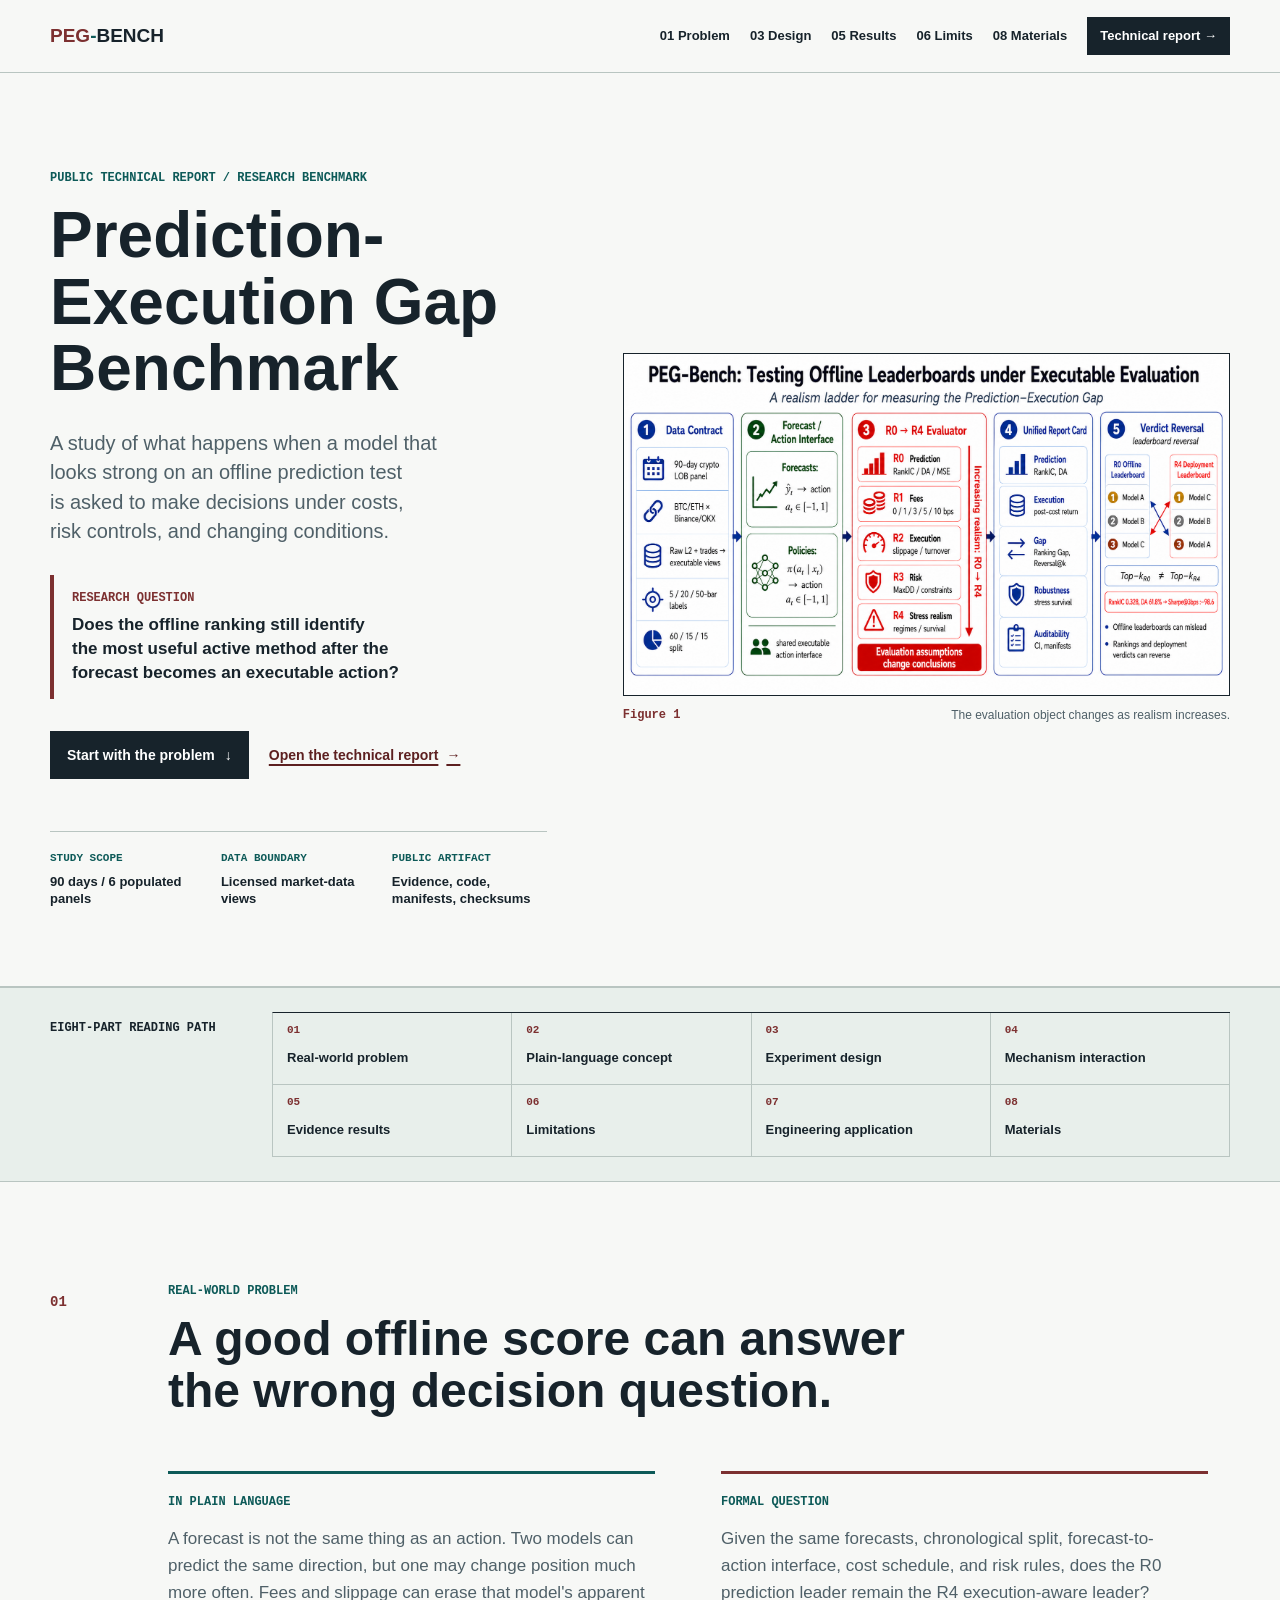
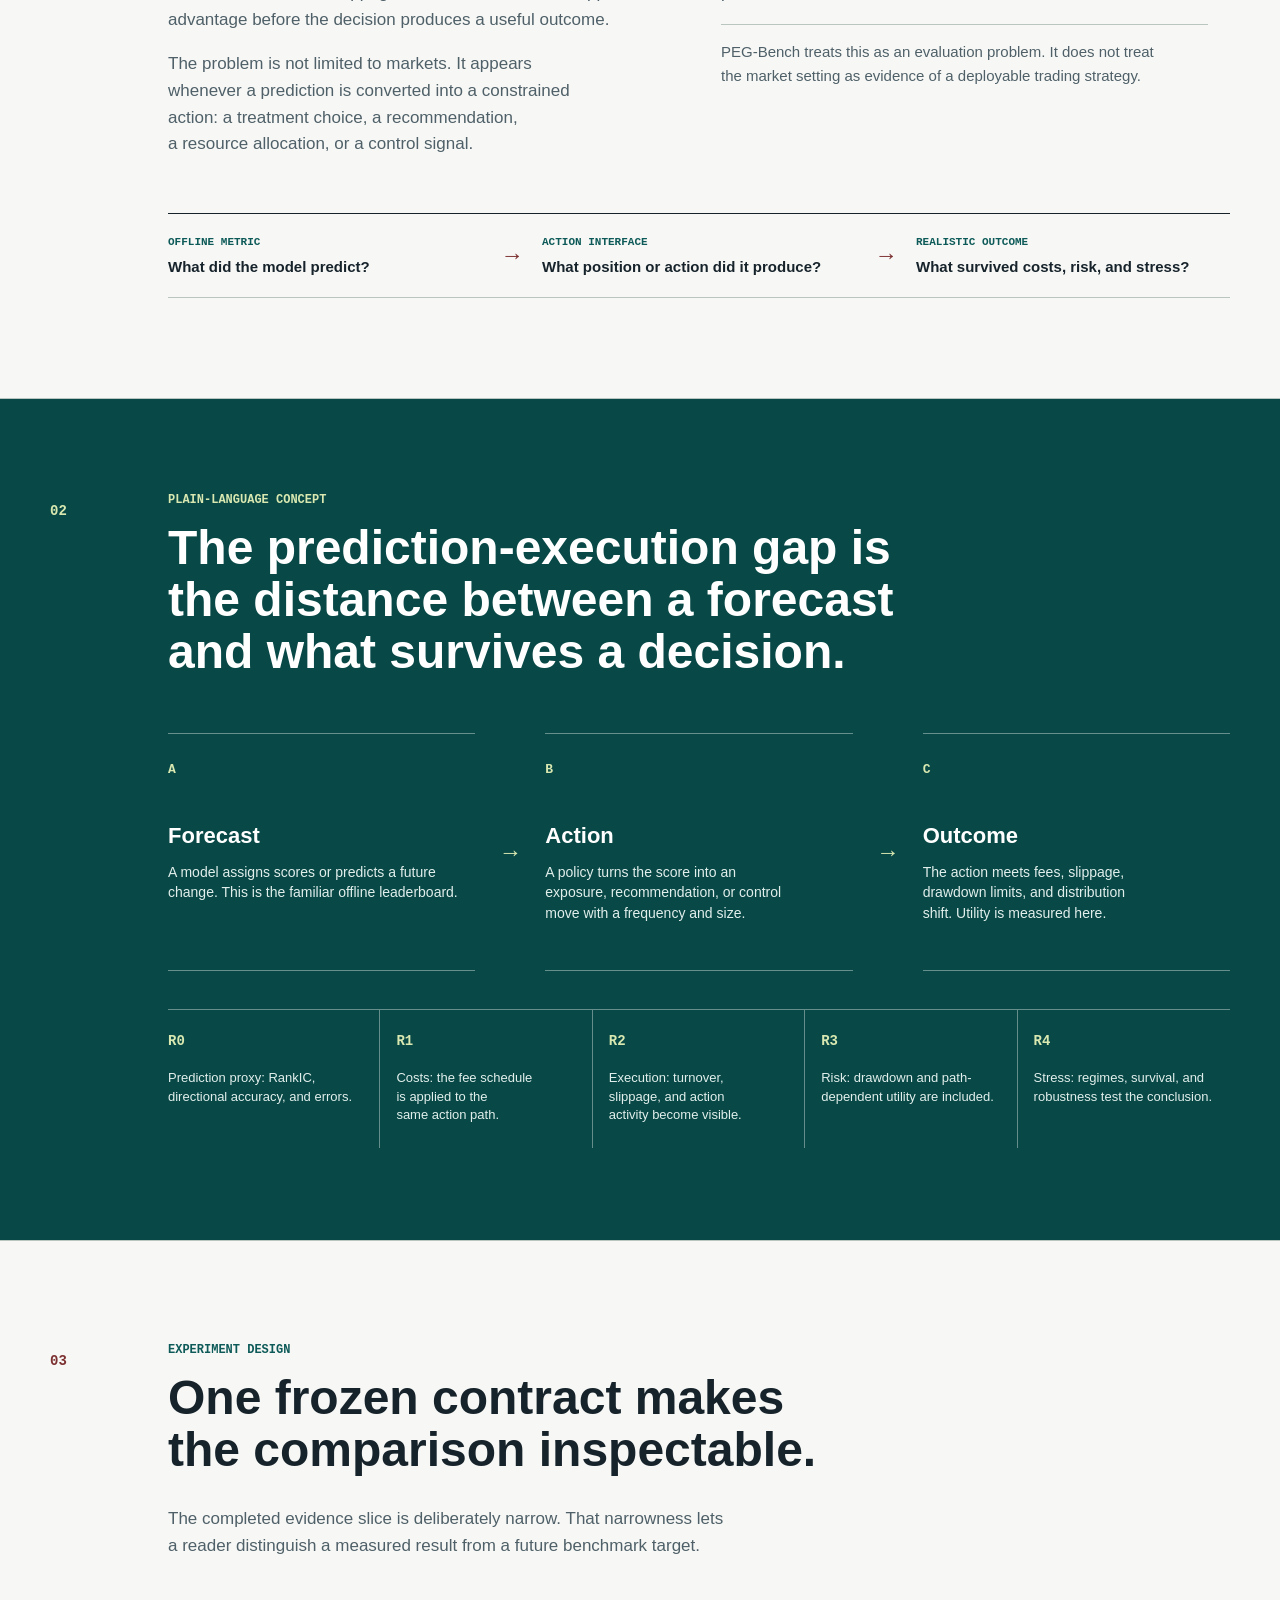
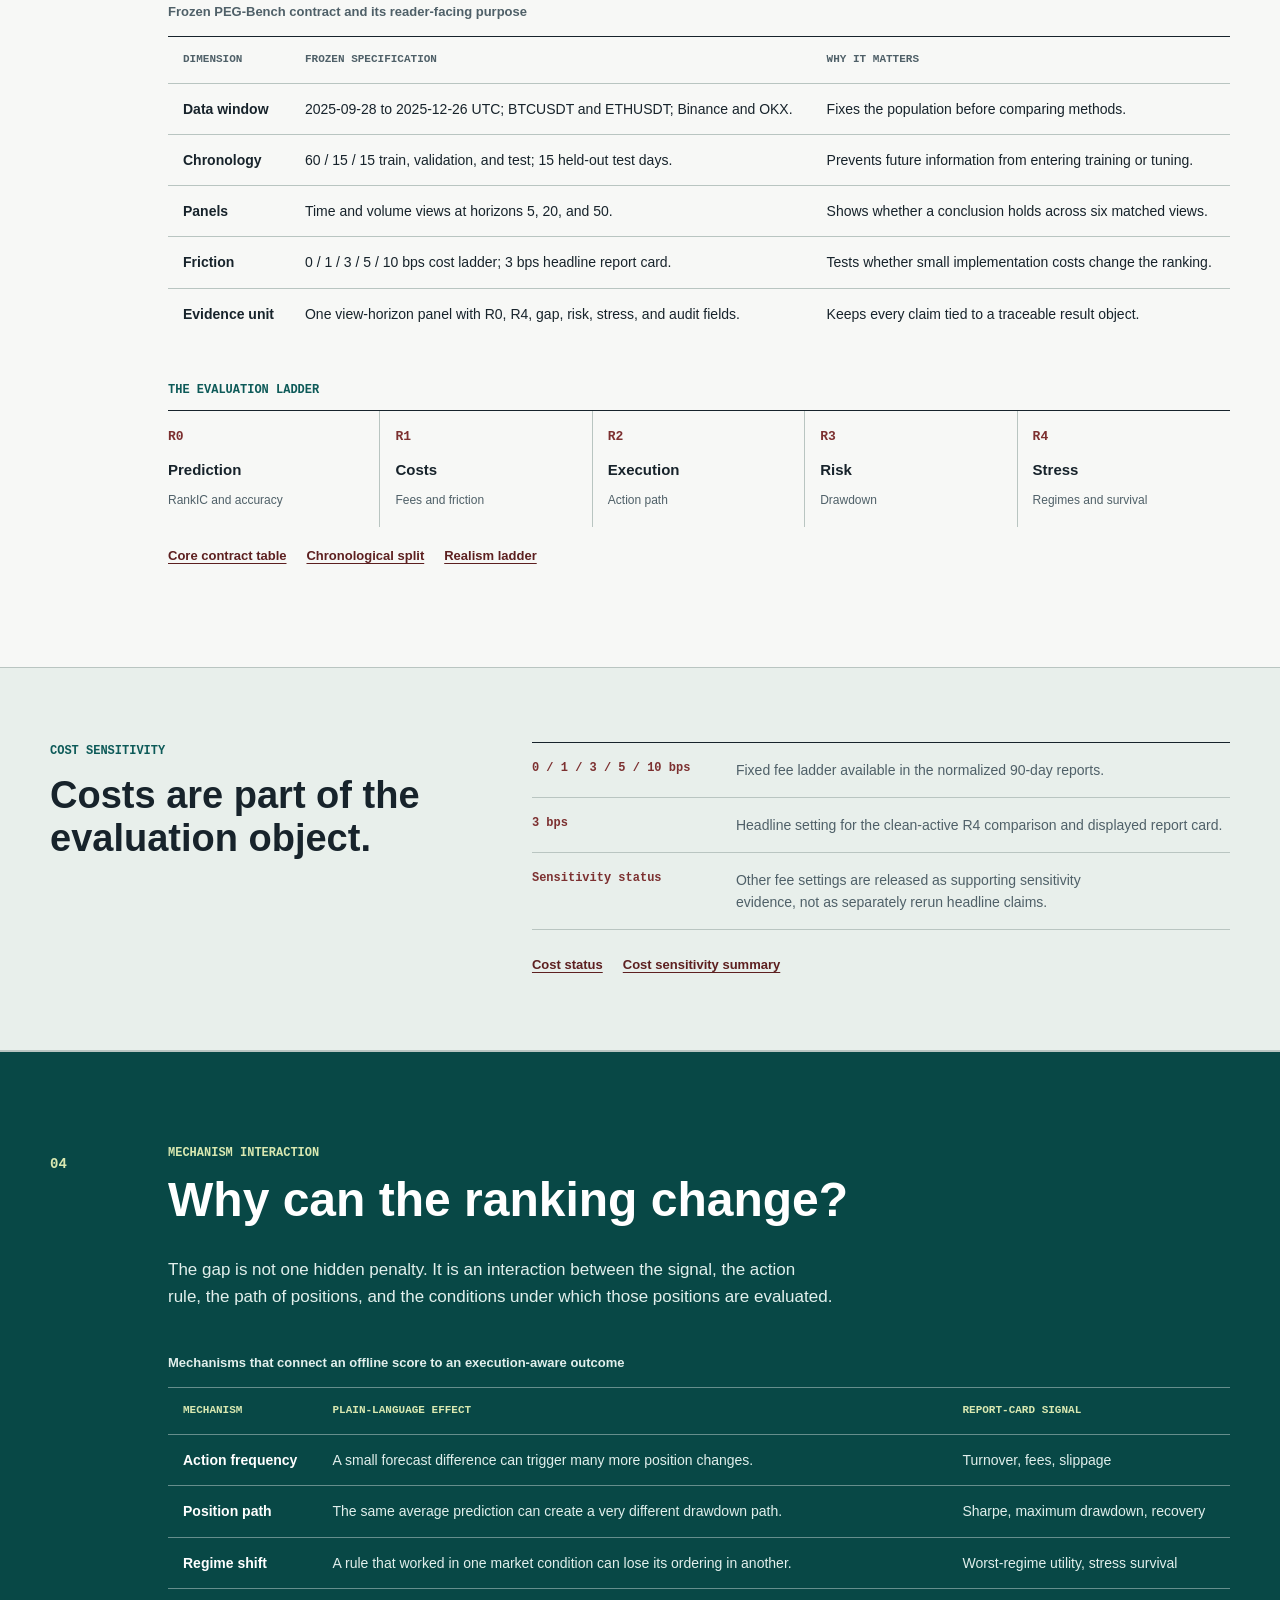
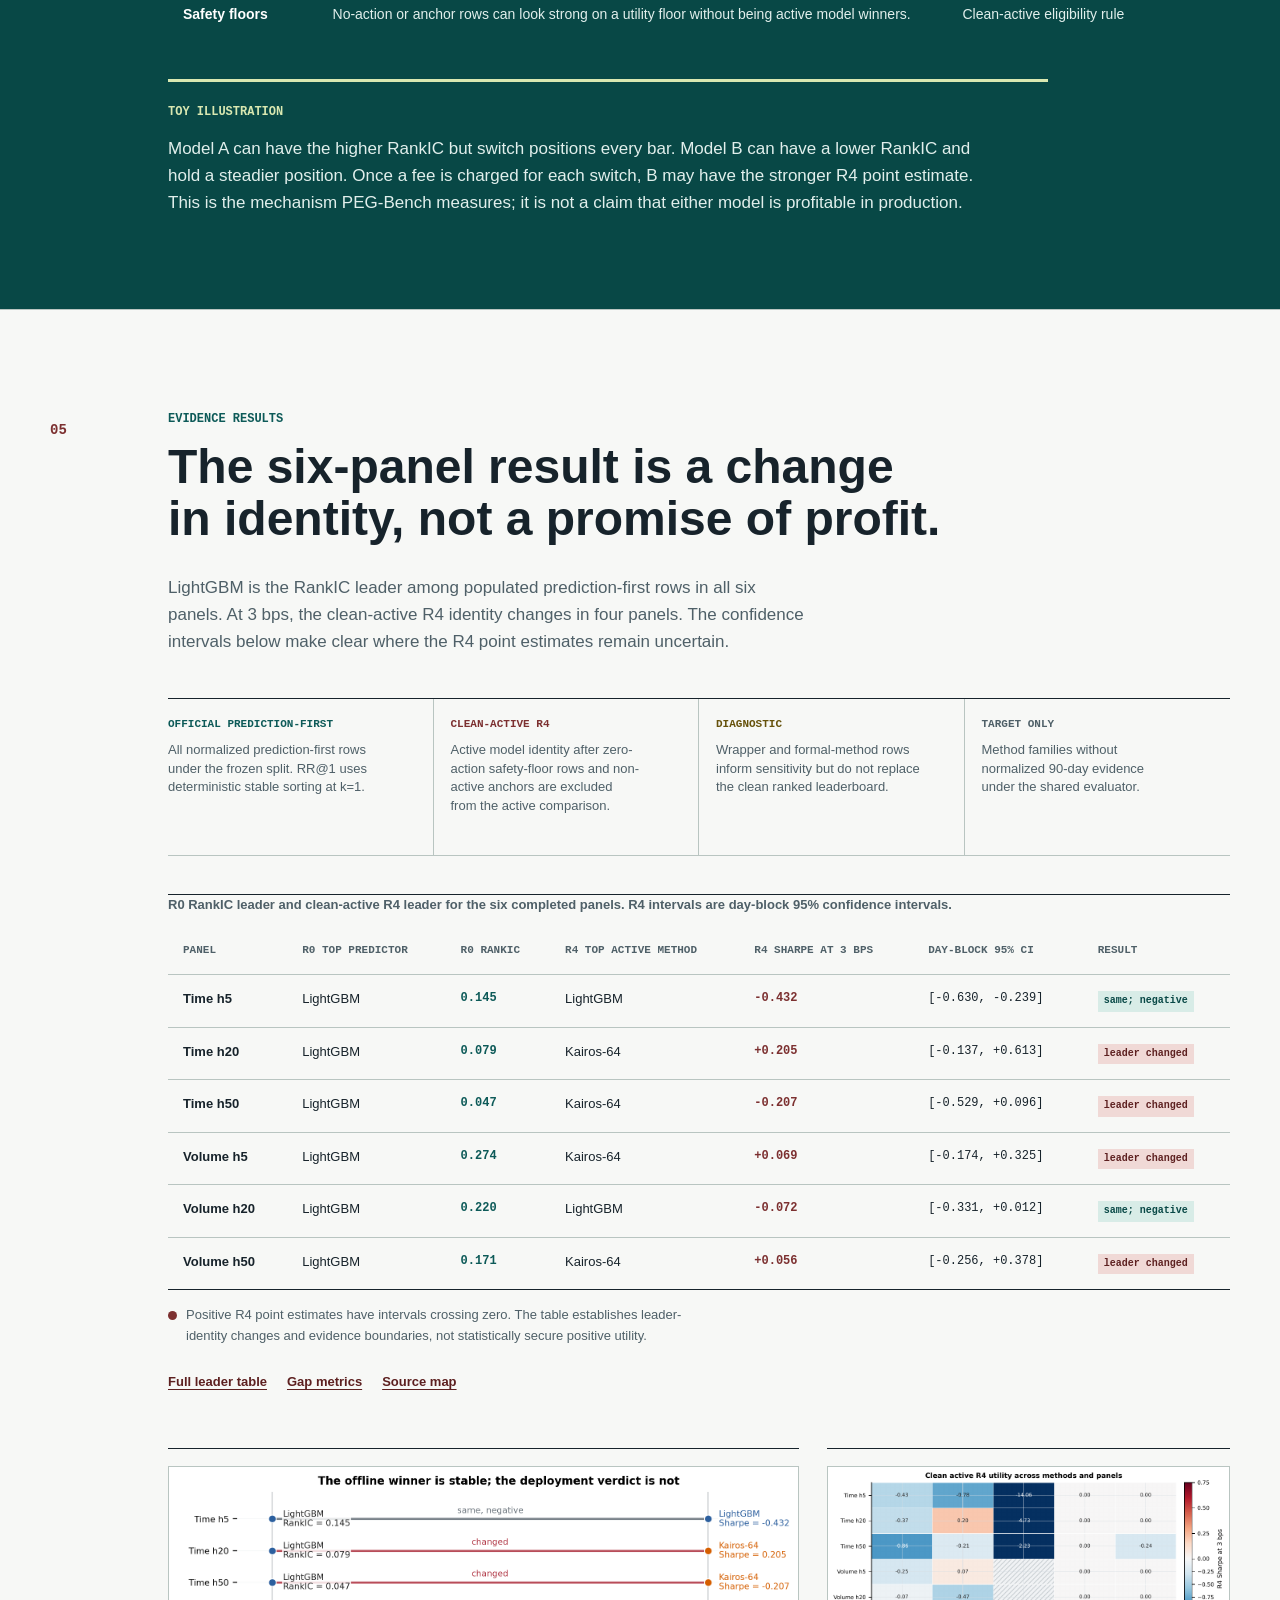
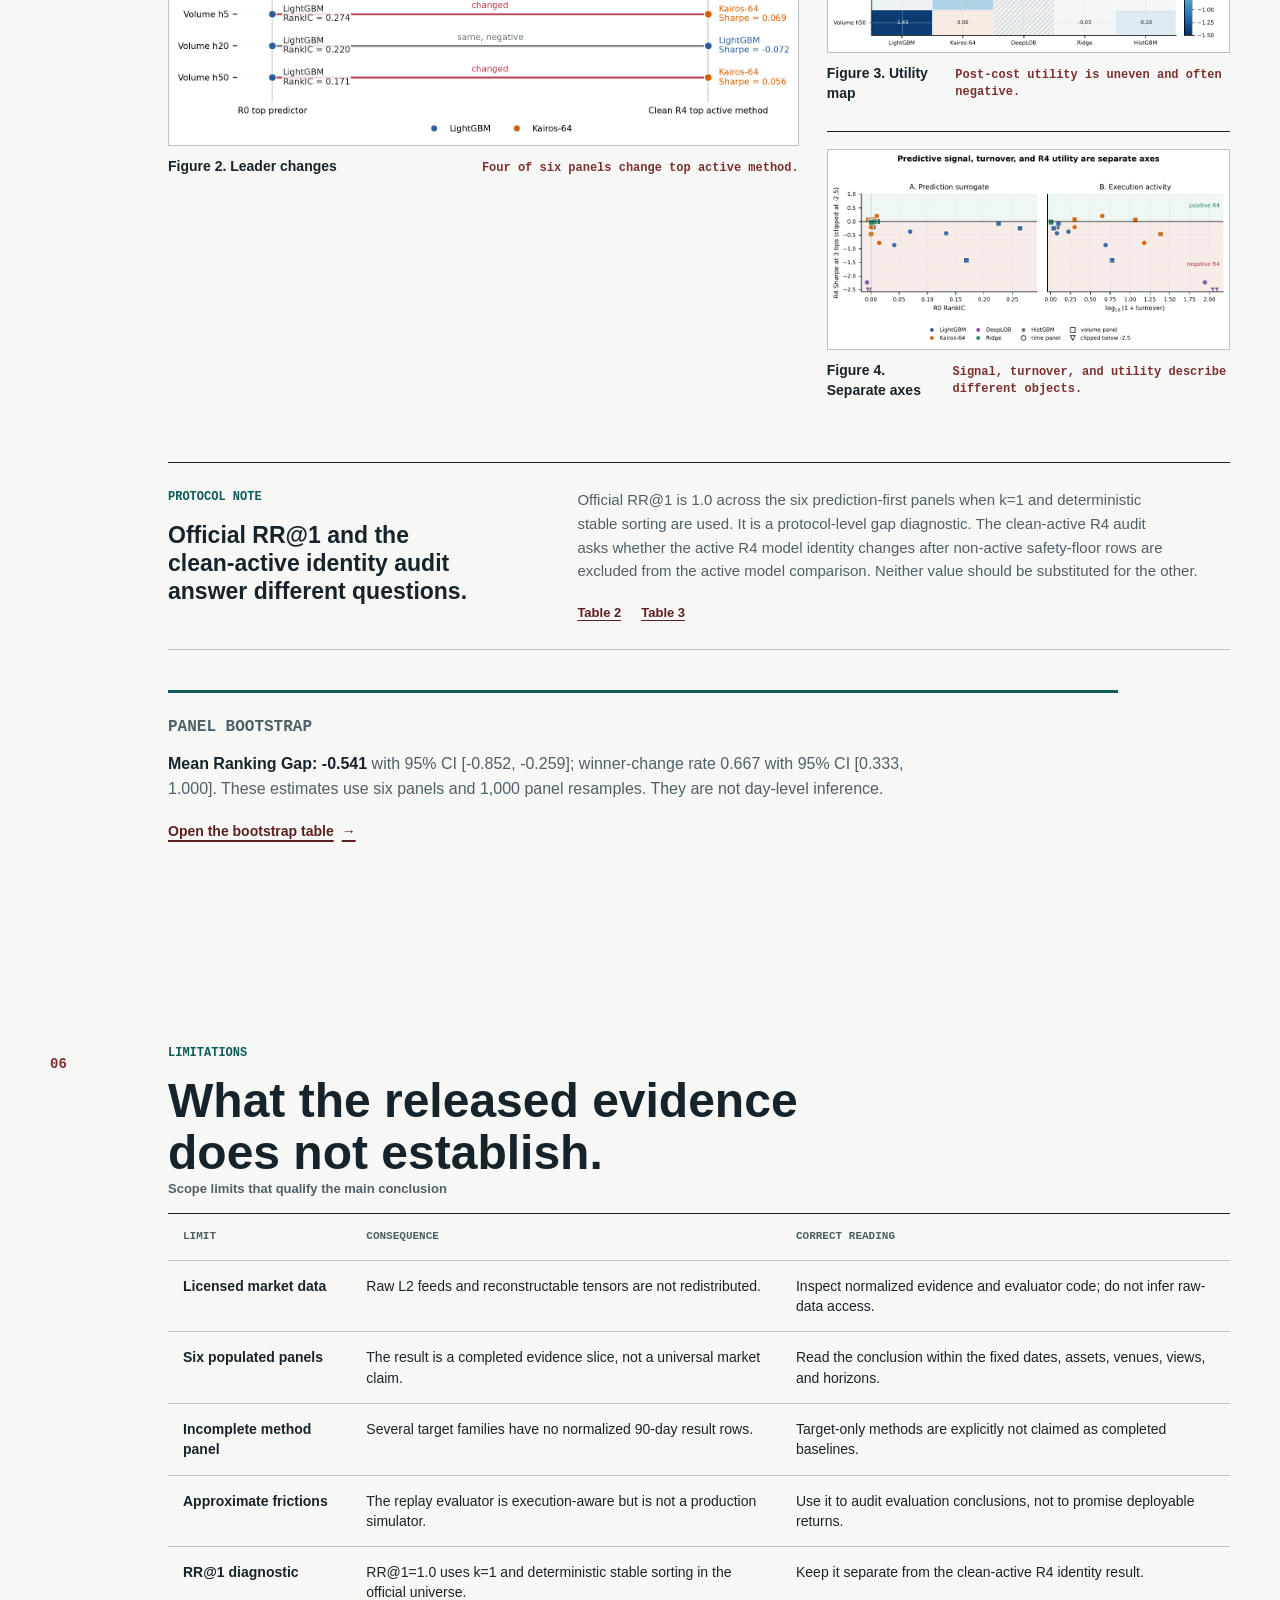
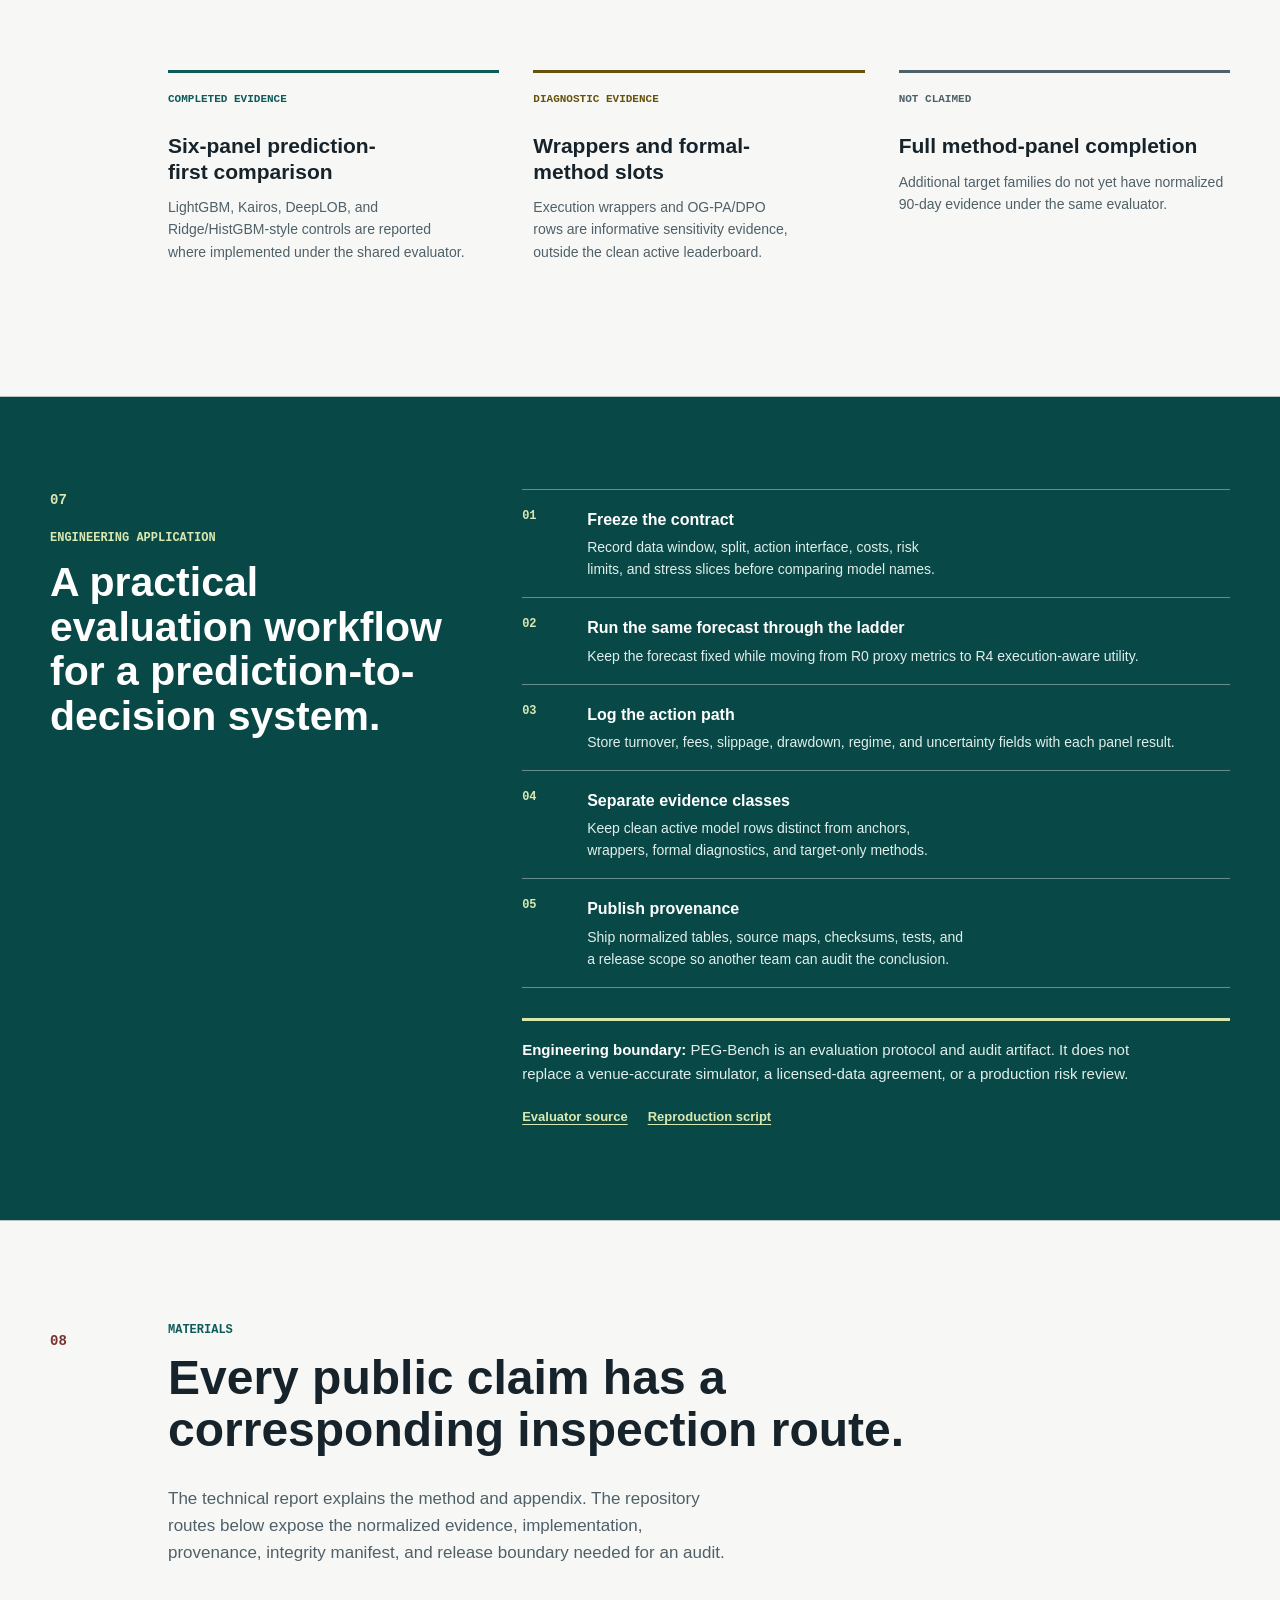
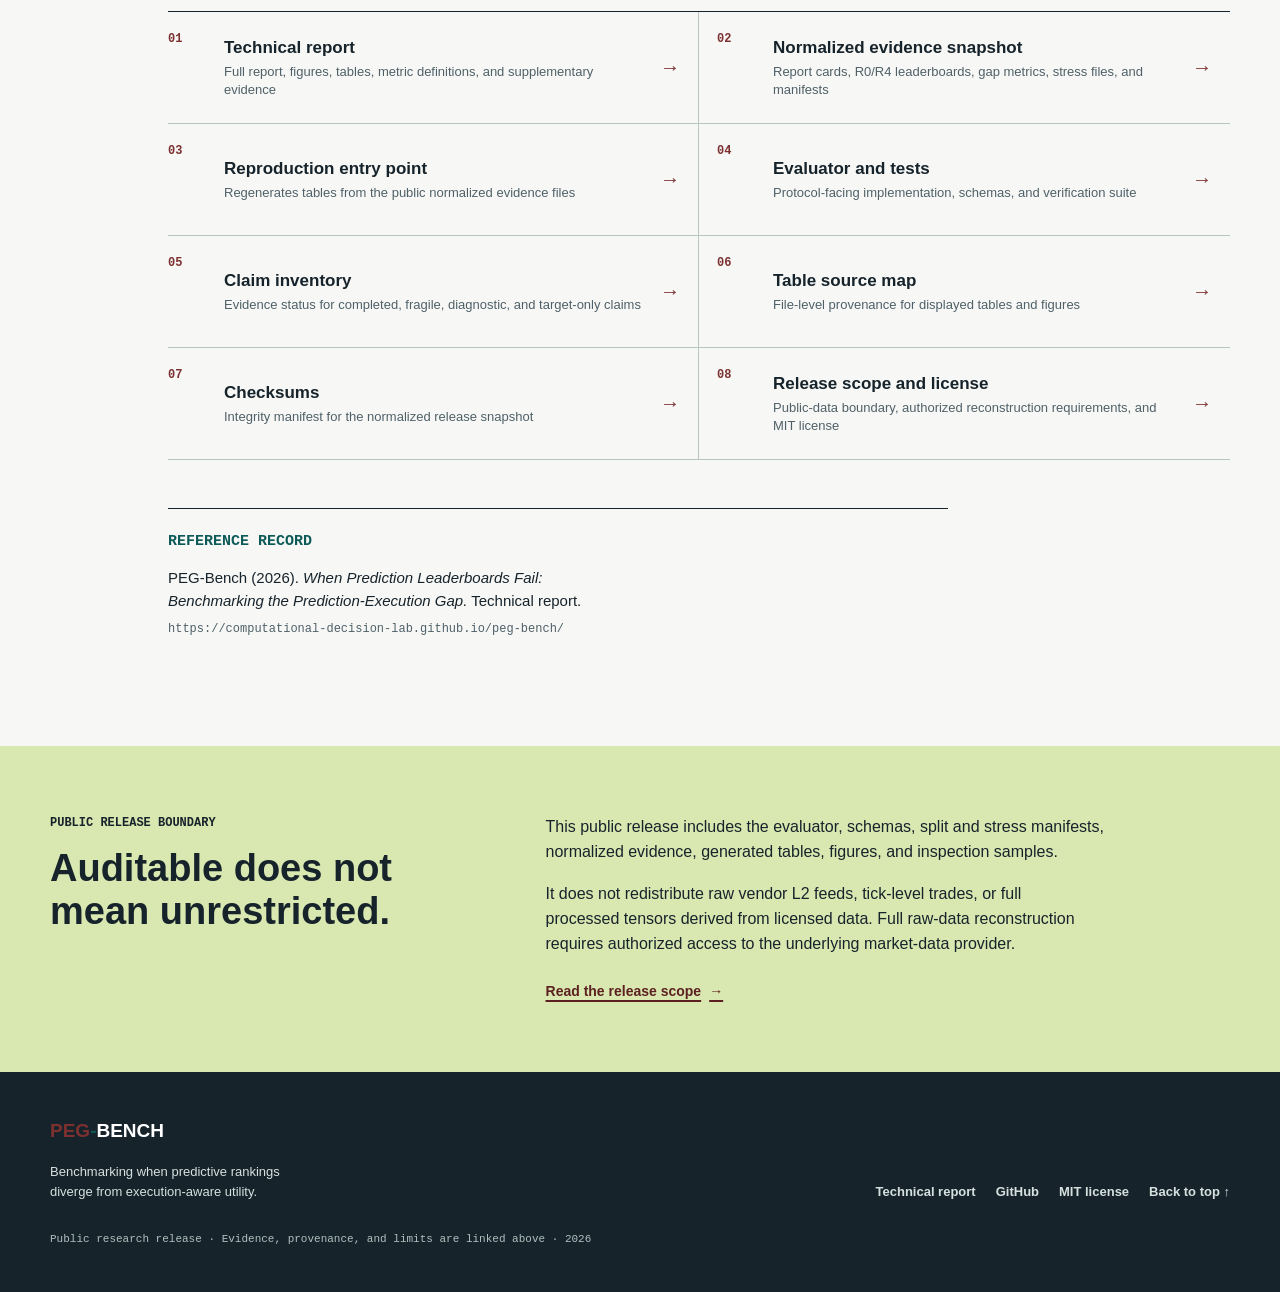
==== docs/index.html @ 11ee5f2b "chore: migrate public links to renamed GitHub org" ====
<!doctype html>
<html lang="en">
<head>
  <meta charset="utf-8">
  <meta name="viewport" content="width=device-width, initial-scale=1">
  <title>PEG-Bench | Prediction-Execution Gap Benchmark</title>
  <meta name="description" content="PEG-Bench is an execution-aware benchmark protocol for testing when offline prediction rankings stop supporting utility conclusions.">
  <link rel="canonical" href="https://computational-decision-lab.github.io/peg-bench/">
  <meta name="theme-color" content="#f7f8f6">
  <meta property="og:type" content="article">
  <meta property="og:site_name" content="PEG-Bench">
  <meta property="og:title" content="PEG-Bench | Prediction-Execution Gap Benchmark">
  <meta property="og:description" content="A plain-language research portal for an execution-aware benchmark of prediction-to-decision systems.">
  <meta property="og:url" content="https://computational-decision-lab.github.io/peg-bench/">
  <meta property="og:image" content="https://computational-decision-lab.github.io/peg-bench/assets/peg-bench-thesis-overview.png">
  <meta property="og:image:alt" content="PEG-Bench evaluation ladder from a data contract to an execution-aware verdict">
  <meta name="twitter:card" content="summary_large_image">
  <meta name="twitter:title" content="PEG-Bench | Prediction-Execution Gap Benchmark">
  <meta name="twitter:description" content="A plain-language research portal for an execution-aware benchmark of prediction-to-decision systems.">
  <meta name="twitter:image" content="https://computational-decision-lab.github.io/peg-bench/assets/peg-bench-thesis-overview.png">
  <link rel="icon" href="data:image/svg+xml,%3Csvg xmlns='http://www.w3.org/2000/svg' viewBox='0 0 64 64'%3E%3Crect width='64' height='64' fill='%231b252d'/%3E%3Cpath d='M13 17h38M13 32h38M13 47h38' stroke='%23b4574e' stroke-width='6'/%3E%3C/svg%3E">
  <link rel="stylesheet" href="./styles.css">
  <script type="application/ld+json">
  {
    "@context": "https://schema.org",
    "@type": "ScholarlyArticle",
    "name": "When Prediction Leaderboards Fail: Benchmarking the Prediction-Execution Gap",
    "url": "https://computational-decision-lab.github.io/peg-bench/",
    "dateModified": "2026-08-02",
    "isAccessibleForFree": true,
    "abstract": "PEG-Bench is a licensed-data benchmark protocol and auditable evaluation artifact for measuring when offline prediction rankings cease to support execution-aware utility conclusions.",
    "keywords": ["benchmark", "sequential decision making", "execution-aware evaluation", "limit order book"],
    "encoding": {
      "@type": "MediaObject",
      "contentUrl": "https://computational-decision-lab.github.io/peg-bench/assets/peg-bench-technical-report.pdf",
      "encodingFormat": "application/pdf"
    }
  }
  </script>
</head>
<body>
  <a class="skip-link" href="#main">Skip to content</a>
  <header class="site-header">
    <nav class="nav shell" aria-label="Primary navigation">
      <a class="wordmark" href="#top" aria-label="PEG-Bench overview"><span>PEG</span><i>-</i>BENCH</a>
      <div class="nav-links">
        <a href="#problem">01 Problem</a>
        <a href="#design">03 Design</a>
        <a href="#results">05 Results</a>
        <a href="#limits">06 Limits</a>
        <a href="#materials">08 Materials</a>
        <a class="nav-button" href="./assets/peg-bench-technical-report.pdf">Technical report <span aria-hidden="true">&rarr;</span></a>
      </div>
    </nav>
  </header>

  <main id="main">
    <section id="top" class="hero band">
      <div class="shell hero-grid">
        <div class="hero-copy">
          <p class="kicker">Public technical report / research benchmark</p>
          <h1>Prediction-Execution Gap Benchmark</h1>
          <p class="hero-lede">A study of what happens when a model that looks strong on an offline prediction test is asked to make decisions under costs, risk controls, and changing conditions.</p>
          <div class="hero-question">
            <span>Research question</span>
            <p>Does the offline ranking still identify the most useful active method after the forecast becomes an executable action?</p>
          </div>
          <div class="hero-actions">
            <a class="button button-dark" href="#problem">Start with the problem <span aria-hidden="true">&darr;</span></a>
            <a class="text-link" href="./assets/peg-bench-technical-report.pdf">Open the technical report <span aria-hidden="true">&rarr;</span></a>
          </div>
          <dl class="hero-meta" aria-label="Study metadata">
            <div><dt>Study scope</dt><dd>90 days / 6 populated panels</dd></div>
            <div><dt>Data boundary</dt><dd>Licensed market-data views</dd></div>
            <div><dt>Public artifact</dt><dd>Evidence, code, manifests, checksums</dd></div>
          </dl>
        </div>
        <figure class="hero-figure">
          <img src="./assets/peg-bench-thesis-overview.png" width="1600" height="900" alt="PEG-Bench diagram showing a data contract, forecast-to-action interface, R0 to R4 evaluator, report card, and verdict reversal">
          <figcaption><span>Figure 1</span> The evaluation object changes as realism increases.</figcaption>
        </figure>
      </div>
    </section>

    <section class="reader-map band" aria-label="Eight-part reading path">
      <div class="shell reader-map-grid">
        <p class="kicker">Eight-part reading path</p>
        <ol>
          <li><a href="#problem"><span>01</span>Real-world problem</a></li>
          <li><a href="#concept"><span>02</span>Plain-language concept</a></li>
          <li><a href="#design"><span>03</span>Experiment design</a></li>
          <li><a href="#mechanism"><span>04</span>Mechanism interaction</a></li>
          <li><a href="#results"><span>05</span>Evidence results</a></li>
          <li><a href="#limits"><span>06</span>Limitations</a></li>
          <li><a href="#engineering"><span>07</span>Engineering application</a></li>
          <li><a href="#materials"><span>08</span>Materials</a></li>
        </ol>
      </div>
    </section>

    <section id="problem" class="section shell numbered-section">
      <span id="thesis" class="anchor-alias" aria-hidden="true"></span>
      <div class="numbered-heading"><span>01</span><div><p class="kicker">Real-world problem</p><h2>A good offline score can answer the wrong decision question.</h2></div></div>
      <div class="problem-grid">
        <div class="plain-reading">
          <p class="plain-label">In plain language</p>
          <p>A forecast is not the same thing as an action. Two models can predict the same direction, but one may change position much more often. Fees and slippage can erase that model's apparent advantage before the decision produces a useful outcome.</p>
          <p>The problem is not limited to markets. It appears whenever a prediction is converted into a constrained action: a treatment choice, a recommendation, a resource allocation, or a control signal.</p>
        </div>
        <div class="formal-reading">
          <p class="plain-label">Formal question</p>
          <p>Given the same forecasts, chronological split, forecast-to-action interface, cost schedule, and risk rules, does the R0 prediction leader remain the R4 execution-aware leader?</p>
          <p class="reading-note">PEG-Bench treats this as an evaluation problem. It does not treat the market setting as evidence of a deployable trading strategy.</p>
        </div>
      </div>
      <div class="problem-flow" aria-label="The decision chain">
        <div><span>Offline metric</span><strong>What did the model predict?</strong></div><span class="flow-arrow" aria-hidden="true">&rarr;</span>
        <div><span>Action interface</span><strong>What position or action did it produce?</strong></div><span class="flow-arrow" aria-hidden="true">&rarr;</span>
        <div><span>Realistic outcome</span><strong>What survived costs, risk, and stress?</strong></div>
      </div>
    </section>

    <section id="concept" class="concept-band band" aria-labelledby="concept-title">
      <div class="shell">
        <div class="numbered-heading numbered-heading-light"><span>02</span><div><p class="kicker">Plain-language concept</p><h2 id="concept-title">The prediction-execution gap is the distance between a forecast and what survives a decision.</h2></div></div>
        <div class="concept-flow">
          <article><span class="concept-index">A</span><h3>Forecast</h3><p>A model assigns scores or predicts a future change. This is the familiar offline leaderboard.</p></article>
          <span class="flow-arrow" aria-hidden="true">&rarr;</span>
          <article><span class="concept-index">B</span><h3>Action</h3><p>A policy turns the score into an exposure, recommendation, or control move with a frequency and size.</p></article>
          <span class="flow-arrow" aria-hidden="true">&rarr;</span>
          <article><span class="concept-index">C</span><h3>Outcome</h3><p>The action meets fees, slippage, drawdown limits, and distribution shift. Utility is measured here.</p></article>
        </div>
        <div class="glossary-grid">
          <div><span>R0</span><p>Prediction proxy: RankIC, directional accuracy, and errors.</p></div>
          <div><span>R1</span><p>Costs: the fee schedule is applied to the same action path.</p></div>
          <div><span>R2</span><p>Execution: turnover, slippage, and action activity become visible.</p></div>
          <div><span>R3</span><p>Risk: drawdown and path-dependent utility are included.</p></div>
          <div><span>R4</span><p>Stress: regimes, survival, and robustness test the conclusion.</p></div>
        </div>
      </div>
    </section>

    <section id="design" class="section shell numbered-section">
      <div class="numbered-heading"><span>03</span><div><p class="kicker">Experiment design</p><h2>One frozen contract makes the comparison inspectable.</h2></div></div>
      <p class="section-intro design-intro">The completed evidence slice is deliberately narrow. That narrowness lets a reader distinguish a measured result from a future benchmark target.</p>
      <div class="design-table-wrap" tabindex="0" aria-label="Scrollable experiment design table">
        <table class="design-table">
          <caption>Frozen PEG-Bench contract and its reader-facing purpose</caption>
          <thead><tr><th scope="col">Dimension</th><th scope="col">Frozen specification</th><th scope="col">Why it matters</th></tr></thead>
          <tbody>
            <tr><th scope="row">Data window</th><td>2025-09-28 to 2025-12-26 UTC; BTCUSDT and ETHUSDT; Binance and OKX.</td><td>Fixes the population before comparing methods.</td></tr>
            <tr><th scope="row">Chronology</th><td>60 / 15 / 15 train, validation, and test; 15 held-out test days.</td><td>Prevents future information from entering training or tuning.</td></tr>
            <tr><th scope="row">Panels</th><td>Time and volume views at horizons 5, 20, and 50.</td><td>Shows whether a conclusion holds across six matched views.</td></tr>
            <tr><th scope="row">Friction</th><td>0 / 1 / 3 / 5 / 10 bps cost ladder; 3 bps headline report card.</td><td>Tests whether small implementation costs change the ranking.</td></tr>
            <tr><th scope="row">Evidence unit</th><td>One view-horizon panel with R0, R4, gap, risk, stress, and audit fields.</td><td>Keeps every claim tied to a traceable result object.</td></tr>
          </tbody>
        </table>
      </div>
      <div class="ladder-inline">
        <p class="plain-label">The evaluation ladder</p>
        <ol>
          <li><span>R0</span><strong>Prediction</strong><small>RankIC and accuracy</small></li>
          <li><span>R1</span><strong>Costs</strong><small>Fees and friction</small></li>
          <li><span>R2</span><strong>Execution</strong><small>Action path</small></li>
          <li><span>R3</span><strong>Risk</strong><small>Drawdown</small></li>
          <li><span>R4</span><strong>Stress</strong><small>Regimes and survival</small></li>
        </ol>
      </div>
      <p class="inline-links"><a href="https://github.com/computational-decision-lab/peg-bench/blob/main/paper_tables/generated_20260503/table_01_core_contract.md" target="_blank" rel="noreferrer">Core contract table</a><a href="https://github.com/computational-decision-lab/peg-bench/blob/main/paper_tables/generated_20260503/table_09_split.md" target="_blank" rel="noreferrer">Chronological split</a><a href="https://github.com/computational-decision-lab/peg-bench/blob/main/paper_tables/generated_20260503/table_10_realism_ladder.md" target="_blank" rel="noreferrer">Realism ladder</a></p>
    </section>

    <section class="cost-band band" aria-labelledby="cost-title">
      <div class="shell cost-grid">
        <div>
          <p class="kicker">Cost sensitivity</p>
          <h2 id="cost-title">Costs are part of the evaluation object.</h2>
        </div>
        <div class="cost-list">
          <div><span>0 / 1 / 3 / 5 / 10 bps</span><p>Fixed fee ladder available in the normalized 90-day reports.</p></div>
          <div><span>3 bps</span><p>Headline setting for the clean-active R4 comparison and displayed report card.</p></div>
          <div><span>Sensitivity status</span><p>Other fee settings are released as supporting sensitivity evidence, not as separately rerun headline claims.</p></div>
        </div>
        <p class="inline-links"><a href="https://github.com/computational-decision-lab/peg-bench/blob/main/paper_tables/generated_20260503/table_11_cost_status.md" target="_blank" rel="noreferrer">Cost status</a><a href="https://github.com/computational-decision-lab/peg-bench/blob/main/paper_tables/generated_20260503/cost_sensitivity_summary_90d.md" target="_blank" rel="noreferrer">Cost sensitivity summary</a></p>
      </div>
    </section>

    <section id="mechanism" class="mechanism-band band" aria-labelledby="mechanism-title">
      <div class="shell">
        <div class="numbered-heading numbered-heading-light"><span>04</span><div><p class="kicker">Mechanism interaction</p><h2 id="mechanism-title">Why can the ranking change?</h2></div></div>
        <p class="mechanism-lede">The gap is not one hidden penalty. It is an interaction between the signal, the action rule, the path of positions, and the conditions under which those positions are evaluated.</p>
        <div class="mechanism-table-wrap" tabindex="0" aria-label="Scrollable mechanism interaction table">
          <table class="mechanism-table">
            <caption>Mechanisms that connect an offline score to an execution-aware outcome</caption>
            <thead><tr><th scope="col">Mechanism</th><th scope="col">Plain-language effect</th><th scope="col">Report-card signal</th></tr></thead>
            <tbody>
              <tr><th scope="row">Action frequency</th><td>A small forecast difference can trigger many more position changes.</td><td>Turnover, fees, slippage</td></tr>
              <tr><th scope="row">Position path</th><td>The same average prediction can create a very different drawdown path.</td><td>Sharpe, maximum drawdown, recovery</td></tr>
              <tr><th scope="row">Regime shift</th><td>A rule that worked in one market condition can lose its ordering in another.</td><td>Worst-regime utility, stress survival</td></tr>
              <tr><th scope="row">Safety floors</th><td>No-action or anchor rows can look strong on a utility floor without being active model winners.</td><td>Clean-active eligibility rule</td></tr>
            </tbody>
          </table>
        </div>
        <div class="mechanism-example">
          <p class="quote-label">Toy illustration</p>
          <p>Model A can have the higher RankIC but switch positions every bar. Model B can have a lower RankIC and hold a steadier position. Once a fee is charged for each switch, B may have the stronger R4 point estimate. This is the mechanism PEG-Bench measures; it is not a claim that either model is profitable in production.</p>
        </div>
      </div>
    </section>

    <section id="results" class="section shell numbered-section">
      <span id="evidence" class="anchor-alias" aria-hidden="true"></span>
      <div class="numbered-heading"><span>05</span><div><p class="kicker">Evidence results</p><h2>The six-panel result is a change in identity, not a promise of profit.</h2></div></div>
      <p class="section-intro">LightGBM is the RankIC leader among populated prediction-first rows in all six panels. At 3 bps, the clean-active R4 identity changes in four panels. The confidence intervals below make clear where the R4 point estimates remain uncertain.</p>
      <div class="evidence-legend" aria-label="Evidence eligibility definitions">
        <article><p class="evidence-label official">Official prediction-first</p><p>All normalized prediction-first rows under the frozen split. RR@1 uses deterministic stable sorting at k=1.</p></article>
        <article><p class="evidence-label active">Clean-active R4</p><p>Active model identity after zero-action safety-floor rows and non-active anchors are excluded from the active comparison.</p></article>
        <article><p class="evidence-label diagnostic">Diagnostic</p><p>Wrapper and formal-method rows inform sensitivity but do not replace the clean ranked leaderboard.</p></article>
        <article><p class="evidence-label target">Target only</p><p>Method families without normalized 90-day evidence under the shared evaluator.</p></article>
      </div>
      <div class="result-table-wrap" tabindex="0" aria-label="Scrollable six-panel evidence result table">
        <table class="result-table">
          <caption>R0 RankIC leader and clean-active R4 leader for the six completed panels. R4 intervals are day-block 95% confidence intervals.</caption>
          <thead><tr><th scope="col">Panel</th><th scope="col">R0 top predictor</th><th scope="col">R0 RankIC</th><th scope="col">R4 top active method</th><th scope="col">R4 Sharpe at 3 bps</th><th scope="col">Day-block 95% CI</th><th scope="col">Result</th></tr></thead>
          <tbody>
            <tr><th scope="row">Time h5</th><td>LightGBM</td><td class="num prediction-value">0.145</td><td>LightGBM</td><td class="num execution-value">-0.432</td><td class="num">[-0.630, -0.239]</td><td><span class="status same">same; negative</span></td></tr>
            <tr><th scope="row">Time h20</th><td>LightGBM</td><td class="num prediction-value">0.079</td><td>Kairos-64</td><td class="num execution-value">+0.205</td><td class="num">[-0.137, +0.613]</td><td><span class="status changed">leader changed</span></td></tr>
            <tr><th scope="row">Time h50</th><td>LightGBM</td><td class="num prediction-value">0.047</td><td>Kairos-64</td><td class="num execution-value">-0.207</td><td class="num">[-0.529, +0.096]</td><td><span class="status changed">leader changed</span></td></tr>
            <tr><th scope="row">Volume h5</th><td>LightGBM</td><td class="num prediction-value">0.274</td><td>Kairos-64</td><td class="num execution-value">+0.069</td><td class="num">[-0.174, +0.325]</td><td><span class="status changed">leader changed</span></td></tr>
            <tr><th scope="row">Volume h20</th><td>LightGBM</td><td class="num prediction-value">0.220</td><td>LightGBM</td><td class="num execution-value">-0.072</td><td class="num">[-0.331, +0.012]</td><td><span class="status same">same; negative</span></td></tr>
            <tr><th scope="row">Volume h50</th><td>LightGBM</td><td class="num prediction-value">0.171</td><td>Kairos-64</td><td class="num execution-value">+0.056</td><td class="num">[-0.256, +0.378]</td><td><span class="status changed">leader changed</span></td></tr>
          </tbody>
        </table>
      </div>
      <p class="table-note"><span class="note-dot" aria-hidden="true"></span> Positive R4 point estimates have intervals crossing zero. The table establishes leader-identity changes and evidence boundaries, not statistically secure positive utility.</p>
      <div class="results-links inline-links"><a href="https://github.com/computational-decision-lab/peg-bench/blob/main/paper_tables/generated_20260503/table_02_r0_r4_leaders.md" target="_blank" rel="noreferrer">Full leader table</a><a href="https://github.com/computational-decision-lab/peg-bench/blob/main/paper_tables/generated_20260503/table_03_gap_metrics.md" target="_blank" rel="noreferrer">Gap metrics</a><a href="https://github.com/computational-decision-lab/peg-bench/blob/main/artifact_snapshot/release/table_source_map.csv" target="_blank" rel="noreferrer">Source map</a></div>
      <div class="figure-grid">
        <figure class="figure-card"><img src="./assets/winner-shift.png" width="1600" height="700" loading="lazy" alt="Slopegraph showing LightGBM as the R0 top predictor and four Kairos-64 leader changes at clean-active R4"><figcaption><strong>Figure 2. Leader changes</strong><span>Four of six panels change top active method.</span></figcaption></figure>
        <figure class="figure-card"><img src="./assets/r4-sharpe-heatmap.png" width="1038" height="600" loading="lazy" alt="Heatmap of clean-active R4 Sharpe across methods and time or volume panels"><figcaption><strong>Figure 3. Utility map</strong><span>Post-cost utility is uneven and often negative.</span></figcaption></figure>
        <figure class="figure-card"><img src="./assets/rankic-vs-r4-sharpe.png" width="1038" height="600" loading="lazy" alt="Scatter plots separating R0 RankIC, execution activity, and R4 Sharpe"><figcaption><strong>Figure 4. Separate axes</strong><span>Signal, turnover, and utility describe different objects.</span></figcaption></figure>
      </div>
      <div class="protocol-caveat">
        <div><p class="quote-label">Protocol note</p><h3>Official RR@1 and the clean-active identity audit answer different questions.</h3></div>
        <div><p>Official RR@1 is 1.0 across the six prediction-first panels when k=1 and deterministic stable sorting are used. It is a protocol-level gap diagnostic. The clean-active R4 audit asks whether the active R4 model identity changes after non-active safety-floor rows are excluded from the active model comparison. Neither value should be substituted for the other.</p><p class="inline-links"><a href="https://github.com/computational-decision-lab/peg-bench/blob/main/paper_tables/generated_20260503/table_02_r0_r4_leaders.md" target="_blank" rel="noreferrer">Table 2</a><a href="https://github.com/computational-decision-lab/peg-bench/blob/main/paper_tables/generated_20260503/table_03_gap_metrics.md" target="_blank" rel="noreferrer">Table 3</a></p></div>
      </div>
      <div class="results-uncertainty">
        <p class="quote-label">Panel bootstrap</p>
        <p><strong>Mean Ranking Gap: -0.541</strong> with 95% CI [-0.852, -0.259]; winner-change rate 0.667 with 95% CI [0.333, 1.000]. These estimates use six panels and 1,000 panel resamples. They are not day-level inference.</p>
        <a class="text-link" href="https://github.com/computational-decision-lab/peg-bench/blob/main/paper_tables/generated_20260503/table_18_panel_bootstrap.md" target="_blank" rel="noreferrer">Open the bootstrap table <span aria-hidden="true">&rarr;</span></a>
      </div>
    </section>

    <section id="limits" class="section shell numbered-section">
      <div class="numbered-heading"><span>06</span><div><p class="kicker">Limitations</p><h2>What the released evidence does not establish.</h2></div></div>
      <div class="limits-table-wrap" tabindex="0" aria-label="Scrollable limitations table">
        <table class="limits-table">
          <caption>Scope limits that qualify the main conclusion</caption>
          <thead><tr><th scope="col">Limit</th><th scope="col">Consequence</th><th scope="col">Correct reading</th></tr></thead>
          <tbody>
            <tr><th scope="row">Licensed market data</th><td>Raw L2 feeds and reconstructable tensors are not redistributed.</td><td>Inspect normalized evidence and evaluator code; do not infer raw-data access.</td></tr>
            <tr><th scope="row">Six populated panels</th><td>The result is a completed evidence slice, not a universal market claim.</td><td>Read the conclusion within the fixed dates, assets, venues, views, and horizons.</td></tr>
            <tr><th scope="row">Incomplete method panel</th><td>Several target families have no normalized 90-day result rows.</td><td>Target-only methods are explicitly not claimed as completed baselines.</td></tr>
            <tr><th scope="row">Approximate frictions</th><td>The replay evaluator is execution-aware but is not a production simulator.</td><td>Use it to audit evaluation conclusions, not to promise deployable returns.</td></tr>
            <tr><th scope="row">RR@1 diagnostic</th><td>RR@1=1.0 uses k=1 and deterministic stable sorting in the official universe.</td><td>Keep it separate from the clean-active R4 identity result.</td></tr>
          </tbody>
        </table>
      </div>
      <div class="claim-status-grid">
        <article class="status-panel completed"><p class="status-label">Completed evidence</p><h3>Six-panel prediction-first comparison</h3><p>LightGBM, Kairos, DeepLOB, and Ridge/HistGBM-style controls are reported where implemented under the shared evaluator.</p></article>
        <article class="status-panel diagnostic"><p class="status-label">Diagnostic evidence</p><h3>Wrappers and formal-method slots</h3><p>Execution wrappers and OG-PA/DPO rows are informative sensitivity evidence, outside the clean active leaderboard.</p></article>
        <article class="status-panel pending"><p class="status-label">Not claimed</p><h3>Full method-panel completion</h3><p>Additional target families do not yet have normalized 90-day evidence under the same evaluator.</p></article>
      </div>
    </section>

    <section id="engineering" class="engineering-band band" aria-labelledby="engineering-title">
      <div class="shell engineering-grid">
        <div class="numbered-heading numbered-heading-light"><span>07</span><div><p class="kicker">Engineering application</p><h2 id="engineering-title">A practical evaluation workflow for a prediction-to-decision system.</h2></div></div>
        <div class="engineering-copy">
          <ol class="engineering-list">
            <li><span>01</span><div><strong>Freeze the contract</strong><p>Record data window, split, action interface, costs, risk limits, and stress slices before comparing model names.</p></div></li>
            <li><span>02</span><div><strong>Run the same forecast through the ladder</strong><p>Keep the forecast fixed while moving from R0 proxy metrics to R4 execution-aware utility.</p></div></li>
            <li><span>03</span><div><strong>Log the action path</strong><p>Store turnover, fees, slippage, drawdown, regime, and uncertainty fields with each panel result.</p></div></li>
            <li><span>04</span><div><strong>Separate evidence classes</strong><p>Keep clean active model rows distinct from anchors, wrappers, formal diagnostics, and target-only methods.</p></div></li>
            <li><span>05</span><div><strong>Publish provenance</strong><p>Ship normalized tables, source maps, checksums, tests, and a release scope so another team can audit the conclusion.</p></div></li>
          </ol>
          <p class="engineering-note"><strong>Engineering boundary:</strong> PEG-Bench is an evaluation protocol and audit artifact. It does not replace a venue-accurate simulator, a licensed-data agreement, or a production risk review.</p>
          <p class="inline-links"><a href="https://github.com/computational-decision-lab/peg-bench/tree/main/src" target="_blank" rel="noreferrer">Evaluator source</a><a href="https://github.com/computational-decision-lab/peg-bench/blob/main/artifact_snapshot/scripts/reproduce_tables.py" target="_blank" rel="noreferrer">Reproduction script</a></p>
        </div>
      </div>
    </section>

    <section id="materials" class="section shell numbered-section">
      <span id="artifact" class="anchor-alias" aria-hidden="true"></span>
      <div class="numbered-heading"><span>08</span><div><p class="kicker">Materials</p><h2>Every public claim has a corresponding inspection route.</h2></div></div>
      <p class="section-intro resource-intro">The technical report explains the method and appendix. The repository routes below expose the normalized evidence, implementation, provenance, integrity manifest, and release boundary needed for an audit.</p>
      <div class="materials-grid">
        <a class="material-link" href="./assets/peg-bench-technical-report.pdf"><span class="material-index">01</span><span><strong>Technical report</strong><small>Full report, figures, tables, metric definitions, and supplementary evidence</small></span><span aria-hidden="true">&rarr;</span></a>
        <a class="material-link" href="https://github.com/computational-decision-lab/peg-bench/tree/main/artifact_snapshot/release" target="_blank" rel="noreferrer"><span class="material-index">02</span><span><strong>Normalized evidence snapshot</strong><small>Report cards, R0/R4 leaderboards, gap metrics, stress files, and manifests</small></span><span aria-hidden="true">&rarr;</span></a>
        <a class="material-link" href="https://github.com/computational-decision-lab/peg-bench/blob/main/artifact_snapshot/scripts/reproduce_tables.py" target="_blank" rel="noreferrer"><span class="material-index">03</span><span><strong>Reproduction entry point</strong><small>Regenerates tables from the public normalized evidence files</small></span><span aria-hidden="true">&rarr;</span></a>
        <a class="material-link" href="https://github.com/computational-decision-lab/peg-bench/tree/main/src" target="_blank" rel="noreferrer"><span class="material-index">04</span><span><strong>Evaluator and tests</strong><small>Protocol-facing implementation, schemas, and verification suite</small></span><span aria-hidden="true">&rarr;</span></a>
        <a class="material-link" href="https://github.com/computational-decision-lab/peg-bench/blob/main/artifact_snapshot/release/claim_inventory.csv" target="_blank" rel="noreferrer"><span class="material-index">05</span><span><strong>Claim inventory</strong><small>Evidence status for completed, fragile, diagnostic, and target-only claims</small></span><span aria-hidden="true">&rarr;</span></a>
        <a class="material-link" href="https://github.com/computational-decision-lab/peg-bench/blob/main/artifact_snapshot/release/table_source_map.csv" target="_blank" rel="noreferrer"><span class="material-index">06</span><span><strong>Table source map</strong><small>File-level provenance for displayed tables and figures</small></span><span aria-hidden="true">&rarr;</span></a>
        <a class="material-link" href="https://github.com/computational-decision-lab/peg-bench/blob/main/artifact_snapshot/release/checksums.sha256" target="_blank" rel="noreferrer"><span class="material-index">07</span><span><strong>Checksums</strong><small>Integrity manifest for the normalized release snapshot</small></span><span aria-hidden="true">&rarr;</span></a>
        <a class="material-link" href="https://github.com/computational-decision-lab/peg-bench/blob/main/RELEASE_SCOPE.md" target="_blank" rel="noreferrer"><span class="material-index">08</span><span><strong>Release scope and license</strong><small>Public-data boundary, authorized reconstruction requirements, and MIT license</small></span><span aria-hidden="true">&rarr;</span></a>
      </div>
      <div class="citation-block">
        <p class="quote-label">Reference record</p>
        <p>PEG-Bench (2026). <cite>When Prediction Leaderboards Fail: Benchmarking the Prediction-Execution Gap.</cite> Technical report.</p>
        <p class="citation-url">https://computational-decision-lab.github.io/peg-bench/</p>
      </div>
    </section>

    <section class="boundary-band">
      <div class="shell boundary-grid">
        <div><p class="kicker">Public release boundary</p><h2>Auditable does not mean unrestricted.</h2></div>
        <div class="boundary-copy"><p>This public release includes the evaluator, schemas, split and stress manifests, normalized evidence, generated tables, figures, and inspection samples.</p><p>It does not redistribute raw vendor L2 feeds, tick-level trades, or full processed tensors derived from licensed data. Full raw-data reconstruction requires authorized access to the underlying market-data provider.</p><a class="text-link" href="https://github.com/computational-decision-lab/peg-bench/blob/main/RELEASE_SCOPE.md" target="_blank" rel="noreferrer">Read the release scope <span aria-hidden="true">&rarr;</span></a></div>
      </div>
    </section>
  </main>

  <footer class="site-footer">
    <div class="shell footer-grid">
      <div><a class="wordmark" href="#top"><span>PEG</span><i>-</i>BENCH</a><p>Benchmarking when predictive rankings diverge from execution-aware utility.</p></div>
      <div class="footer-links"><a href="./assets/peg-bench-technical-report.pdf">Technical report</a><a href="https://github.com/computational-decision-lab/peg-bench" target="_blank" rel="noreferrer">GitHub</a><a href="https://github.com/computational-decision-lab/peg-bench/blob/main/LICENSE" target="_blank" rel="noreferrer">MIT license</a><a href="#top">Back to top &uarr;</a></div>
      <p class="footer-meta">Public research release <span aria-hidden="true">&middot;</span> Evidence, provenance, and limits are linked above <span aria-hidden="true">&middot;</span> <span id="year">2026</span></p>
    </div>
  </footer>
  <script src="./site.js" defer></script>
</body>
</html>
---- docs/styles.css ----
:root {
  --ink: #17232b;
  --ink-soft: #4f6068;
  --paper: #f7f8f6;
  --paper-deep: #e8efeb;
  --white: #ffffff;
  --teal: #0d5a58;
  --teal-deep: #084846;
  --accent: #7c3030;
  --accent-dark: #5d2020;
  --highlight: #d9e8b1;
  --line: #b9c5c1;
  --line-dark: #26343b;
  --line-light: rgba(255, 255, 255, .38);
  --sans: "Avenir Next", Avenir, "Segoe UI", Helvetica, Arial, sans-serif;
  --mono: "SFMono-Regular", Consolas, "Liberation Mono", monospace;
}

* { box-sizing: border-box; }
html { scroll-behavior: smooth; }
body { margin: 0; background: var(--paper); color: var(--ink); font-family: var(--sans); font-size: 16px; line-height: 1.58; }
img { display: block; max-width: 100%; height: auto; }
a { color: inherit; }
a:focus-visible { outline: 3px solid var(--accent); outline-offset: 4px; }
h1, h2, h3, p, ol, dl, figure { margin-top: 0; }
h1, h2, h3, p { text-wrap: balance; }

.shell { width: min(1180px, calc(100% - 48px)); margin-inline: auto; }
.band { border-block: 1px solid var(--line); }
.section { padding-block: 100px; }
.numbered-section, .concept-band, .mechanism-band, .engineering-band { scroll-margin-top: 90px; }
.anchor-alias { display: block; position: relative; top: -90px; visibility: hidden; }
.skip-link { position: fixed; top: 12px; left: 14px; z-index: 20; transform: translateY(-180%); padding: 9px 13px; background: var(--ink); color: var(--white); font-weight: 800; text-decoration: none; }
.skip-link:focus { transform: translateY(0); }

.site-header { position: sticky; top: 0; z-index: 10; background: rgba(247, 248, 246, .98); border-bottom: 1px solid var(--line); }
.nav { display: flex; min-height: 72px; align-items: center; justify-content: space-between; gap: 28px; }
.wordmark { flex: 0 0 auto; color: var(--ink); font-size: 19px; font-weight: 850; text-decoration: none; }
.wordmark span { color: var(--accent); }
.wordmark i { color: var(--teal); font-style: normal; }
.nav-links, .hero-actions, .footer-links { display: flex; align-items: center; gap: 20px; }
.nav-links { min-width: 0; }
.nav-links a, .footer-links a { font-size: 13px; font-weight: 750; text-decoration: none; white-space: nowrap; }
.nav-links a:not(.nav-button):hover, .footer-links a:hover { color: var(--accent); }
.nav-button { padding: 8px 12px; border: 1px solid var(--ink); background: var(--ink); color: var(--white); }
.nav-button:hover { border-color: var(--accent); background: var(--accent); }

.hero { padding: 96px 0 78px; border-top: 0; background: var(--paper); }
.hero-grid { display: grid; grid-template-columns: minmax(0, .9fr) minmax(440px, 1.1fr); gap: 76px; align-items: center; }
.kicker, .plain-label, .quote-label { margin-bottom: 14px; color: var(--teal); font-family: var(--mono); font-size: 12px; font-weight: 800; text-transform: uppercase; }
.hero h1 { max-width: 650px; margin-bottom: 0; font-size: 64px; line-height: 1.04; font-weight: 850; }
.hero-lede { max-width: 600px; margin: 27px 0; color: var(--ink-soft); font-size: 20px; line-height: 1.48; }
.hero-question { max-width: 590px; margin: 28px 0 32px; padding: 14px 0 14px 18px; border-left: 4px solid var(--accent); }
.hero-question span { display: block; margin-bottom: 5px; color: var(--accent); font-family: var(--mono); font-size: 12px; font-weight: 800; text-transform: uppercase; }
.hero-question p { margin: 0; font-size: 17px; font-weight: 750; line-height: 1.42; }
.hero-actions { flex-wrap: wrap; }
.button { display: inline-flex; align-items: center; gap: 10px; padding: 12px 16px; border: 1px solid currentColor; font-size: 14px; font-weight: 800; text-decoration: none; }
.button-dark { border-color: var(--ink); background: var(--ink); color: var(--white); }
.button-dark:hover { border-color: var(--accent); background: var(--accent); }
.text-link { display: inline-flex; align-items: center; gap: 8px; color: var(--accent-dark); font-size: 14px; font-weight: 800; text-decoration-thickness: 2px; text-underline-offset: 4px; }
.text-link:hover { color: var(--teal); }
.hero-meta { display: grid; grid-template-columns: repeat(3, minmax(0, 1fr)); gap: 16px; max-width: 640px; margin: 52px 0 0; padding-top: 18px; border-top: 1px solid var(--line); }
.hero-meta div { min-width: 0; }
.hero-meta dt { margin-bottom: 5px; color: var(--teal); font-family: var(--mono); font-size: 11px; font-weight: 800; text-transform: uppercase; }
.hero-meta dd { margin: 0; font-size: 13px; font-weight: 750; line-height: 1.35; }
.hero-figure { margin: 0; }
.hero-figure img { width: 100%; border: 1px solid var(--ink); background: var(--white); }
figcaption { display: flex; justify-content: space-between; gap: 20px; margin-top: 11px; color: var(--ink-soft); font-size: 12px; line-height: 1.4; }
figcaption span { color: var(--accent); font-family: var(--mono); font-weight: 800; }

.reader-map { background: var(--paper-deep); }
.reader-map-grid { display: grid; grid-template-columns: 190px 1fr; gap: 32px; padding-block: 24px; align-items: start; }
.reader-map .kicker { margin: 7px 0 0; color: var(--ink); }
.reader-map ol { display: grid; grid-template-columns: repeat(4, minmax(0, 1fr)); gap: 0; margin: 0; padding: 0; list-style: none; border-top: 1px solid var(--ink); border-left: 1px solid var(--line); }
.reader-map li { border-right: 1px solid var(--line); border-bottom: 1px solid var(--line); }
.reader-map a { display: grid; min-height: 71px; gap: 5px; padding: 11px 14px; color: var(--ink); font-size: 13px; font-weight: 750; line-height: 1.25; text-decoration: none; }
.reader-map a:hover { background: var(--white); color: var(--accent); }
.reader-map a span { color: var(--accent); font-family: var(--mono); font-size: 11px; font-weight: 800; }

.numbered-heading { display: grid; grid-template-columns: 92px minmax(0, 1fr); gap: 26px; max-width: 980px; }
.numbered-heading > span { padding-top: 9px; color: var(--accent); font-family: var(--mono); font-size: 14px; font-weight: 800; }
.numbered-heading .kicker { margin-bottom: 12px; }
.numbered-heading h2 { max-width: 840px; margin-bottom: 0; font-size: 48px; line-height: 1.09; font-weight: 850; }
.section-intro { max-width: 760px; margin: 30px 0 42px 118px; color: var(--ink-soft); font-size: 17px; }

.problem-grid { display: grid; grid-template-columns: repeat(2, minmax(0, 1fr)); gap: 66px; max-width: 1040px; margin: 54px 0 0 118px; }
.plain-reading, .formal-reading { padding-top: 19px; border-top: 3px solid var(--ink); }
.plain-reading { border-top-color: var(--teal); }
.formal-reading { border-top-color: var(--accent); }
.problem-grid p:not(.plain-label) { margin-bottom: 17px; color: var(--ink-soft); font-size: 17px; }
.problem-grid p:last-child { margin-bottom: 0; }
.reading-note { padding-top: 15px; border-top: 1px solid var(--line); font-size: 15px !important; }
.problem-flow { display: grid; grid-template-columns: 1fr 32px 1fr 32px 1fr; gap: 14px; align-items: center; max-width: 1062px; margin: 55px 0 0 118px; padding: 20px 0; border-top: 1px solid var(--ink); border-bottom: 1px solid var(--line); }
.problem-flow div { display: grid; gap: 5px; }
.problem-flow div > span { color: var(--teal); font-family: var(--mono); font-size: 11px; font-weight: 800; text-transform: uppercase; }
.problem-flow strong { font-size: 15px; line-height: 1.35; }
.flow-arrow { color: var(--accent); font-size: 23px; font-weight: 800; text-align: center; }

.concept-band, .mechanism-band, .engineering-band { padding-block: 92px; background: var(--teal-deep); color: var(--white); }
.numbered-heading-light > span { color: var(--highlight); }
.numbered-heading-light .kicker, .concept-band .plain-label, .mechanism-band .quote-label, .engineering-band .kicker { color: var(--highlight); }
.concept-flow { display: grid; grid-template-columns: 1fr 34px 1fr 34px 1fr; gap: 18px; align-items: stretch; max-width: 1062px; margin: 54px 0 0 118px; }
.concept-flow article { min-height: 238px; padding: 21px 0; border-top: 1px solid var(--line-light); border-bottom: 1px solid var(--line-light); }
.concept-flow .flow-arrow { align-self: center; color: var(--highlight); }
.concept-index { color: var(--highlight); font-family: var(--mono); font-size: 13px; font-weight: 800; }
.concept-flow h3 { margin: 43px 0 12px; font-size: 22px; line-height: 1.2; }
.concept-flow p { margin-bottom: 0; color: #e1efec; font-size: 14px; line-height: 1.48; }
.glossary-grid { display: grid; grid-template-columns: repeat(5, minmax(0, 1fr)); margin: 38px 0 0 118px; border-top: 1px solid var(--line-light); }
.glossary-grid > div { min-height: 138px; padding: 17px 16px 17px 0; border-right: 1px solid var(--line-light); }
.glossary-grid > div + div { padding-left: 16px; }
.glossary-grid > div:last-child { border-right: 0; }
.glossary-grid span { color: var(--highlight); font-family: var(--mono); font-size: 14px; font-weight: 800; }
.glossary-grid p { margin: 17px 0 0; color: #e1efec; font-size: 13px; line-height: 1.42; }

.design-table-wrap, .mechanism-table-wrap, .limits-table-wrap, .result-table-wrap { overflow-x: auto; margin-left: 118px; }
.design-table-wrap:focus-visible, .mechanism-table-wrap:focus-visible, .limits-table-wrap:focus-visible, .result-table-wrap:focus-visible { outline: 3px solid var(--accent); outline-offset: 4px; }
.design-table, .mechanism-table, .limits-table, .result-table { width: 100%; border-collapse: collapse; }
.design-table { min-width: 880px; border-top: 1px solid var(--ink); }
.design-table caption, .mechanism-table caption, .limits-table caption, .result-table caption { padding-bottom: 13px; color: var(--ink-soft); font-size: 13px; font-weight: 700; text-align: left; caption-side: top; }
.design-table th, .design-table td, .mechanism-table th, .mechanism-table td, .limits-table th, .limits-table td, .result-table th, .result-table td { padding: 15px 15px; border-bottom: 1px solid var(--line); text-align: left; vertical-align: top; font-size: 14px; line-height: 1.45; }
.design-table thead th, .mechanism-table thead th, .limits-table thead th, .result-table thead th { color: var(--ink-soft); font-family: var(--mono); font-size: 11px; font-weight: 800; text-transform: uppercase; }
.design-table tbody th, .mechanism-table tbody th, .limits-table tbody th, .result-table tbody th { font-weight: 800; }
.design-table tbody tr:last-child > *, .mechanism-table tbody tr:last-child > *, .limits-table tbody tr:last-child > *, .result-table tbody tr:last-child > * { border-bottom: 0; }
.ladder-inline { max-width: 1062px; margin: 42px 0 0 118px; }
.ladder-inline .plain-label { margin-bottom: 10px; }
.ladder-inline ol { display: grid; grid-template-columns: repeat(5, minmax(0, 1fr)); margin: 0; padding: 0; list-style: none; border-top: 1px solid var(--ink); }
.ladder-inline li { display: grid; gap: 8px; min-height: 116px; padding: 16px 15px 16px 0; border-right: 1px solid var(--line); }
.ladder-inline li + li { padding-left: 15px; }
.ladder-inline li:last-child { border-right: 0; }
.ladder-inline span { color: var(--accent); font-family: var(--mono); font-size: 13px; font-weight: 800; }
.ladder-inline strong { font-size: 15px; }
.ladder-inline small { color: var(--ink-soft); font-size: 12px; line-height: 1.35; }
.inline-links { display: flex; flex-wrap: wrap; gap: 10px 20px; margin: 19px 0 0 118px; }
.inline-links a { color: var(--accent-dark); font-size: 13px; font-weight: 800; text-decoration-thickness: 1px; text-underline-offset: 3px; }
.inline-links a:hover { color: var(--teal); }

.cost-band { padding-block: 74px; background: var(--paper-deep); }
.cost-grid { display: grid; grid-template-columns: .74fr 1.26fr; column-gap: 72px; row-gap: 25px; align-items: start; }
.cost-grid h2 { max-width: 435px; margin-bottom: 0; font-size: 38px; line-height: 1.13; font-weight: 850; }
.cost-list { border-top: 1px solid var(--ink); }
.cost-list div { display: grid; grid-template-columns: 180px 1fr; gap: 24px; padding: 16px 0; border-bottom: 1px solid var(--line); }
.cost-list span { color: var(--accent); font-family: var(--mono); font-size: 12px; font-weight: 800; }
.cost-list p { margin: 0; color: var(--ink-soft); font-size: 14px; }
.cost-grid > .inline-links { grid-column: 2; margin: 0; }

.mechanism-lede { max-width: 760px; margin: 30px 0 43px 118px; color: #e1efec; font-size: 17px; }
.mechanism-table-wrap { border-top-color: var(--line-light); }
.mechanism-table { min-width: 820px; border-top: 1px solid var(--line-light); }
.mechanism-table caption { color: #e1efec; }
.mechanism-table th, .mechanism-table td { border-bottom-color: var(--line-light); color: var(--white); }
.mechanism-table thead th { color: var(--highlight); }
.mechanism-table td { color: #e1efec; }
.mechanism-example { max-width: 880px; margin: 40px 0 0 118px; padding: 21px 0 0; border-top: 3px solid var(--highlight); }
.mechanism-example .quote-label { margin-bottom: 14px; }
.mechanism-example p:last-child { margin-bottom: 0; color: #e1efec; font-size: 17px; }

.evidence-legend { display: grid; grid-template-columns: repeat(4, minmax(0, 1fr)); margin: 0 0 38px 118px; border-top: 1px solid var(--ink); border-bottom: 1px solid var(--line); }
.evidence-legend article { min-height: 156px; padding: 17px 17px 18px 0; border-right: 1px solid var(--line); }
.evidence-legend article + article { padding-left: 17px; }
.evidence-legend article:last-child { border-right: 0; }
.evidence-label { margin-bottom: 8px; font-family: var(--mono); font-size: 11px; font-weight: 800; text-transform: uppercase; }
.evidence-label.official { color: var(--teal); }
.evidence-label.active { color: var(--accent); }
.evidence-label.diagnostic { color: #66520c; }
.evidence-label.target { color: var(--ink-soft); }
.evidence-legend article > p:last-child { margin-bottom: 0; color: var(--ink-soft); font-size: 13px; line-height: 1.42; }
.result-table-wrap { border-top: 1px solid var(--ink); border-bottom: 1px solid var(--ink); }
.result-table { min-width: 1030px; }
.result-table th, .result-table td { font-size: 13px; }
.num { font-family: var(--mono); font-size: 12px !important; font-variant-numeric: tabular-nums; }
.prediction-value { color: var(--teal); font-weight: 800; }
.execution-value { color: var(--accent); font-weight: 800; }
.status { display: inline-block; padding: 3px 6px; font-family: var(--mono); font-size: 10px; font-weight: 800; }
.status.changed { background: #f0d9d6; color: #5d2020; }
.status.same { background: #d8ece7; color: #084846; }
.table-note { display: flex; align-items: flex-start; gap: 9px; max-width: 910px; margin: 15px 0 0 118px; color: var(--ink-soft); font-size: 13px; }
.note-dot { width: 9px; height: 9px; flex: 0 0 auto; margin-top: 6px; border-radius: 50%; background: var(--accent); }
.results-links { margin-top: 26px; }
.figure-grid { display: grid; grid-template-columns: 1.22fr .78fr; gap: 28px; margin: 55px 0 0 118px; }
.figure-card { margin: 0; padding-top: 17px; border-top: 1px solid var(--ink); }
.figure-card:first-child { grid-row: span 2; }
.figure-card img { width: 100%; border: 1px solid var(--line); background: var(--white); }
.figure-card figcaption { align-items: baseline; }
.figure-card figcaption strong { color: var(--ink); font-size: 14px; }
.protocol-caveat { display: grid; grid-template-columns: .7fr 1.3fr; gap: 58px; max-width: 1062px; margin: 62px 0 0 118px; padding: 25px 0; border-top: 1px solid var(--ink); border-bottom: 1px solid var(--line); }
.protocol-caveat h3 { margin-bottom: 0; font-size: 23px; line-height: 1.22; }
.protocol-caveat > div:last-child > p:first-child { margin-bottom: 0; color: var(--ink-soft); font-size: 15px; }
.protocol-caveat .inline-links { margin: 20px 0 0; }
.results-uncertainty { max-width: 950px; margin: 40px 0 0 118px; padding: 22px 0 0; border-top: 3px solid var(--teal); }
.results-uncertainty .quote-label { margin-bottom: 11px; }
.results-uncertainty p { margin-bottom: 17px; color: var(--ink-soft); font-size: 16px; }
.results-uncertainty strong { color: var(--ink); }

.limits-table { min-width: 900px; border-top: 1px solid var(--ink); }
.claim-status-grid { display: grid; grid-template-columns: repeat(3, minmax(0, 1fr)); gap: 34px; margin: 52px 0 0 118px; }
.status-panel { min-height: 226px; padding-top: 18px; border-top: 3px solid var(--ink); }
.status-panel.completed { border-top-color: var(--teal); }
.status-panel.diagnostic { border-top-color: #66520c; }
.status-panel.pending { border-top-color: var(--ink-soft); }
.status-label { margin-bottom: 25px; font-family: var(--mono); font-size: 11px; font-weight: 800; text-transform: uppercase; }
.completed .status-label { color: var(--teal); }
.diagnostic .status-label { color: #66520c; }
.pending .status-label { color: var(--ink-soft); }
.status-panel h3 { margin-bottom: 12px; font-size: 21px; line-height: 1.22; }
.status-panel p:last-child { margin-bottom: 0; color: var(--ink-soft); font-size: 14px; }

.engineering-grid { display: grid; grid-template-columns: .72fr 1.28fr; gap: 74px; align-items: start; }
.engineering-grid .numbered-heading { grid-template-columns: 1fr; gap: 0; }
.engineering-grid .numbered-heading > span { padding-top: 0; margin-bottom: 18px; }
.engineering-grid h2 { font-size: 41px; }
.engineering-copy { border-top: 1px solid var(--line-light); }
.engineering-list { margin: 0; padding: 0; list-style: none; }
.engineering-list li { display: grid; grid-template-columns: 48px 1fr; gap: 17px; padding: 17px 0; border-bottom: 1px solid var(--line-light); }
.engineering-list li > span { color: var(--highlight); font-family: var(--mono); font-size: 12px; font-weight: 800; }
.engineering-list strong { font-size: 16px; }
.engineering-list p { margin: 4px 0 0; color: #e1efec; font-size: 14px; }
.engineering-note { margin: 30px 0 0; padding: 17px 0 0; border-top: 3px solid var(--highlight); color: #e1efec; font-size: 15px; }
.engineering-note strong { color: var(--white); }
.engineering-copy .inline-links { margin: 22px 0 0; }
.engineering-copy .inline-links a { color: var(--highlight); }

.resource-intro { max-width: 780px; }
.materials-grid { display: grid; grid-template-columns: repeat(2, minmax(0, 1fr)); margin: 44px 0 0 118px; border-top: 1px solid var(--ink); }
.material-link { display: grid; grid-template-columns: 42px 1fr 20px; gap: 14px; min-height: 112px; align-items: center; padding: 18px 18px 18px 0; border-right: 1px solid var(--line); border-bottom: 1px solid var(--line); color: var(--ink); text-decoration: none; }
.material-link:nth-child(even) { padding-left: 18px; border-right: 0; }
.material-link:hover { background: var(--paper-deep); color: var(--accent); }
.material-index { align-self: start; color: var(--accent); font-family: var(--mono); font-size: 12px; font-weight: 800; }
.material-link strong, .material-link small { display: block; }
.material-link strong { font-size: 17px; line-height: 1.25; }
.material-link small { margin-top: 5px; color: var(--ink-soft); font-size: 13px; line-height: 1.35; }
.material-link > span:last-child { color: var(--accent); font-size: 20px; font-weight: 800; }
.citation-block { max-width: 780px; margin: 48px 0 0 118px; padding-top: 21px; border-top: 1px solid var(--ink); }
.citation-block .quote-label { margin-bottom: 12px; }
.citation-block p { margin-bottom: 7px; font-size: 15px; }
.citation-block cite { font-style: italic; }
.citation-url { color: var(--ink-soft); font-family: var(--mono); font-size: 12px !important; overflow-wrap: anywhere; }

.boundary-band { padding-block: 68px; background: var(--highlight); }
.boundary-grid { display: grid; grid-template-columns: .76fr 1.24fr; gap: 76px; align-items: start; }
.boundary-grid .kicker { color: var(--ink); }
.boundary-grid h2 { max-width: 430px; margin-bottom: 0; font-size: 38px; line-height: 1.13; font-weight: 850; }
.boundary-copy { max-width: 650px; }
.boundary-copy p { margin-bottom: 16px; font-size: 16px; }
.boundary-copy .text-link { margin-top: 8px; }

.site-footer { padding-block: 44px; background: var(--ink); color: var(--white); }
.footer-grid { display: grid; grid-template-columns: 1fr 1fr; gap: 28px; align-items: end; }
.footer-grid .wordmark { color: var(--white); }
.footer-grid > div:first-child p { max-width: 360px; margin: 16px 0 0; color: #d5e0df; font-size: 13px; }
.footer-links { justify-content: flex-end; flex-wrap: wrap; gap: 12px 20px; }
.footer-links a { color: #d5e0df; }
.footer-meta { grid-column: 1 / -1; margin-bottom: 0; color: #aec1bf; font-family: var(--mono); font-size: 11px; }

.not-found { min-height: calc(100vh - 72px); max-width: 830px; padding-top: 142px; padding-bottom: 120px; }
.not-found h1 { max-width: 650px; margin-bottom: 23px; font-size: 56px; line-height: 1.04; font-weight: 850; }
.not-found > p:not(.kicker) { max-width: 650px; margin-bottom: 32px; color: var(--ink-soft); font-size: 18px; }
.not-found-links { display: flex; flex-wrap: wrap; align-items: center; gap: 16px 24px; padding-top: 24px; border-top: 1px solid var(--ink); }

@media (max-width: 1040px) {
  .hero-grid { grid-template-columns: minmax(0, .9fr) minmax(360px, 1.1fr); gap: 48px; }
  .hero h1 { font-size: 54px; }
  .numbered-heading h2 { font-size: 42px; }
  .problem-grid, .problem-flow, .concept-flow, .glossary-grid, .design-table-wrap, .mechanism-table-wrap, .evidence-legend, .result-table-wrap, .figure-grid, .protocol-caveat, .results-uncertainty, .limits-table-wrap, .claim-status-grid, .materials-grid, .citation-block, .ladder-inline, .section-intro, .mechanism-lede, .mechanism-example { margin-left: 0; }
  .numbered-heading { grid-template-columns: 70px minmax(0, 1fr); }
}

@media (max-width: 820px) {
  .nav { gap: 16px; }
  .nav-links { gap: 13px; overflow-x: auto; padding-block: 6px; }
  .nav-links a { font-size: 12px; }
  .hero { padding-top: 68px; }
  .hero-grid, .cost-grid, .engineering-grid, .boundary-grid { grid-template-columns: 1fr; gap: 42px; }
  .hero-figure { max-width: 720px; }
  .cost-grid > .inline-links { grid-column: auto; }
  .reader-map-grid { grid-template-columns: 1fr; gap: 12px; }
  .reader-map ol { grid-template-columns: repeat(2, minmax(0, 1fr)); }
  .numbered-heading { grid-template-columns: 1fr; gap: 10px; }
  .numbered-heading > span { padding-top: 0; }
  .numbered-heading h2 { font-size: 39px; }
  .section-intro { margin-left: 0; }
  .problem-grid, .protocol-caveat { grid-template-columns: 1fr; gap: 34px; }
  .problem-flow, .concept-flow { grid-template-columns: 1fr; gap: 12px; }
  .problem-flow .flow-arrow, .concept-flow .flow-arrow { transform: rotate(90deg); }
  .concept-flow article { min-height: 0; padding: 20px 0; }
  .concept-flow h3 { margin-top: 24px; }
  .glossary-grid { grid-template-columns: repeat(2, minmax(0, 1fr)); }
  .glossary-grid > div:nth-child(2n) { border-right: 0; }
  .glossary-grid > div:nth-child(n + 3) { border-top: 1px solid var(--line-light); }
  .glossary-grid > div:nth-child(3) { padding-left: 0; }
  .ladder-inline ol { grid-template-columns: repeat(3, minmax(0, 1fr)); }
  .ladder-inline li:nth-child(3) { border-right: 0; }
  .ladder-inline li:nth-child(n + 4) { border-top: 1px solid var(--line); }
  .ladder-inline li:nth-child(4) { padding-left: 0; }
  .cost-list div { grid-template-columns: 150px 1fr; }
  .evidence-legend { grid-template-columns: repeat(2, minmax(0, 1fr)); }
  .evidence-legend article:nth-child(2) { border-right: 0; }
  .evidence-legend article:nth-child(n + 3) { border-top: 1px solid var(--line); }
  .evidence-legend article:nth-child(3) { padding-left: 0; }
  .figure-grid { grid-template-columns: 1fr 1fr; }
  .figure-card:first-child { grid-column: 1 / -1; grid-row: auto; }
  .claim-status-grid { grid-template-columns: 1fr; gap: 28px; }
  .status-panel { min-height: 0; }
  .materials-grid { grid-template-columns: 1fr; }
  .material-link, .material-link:nth-child(even) { padding-left: 0; border-right: 0; }
  .footer-grid { grid-template-columns: 1fr; align-items: start; }
  .footer-links { justify-content: flex-start; }
}

@media (max-width: 560px) {
  .shell { width: min(100% - 32px, 1180px); }
  .nav { min-height: 64px; }
  .nav-links { display: none; }
  .wordmark { font-size: 17px; }
  .hero { padding: 54px 0 58px; }
  .hero h1 { font-size: 43px; }
  .hero-lede { font-size: 18px; }
  .hero-meta { grid-template-columns: 1fr; gap: 14px; }
  .reader-map a { min-height: 64px; padding-inline: 10px; font-size: 12px; }
  .section, .concept-band, .mechanism-band, .engineering-band { padding-block: 68px; }
  .numbered-heading h2 { font-size: 34px; }
  .section-intro, .mechanism-lede { font-size: 16px; }
  .problem-grid { margin-top: 38px; }
  .problem-grid p:not(.plain-label), .mechanism-example p:last-child { font-size: 16px; }
  .problem-flow { margin-top: 38px; }
  .concept-flow { margin-top: 38px; }
  .glossary-grid { grid-template-columns: 1fr; }
  .glossary-grid > div { min-height: 0; padding: 15px 0; border-right: 0; border-top: 1px solid var(--line-light); }
  .glossary-grid > div:first-child { border-top: 0; }
  .glossary-grid > div + div { padding-left: 0; }
  .ladder-inline ol { grid-template-columns: 1fr; }
  .ladder-inline li { min-height: 0; padding: 15px 0; border-right: 0; border-top: 1px solid var(--line); }
  .ladder-inline li + li { padding-left: 0; }
  .ladder-inline li:first-child { border-top: 0; }
  .cost-grid h2, .boundary-grid h2 { font-size: 33px; }
  .cost-list div { grid-template-columns: 1fr; gap: 5px; }
  .evidence-legend { grid-template-columns: 1fr; }
  .evidence-legend article, .evidence-legend article:nth-child(2) { min-height: 0; padding: 15px 0; border-right: 0; border-top: 1px solid var(--line); }
  .evidence-legend article:first-child { border-top: 0; }
  .evidence-legend article + article, .evidence-legend article:nth-child(3) { padding-left: 0; }
  .figure-grid { grid-template-columns: 1fr; }
  .figure-card:first-child { grid-column: auto; }
  .protocol-caveat { margin-top: 44px; }
  .engineering-grid h2 { font-size: 34px; }
  .material-link { min-height: 102px; }
  .boundary-band { padding-block: 55px; }
  .not-found { min-height: calc(100vh - 64px); padding-top: 82px; padding-bottom: 80px; }
  .not-found h1 { font-size: 40px; }
}

@media (prefers-reduced-motion: reduce) {
  html { scroll-behavior: auto; }
}

@media print {
  .site-header, .skip-link, .hero-actions, .reader-map, .site-footer { display: none; }
  body, .hero, .concept-band, .mechanism-band, .engineering-band, .boundary-band { background: var(--white); color: var(--ink); }
  .concept-flow p, .glossary-grid p, .mechanism-lede, .mechanism-table td, .mechanism-table th, .mechanism-example p:last-child, .engineering-list p, .engineering-note { color: var(--ink); }
  .section, .concept-band, .mechanism-band, .engineering-band { padding-block: 36px; }
}
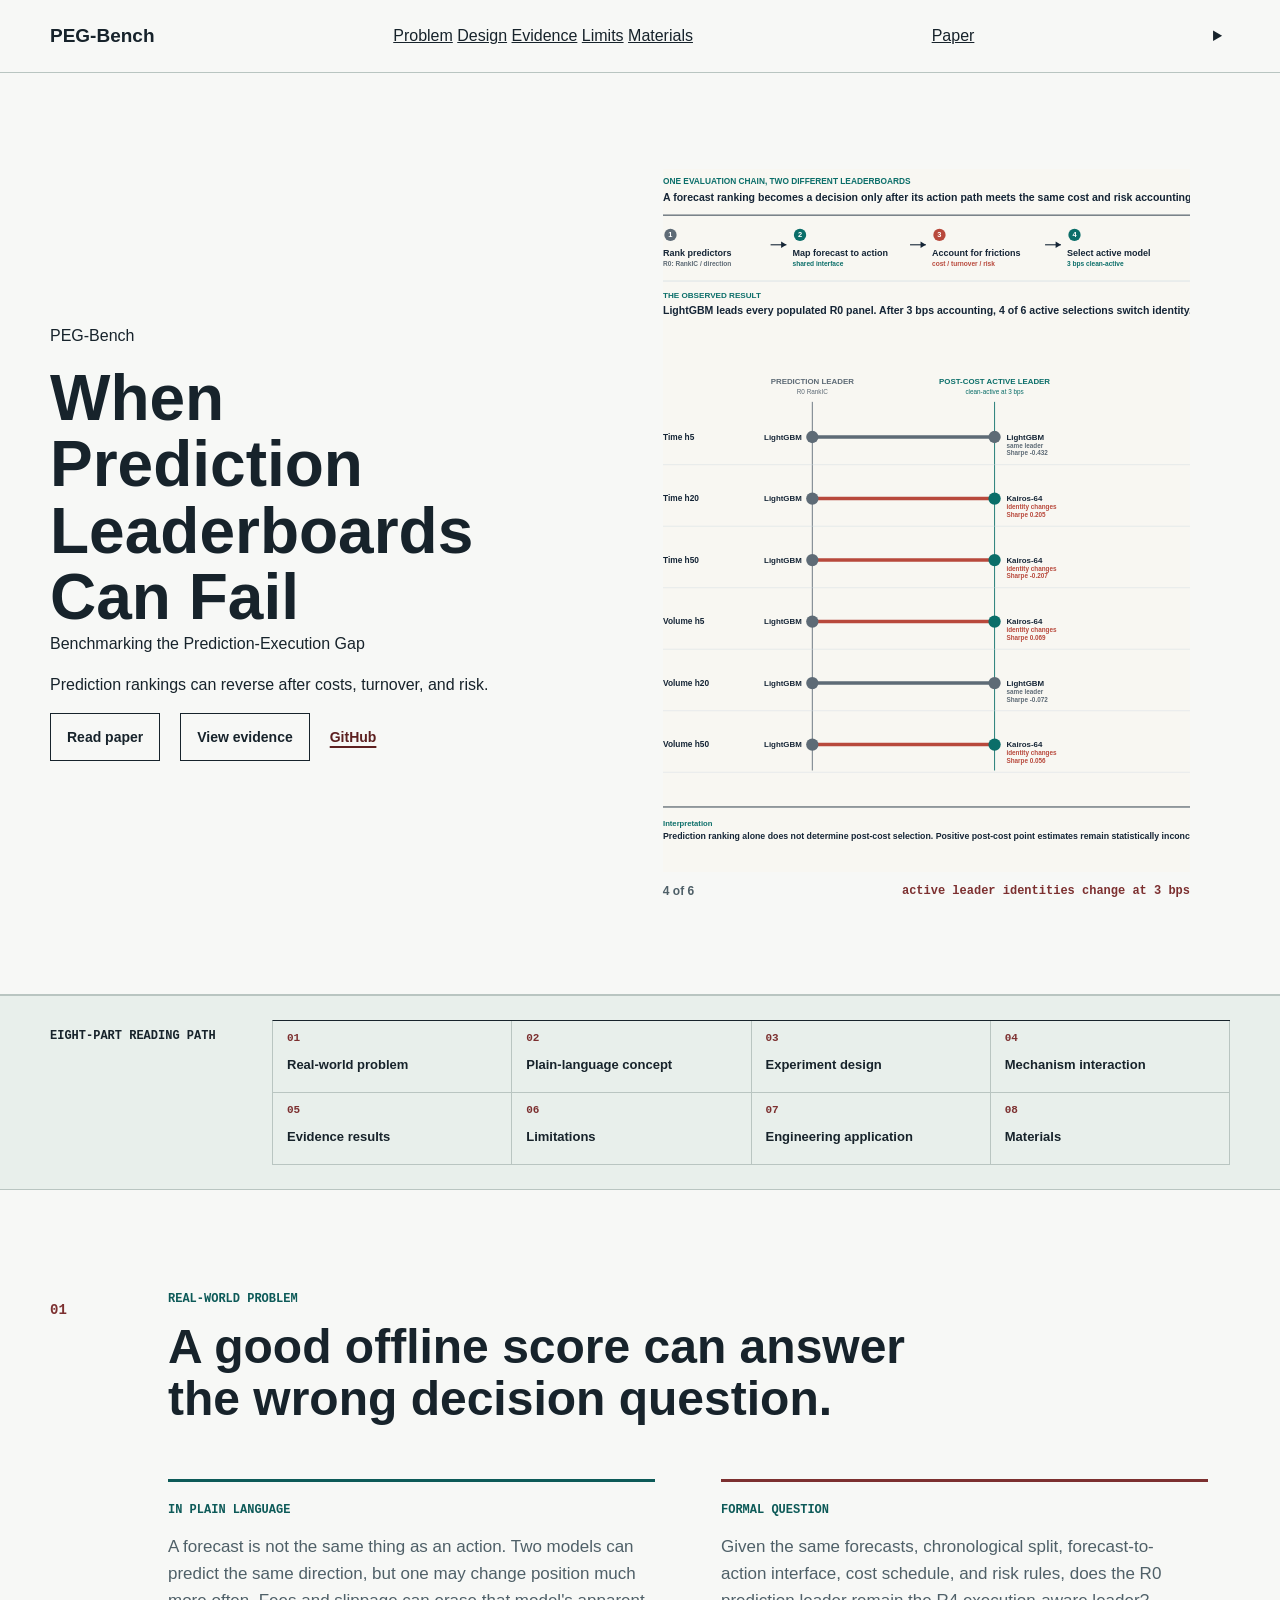
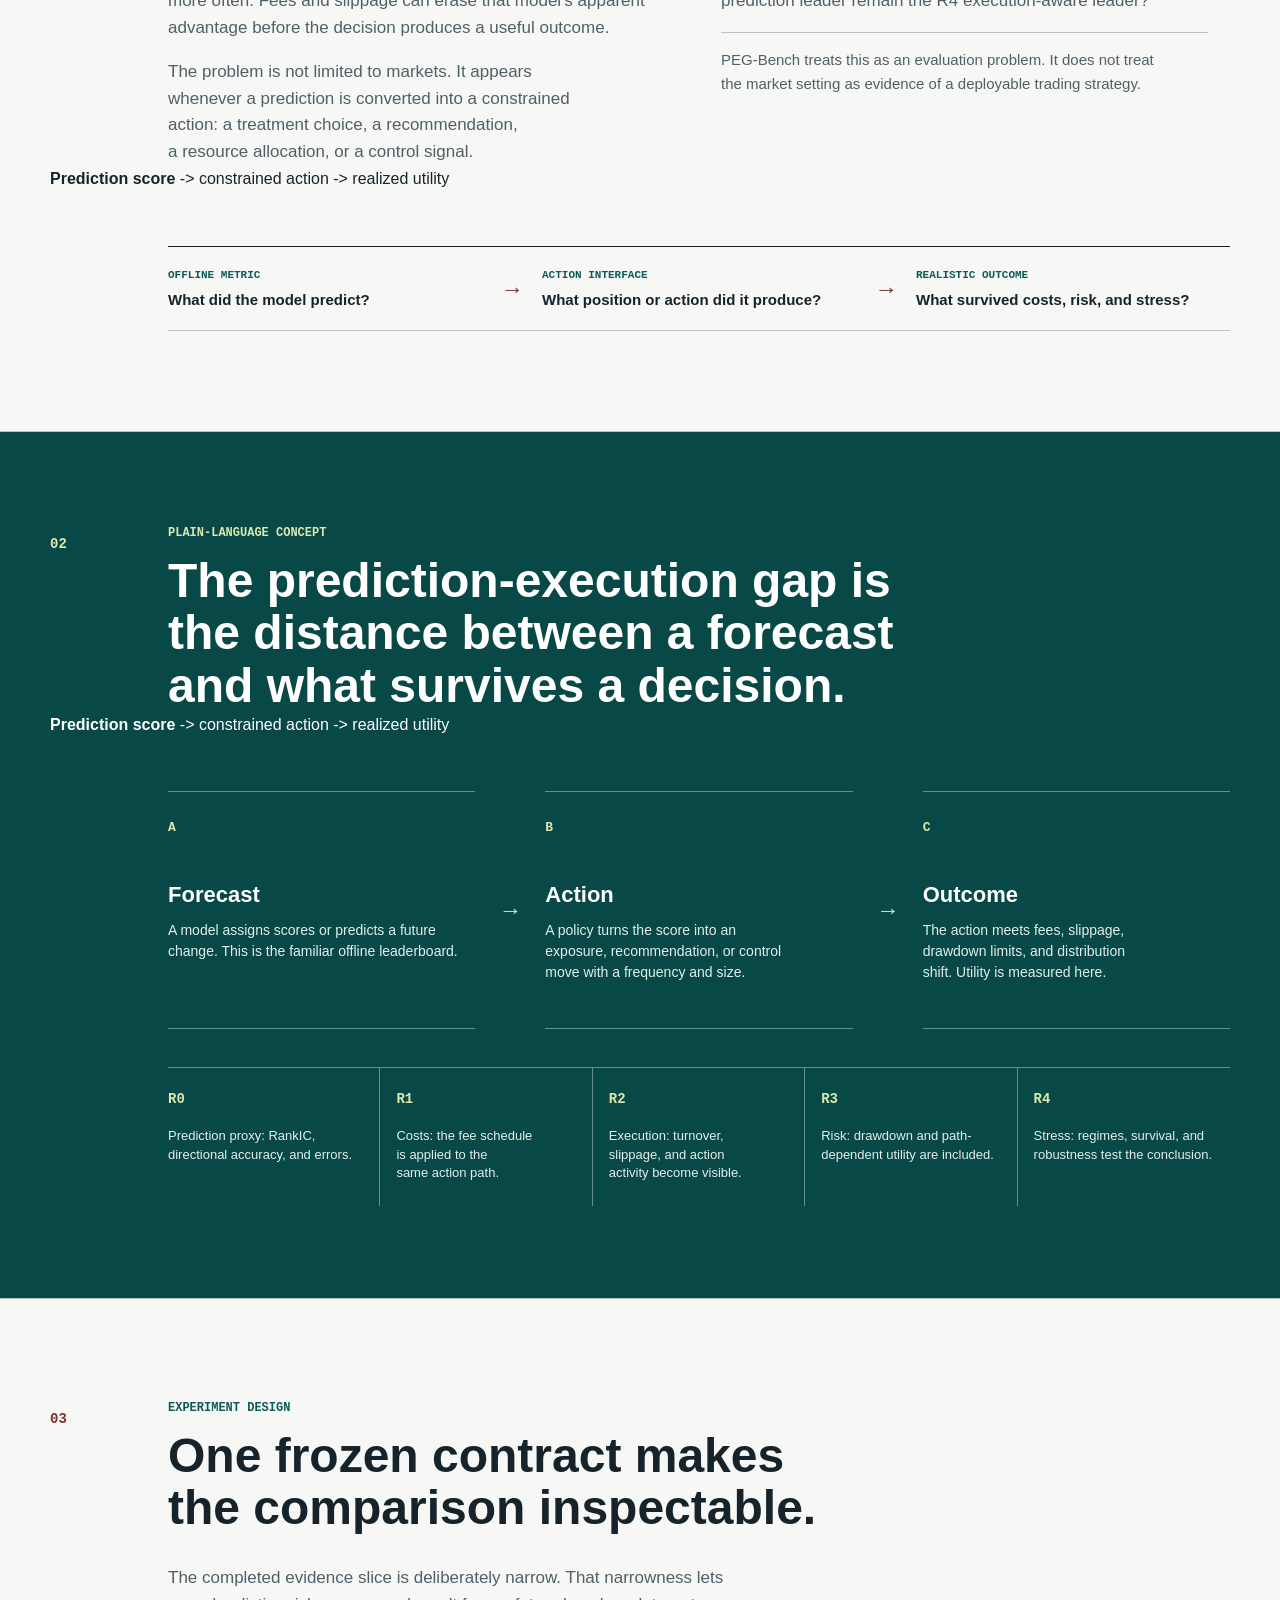
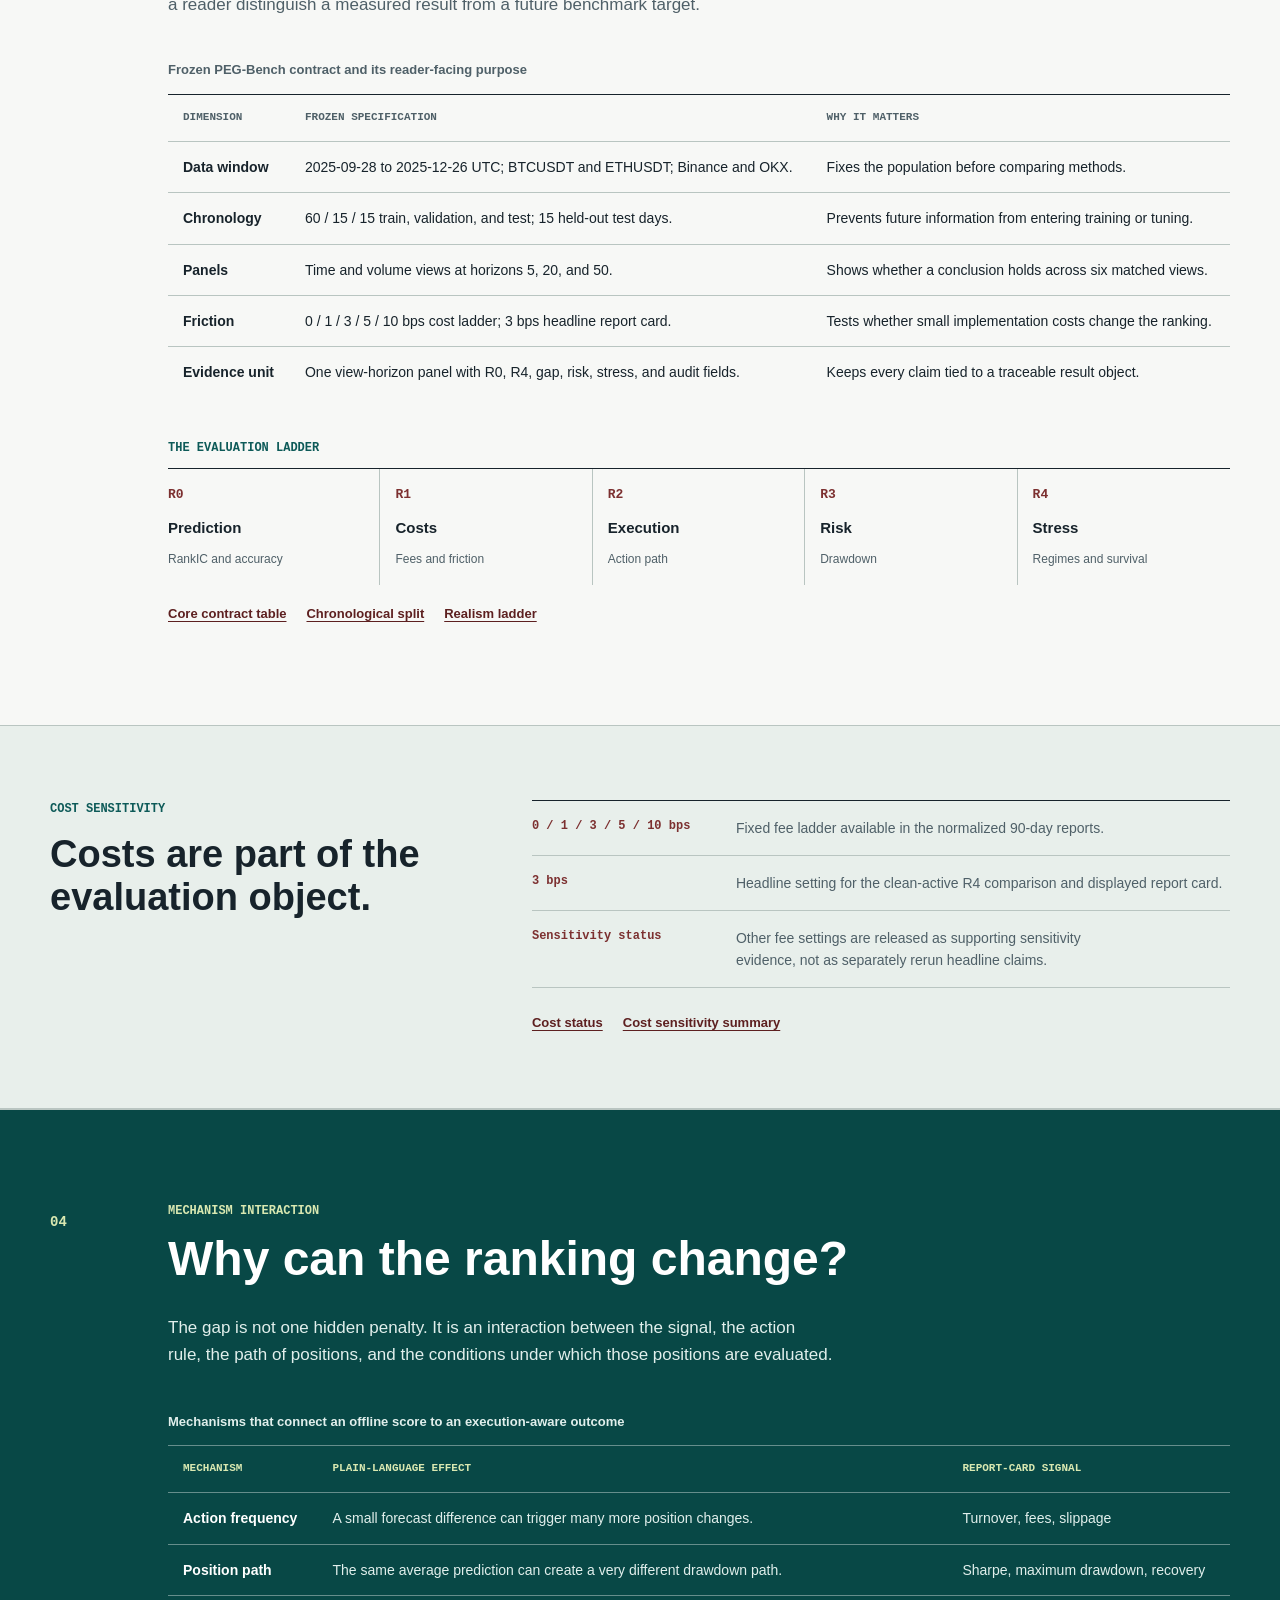
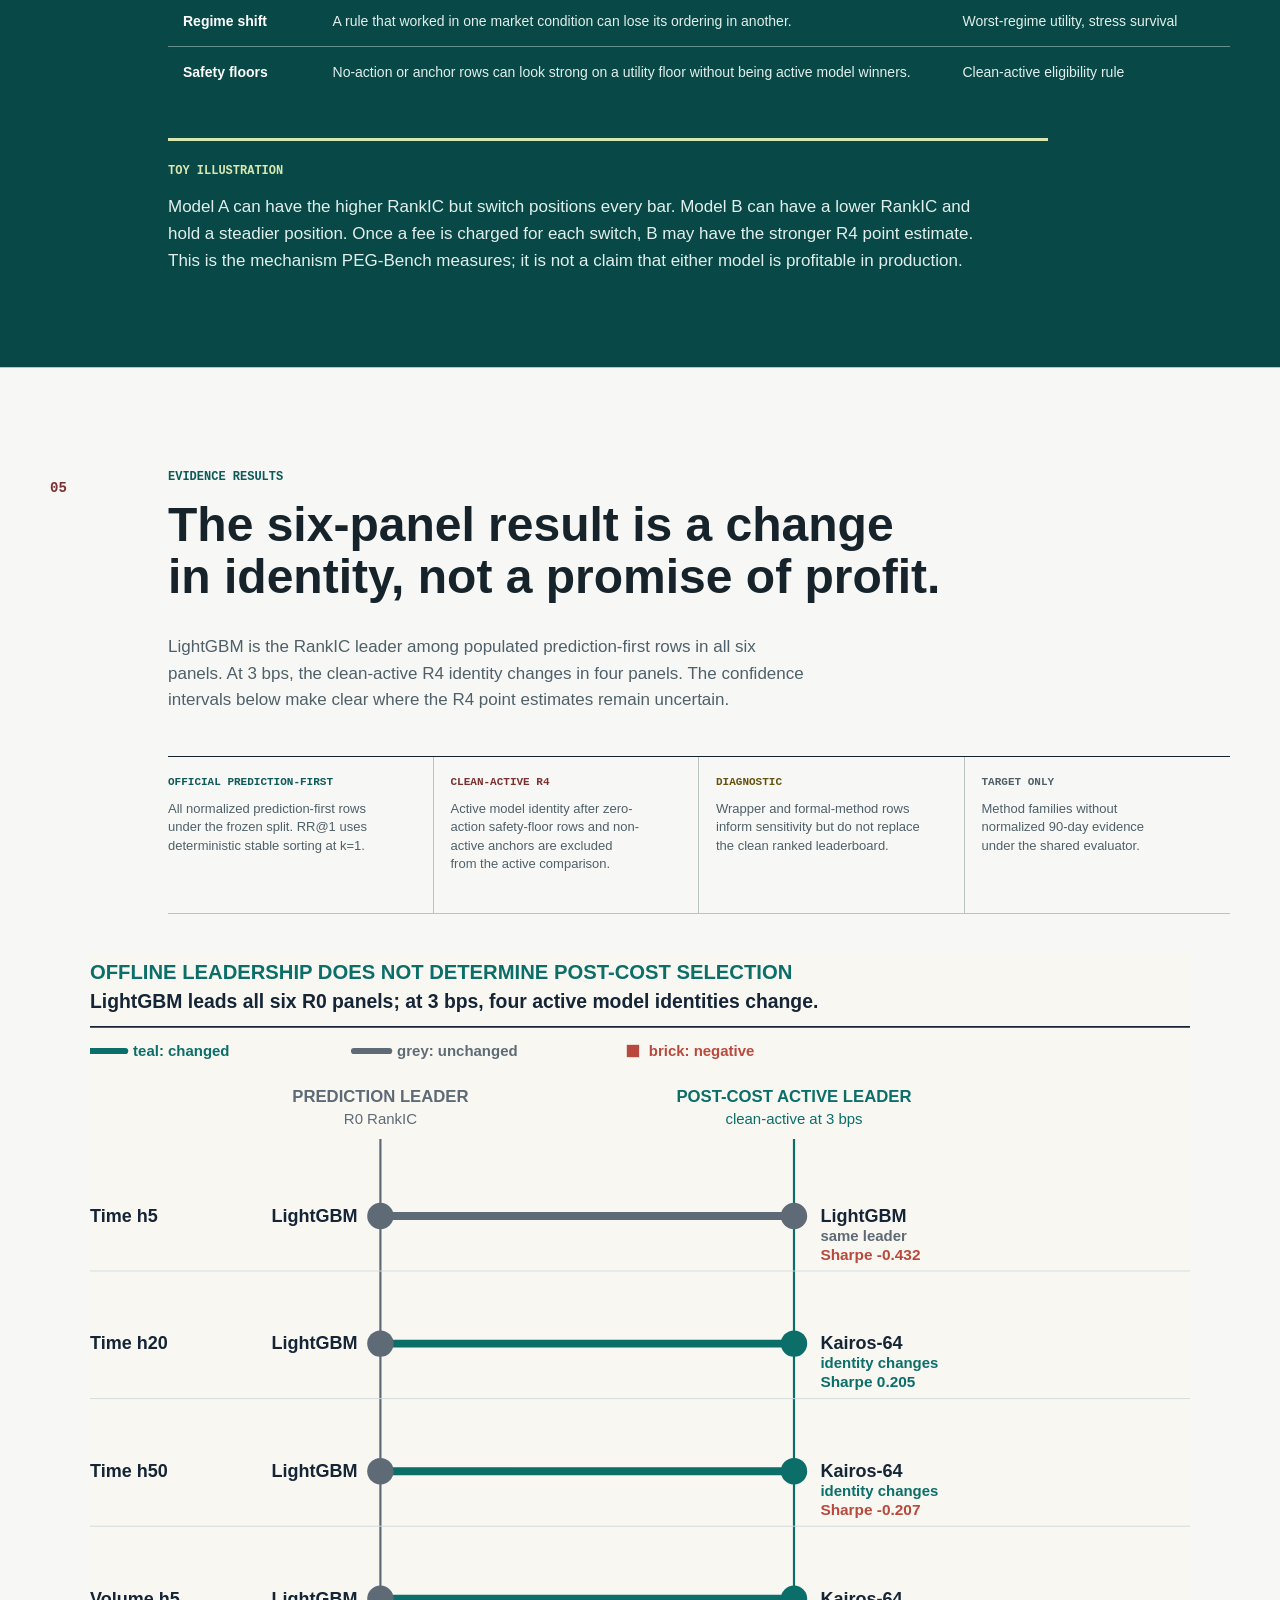
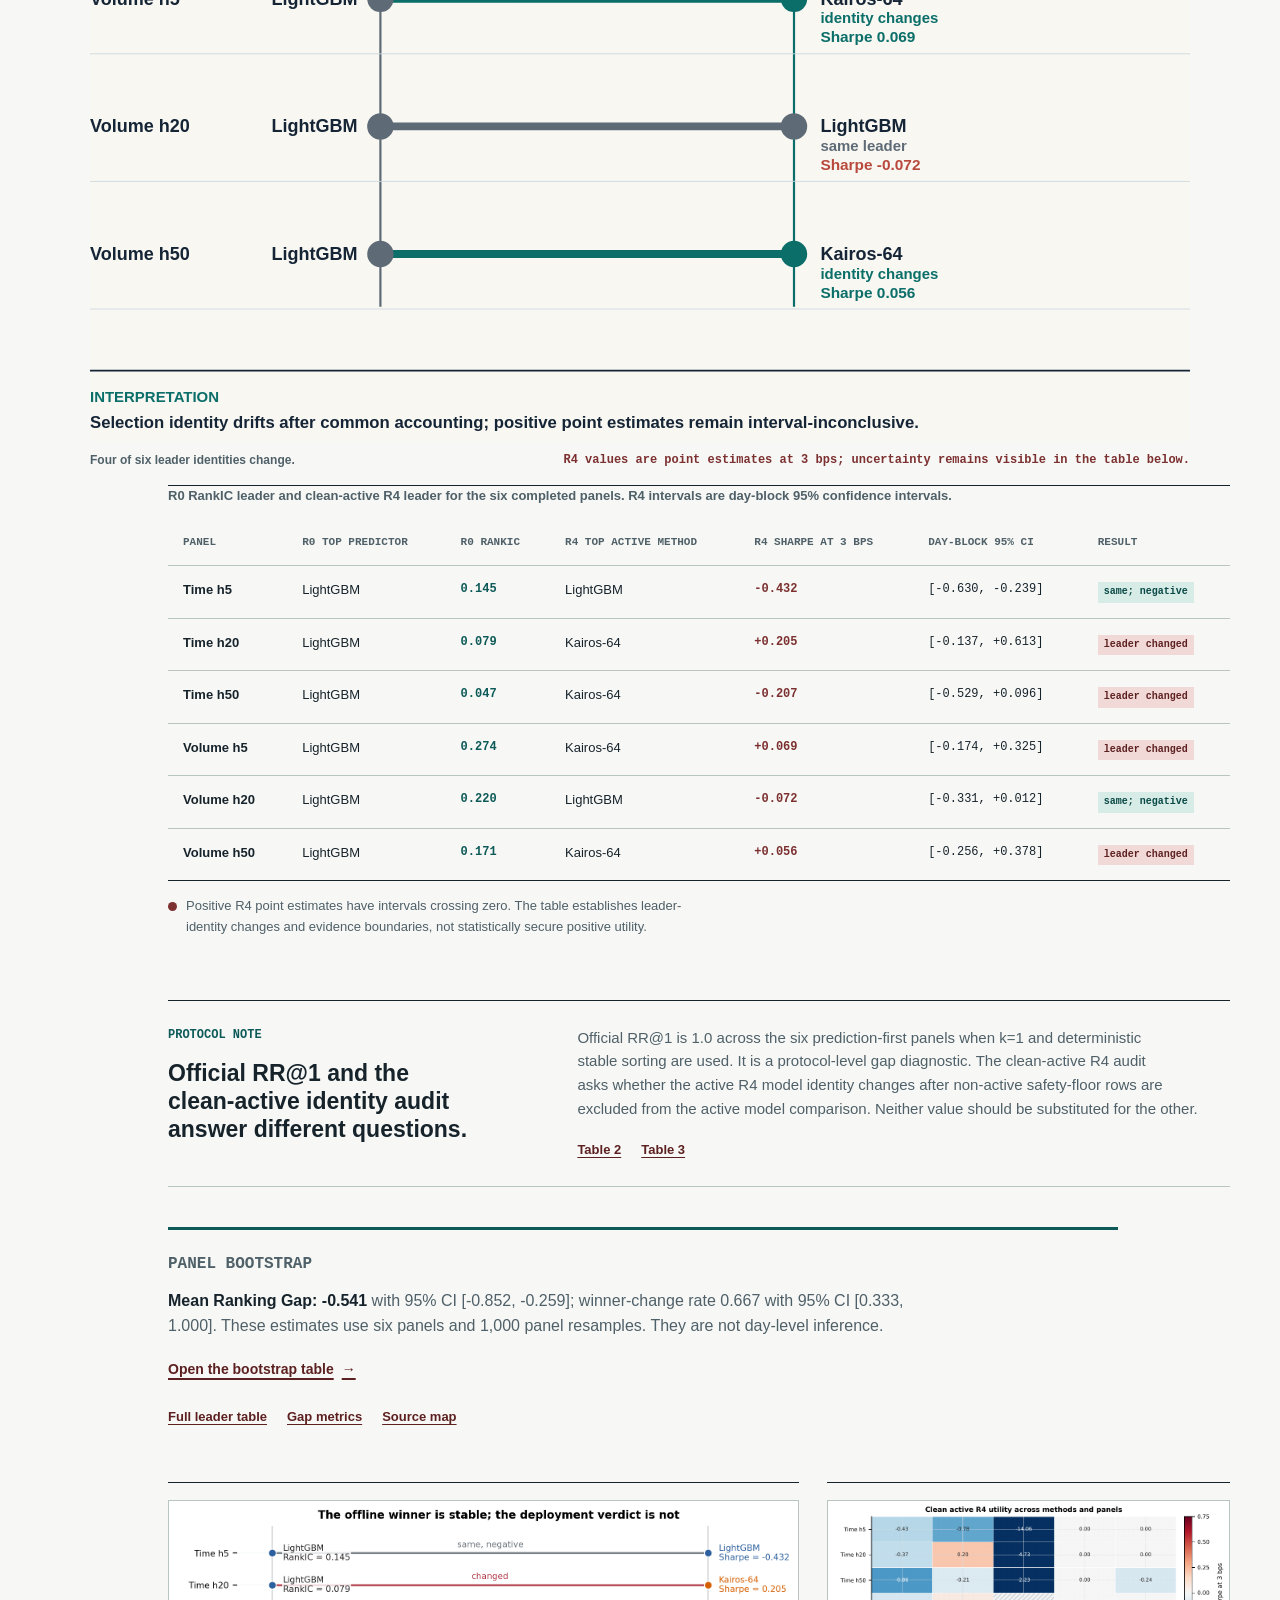
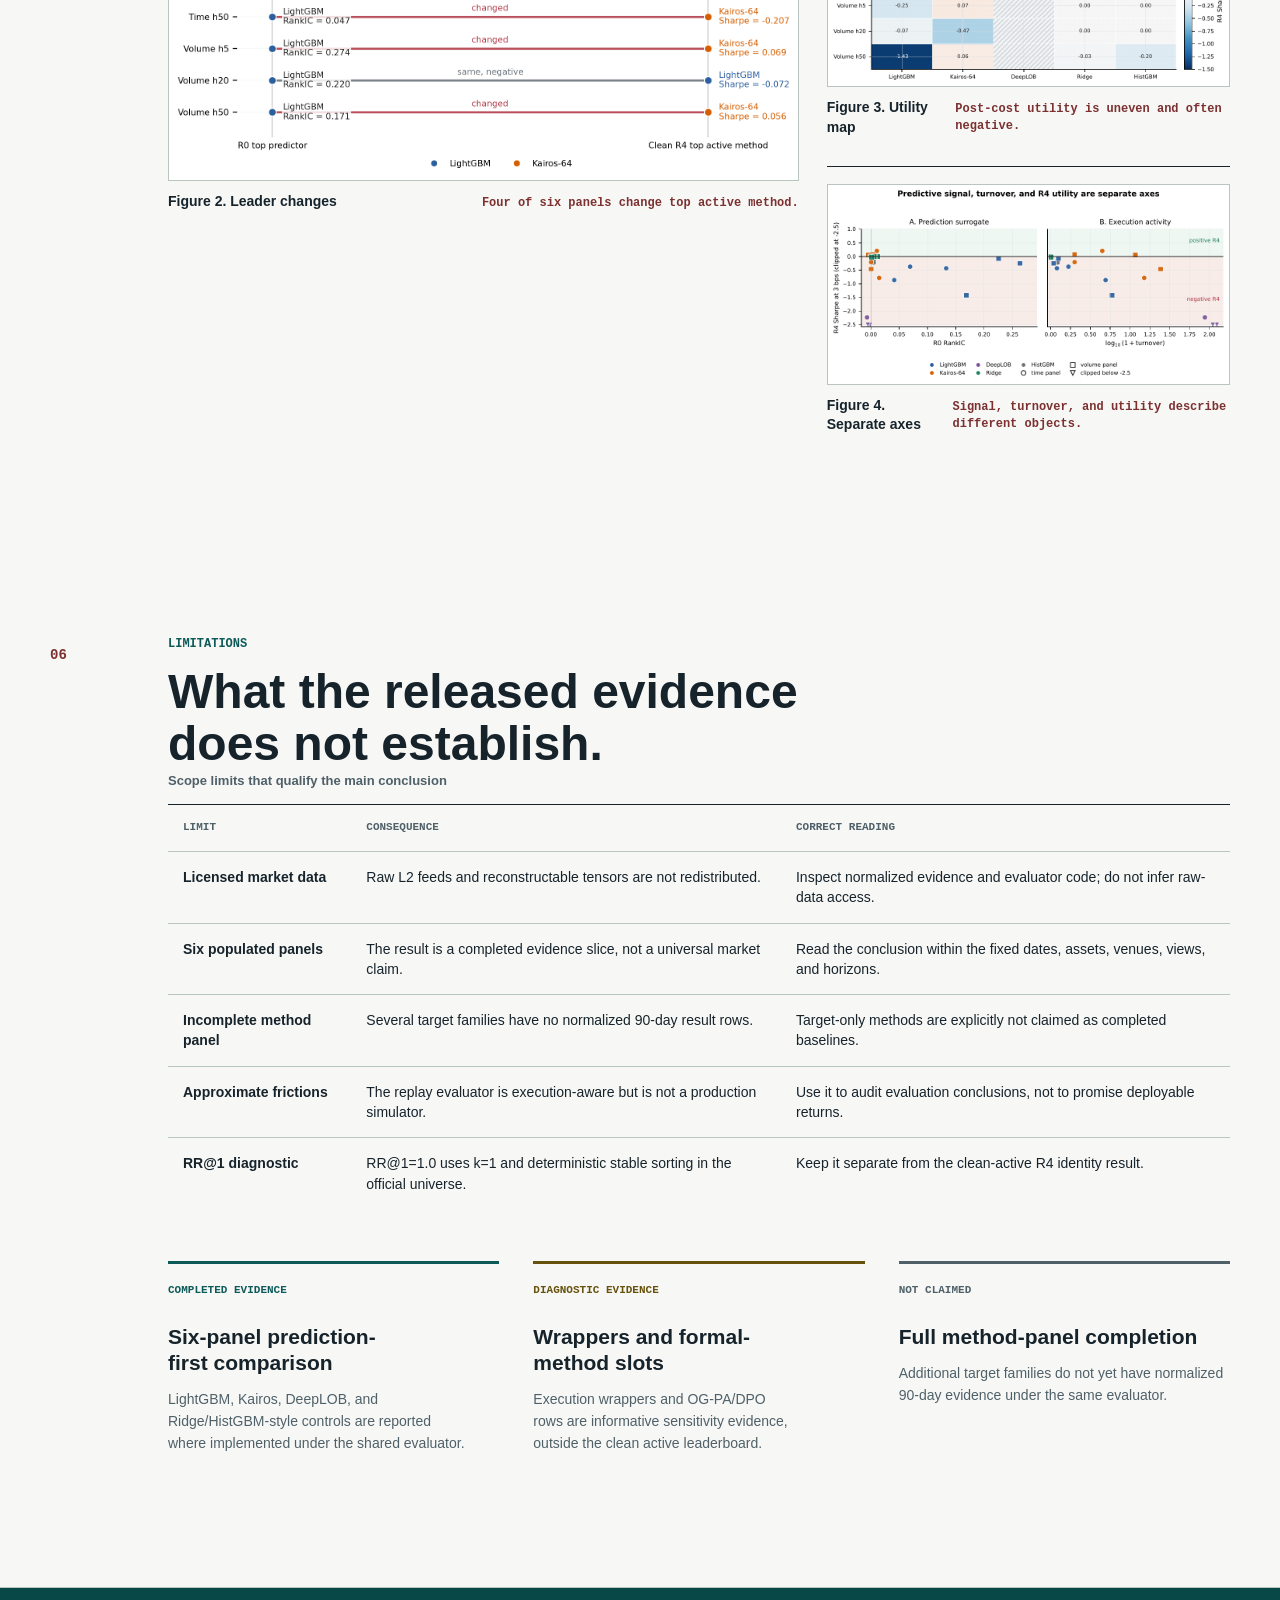
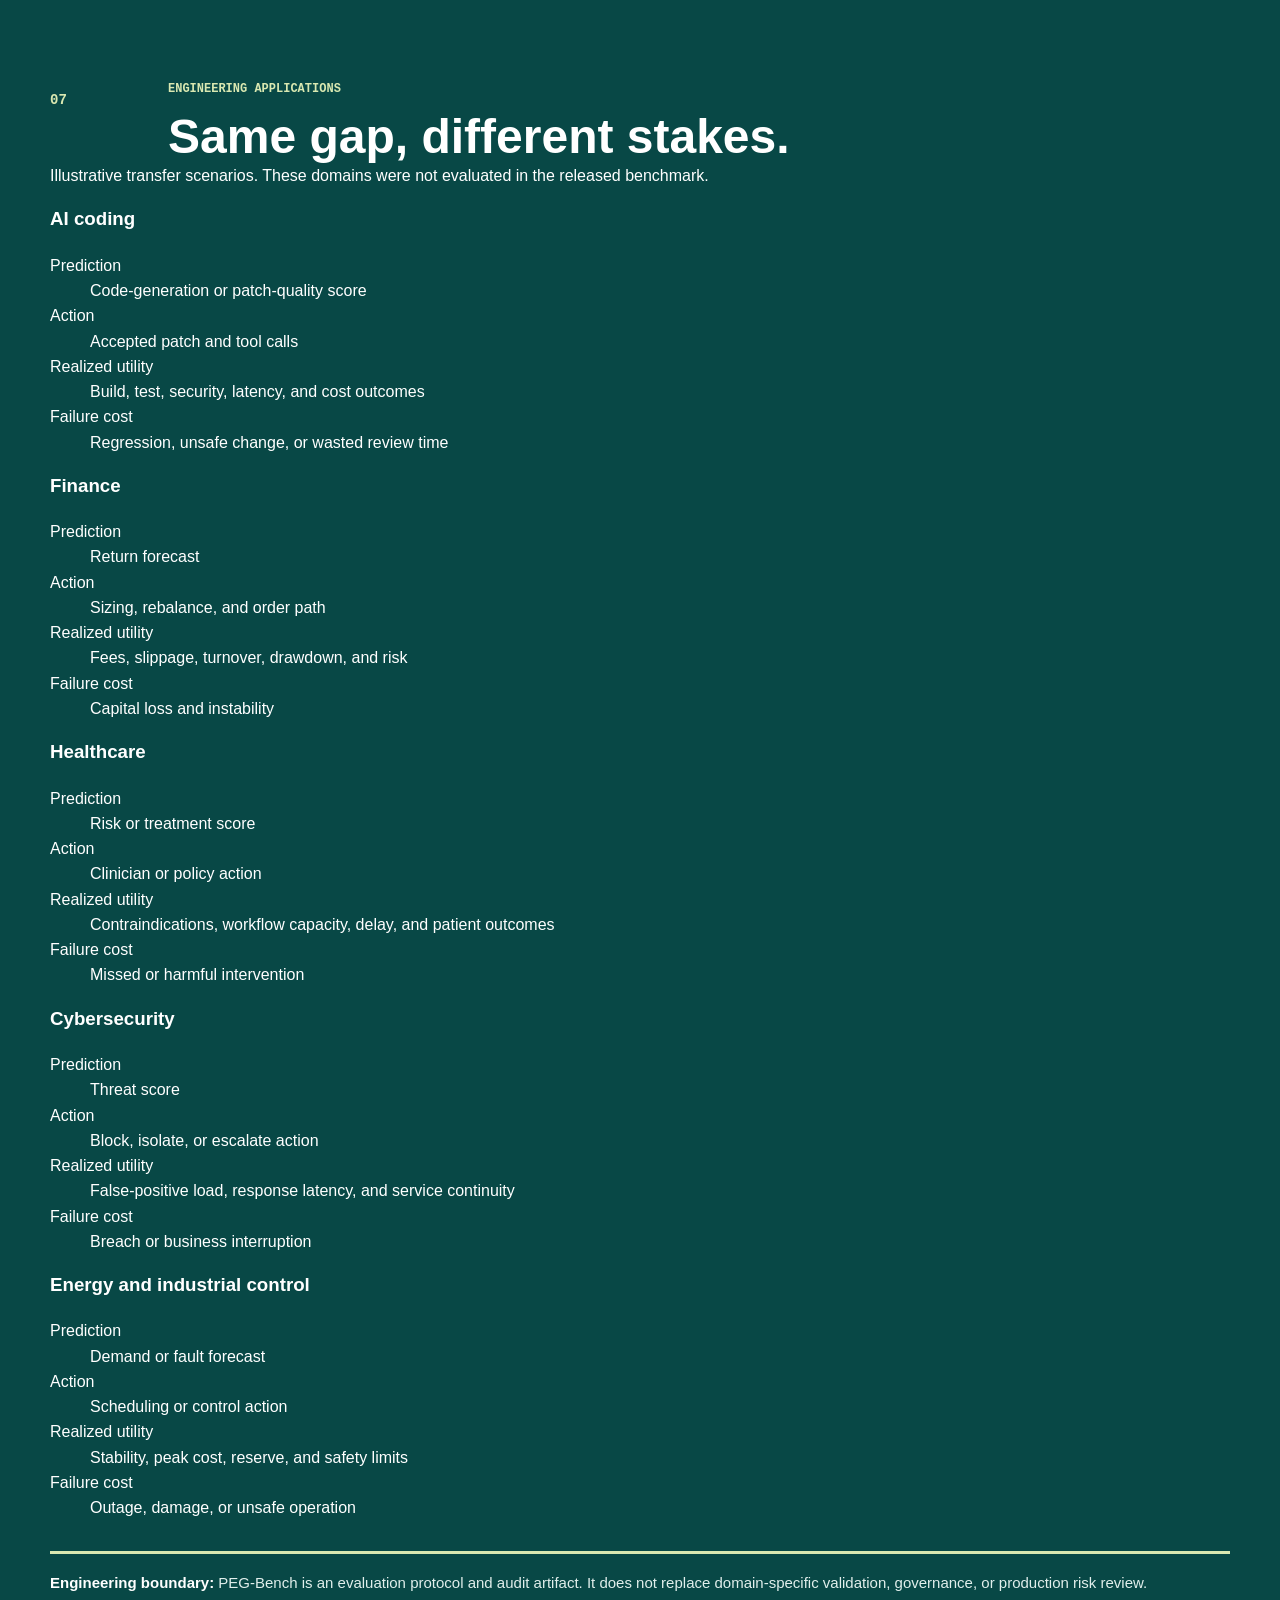
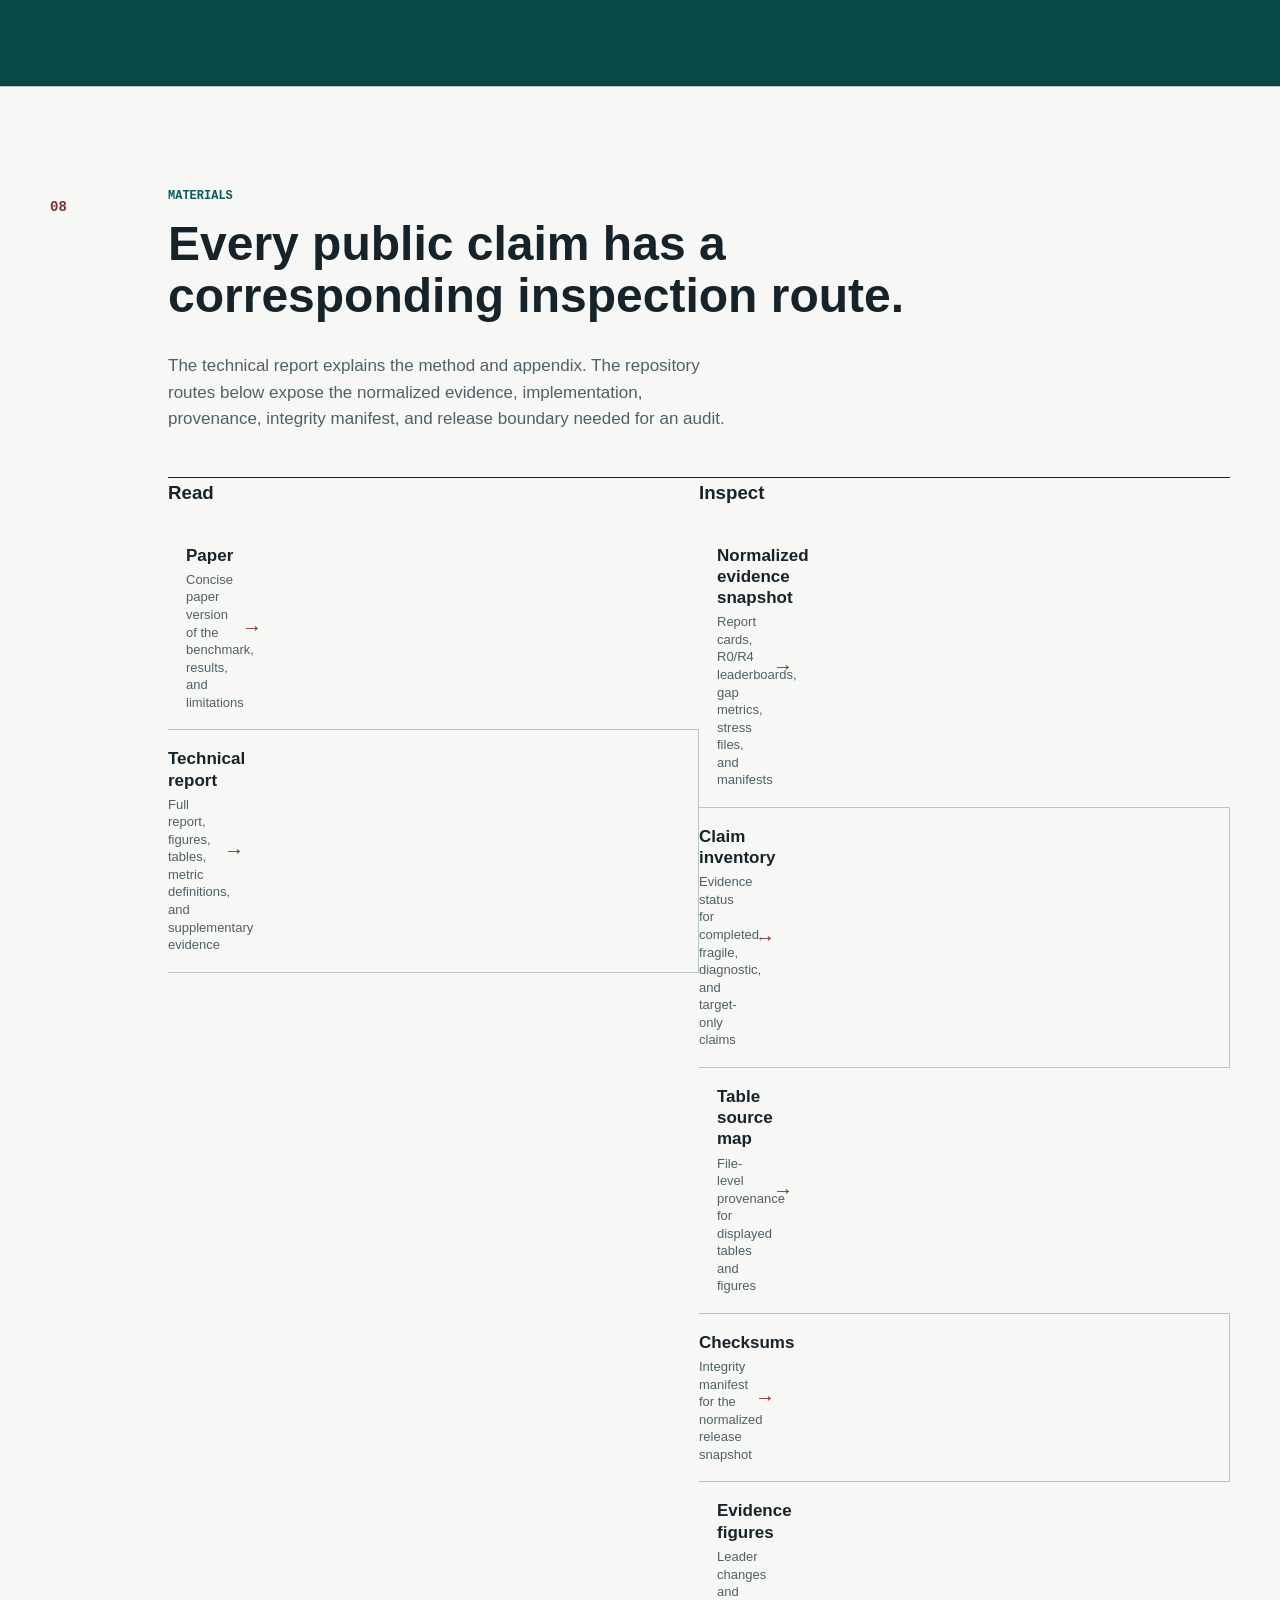
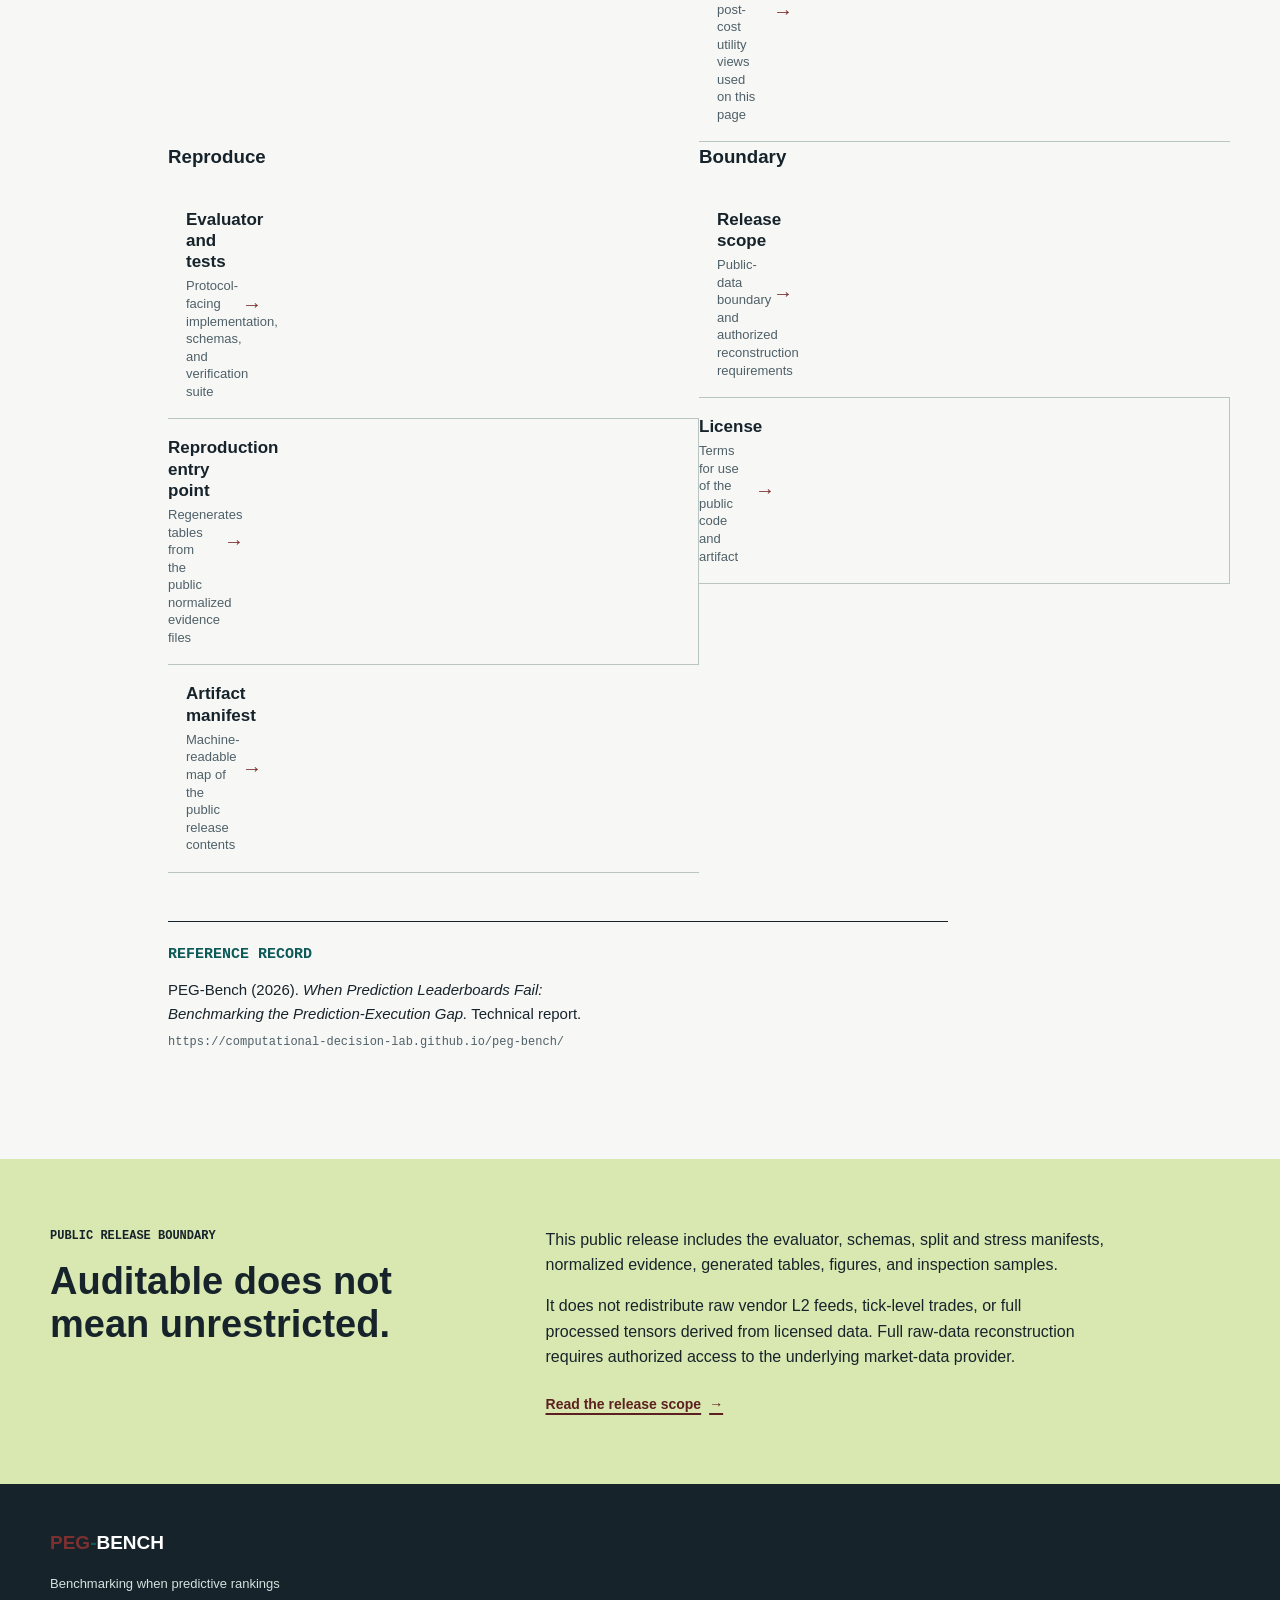
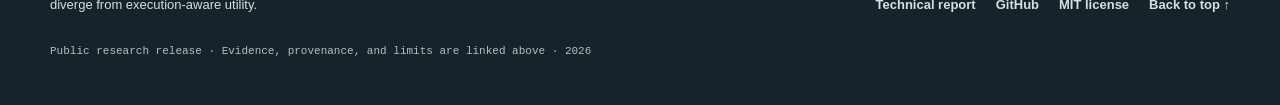
==== commit a93b2b31: "feat: rebuild the poster-aligned research narrative" ====
--- a/docs/index.html
+++ b/docs/index.html
@@ -42,15 +42,28 @@
   <a class="skip-link" href="#main">Skip to content</a>
   <header class="site-header">
     <nav class="nav shell" aria-label="Primary navigation">
-      <a class="wordmark" href="#top" aria-label="PEG-Bench overview"><span>PEG</span><i>-</i>BENCH</a>
-      <div class="nav-links">
-        <a href="#problem">01 Problem</a>
-        <a href="#design">03 Design</a>
-        <a href="#results">05 Results</a>
-        <a href="#limits">06 Limits</a>
-        <a href="#materials">08 Materials</a>
-        <a class="nav-button" href="./assets/peg-bench-technical-report.pdf">Technical report <span aria-hidden="true">&rarr;</span></a>
-      </div>
+      <a class="wordmark" href="#top" aria-label="PEG-Bench overview">PEG-Bench</a>
+      <div class="nav-primary" aria-label="Research sections">
+        <a href="#problem">Problem</a>
+        <a href="#design">Design</a>
+        <a href="#results">Evidence</a>
+        <a href="#limits">Limits</a>
+        <a href="#materials">Materials</a>
+      </div>
+      <a class="nav-paper" href="./assets/peg-bench-technical-report.pdf">Paper</a>
+      <details class="mobile-menu">
+        <summary aria-label="Open navigation"><span aria-hidden="true"></span></summary>
+        <nav aria-label="Mobile navigation">
+          <a href="#problem">Problem</a>
+          <a href="#concept">Concept</a>
+          <a href="#design">Design</a>
+          <a href="#mechanism">Mechanism</a>
+          <a href="#results">Evidence</a>
+          <a href="#limits">Limits</a>
+          <a href="#engineering">Applications</a>
+          <a href="#materials">Materials</a>
+        </nav>
+      </details>
     </nav>
   </header>
 
@@ -58,26 +71,19 @@
     <section id="top" class="hero band">
       <div class="shell hero-grid">
         <div class="hero-copy">
-          <p class="kicker">Public technical report / research benchmark</p>
-          <h1>Prediction-Execution Gap Benchmark</h1>
-          <p class="hero-lede">A study of what happens when a model that looks strong on an offline prediction test is asked to make decisions under costs, risk controls, and changing conditions.</p>
-          <div class="hero-question">
-            <span>Research question</span>
-            <p>Does the offline ranking still identify the most useful active method after the forecast becomes an executable action?</p>
+          <p class="project-marker">PEG-Bench</p>
+          <h1>When Prediction Leaderboards Can Fail</h1>
+          <p class="hero-subtitle">Benchmarking the Prediction-Execution Gap</p>
+          <p class="hero-thesis">Prediction rankings can reverse after costs, turnover, and risk.</p>
+          <div class="hero-actions">
+            <a class="button button-primary" href="./assets/peg-bench-technical-report.pdf">Read paper</a>
+            <a class="button button-secondary" href="#results">View evidence</a>
+            <a class="text-link" href="https://github.com/computational-decision-lab/peg-bench" target="_blank" rel="noreferrer">GitHub</a>
           </div>
-          <div class="hero-actions">
-            <a class="button button-dark" href="#problem">Start with the problem <span aria-hidden="true">&darr;</span></a>
-            <a class="text-link" href="./assets/peg-bench-technical-report.pdf">Open the technical report <span aria-hidden="true">&rarr;</span></a>
-          </div>
-          <dl class="hero-meta" aria-label="Study metadata">
-            <div><dt>Study scope</dt><dd>90 days / 6 populated panels</dd></div>
-            <div><dt>Data boundary</dt><dd>Licensed market-data views</dd></div>
-            <div><dt>Public artifact</dt><dd>Evidence, code, manifests, checksums</dd></div>
-          </dl>
-        </div>
-        <figure class="hero-figure">
-          <img src="./assets/peg-bench-thesis-overview.png" width="1600" height="900" alt="PEG-Bench diagram showing a data contract, forecast-to-action interface, R0 to R4 evaluator, report card, and verdict reversal">
-          <figcaption><span>Figure 1</span> The evaluation object changes as realism increases.</figcaption>
+        </div>
+        <figure class="hero-evidence">
+          <img src="./assets/peg-evaluation-chain.svg" width="2400" height="3200" alt="Evaluation chain from prediction ranking through a shared action interface and friction accounting to post-cost active selection">
+          <figcaption aria-label="4 of 6 active leader identities change at 3 bps"><strong>4 of 6</strong><span>active leader identities change at 3 bps</span></figcaption>
         </figure>
       </div>
     </section>
@@ -113,6 +119,7 @@
           <p class="reading-note">PEG-Bench treats this as an evaluation problem. It does not treat the market setting as evidence of a deployable trading strategy.</p>
         </div>
       </div>
+      <p class="decision-chain"><strong>Prediction score</strong> -> constrained action -> realized utility</p>
       <div class="problem-flow" aria-label="The decision chain">
         <div><span>Offline metric</span><strong>What did the model predict?</strong></div><span class="flow-arrow" aria-hidden="true">&rarr;</span>
         <div><span>Action interface</span><strong>What position or action did it produce?</strong></div><span class="flow-arrow" aria-hidden="true">&rarr;</span>
@@ -123,6 +130,7 @@
     <section id="concept" class="concept-band band" aria-labelledby="concept-title">
       <div class="shell">
         <div class="numbered-heading numbered-heading-light"><span>02</span><div><p class="kicker">Plain-language concept</p><h2 id="concept-title">The prediction-execution gap is the distance between a forecast and what survives a decision.</h2></div></div>
+        <p class="decision-chain"><strong>Prediction score</strong> -> constrained action -> realized utility</p>
         <div class="concept-flow">
           <article><span class="concept-index">A</span><h3>Forecast</h3><p>A model assigns scores or predicts a future change. This is the familiar offline leaderboard.</p></article>
           <span class="flow-arrow" aria-hidden="true">&rarr;</span>
@@ -148,11 +156,11 @@
           <caption>Frozen PEG-Bench contract and its reader-facing purpose</caption>
           <thead><tr><th scope="col">Dimension</th><th scope="col">Frozen specification</th><th scope="col">Why it matters</th></tr></thead>
           <tbody>
-            <tr><th scope="row">Data window</th><td>2025-09-28 to 2025-12-26 UTC; BTCUSDT and ETHUSDT; Binance and OKX.</td><td>Fixes the population before comparing methods.</td></tr>
-            <tr><th scope="row">Chronology</th><td>60 / 15 / 15 train, validation, and test; 15 held-out test days.</td><td>Prevents future information from entering training or tuning.</td></tr>
-            <tr><th scope="row">Panels</th><td>Time and volume views at horizons 5, 20, and 50.</td><td>Shows whether a conclusion holds across six matched views.</td></tr>
-            <tr><th scope="row">Friction</th><td>0 / 1 / 3 / 5 / 10 bps cost ladder; 3 bps headline report card.</td><td>Tests whether small implementation costs change the ranking.</td></tr>
-            <tr><th scope="row">Evidence unit</th><td>One view-horizon panel with R0, R4, gap, risk, stress, and audit fields.</td><td>Keeps every claim tied to a traceable result object.</td></tr>
+            <tr><th scope="row">Data window</th><td data-label="Frozen specification">2025-09-28 to 2025-12-26 UTC; BTCUSDT and ETHUSDT; Binance and OKX.</td><td data-label="Why it matters">Fixes the population before comparing methods.</td></tr>
+            <tr><th scope="row">Chronology</th><td data-label="Frozen specification">60 / 15 / 15 train, validation, and test; 15 held-out test days.</td><td data-label="Why it matters">Prevents future information from entering training or tuning.</td></tr>
+            <tr><th scope="row">Panels</th><td data-label="Frozen specification">Time and volume views at horizons 5, 20, and 50.</td><td data-label="Why it matters">Shows whether a conclusion holds across six matched views.</td></tr>
+            <tr><th scope="row">Friction</th><td data-label="Frozen specification">0 / 1 / 3 / 5 / 10 bps cost ladder; 3 bps headline report card.</td><td data-label="Why it matters">Tests whether small implementation costs change the ranking.</td></tr>
+            <tr><th scope="row">Evidence unit</th><td data-label="Frozen specification">One view-horizon panel with R0, R4, gap, risk, stress, and audit fields.</td><td data-label="Why it matters">Keeps every claim tied to a traceable result object.</td></tr>
           </tbody>
         </table>
       </div>
@@ -193,10 +201,10 @@
             <caption>Mechanisms that connect an offline score to an execution-aware outcome</caption>
             <thead><tr><th scope="col">Mechanism</th><th scope="col">Plain-language effect</th><th scope="col">Report-card signal</th></tr></thead>
             <tbody>
-              <tr><th scope="row">Action frequency</th><td>A small forecast difference can trigger many more position changes.</td><td>Turnover, fees, slippage</td></tr>
-              <tr><th scope="row">Position path</th><td>The same average prediction can create a very different drawdown path.</td><td>Sharpe, maximum drawdown, recovery</td></tr>
-              <tr><th scope="row">Regime shift</th><td>A rule that worked in one market condition can lose its ordering in another.</td><td>Worst-regime utility, stress survival</td></tr>
-              <tr><th scope="row">Safety floors</th><td>No-action or anchor rows can look strong on a utility floor without being active model winners.</td><td>Clean-active eligibility rule</td></tr>
+              <tr><th scope="row">Action frequency</th><td data-label="Plain-language effect">A small forecast difference can trigger many more position changes.</td><td data-label="Report-card signal">Turnover, fees, slippage</td></tr>
+              <tr><th scope="row">Position path</th><td data-label="Plain-language effect">The same average prediction can create a very different drawdown path.</td><td data-label="Report-card signal">Sharpe, maximum drawdown, recovery</td></tr>
+              <tr><th scope="row">Regime shift</th><td data-label="Plain-language effect">A rule that worked in one market condition can lose its ordering in another.</td><td data-label="Report-card signal">Worst-regime utility, stress survival</td></tr>
+              <tr><th scope="row">Safety floors</th><td data-label="Plain-language effect">No-action or anchor rows can look strong on a utility floor without being active model winners.</td><td data-label="Report-card signal">Clean-active eligibility rule</td></tr>
             </tbody>
           </table>
         </div>
@@ -217,35 +225,39 @@
         <article><p class="evidence-label diagnostic">Diagnostic</p><p>Wrapper and formal-method rows inform sensitivity but do not replace the clean ranked leaderboard.</p></article>
         <article><p class="evidence-label target">Target only</p><p>Method families without normalized 90-day evidence under the shared evaluator.</p></article>
       </div>
+      <figure class="ranking-shift-figure">
+        <img src="./assets/peg-ranking-shift.svg" width="2400" height="3200" loading="lazy" alt="Six-panel ranking shift showing four clean-active leader identities changing between R0 prediction ranking and R4 execution-aware evaluation">
+        <figcaption><strong>Four of six leader identities change.</strong><span>R4 values are point estimates at 3 bps; uncertainty remains visible in the table below.</span></figcaption>
+      </figure>
       <div class="result-table-wrap" tabindex="0" aria-label="Scrollable six-panel evidence result table">
         <table class="result-table">
           <caption>R0 RankIC leader and clean-active R4 leader for the six completed panels. R4 intervals are day-block 95% confidence intervals.</caption>
           <thead><tr><th scope="col">Panel</th><th scope="col">R0 top predictor</th><th scope="col">R0 RankIC</th><th scope="col">R4 top active method</th><th scope="col">R4 Sharpe at 3 bps</th><th scope="col">Day-block 95% CI</th><th scope="col">Result</th></tr></thead>
           <tbody>
-            <tr><th scope="row">Time h5</th><td>LightGBM</td><td class="num prediction-value">0.145</td><td>LightGBM</td><td class="num execution-value">-0.432</td><td class="num">[-0.630, -0.239]</td><td><span class="status same">same; negative</span></td></tr>
-            <tr><th scope="row">Time h20</th><td>LightGBM</td><td class="num prediction-value">0.079</td><td>Kairos-64</td><td class="num execution-value">+0.205</td><td class="num">[-0.137, +0.613]</td><td><span class="status changed">leader changed</span></td></tr>
-            <tr><th scope="row">Time h50</th><td>LightGBM</td><td class="num prediction-value">0.047</td><td>Kairos-64</td><td class="num execution-value">-0.207</td><td class="num">[-0.529, +0.096]</td><td><span class="status changed">leader changed</span></td></tr>
-            <tr><th scope="row">Volume h5</th><td>LightGBM</td><td class="num prediction-value">0.274</td><td>Kairos-64</td><td class="num execution-value">+0.069</td><td class="num">[-0.174, +0.325]</td><td><span class="status changed">leader changed</span></td></tr>
-            <tr><th scope="row">Volume h20</th><td>LightGBM</td><td class="num prediction-value">0.220</td><td>LightGBM</td><td class="num execution-value">-0.072</td><td class="num">[-0.331, +0.012]</td><td><span class="status same">same; negative</span></td></tr>
-            <tr><th scope="row">Volume h50</th><td>LightGBM</td><td class="num prediction-value">0.171</td><td>Kairos-64</td><td class="num execution-value">+0.056</td><td class="num">[-0.256, +0.378]</td><td><span class="status changed">leader changed</span></td></tr>
+            <tr><th scope="row">Time h5</th><td data-label="R0 top predictor">LightGBM</td><td data-label="R0 RankIC" class="num prediction-value">0.145</td><td data-label="R4 top active method">LightGBM</td><td data-label="R4 Sharpe at 3 bps" class="num execution-value">-0.432</td><td data-label="Day-block 95% CI" class="num">[-0.630, -0.239]</td><td data-label="Result"><span class="status same">same; negative</span></td></tr>
+            <tr><th scope="row">Time h20</th><td data-label="R0 top predictor">LightGBM</td><td data-label="R0 RankIC" class="num prediction-value">0.079</td><td data-label="R4 top active method">Kairos-64</td><td data-label="R4 Sharpe at 3 bps" class="num execution-value">+0.205</td><td data-label="Day-block 95% CI" class="num">[-0.137, +0.613]</td><td data-label="Result"><span class="status changed">leader changed</span></td></tr>
+            <tr><th scope="row">Time h50</th><td data-label="R0 top predictor">LightGBM</td><td data-label="R0 RankIC" class="num prediction-value">0.047</td><td data-label="R4 top active method">Kairos-64</td><td data-label="R4 Sharpe at 3 bps" class="num execution-value">-0.207</td><td data-label="Day-block 95% CI" class="num">[-0.529, +0.096]</td><td data-label="Result"><span class="status changed">leader changed</span></td></tr>
+            <tr><th scope="row">Volume h5</th><td data-label="R0 top predictor">LightGBM</td><td data-label="R0 RankIC" class="num prediction-value">0.274</td><td data-label="R4 top active method">Kairos-64</td><td data-label="R4 Sharpe at 3 bps" class="num execution-value">+0.069</td><td data-label="Day-block 95% CI" class="num">[-0.174, +0.325]</td><td data-label="Result"><span class="status changed">leader changed</span></td></tr>
+            <tr><th scope="row">Volume h20</th><td data-label="R0 top predictor">LightGBM</td><td data-label="R0 RankIC" class="num prediction-value">0.220</td><td data-label="R4 top active method">LightGBM</td><td data-label="R4 Sharpe at 3 bps" class="num execution-value">-0.072</td><td data-label="Day-block 95% CI" class="num">[-0.331, +0.012]</td><td data-label="Result"><span class="status same">same; negative</span></td></tr>
+            <tr><th scope="row">Volume h50</th><td data-label="R0 top predictor">LightGBM</td><td data-label="R0 RankIC" class="num prediction-value">0.171</td><td data-label="R4 top active method">Kairos-64</td><td data-label="R4 Sharpe at 3 bps" class="num execution-value">+0.056</td><td data-label="Day-block 95% CI" class="num">[-0.256, +0.378]</td><td data-label="Result"><span class="status changed">leader changed</span></td></tr>
           </tbody>
         </table>
       </div>
       <p class="table-note"><span class="note-dot" aria-hidden="true"></span> Positive R4 point estimates have intervals crossing zero. The table establishes leader-identity changes and evidence boundaries, not statistically secure positive utility.</p>
+      <div class="protocol-caveat">
+        <div><p class="quote-label">Protocol note</p><h3>Official RR@1 and the clean-active identity audit answer different questions.</h3></div>
+        <div><p>Official RR@1 is 1.0 across the six prediction-first panels when k=1 and deterministic stable sorting are used. It is a protocol-level gap diagnostic. The clean-active R4 audit asks whether the active R4 model identity changes after non-active safety-floor rows are excluded from the active model comparison. Neither value should be substituted for the other.</p><p class="inline-links"><a href="https://github.com/computational-decision-lab/peg-bench/blob/main/paper_tables/generated_20260503/table_02_r0_r4_leaders.md" target="_blank" rel="noreferrer">Table 2</a><a href="https://github.com/computational-decision-lab/peg-bench/blob/main/paper_tables/generated_20260503/table_03_gap_metrics.md" target="_blank" rel="noreferrer">Table 3</a></p></div>
+      </div>
+      <div class="results-uncertainty">
+        <p class="quote-label">Panel bootstrap</p>
+        <p><strong>Mean Ranking Gap: -0.541</strong> with 95% CI [-0.852, -0.259]; winner-change rate 0.667 with 95% CI [0.333, 1.000]. These estimates use six panels and 1,000 panel resamples. They are not day-level inference.</p>
+        <a class="text-link" href="https://github.com/computational-decision-lab/peg-bench/blob/main/paper_tables/generated_20260503/table_18_panel_bootstrap.md" target="_blank" rel="noreferrer">Open the bootstrap table <span aria-hidden="true">&rarr;</span></a>
+      </div>
       <div class="results-links inline-links"><a href="https://github.com/computational-decision-lab/peg-bench/blob/main/paper_tables/generated_20260503/table_02_r0_r4_leaders.md" target="_blank" rel="noreferrer">Full leader table</a><a href="https://github.com/computational-decision-lab/peg-bench/blob/main/paper_tables/generated_20260503/table_03_gap_metrics.md" target="_blank" rel="noreferrer">Gap metrics</a><a href="https://github.com/computational-decision-lab/peg-bench/blob/main/artifact_snapshot/release/table_source_map.csv" target="_blank" rel="noreferrer">Source map</a></div>
       <div class="figure-grid">
         <figure class="figure-card"><img src="./assets/winner-shift.png" width="1600" height="700" loading="lazy" alt="Slopegraph showing LightGBM as the R0 top predictor and four Kairos-64 leader changes at clean-active R4"><figcaption><strong>Figure 2. Leader changes</strong><span>Four of six panels change top active method.</span></figcaption></figure>
         <figure class="figure-card"><img src="./assets/r4-sharpe-heatmap.png" width="1038" height="600" loading="lazy" alt="Heatmap of clean-active R4 Sharpe across methods and time or volume panels"><figcaption><strong>Figure 3. Utility map</strong><span>Post-cost utility is uneven and often negative.</span></figcaption></figure>
         <figure class="figure-card"><img src="./assets/rankic-vs-r4-sharpe.png" width="1038" height="600" loading="lazy" alt="Scatter plots separating R0 RankIC, execution activity, and R4 Sharpe"><figcaption><strong>Figure 4. Separate axes</strong><span>Signal, turnover, and utility describe different objects.</span></figcaption></figure>
-      </div>
-      <div class="protocol-caveat">
-        <div><p class="quote-label">Protocol note</p><h3>Official RR@1 and the clean-active identity audit answer different questions.</h3></div>
-        <div><p>Official RR@1 is 1.0 across the six prediction-first panels when k=1 and deterministic stable sorting are used. It is a protocol-level gap diagnostic. The clean-active R4 audit asks whether the active R4 model identity changes after non-active safety-floor rows are excluded from the active model comparison. Neither value should be substituted for the other.</p><p class="inline-links"><a href="https://github.com/computational-decision-lab/peg-bench/blob/main/paper_tables/generated_20260503/table_02_r0_r4_leaders.md" target="_blank" rel="noreferrer">Table 2</a><a href="https://github.com/computational-decision-lab/peg-bench/blob/main/paper_tables/generated_20260503/table_03_gap_metrics.md" target="_blank" rel="noreferrer">Table 3</a></p></div>
-      </div>
-      <div class="results-uncertainty">
-        <p class="quote-label">Panel bootstrap</p>
-        <p><strong>Mean Ranking Gap: -0.541</strong> with 95% CI [-0.852, -0.259]; winner-change rate 0.667 with 95% CI [0.333, 1.000]. These estimates use six panels and 1,000 panel resamples. They are not day-level inference.</p>
-        <a class="text-link" href="https://github.com/computational-decision-lab/peg-bench/blob/main/paper_tables/generated_20260503/table_18_panel_bootstrap.md" target="_blank" rel="noreferrer">Open the bootstrap table <span aria-hidden="true">&rarr;</span></a>
       </div>
     </section>
 
@@ -256,11 +268,11 @@
           <caption>Scope limits that qualify the main conclusion</caption>
           <thead><tr><th scope="col">Limit</th><th scope="col">Consequence</th><th scope="col">Correct reading</th></tr></thead>
           <tbody>
-            <tr><th scope="row">Licensed market data</th><td>Raw L2 feeds and reconstructable tensors are not redistributed.</td><td>Inspect normalized evidence and evaluator code; do not infer raw-data access.</td></tr>
-            <tr><th scope="row">Six populated panels</th><td>The result is a completed evidence slice, not a universal market claim.</td><td>Read the conclusion within the fixed dates, assets, venues, views, and horizons.</td></tr>
-            <tr><th scope="row">Incomplete method panel</th><td>Several target families have no normalized 90-day result rows.</td><td>Target-only methods are explicitly not claimed as completed baselines.</td></tr>
-            <tr><th scope="row">Approximate frictions</th><td>The replay evaluator is execution-aware but is not a production simulator.</td><td>Use it to audit evaluation conclusions, not to promise deployable returns.</td></tr>
-            <tr><th scope="row">RR@1 diagnostic</th><td>RR@1=1.0 uses k=1 and deterministic stable sorting in the official universe.</td><td>Keep it separate from the clean-active R4 identity result.</td></tr>
+            <tr><th scope="row">Licensed market data</th><td data-label="Consequence">Raw L2 feeds and reconstructable tensors are not redistributed.</td><td data-label="Correct reading">Inspect normalized evidence and evaluator code; do not infer raw-data access.</td></tr>
+            <tr><th scope="row">Six populated panels</th><td data-label="Consequence">The result is a completed evidence slice, not a universal market claim.</td><td data-label="Correct reading">Read the conclusion within the fixed dates, assets, venues, views, and horizons.</td></tr>
+            <tr><th scope="row">Incomplete method panel</th><td data-label="Consequence">Several target families have no normalized 90-day result rows.</td><td data-label="Correct reading">Target-only methods are explicitly not claimed as completed baselines.</td></tr>
+            <tr><th scope="row">Approximate frictions</th><td data-label="Consequence">The replay evaluator is execution-aware but is not a production simulator.</td><td data-label="Correct reading">Use it to audit evaluation conclusions, not to promise deployable returns.</td></tr>
+            <tr><th scope="row">RR@1 diagnostic</th><td data-label="Consequence">RR@1=1.0 uses k=1 and deterministic stable sorting in the official universe.</td><td data-label="Correct reading">Keep it separate from the clean-active R4 identity result.</td></tr>
           </tbody>
         </table>
       </div>
@@ -272,19 +284,57 @@
     </section>
 
     <section id="engineering" class="engineering-band band" aria-labelledby="engineering-title">
-      <div class="shell engineering-grid">
-        <div class="numbered-heading numbered-heading-light"><span>07</span><div><p class="kicker">Engineering application</p><h2 id="engineering-title">A practical evaluation workflow for a prediction-to-decision system.</h2></div></div>
-        <div class="engineering-copy">
-          <ol class="engineering-list">
-            <li><span>01</span><div><strong>Freeze the contract</strong><p>Record data window, split, action interface, costs, risk limits, and stress slices before comparing model names.</p></div></li>
-            <li><span>02</span><div><strong>Run the same forecast through the ladder</strong><p>Keep the forecast fixed while moving from R0 proxy metrics to R4 execution-aware utility.</p></div></li>
-            <li><span>03</span><div><strong>Log the action path</strong><p>Store turnover, fees, slippage, drawdown, regime, and uncertainty fields with each panel result.</p></div></li>
-            <li><span>04</span><div><strong>Separate evidence classes</strong><p>Keep clean active model rows distinct from anchors, wrappers, formal diagnostics, and target-only methods.</p></div></li>
-            <li><span>05</span><div><strong>Publish provenance</strong><p>Ship normalized tables, source maps, checksums, tests, and a release scope so another team can audit the conclusion.</p></div></li>
-          </ol>
-          <p class="engineering-note"><strong>Engineering boundary:</strong> PEG-Bench is an evaluation protocol and audit artifact. It does not replace a venue-accurate simulator, a licensed-data agreement, or a production risk review.</p>
-          <p class="inline-links"><a href="https://github.com/computational-decision-lab/peg-bench/tree/main/src" target="_blank" rel="noreferrer">Evaluator source</a><a href="https://github.com/computational-decision-lab/peg-bench/blob/main/artifact_snapshot/scripts/reproduce_tables.py" target="_blank" rel="noreferrer">Reproduction script</a></p>
-        </div>
+      <div class="shell">
+        <div class="numbered-heading numbered-heading-light"><span>07</span><div><p class="kicker">Engineering applications</p><h2 id="engineering-title">Same gap, different stakes.</h2></div></div>
+        <p class="transfer-disclosure">Illustrative transfer scenarios. These domains were not evaluated in the released benchmark.</p>
+        <div class="application-matrix">
+          <article class="application-row">
+            <h3>AI coding</h3>
+            <dl>
+              <div><dt>Prediction</dt><dd>Code-generation or patch-quality score</dd></div>
+              <div><dt>Action</dt><dd>Accepted patch and tool calls</dd></div>
+              <div><dt>Realized utility</dt><dd>Build, test, security, latency, and cost outcomes</dd></div>
+              <div><dt>Failure cost</dt><dd>Regression, unsafe change, or wasted review time</dd></div>
+            </dl>
+          </article>
+          <article class="application-row">
+            <h3>Finance</h3>
+            <dl>
+              <div><dt>Prediction</dt><dd>Return forecast</dd></div>
+              <div><dt>Action</dt><dd>Sizing, rebalance, and order path</dd></div>
+              <div><dt>Realized utility</dt><dd>Fees, slippage, turnover, drawdown, and risk</dd></div>
+              <div><dt>Failure cost</dt><dd>Capital loss and instability</dd></div>
+            </dl>
+          </article>
+          <article class="application-row">
+            <h3>Healthcare</h3>
+            <dl>
+              <div><dt>Prediction</dt><dd>Risk or treatment score</dd></div>
+              <div><dt>Action</dt><dd>Clinician or policy action</dd></div>
+              <div><dt>Realized utility</dt><dd>Contraindications, workflow capacity, delay, and patient outcomes</dd></div>
+              <div><dt>Failure cost</dt><dd>Missed or harmful intervention</dd></div>
+            </dl>
+          </article>
+          <article class="application-row">
+            <h3>Cybersecurity</h3>
+            <dl>
+              <div><dt>Prediction</dt><dd>Threat score</dd></div>
+              <div><dt>Action</dt><dd>Block, isolate, or escalate action</dd></div>
+              <div><dt>Realized utility</dt><dd>False-positive load, response latency, and service continuity</dd></div>
+              <div><dt>Failure cost</dt><dd>Breach or business interruption</dd></div>
+            </dl>
+          </article>
+          <article class="application-row">
+            <h3>Energy and industrial control</h3>
+            <dl>
+              <div><dt>Prediction</dt><dd>Demand or fault forecast</dd></div>
+              <div><dt>Action</dt><dd>Scheduling or control action</dd></div>
+              <div><dt>Realized utility</dt><dd>Stability, peak cost, reserve, and safety limits</dd></div>
+              <div><dt>Failure cost</dt><dd>Outage, damage, or unsafe operation</dd></div>
+            </dl>
+          </article>
+        </div>
+        <p class="engineering-note"><strong>Engineering boundary:</strong> PEG-Bench is an evaluation protocol and audit artifact. It does not replace domain-specific validation, governance, or production risk review.</p>
       </div>
     </section>
 
@@ -293,14 +343,30 @@
       <div class="numbered-heading"><span>08</span><div><p class="kicker">Materials</p><h2>Every public claim has a corresponding inspection route.</h2></div></div>
       <p class="section-intro resource-intro">The technical report explains the method and appendix. The repository routes below expose the normalized evidence, implementation, provenance, integrity manifest, and release boundary needed for an audit.</p>
       <div class="materials-grid">
-        <a class="material-link" href="./assets/peg-bench-technical-report.pdf"><span class="material-index">01</span><span><strong>Technical report</strong><small>Full report, figures, tables, metric definitions, and supplementary evidence</small></span><span aria-hidden="true">&rarr;</span></a>
-        <a class="material-link" href="https://github.com/computational-decision-lab/peg-bench/tree/main/artifact_snapshot/release" target="_blank" rel="noreferrer"><span class="material-index">02</span><span><strong>Normalized evidence snapshot</strong><small>Report cards, R0/R4 leaderboards, gap metrics, stress files, and manifests</small></span><span aria-hidden="true">&rarr;</span></a>
-        <a class="material-link" href="https://github.com/computational-decision-lab/peg-bench/blob/main/artifact_snapshot/scripts/reproduce_tables.py" target="_blank" rel="noreferrer"><span class="material-index">03</span><span><strong>Reproduction entry point</strong><small>Regenerates tables from the public normalized evidence files</small></span><span aria-hidden="true">&rarr;</span></a>
-        <a class="material-link" href="https://github.com/computational-decision-lab/peg-bench/tree/main/src" target="_blank" rel="noreferrer"><span class="material-index">04</span><span><strong>Evaluator and tests</strong><small>Protocol-facing implementation, schemas, and verification suite</small></span><span aria-hidden="true">&rarr;</span></a>
-        <a class="material-link" href="https://github.com/computational-decision-lab/peg-bench/blob/main/artifact_snapshot/release/claim_inventory.csv" target="_blank" rel="noreferrer"><span class="material-index">05</span><span><strong>Claim inventory</strong><small>Evidence status for completed, fragile, diagnostic, and target-only claims</small></span><span aria-hidden="true">&rarr;</span></a>
-        <a class="material-link" href="https://github.com/computational-decision-lab/peg-bench/blob/main/artifact_snapshot/release/table_source_map.csv" target="_blank" rel="noreferrer"><span class="material-index">06</span><span><strong>Table source map</strong><small>File-level provenance for displayed tables and figures</small></span><span aria-hidden="true">&rarr;</span></a>
-        <a class="material-link" href="https://github.com/computational-decision-lab/peg-bench/blob/main/artifact_snapshot/release/checksums.sha256" target="_blank" rel="noreferrer"><span class="material-index">07</span><span><strong>Checksums</strong><small>Integrity manifest for the normalized release snapshot</small></span><span aria-hidden="true">&rarr;</span></a>
-        <a class="material-link" href="https://github.com/computational-decision-lab/peg-bench/blob/main/RELEASE_SCOPE.md" target="_blank" rel="noreferrer"><span class="material-index">08</span><span><strong>Release scope and license</strong><small>Public-data boundary, authorized reconstruction requirements, and MIT license</small></span><span aria-hidden="true">&rarr;</span></a>
+        <section class="materials-group" aria-labelledby="materials-read">
+          <h3 id="materials-read">Read</h3>
+          <a class="material-link" href="./assets/peg-bench-paper.pdf"><span><strong>Paper</strong><small>Concise paper version of the benchmark, results, and limitations</small></span><span aria-hidden="true">&rarr;</span></a>
+          <a class="material-link" href="./assets/peg-bench-technical-report.pdf"><span><strong>Technical report</strong><small>Full report, figures, tables, metric definitions, and supplementary evidence</small></span><span aria-hidden="true">&rarr;</span></a>
+        </section>
+        <section class="materials-group" aria-labelledby="materials-inspect">
+          <h3 id="materials-inspect">Inspect</h3>
+          <a class="material-link" href="https://github.com/computational-decision-lab/peg-bench/tree/main/artifact_snapshot/release" target="_blank" rel="noreferrer"><span><strong>Normalized evidence snapshot</strong><small>Report cards, R0/R4 leaderboards, gap metrics, stress files, and manifests</small></span><span aria-hidden="true">&rarr;</span></a>
+          <a class="material-link" href="https://github.com/computational-decision-lab/peg-bench/blob/main/artifact_snapshot/release/claim_inventory.csv" target="_blank" rel="noreferrer"><span><strong>Claim inventory</strong><small>Evidence status for completed, fragile, diagnostic, and target-only claims</small></span><span aria-hidden="true">&rarr;</span></a>
+          <a class="material-link" href="https://github.com/computational-decision-lab/peg-bench/blob/main/artifact_snapshot/release/table_source_map.csv" target="_blank" rel="noreferrer"><span><strong>Table source map</strong><small>File-level provenance for displayed tables and figures</small></span><span aria-hidden="true">&rarr;</span></a>
+          <a class="material-link" href="https://github.com/computational-decision-lab/peg-bench/blob/main/artifact_snapshot/release/checksums.sha256" target="_blank" rel="noreferrer"><span><strong>Checksums</strong><small>Integrity manifest for the normalized release snapshot</small></span><span aria-hidden="true">&rarr;</span></a>
+          <a class="material-link" href="./assets/winner-shift.png"><span><strong>Evidence figures</strong><small>Leader changes and post-cost utility views used on this page</small></span><span aria-hidden="true">&rarr;</span></a>
+        </section>
+        <section class="materials-group" aria-labelledby="materials-reproduce">
+          <h3 id="materials-reproduce">Reproduce</h3>
+          <a class="material-link" href="https://github.com/computational-decision-lab/peg-bench/tree/main/src" target="_blank" rel="noreferrer"><span><strong>Evaluator and tests</strong><small>Protocol-facing implementation, schemas, and verification suite</small></span><span aria-hidden="true">&rarr;</span></a>
+          <a class="material-link" href="https://github.com/computational-decision-lab/peg-bench/blob/main/artifact_snapshot/scripts/reproduce_tables.py" target="_blank" rel="noreferrer"><span><strong>Reproduction entry point</strong><small>Regenerates tables from the public normalized evidence files</small></span><span aria-hidden="true">&rarr;</span></a>
+          <a class="material-link" href="https://github.com/computational-decision-lab/peg-bench/blob/main/metadata/artifact_manifest.json" target="_blank" rel="noreferrer"><span><strong>Artifact manifest</strong><small>Machine-readable map of the public release contents</small></span><span aria-hidden="true">&rarr;</span></a>
+        </section>
+        <section class="materials-group" aria-labelledby="materials-boundary">
+          <h3 id="materials-boundary">Boundary</h3>
+          <a class="material-link" href="https://github.com/computational-decision-lab/peg-bench/blob/main/RELEASE_SCOPE.md" target="_blank" rel="noreferrer"><span><strong>Release scope</strong><small>Public-data boundary and authorized reconstruction requirements</small></span><span aria-hidden="true">&rarr;</span></a>
+          <a class="material-link" href="https://github.com/computational-decision-lab/peg-bench/blob/main/LICENSE" target="_blank" rel="noreferrer"><span><strong>License</strong><small>Terms for use of the public code and artifact</small></span><span aria-hidden="true">&rarr;</span></a>
+        </section>
       </div>
       <div class="citation-block">
         <p class="quote-label">Reference record</p>
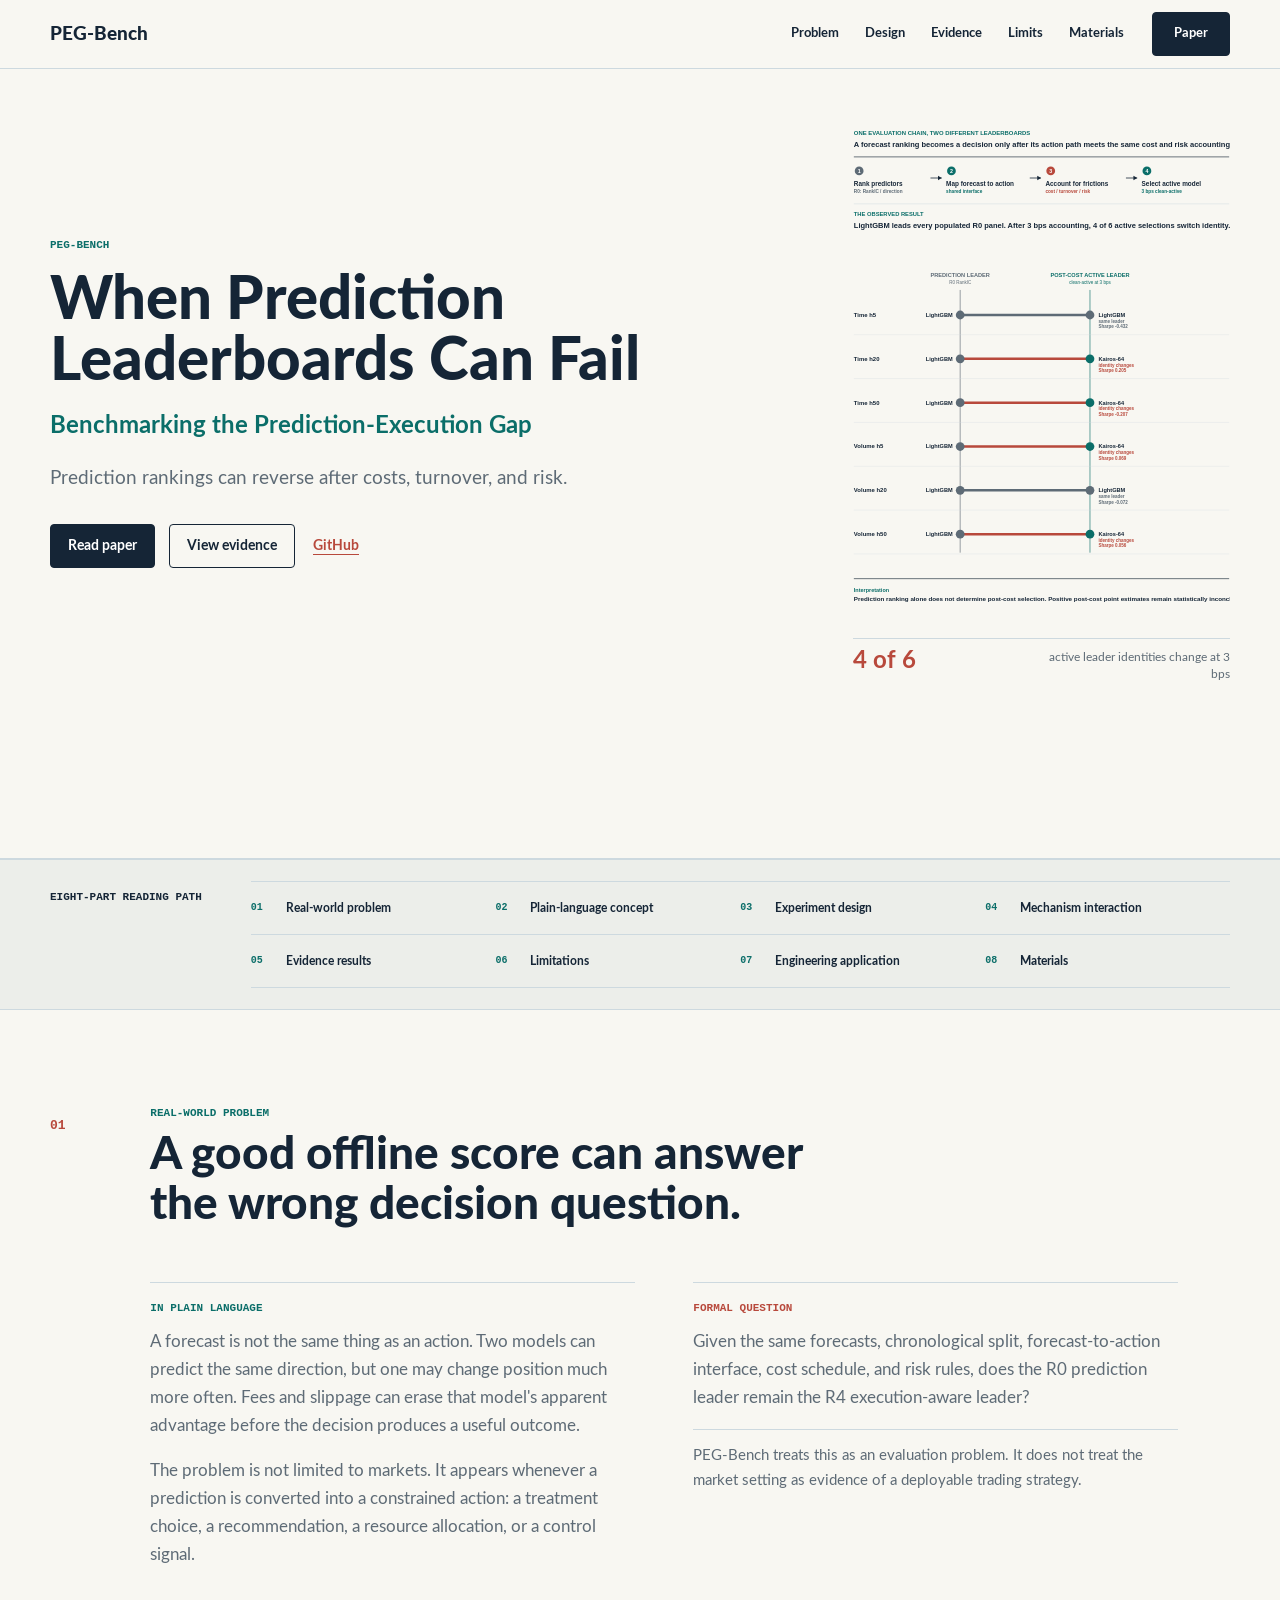
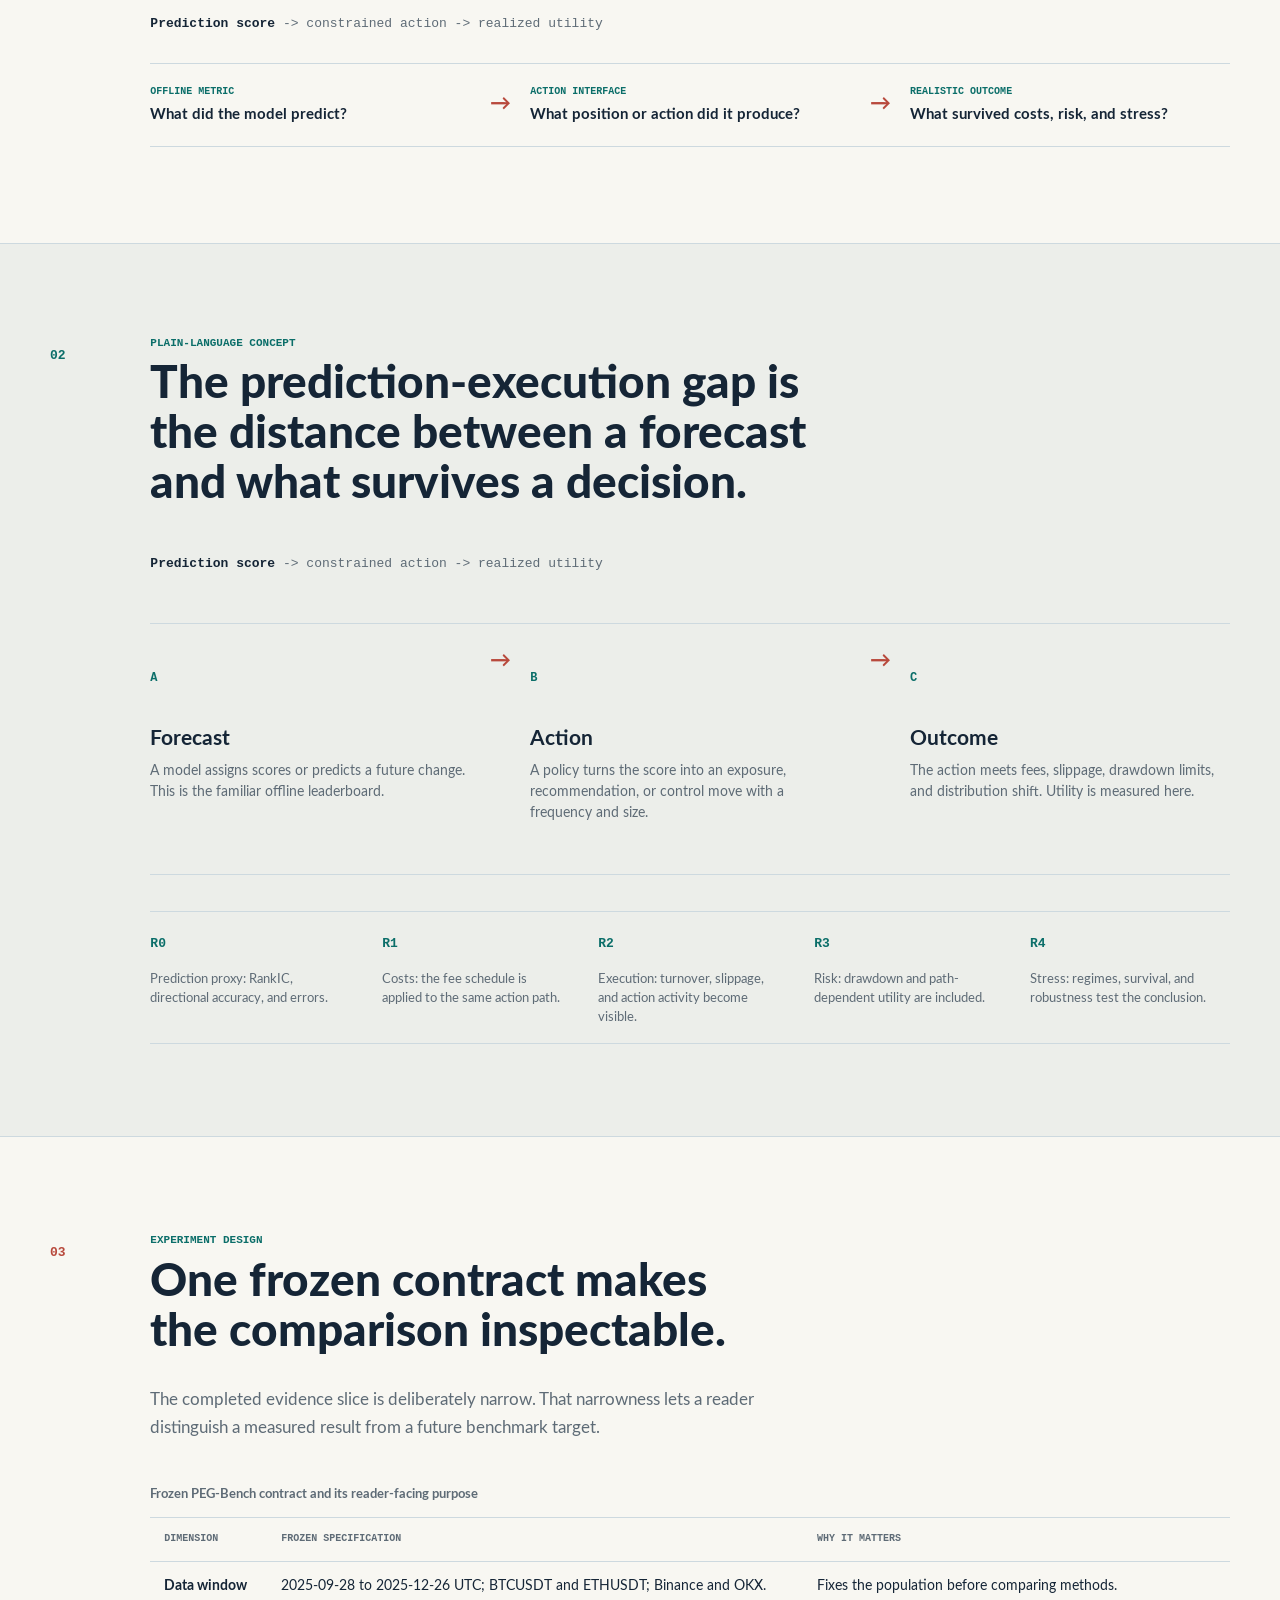
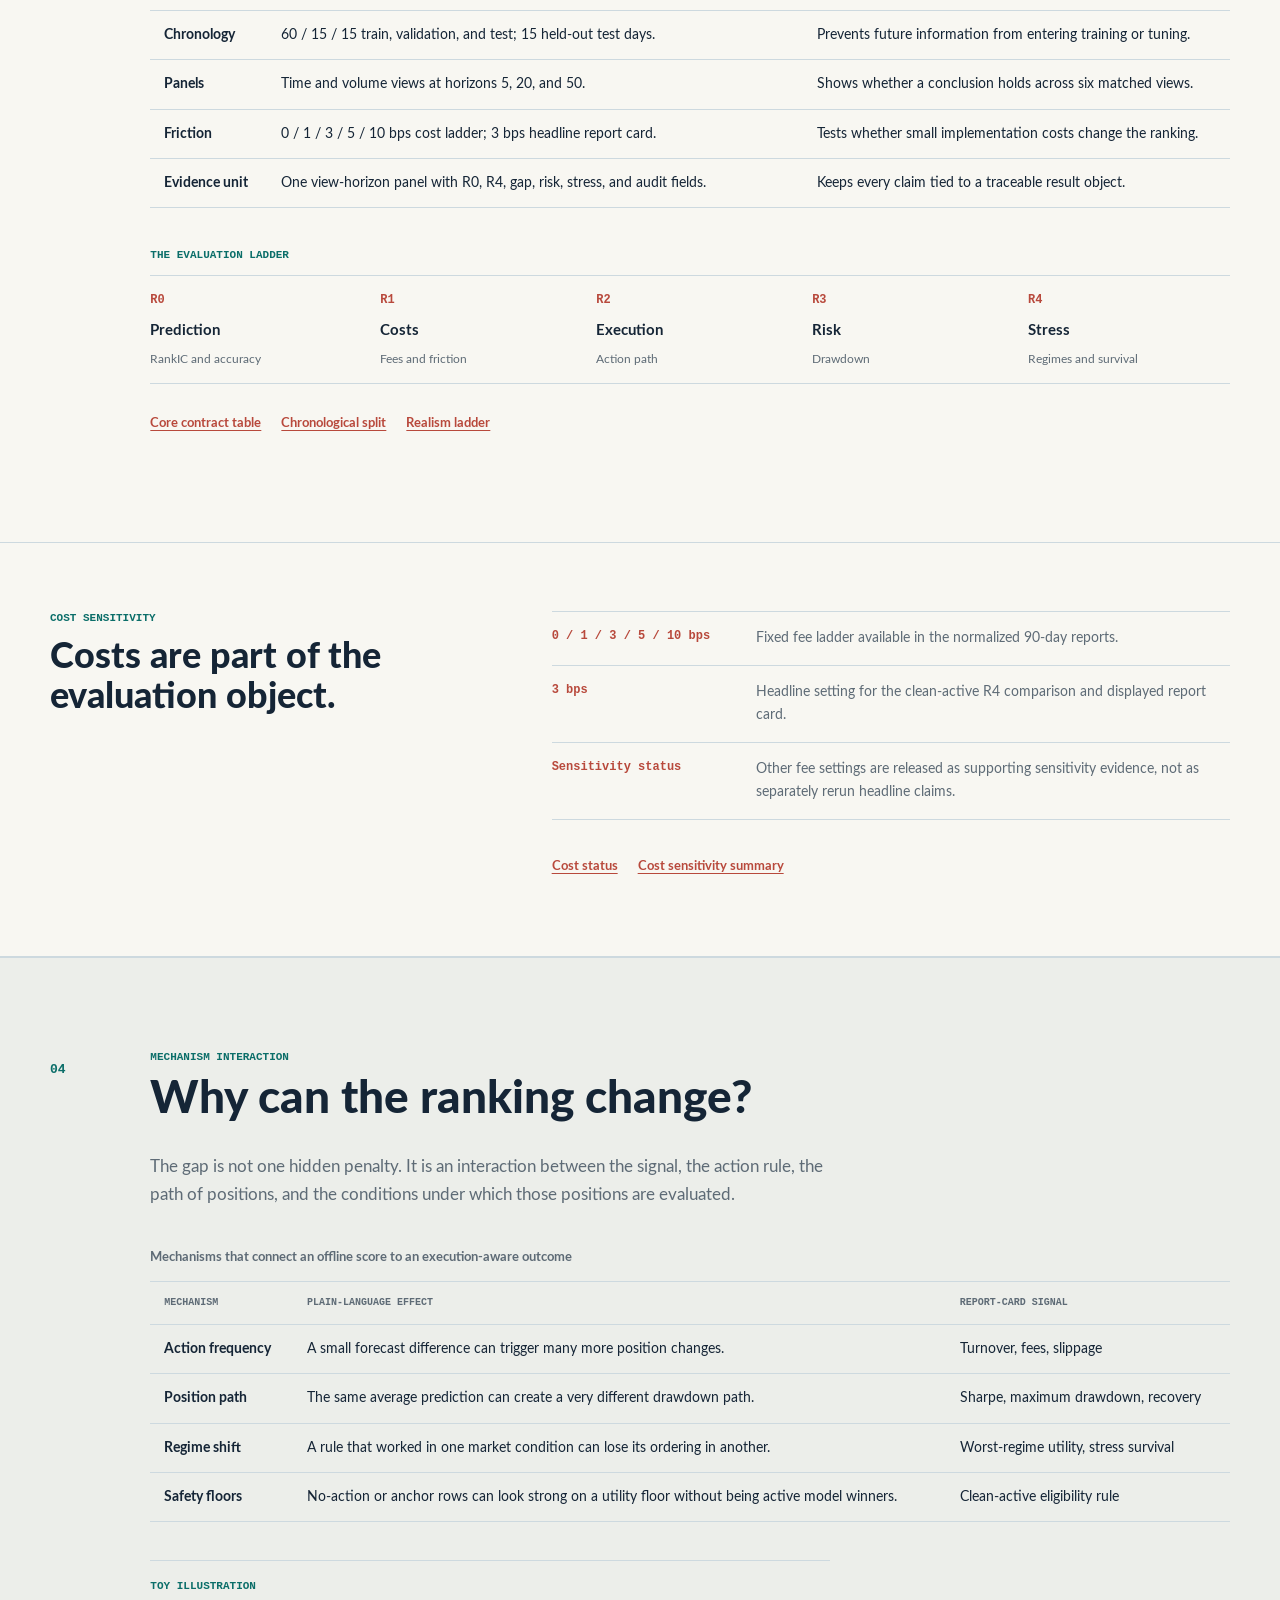
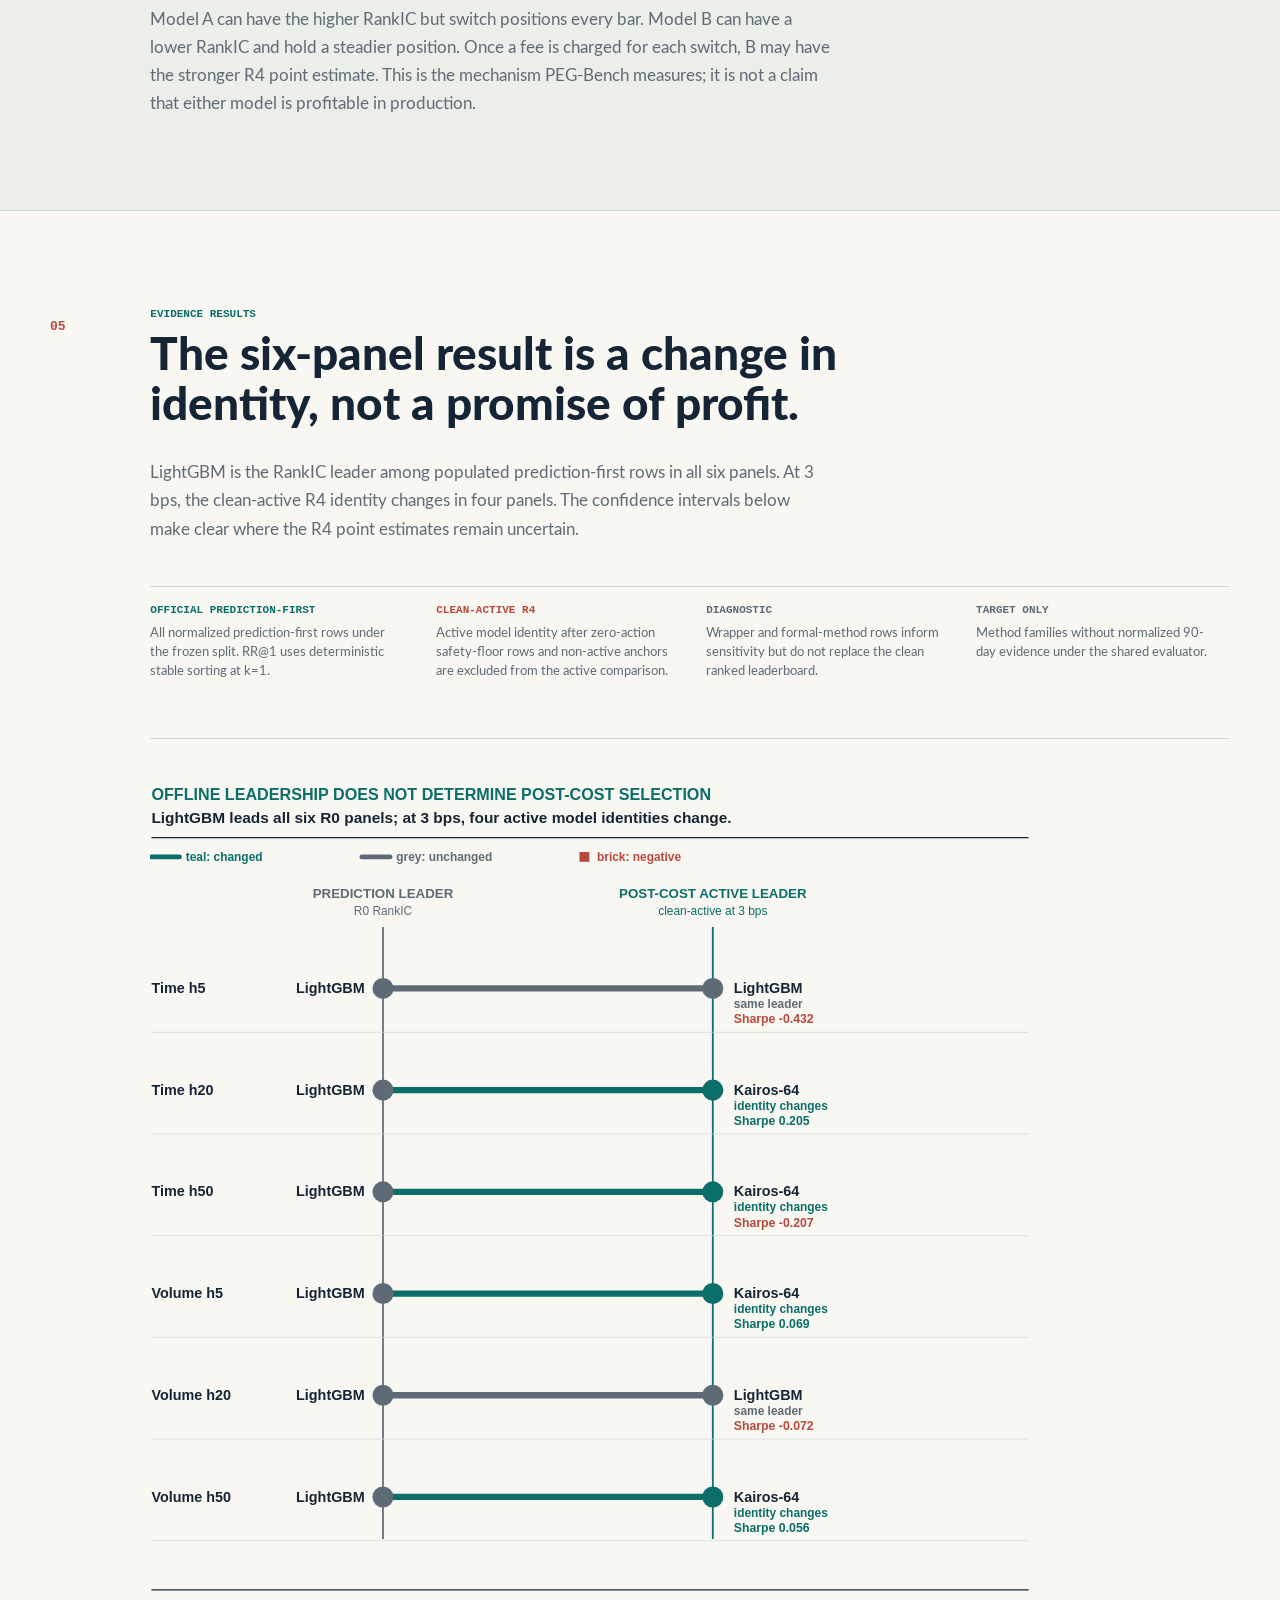
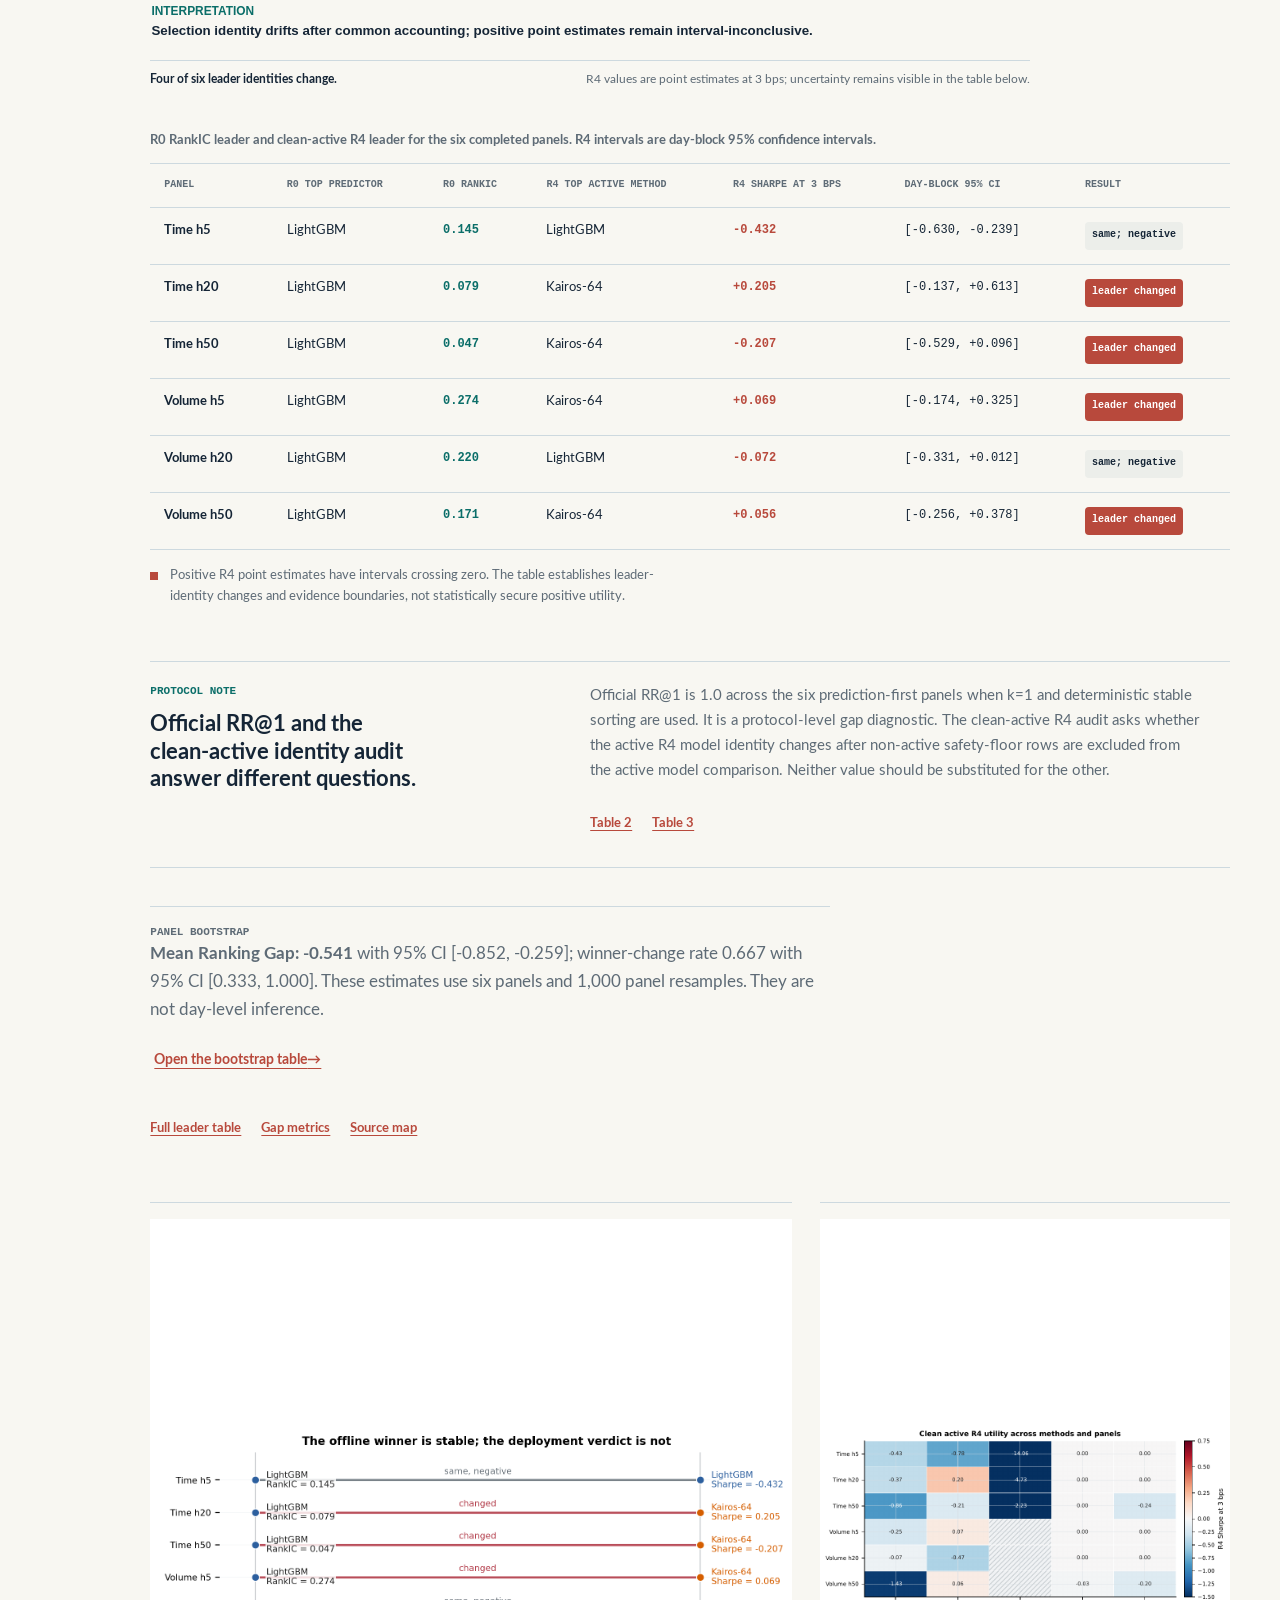
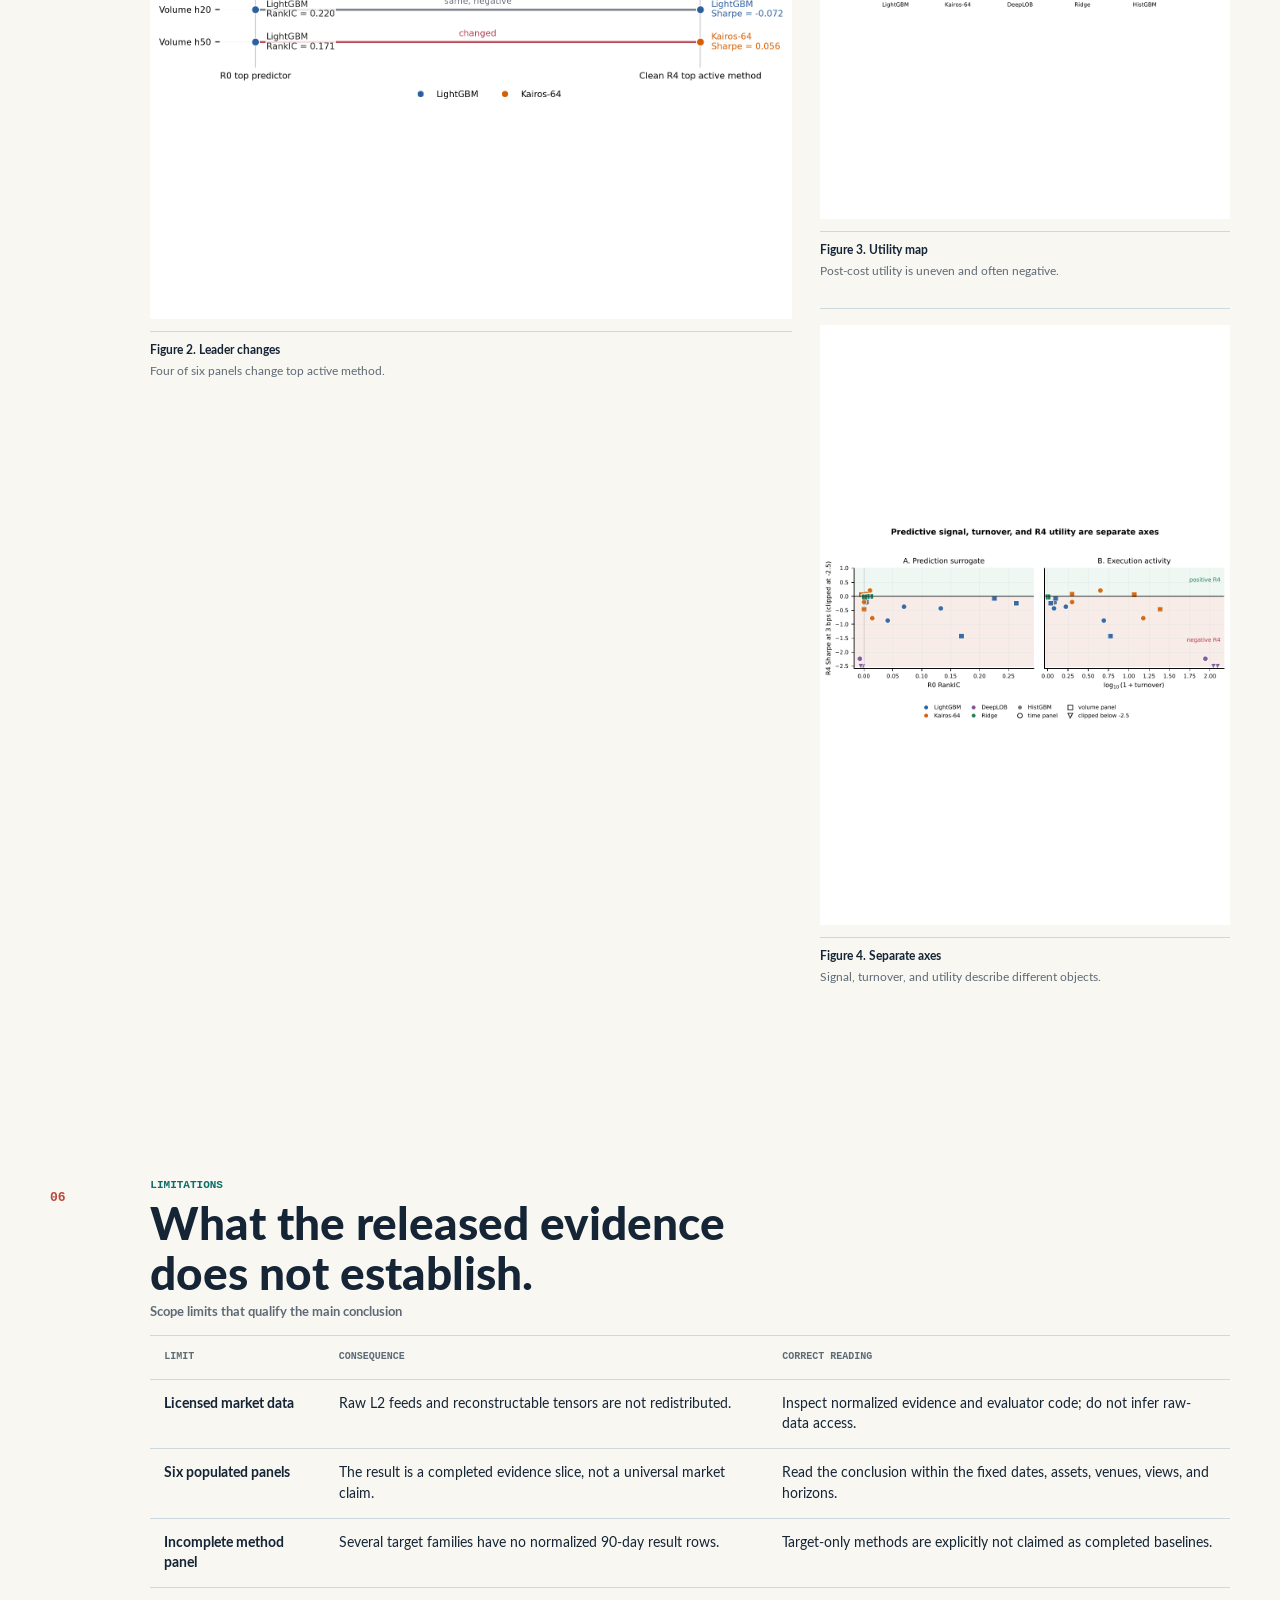
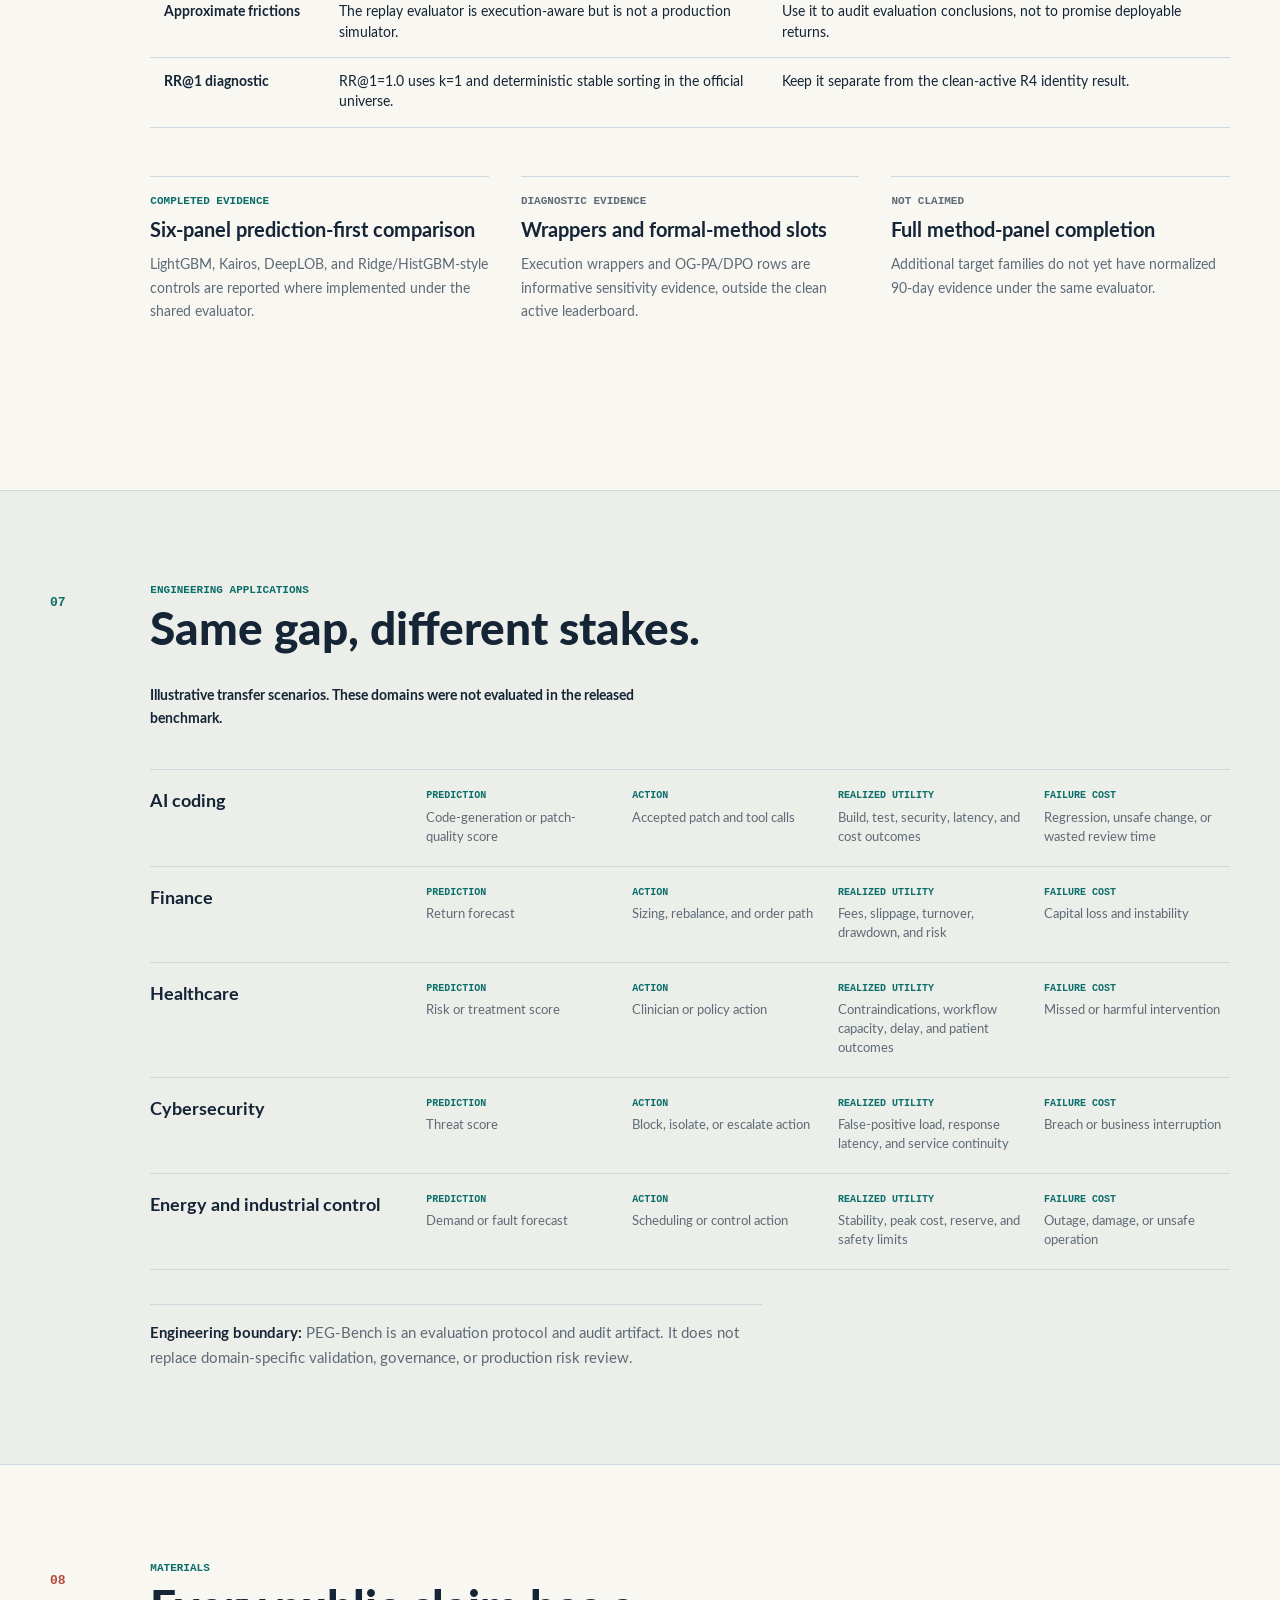
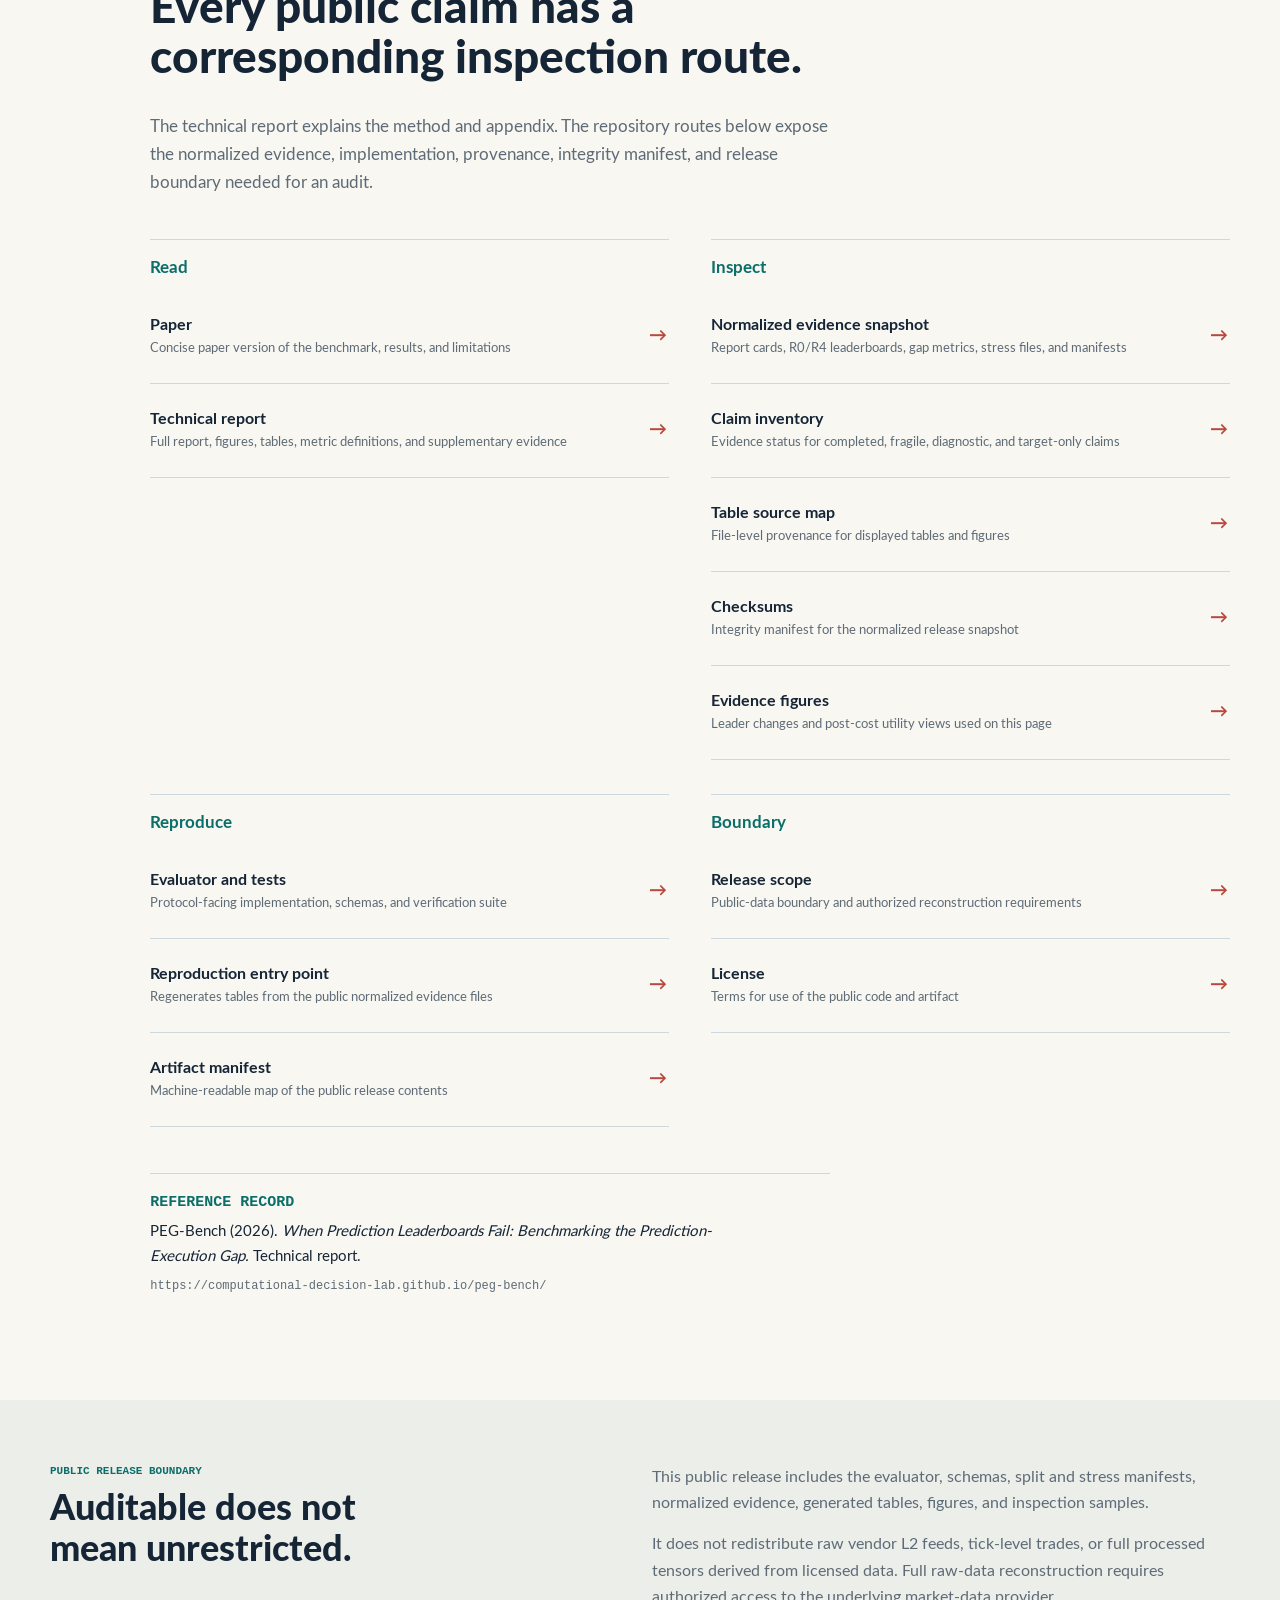
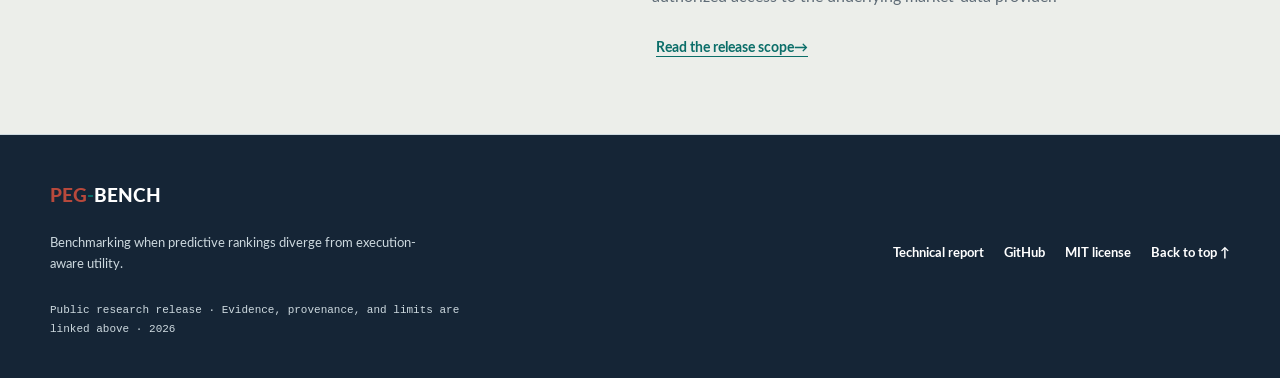
==== commit 5f4fa71c: "fix: resolve responsive review findings" ====
--- a/docs/index.html
+++ b/docs/index.html
@@ -151,7 +151,7 @@
     <section id="design" class="section shell numbered-section">
       <div class="numbered-heading"><span>03</span><div><p class="kicker">Experiment design</p><h2>One frozen contract makes the comparison inspectable.</h2></div></div>
       <p class="section-intro design-intro">The completed evidence slice is deliberately narrow. That narrowness lets a reader distinguish a measured result from a future benchmark target.</p>
-      <div class="design-table-wrap" tabindex="0" aria-label="Scrollable experiment design table">
+      <div class="design-table-wrap">
         <table class="design-table">
           <caption>Frozen PEG-Bench contract and its reader-facing purpose</caption>
           <thead><tr><th scope="col">Dimension</th><th scope="col">Frozen specification</th><th scope="col">Why it matters</th></tr></thead>
@@ -196,7 +196,7 @@
       <div class="shell">
         <div class="numbered-heading numbered-heading-light"><span>04</span><div><p class="kicker">Mechanism interaction</p><h2 id="mechanism-title">Why can the ranking change?</h2></div></div>
         <p class="mechanism-lede">The gap is not one hidden penalty. It is an interaction between the signal, the action rule, the path of positions, and the conditions under which those positions are evaluated.</p>
-        <div class="mechanism-table-wrap" tabindex="0" aria-label="Scrollable mechanism interaction table">
+        <div class="mechanism-table-wrap">
           <table class="mechanism-table">
             <caption>Mechanisms that connect an offline score to an execution-aware outcome</caption>
             <thead><tr><th scope="col">Mechanism</th><th scope="col">Plain-language effect</th><th scope="col">Report-card signal</th></tr></thead>
@@ -229,7 +229,7 @@
         <img src="./assets/peg-ranking-shift.svg" width="2400" height="3200" loading="lazy" alt="Six-panel ranking shift showing four clean-active leader identities changing between R0 prediction ranking and R4 execution-aware evaluation">
         <figcaption><strong>Four of six leader identities change.</strong><span>R4 values are point estimates at 3 bps; uncertainty remains visible in the table below.</span></figcaption>
       </figure>
-      <div class="result-table-wrap" tabindex="0" aria-label="Scrollable six-panel evidence result table">
+      <div class="result-table-wrap">
         <table class="result-table">
           <caption>R0 RankIC leader and clean-active R4 leader for the six completed panels. R4 intervals are day-block 95% confidence intervals.</caption>
           <thead><tr><th scope="col">Panel</th><th scope="col">R0 top predictor</th><th scope="col">R0 RankIC</th><th scope="col">R4 top active method</th><th scope="col">R4 Sharpe at 3 bps</th><th scope="col">Day-block 95% CI</th><th scope="col">Result</th></tr></thead>
@@ -263,7 +263,7 @@
 
     <section id="limits" class="section shell numbered-section">
       <div class="numbered-heading"><span>06</span><div><p class="kicker">Limitations</p><h2>What the released evidence does not establish.</h2></div></div>
-      <div class="limits-table-wrap" tabindex="0" aria-label="Scrollable limitations table">
+      <div class="limits-table-wrap">
         <table class="limits-table">
           <caption>Scope limits that qualify the main conclusion</caption>
           <thead><tr><th scope="col">Limit</th><th scope="col">Consequence</th><th scope="col">Correct reading</th></tr></thead>
--- a/docs/styles.css
+++ b/docs/styles.css
@@ -1,359 +1,1970 @@
+@font-face {
+  font-family: "Lato";
+  src: url("./assets/fonts/Lato-Regular.ttf") format("truetype");
+  font-style: normal;
+  font-weight: 400;
+  font-display: swap;
+}
+
+@font-face {
+  font-family: "Lato";
+  src: url("./assets/fonts/Lato-Bold.ttf") format("truetype");
+  font-style: normal;
+  font-weight: 700;
+  font-display: swap;
+}
+
+@font-face {
+  font-family: "Lato";
+  src: url("./assets/fonts/Lato-Heavy.ttf") format("truetype");
+  font-style: normal;
+  font-weight: 900;
+  font-display: swap;
+}
+
 :root {
-  --ink: #17232b;
-  --ink-soft: #4f6068;
-  --paper: #f7f8f6;
-  --paper-deep: #e8efeb;
-  --white: #ffffff;
-  --teal: #0d5a58;
-  --teal-deep: #084846;
-  --accent: #7c3030;
-  --accent-dark: #5d2020;
-  --highlight: #d9e8b1;
-  --line: #b9c5c1;
-  --line-dark: #26343b;
-  --line-light: rgba(255, 255, 255, .38);
-  --sans: "Avenir Next", Avenir, "Segoe UI", Helvetica, Arial, sans-serif;
+  --paper: #F8F7F2;
+  --ink: #152536;
+  --teal: #0B6E69;
+  --brick: #B8493C;
+  --grey: #5E6B76;
+  --rule: #CDD9DF;
+  --soft: #ECEEEA;
+  --white: #FFFFFF;
+  --sans: "Lato", "Avenir Next", "Segoe UI", sans-serif;
   --mono: "SFMono-Regular", Consolas, "Liberation Mono", monospace;
-}
-
-* { box-sizing: border-box; }
-html { scroll-behavior: smooth; }
-body { margin: 0; background: var(--paper); color: var(--ink); font-family: var(--sans); font-size: 16px; line-height: 1.58; }
-img { display: block; max-width: 100%; height: auto; }
-a { color: inherit; }
-a:focus-visible { outline: 3px solid var(--accent); outline-offset: 4px; }
-h1, h2, h3, p, ol, dl, figure { margin-top: 0; }
-h1, h2, h3, p { text-wrap: balance; }
-
-.shell { width: min(1180px, calc(100% - 48px)); margin-inline: auto; }
-.band { border-block: 1px solid var(--line); }
-.section { padding-block: 100px; }
-.numbered-section, .concept-band, .mechanism-band, .engineering-band { scroll-margin-top: 90px; }
-.anchor-alias { display: block; position: relative; top: -90px; visibility: hidden; }
-.skip-link { position: fixed; top: 12px; left: 14px; z-index: 20; transform: translateY(-180%); padding: 9px 13px; background: var(--ink); color: var(--white); font-weight: 800; text-decoration: none; }
-.skip-link:focus { transform: translateY(0); }
-
-.site-header { position: sticky; top: 0; z-index: 10; background: rgba(247, 248, 246, .98); border-bottom: 1px solid var(--line); }
-.nav { display: flex; min-height: 72px; align-items: center; justify-content: space-between; gap: 28px; }
-.wordmark { flex: 0 0 auto; color: var(--ink); font-size: 19px; font-weight: 850; text-decoration: none; }
-.wordmark span { color: var(--accent); }
-.wordmark i { color: var(--teal); font-style: normal; }
-.nav-links, .hero-actions, .footer-links { display: flex; align-items: center; gap: 20px; }
-.nav-links { min-width: 0; }
-.nav-links a, .footer-links a { font-size: 13px; font-weight: 750; text-decoration: none; white-space: nowrap; }
-.nav-links a:not(.nav-button):hover, .footer-links a:hover { color: var(--accent); }
-.nav-button { padding: 8px 12px; border: 1px solid var(--ink); background: var(--ink); color: var(--white); }
-.nav-button:hover { border-color: var(--accent); background: var(--accent); }
-
-.hero { padding: 96px 0 78px; border-top: 0; background: var(--paper); }
-.hero-grid { display: grid; grid-template-columns: minmax(0, .9fr) minmax(440px, 1.1fr); gap: 76px; align-items: center; }
-.kicker, .plain-label, .quote-label { margin-bottom: 14px; color: var(--teal); font-family: var(--mono); font-size: 12px; font-weight: 800; text-transform: uppercase; }
-.hero h1 { max-width: 650px; margin-bottom: 0; font-size: 64px; line-height: 1.04; font-weight: 850; }
-.hero-lede { max-width: 600px; margin: 27px 0; color: var(--ink-soft); font-size: 20px; line-height: 1.48; }
-.hero-question { max-width: 590px; margin: 28px 0 32px; padding: 14px 0 14px 18px; border-left: 4px solid var(--accent); }
-.hero-question span { display: block; margin-bottom: 5px; color: var(--accent); font-family: var(--mono); font-size: 12px; font-weight: 800; text-transform: uppercase; }
-.hero-question p { margin: 0; font-size: 17px; font-weight: 750; line-height: 1.42; }
-.hero-actions { flex-wrap: wrap; }
-.button { display: inline-flex; align-items: center; gap: 10px; padding: 12px 16px; border: 1px solid currentColor; font-size: 14px; font-weight: 800; text-decoration: none; }
-.button-dark { border-color: var(--ink); background: var(--ink); color: var(--white); }
-.button-dark:hover { border-color: var(--accent); background: var(--accent); }
-.text-link { display: inline-flex; align-items: center; gap: 8px; color: var(--accent-dark); font-size: 14px; font-weight: 800; text-decoration-thickness: 2px; text-underline-offset: 4px; }
-.text-link:hover { color: var(--teal); }
-.hero-meta { display: grid; grid-template-columns: repeat(3, minmax(0, 1fr)); gap: 16px; max-width: 640px; margin: 52px 0 0; padding-top: 18px; border-top: 1px solid var(--line); }
-.hero-meta div { min-width: 0; }
-.hero-meta dt { margin-bottom: 5px; color: var(--teal); font-family: var(--mono); font-size: 11px; font-weight: 800; text-transform: uppercase; }
-.hero-meta dd { margin: 0; font-size: 13px; font-weight: 750; line-height: 1.35; }
-.hero-figure { margin: 0; }
-.hero-figure img { width: 100%; border: 1px solid var(--ink); background: var(--white); }
-figcaption { display: flex; justify-content: space-between; gap: 20px; margin-top: 11px; color: var(--ink-soft); font-size: 12px; line-height: 1.4; }
-figcaption span { color: var(--accent); font-family: var(--mono); font-weight: 800; }
-
-.reader-map { background: var(--paper-deep); }
-.reader-map-grid { display: grid; grid-template-columns: 190px 1fr; gap: 32px; padding-block: 24px; align-items: start; }
-.reader-map .kicker { margin: 7px 0 0; color: var(--ink); }
-.reader-map ol { display: grid; grid-template-columns: repeat(4, minmax(0, 1fr)); gap: 0; margin: 0; padding: 0; list-style: none; border-top: 1px solid var(--ink); border-left: 1px solid var(--line); }
-.reader-map li { border-right: 1px solid var(--line); border-bottom: 1px solid var(--line); }
-.reader-map a { display: grid; min-height: 71px; gap: 5px; padding: 11px 14px; color: var(--ink); font-size: 13px; font-weight: 750; line-height: 1.25; text-decoration: none; }
-.reader-map a:hover { background: var(--white); color: var(--accent); }
-.reader-map a span { color: var(--accent); font-family: var(--mono); font-size: 11px; font-weight: 800; }
-
-.numbered-heading { display: grid; grid-template-columns: 92px minmax(0, 1fr); gap: 26px; max-width: 980px; }
-.numbered-heading > span { padding-top: 9px; color: var(--accent); font-family: var(--mono); font-size: 14px; font-weight: 800; }
-.numbered-heading .kicker { margin-bottom: 12px; }
-.numbered-heading h2 { max-width: 840px; margin-bottom: 0; font-size: 48px; line-height: 1.09; font-weight: 850; }
-.section-intro { max-width: 760px; margin: 30px 0 42px 118px; color: var(--ink-soft); font-size: 17px; }
-
-.problem-grid { display: grid; grid-template-columns: repeat(2, minmax(0, 1fr)); gap: 66px; max-width: 1040px; margin: 54px 0 0 118px; }
-.plain-reading, .formal-reading { padding-top: 19px; border-top: 3px solid var(--ink); }
-.plain-reading { border-top-color: var(--teal); }
-.formal-reading { border-top-color: var(--accent); }
-.problem-grid p:not(.plain-label) { margin-bottom: 17px; color: var(--ink-soft); font-size: 17px; }
-.problem-grid p:last-child { margin-bottom: 0; }
-.reading-note { padding-top: 15px; border-top: 1px solid var(--line); font-size: 15px !important; }
-.problem-flow { display: grid; grid-template-columns: 1fr 32px 1fr 32px 1fr; gap: 14px; align-items: center; max-width: 1062px; margin: 55px 0 0 118px; padding: 20px 0; border-top: 1px solid var(--ink); border-bottom: 1px solid var(--line); }
-.problem-flow div { display: grid; gap: 5px; }
-.problem-flow div > span { color: var(--teal); font-family: var(--mono); font-size: 11px; font-weight: 800; text-transform: uppercase; }
-.problem-flow strong { font-size: 15px; line-height: 1.35; }
-.flow-arrow { color: var(--accent); font-size: 23px; font-weight: 800; text-align: center; }
-
-.concept-band, .mechanism-band, .engineering-band { padding-block: 92px; background: var(--teal-deep); color: var(--white); }
-.numbered-heading-light > span { color: var(--highlight); }
-.numbered-heading-light .kicker, .concept-band .plain-label, .mechanism-band .quote-label, .engineering-band .kicker { color: var(--highlight); }
-.concept-flow { display: grid; grid-template-columns: 1fr 34px 1fr 34px 1fr; gap: 18px; align-items: stretch; max-width: 1062px; margin: 54px 0 0 118px; }
-.concept-flow article { min-height: 238px; padding: 21px 0; border-top: 1px solid var(--line-light); border-bottom: 1px solid var(--line-light); }
-.concept-flow .flow-arrow { align-self: center; color: var(--highlight); }
-.concept-index { color: var(--highlight); font-family: var(--mono); font-size: 13px; font-weight: 800; }
-.concept-flow h3 { margin: 43px 0 12px; font-size: 22px; line-height: 1.2; }
-.concept-flow p { margin-bottom: 0; color: #e1efec; font-size: 14px; line-height: 1.48; }
-.glossary-grid { display: grid; grid-template-columns: repeat(5, minmax(0, 1fr)); margin: 38px 0 0 118px; border-top: 1px solid var(--line-light); }
-.glossary-grid > div { min-height: 138px; padding: 17px 16px 17px 0; border-right: 1px solid var(--line-light); }
-.glossary-grid > div + div { padding-left: 16px; }
-.glossary-grid > div:last-child { border-right: 0; }
-.glossary-grid span { color: var(--highlight); font-family: var(--mono); font-size: 14px; font-weight: 800; }
-.glossary-grid p { margin: 17px 0 0; color: #e1efec; font-size: 13px; line-height: 1.42; }
-
-.design-table-wrap, .mechanism-table-wrap, .limits-table-wrap, .result-table-wrap { overflow-x: auto; margin-left: 118px; }
-.design-table-wrap:focus-visible, .mechanism-table-wrap:focus-visible, .limits-table-wrap:focus-visible, .result-table-wrap:focus-visible { outline: 3px solid var(--accent); outline-offset: 4px; }
-.design-table, .mechanism-table, .limits-table, .result-table { width: 100%; border-collapse: collapse; }
-.design-table { min-width: 880px; border-top: 1px solid var(--ink); }
-.design-table caption, .mechanism-table caption, .limits-table caption, .result-table caption { padding-bottom: 13px; color: var(--ink-soft); font-size: 13px; font-weight: 700; text-align: left; caption-side: top; }
-.design-table th, .design-table td, .mechanism-table th, .mechanism-table td, .limits-table th, .limits-table td, .result-table th, .result-table td { padding: 15px 15px; border-bottom: 1px solid var(--line); text-align: left; vertical-align: top; font-size: 14px; line-height: 1.45; }
-.design-table thead th, .mechanism-table thead th, .limits-table thead th, .result-table thead th { color: var(--ink-soft); font-family: var(--mono); font-size: 11px; font-weight: 800; text-transform: uppercase; }
-.design-table tbody th, .mechanism-table tbody th, .limits-table tbody th, .result-table tbody th { font-weight: 800; }
-.design-table tbody tr:last-child > *, .mechanism-table tbody tr:last-child > *, .limits-table tbody tr:last-child > *, .result-table tbody tr:last-child > * { border-bottom: 0; }
-.ladder-inline { max-width: 1062px; margin: 42px 0 0 118px; }
-.ladder-inline .plain-label { margin-bottom: 10px; }
-.ladder-inline ol { display: grid; grid-template-columns: repeat(5, minmax(0, 1fr)); margin: 0; padding: 0; list-style: none; border-top: 1px solid var(--ink); }
-.ladder-inline li { display: grid; gap: 8px; min-height: 116px; padding: 16px 15px 16px 0; border-right: 1px solid var(--line); }
-.ladder-inline li + li { padding-left: 15px; }
-.ladder-inline li:last-child { border-right: 0; }
-.ladder-inline span { color: var(--accent); font-family: var(--mono); font-size: 13px; font-weight: 800; }
-.ladder-inline strong { font-size: 15px; }
-.ladder-inline small { color: var(--ink-soft); font-size: 12px; line-height: 1.35; }
-.inline-links { display: flex; flex-wrap: wrap; gap: 10px 20px; margin: 19px 0 0 118px; }
-.inline-links a { color: var(--accent-dark); font-size: 13px; font-weight: 800; text-decoration-thickness: 1px; text-underline-offset: 3px; }
-.inline-links a:hover { color: var(--teal); }
-
-.cost-band { padding-block: 74px; background: var(--paper-deep); }
-.cost-grid { display: grid; grid-template-columns: .74fr 1.26fr; column-gap: 72px; row-gap: 25px; align-items: start; }
-.cost-grid h2 { max-width: 435px; margin-bottom: 0; font-size: 38px; line-height: 1.13; font-weight: 850; }
-.cost-list { border-top: 1px solid var(--ink); }
-.cost-list div { display: grid; grid-template-columns: 180px 1fr; gap: 24px; padding: 16px 0; border-bottom: 1px solid var(--line); }
-.cost-list span { color: var(--accent); font-family: var(--mono); font-size: 12px; font-weight: 800; }
-.cost-list p { margin: 0; color: var(--ink-soft); font-size: 14px; }
-.cost-grid > .inline-links { grid-column: 2; margin: 0; }
-
-.mechanism-lede { max-width: 760px; margin: 30px 0 43px 118px; color: #e1efec; font-size: 17px; }
-.mechanism-table-wrap { border-top-color: var(--line-light); }
-.mechanism-table { min-width: 820px; border-top: 1px solid var(--line-light); }
-.mechanism-table caption { color: #e1efec; }
-.mechanism-table th, .mechanism-table td { border-bottom-color: var(--line-light); color: var(--white); }
-.mechanism-table thead th { color: var(--highlight); }
-.mechanism-table td { color: #e1efec; }
-.mechanism-example { max-width: 880px; margin: 40px 0 0 118px; padding: 21px 0 0; border-top: 3px solid var(--highlight); }
-.mechanism-example .quote-label { margin-bottom: 14px; }
-.mechanism-example p:last-child { margin-bottom: 0; color: #e1efec; font-size: 17px; }
-
-.evidence-legend { display: grid; grid-template-columns: repeat(4, minmax(0, 1fr)); margin: 0 0 38px 118px; border-top: 1px solid var(--ink); border-bottom: 1px solid var(--line); }
-.evidence-legend article { min-height: 156px; padding: 17px 17px 18px 0; border-right: 1px solid var(--line); }
-.evidence-legend article + article { padding-left: 17px; }
-.evidence-legend article:last-child { border-right: 0; }
-.evidence-label { margin-bottom: 8px; font-family: var(--mono); font-size: 11px; font-weight: 800; text-transform: uppercase; }
-.evidence-label.official { color: var(--teal); }
-.evidence-label.active { color: var(--accent); }
-.evidence-label.diagnostic { color: #66520c; }
-.evidence-label.target { color: var(--ink-soft); }
-.evidence-legend article > p:last-child { margin-bottom: 0; color: var(--ink-soft); font-size: 13px; line-height: 1.42; }
-.result-table-wrap { border-top: 1px solid var(--ink); border-bottom: 1px solid var(--ink); }
-.result-table { min-width: 1030px; }
-.result-table th, .result-table td { font-size: 13px; }
-.num { font-family: var(--mono); font-size: 12px !important; font-variant-numeric: tabular-nums; }
-.prediction-value { color: var(--teal); font-weight: 800; }
-.execution-value { color: var(--accent); font-weight: 800; }
-.status { display: inline-block; padding: 3px 6px; font-family: var(--mono); font-size: 10px; font-weight: 800; }
-.status.changed { background: #f0d9d6; color: #5d2020; }
-.status.same { background: #d8ece7; color: #084846; }
-.table-note { display: flex; align-items: flex-start; gap: 9px; max-width: 910px; margin: 15px 0 0 118px; color: var(--ink-soft); font-size: 13px; }
-.note-dot { width: 9px; height: 9px; flex: 0 0 auto; margin-top: 6px; border-radius: 50%; background: var(--accent); }
-.results-links { margin-top: 26px; }
-.figure-grid { display: grid; grid-template-columns: 1.22fr .78fr; gap: 28px; margin: 55px 0 0 118px; }
-.figure-card { margin: 0; padding-top: 17px; border-top: 1px solid var(--ink); }
-.figure-card:first-child { grid-row: span 2; }
-.figure-card img { width: 100%; border: 1px solid var(--line); background: var(--white); }
-.figure-card figcaption { align-items: baseline; }
-.figure-card figcaption strong { color: var(--ink); font-size: 14px; }
-.protocol-caveat { display: grid; grid-template-columns: .7fr 1.3fr; gap: 58px; max-width: 1062px; margin: 62px 0 0 118px; padding: 25px 0; border-top: 1px solid var(--ink); border-bottom: 1px solid var(--line); }
-.protocol-caveat h3 { margin-bottom: 0; font-size: 23px; line-height: 1.22; }
-.protocol-caveat > div:last-child > p:first-child { margin-bottom: 0; color: var(--ink-soft); font-size: 15px; }
-.protocol-caveat .inline-links { margin: 20px 0 0; }
-.results-uncertainty { max-width: 950px; margin: 40px 0 0 118px; padding: 22px 0 0; border-top: 3px solid var(--teal); }
-.results-uncertainty .quote-label { margin-bottom: 11px; }
-.results-uncertainty p { margin-bottom: 17px; color: var(--ink-soft); font-size: 16px; }
-.results-uncertainty strong { color: var(--ink); }
-
-.limits-table { min-width: 900px; border-top: 1px solid var(--ink); }
-.claim-status-grid { display: grid; grid-template-columns: repeat(3, minmax(0, 1fr)); gap: 34px; margin: 52px 0 0 118px; }
-.status-panel { min-height: 226px; padding-top: 18px; border-top: 3px solid var(--ink); }
-.status-panel.completed { border-top-color: var(--teal); }
-.status-panel.diagnostic { border-top-color: #66520c; }
-.status-panel.pending { border-top-color: var(--ink-soft); }
-.status-label { margin-bottom: 25px; font-family: var(--mono); font-size: 11px; font-weight: 800; text-transform: uppercase; }
-.completed .status-label { color: var(--teal); }
-.diagnostic .status-label { color: #66520c; }
-.pending .status-label { color: var(--ink-soft); }
-.status-panel h3 { margin-bottom: 12px; font-size: 21px; line-height: 1.22; }
-.status-panel p:last-child { margin-bottom: 0; color: var(--ink-soft); font-size: 14px; }
-
-.engineering-grid { display: grid; grid-template-columns: .72fr 1.28fr; gap: 74px; align-items: start; }
-.engineering-grid .numbered-heading { grid-template-columns: 1fr; gap: 0; }
-.engineering-grid .numbered-heading > span { padding-top: 0; margin-bottom: 18px; }
-.engineering-grid h2 { font-size: 41px; }
-.engineering-copy { border-top: 1px solid var(--line-light); }
-.engineering-list { margin: 0; padding: 0; list-style: none; }
-.engineering-list li { display: grid; grid-template-columns: 48px 1fr; gap: 17px; padding: 17px 0; border-bottom: 1px solid var(--line-light); }
-.engineering-list li > span { color: var(--highlight); font-family: var(--mono); font-size: 12px; font-weight: 800; }
-.engineering-list strong { font-size: 16px; }
-.engineering-list p { margin: 4px 0 0; color: #e1efec; font-size: 14px; }
-.engineering-note { margin: 30px 0 0; padding: 17px 0 0; border-top: 3px solid var(--highlight); color: #e1efec; font-size: 15px; }
-.engineering-note strong { color: var(--white); }
-.engineering-copy .inline-links { margin: 22px 0 0; }
-.engineering-copy .inline-links a { color: var(--highlight); }
-
-.resource-intro { max-width: 780px; }
-.materials-grid { display: grid; grid-template-columns: repeat(2, minmax(0, 1fr)); margin: 44px 0 0 118px; border-top: 1px solid var(--ink); }
-.material-link { display: grid; grid-template-columns: 42px 1fr 20px; gap: 14px; min-height: 112px; align-items: center; padding: 18px 18px 18px 0; border-right: 1px solid var(--line); border-bottom: 1px solid var(--line); color: var(--ink); text-decoration: none; }
-.material-link:nth-child(even) { padding-left: 18px; border-right: 0; }
-.material-link:hover { background: var(--paper-deep); color: var(--accent); }
-.material-index { align-self: start; color: var(--accent); font-family: var(--mono); font-size: 12px; font-weight: 800; }
-.material-link strong, .material-link small { display: block; }
-.material-link strong { font-size: 17px; line-height: 1.25; }
-.material-link small { margin-top: 5px; color: var(--ink-soft); font-size: 13px; line-height: 1.35; }
-.material-link > span:last-child { color: var(--accent); font-size: 20px; font-weight: 800; }
-.citation-block { max-width: 780px; margin: 48px 0 0 118px; padding-top: 21px; border-top: 1px solid var(--ink); }
-.citation-block .quote-label { margin-bottom: 12px; }
-.citation-block p { margin-bottom: 7px; font-size: 15px; }
-.citation-block cite { font-style: italic; }
-.citation-url { color: var(--ink-soft); font-family: var(--mono); font-size: 12px !important; overflow-wrap: anywhere; }
-
-.boundary-band { padding-block: 68px; background: var(--highlight); }
-.boundary-grid { display: grid; grid-template-columns: .76fr 1.24fr; gap: 76px; align-items: start; }
-.boundary-grid .kicker { color: var(--ink); }
-.boundary-grid h2 { max-width: 430px; margin-bottom: 0; font-size: 38px; line-height: 1.13; font-weight: 850; }
-.boundary-copy { max-width: 650px; }
-.boundary-copy p { margin-bottom: 16px; font-size: 16px; }
-.boundary-copy .text-link { margin-top: 8px; }
-
-.site-footer { padding-block: 44px; background: var(--ink); color: var(--white); }
-.footer-grid { display: grid; grid-template-columns: 1fr 1fr; gap: 28px; align-items: end; }
-.footer-grid .wordmark { color: var(--white); }
-.footer-grid > div:first-child p { max-width: 360px; margin: 16px 0 0; color: #d5e0df; font-size: 13px; }
-.footer-links { justify-content: flex-end; flex-wrap: wrap; gap: 12px 20px; }
-.footer-links a { color: #d5e0df; }
-.footer-meta { grid-column: 1 / -1; margin-bottom: 0; color: #aec1bf; font-family: var(--mono); font-size: 11px; }
-
-.not-found { min-height: calc(100vh - 72px); max-width: 830px; padding-top: 142px; padding-bottom: 120px; }
-.not-found h1 { max-width: 650px; margin-bottom: 23px; font-size: 56px; line-height: 1.04; font-weight: 850; }
-.not-found > p:not(.kicker) { max-width: 650px; margin-bottom: 32px; color: var(--ink-soft); font-size: 18px; }
-.not-found-links { display: flex; flex-wrap: wrap; align-items: center; gap: 16px 24px; padding-top: 24px; border-top: 1px solid var(--ink); }
+  --header-height: 68px;
+}
+
+*,
+*::before,
+*::after {
+  box-sizing: border-box;
+}
+
+html {
+  scroll-behavior: smooth;
+  scroll-padding-top: calc(var(--header-height) + 18px + env(safe-area-inset-top));
+}
+
+body {
+  margin: 0;
+  background: var(--paper);
+  color: var(--ink);
+  font-family: var(--sans);
+  font-size: 17px;
+  line-height: 1.65;
+  letter-spacing: 0;
+}
+
+img {
+  display: block;
+  max-width: 100%;
+}
+
+a {
+  color: inherit;
+}
+
+a,
+button,
+summary {
+  min-height: 44px;
+}
+
+:focus-visible {
+  outline: 3px solid var(--brick);
+  outline-offset: 4px;
+}
+
+h1,
+h2,
+h3,
+p,
+ol,
+dl,
+figure {
+  margin-top: 0;
+}
+
+h1,
+h2,
+h3 {
+  text-wrap: balance;
+}
+
+p {
+  max-width: 68ch;
+}
+
+.shell {
+  width: min(calc(100% - 48px), 1180px);
+  margin-inline: auto;
+}
+
+.band {
+  border-block: 1px solid var(--rule);
+}
+
+.section {
+  padding-block: 96px;
+}
+
+section[id],
+.anchor-alias {
+  scroll-margin-top: calc(var(--header-height) + 18px + env(safe-area-inset-top));
+}
+
+.anchor-alias {
+  display: block;
+  position: relative;
+  top: calc((var(--header-height) + 18px) * -1);
+  visibility: hidden;
+}
+
+.skip-link {
+  position: fixed;
+  top: max(10px, env(safe-area-inset-top));
+  left: max(12px, env(safe-area-inset-left));
+  z-index: 30;
+  display: inline-flex;
+  align-items: center;
+  transform: translateY(-180%);
+  padding: 8px 12px;
+  border-radius: 4px;
+  background: var(--ink);
+  color: var(--white);
+  font-weight: 700;
+  text-decoration: none;
+}
+
+.skip-link:focus {
+  transform: translateY(0);
+}
+
+.site-header {
+  position: sticky;
+  top: 0;
+  z-index: 20;
+  padding-top: env(safe-area-inset-top);
+  padding-inline: env(safe-area-inset-left) env(safe-area-inset-right);
+  border-bottom: 1px solid var(--rule);
+  background: var(--paper);
+}
+
+.nav {
+  display: grid;
+  grid-template-columns: minmax(150px, 1fr) auto auto;
+  gap: 28px;
+  align-items: center;
+  min-height: var(--header-height);
+}
+
+.wordmark {
+  display: inline-flex;
+  align-items: center;
+  width: max-content;
+  color: var(--ink);
+  font-size: 19px;
+  font-weight: 900;
+  line-height: 1;
+  text-decoration: none;
+}
+
+.wordmark span {
+  color: var(--brick);
+}
+
+.wordmark i {
+  color: var(--teal);
+  font-style: normal;
+}
+
+.nav-primary,
+.hero-actions,
+.footer-links,
+.inline-links {
+  display: flex;
+  align-items: center;
+  flex-wrap: wrap;
+}
+
+.nav-primary {
+  flex-wrap: nowrap;
+  gap: 26px;
+}
+
+.nav-primary a,
+.nav-paper,
+.footer-links a {
+  display: inline-flex;
+  align-items: center;
+  color: var(--ink);
+  font-size: 13px;
+  font-weight: 700;
+  text-decoration: none;
+  white-space: nowrap;
+}
+
+.nav-primary a:hover,
+.footer-links a:hover {
+  color: var(--teal);
+}
+
+.nav-paper {
+  justify-content: center;
+  min-width: 78px;
+  padding-inline: 16px;
+  border: 1px solid var(--ink);
+  border-radius: 4px;
+  background: var(--ink);
+  color: var(--white);
+}
+
+.nav-paper:hover {
+  border-color: var(--teal);
+  background: var(--teal);
+}
+
+.mobile-menu {
+  display: none;
+  position: relative;
+}
+
+.hero {
+  min-height: calc(100dvh - var(--header-height) - 42px);
+  padding-block: 54px 46px;
+  border-top: 0;
+}
+
+.hero-grid {
+  display: grid;
+  grid-template-columns: repeat(12, minmax(0, 1fr));
+  gap: 24px;
+  align-items: center;
+}
+
+.hero-copy {
+  grid-column: 1 / span 7;
+  padding-block: 22px;
+}
+
+.project-marker,
+.kicker,
+.plain-label,
+.quote-label,
+.evidence-label,
+.status-label {
+  color: var(--teal);
+  font-family: var(--mono);
+  font-size: 11px;
+  font-weight: 700;
+  line-height: 1.35;
+  text-transform: uppercase;
+}
+
+.project-marker {
+  margin-bottom: 18px;
+}
+
+.hero h1 {
+  max-width: 690px;
+  margin-bottom: 18px;
+  font-size: 60px;
+  font-weight: 900;
+  line-height: 1.02;
+  letter-spacing: 0;
+}
+
+.hero-subtitle {
+  max-width: 610px;
+  margin-bottom: 24px;
+  color: var(--teal);
+  font-size: 24px;
+  font-weight: 700;
+  line-height: 1.25;
+}
+
+.hero-thesis {
+  max-width: 540px;
+  margin-bottom: 30px;
+  color: var(--grey);
+  font-size: 19px;
+  line-height: 1.5;
+}
+
+.hero-actions {
+  gap: 10px 14px;
+}
+
+.button,
+.text-link {
+  display: inline-flex;
+  align-items: center;
+  justify-content: center;
+  border-radius: 4px;
+  font-size: 14px;
+  font-weight: 700;
+  line-height: 1;
+  text-decoration: none;
+  white-space: nowrap;
+}
+
+.button {
+  padding: 12px 17px;
+  border: 1px solid var(--ink);
+}
+
+.button-primary {
+  background: var(--ink);
+  color: var(--white);
+}
+
+.button-primary:hover {
+  border-color: var(--teal);
+  background: var(--teal);
+}
+
+.button-secondary {
+  background: transparent;
+  color: var(--ink);
+}
+
+.button-secondary:hover {
+  border-color: var(--teal);
+  color: var(--teal);
+}
+
+.text-link {
+  padding-inline: 4px;
+  color: var(--brick);
+  text-decoration: underline;
+  text-decoration-thickness: 1px;
+  text-underline-offset: 4px;
+}
+
+.text-link:hover {
+  color: var(--teal);
+}
+
+.hero-evidence {
+  grid-column: 9 / -1;
+  width: min(100%, 388px);
+  margin: 0 0 0 auto;
+}
+
+.hero-evidence img {
+  width: 100%;
+  height: auto;
+  aspect-ratio: 3 / 4;
+  object-fit: contain;
+  background: var(--paper);
+}
+
+figcaption {
+  display: flex;
+  justify-content: space-between;
+  gap: 18px;
+  margin-top: 12px;
+  padding-top: 10px;
+  border-top: 1px solid var(--rule);
+  color: var(--grey);
+  font-size: 12px;
+  line-height: 1.4;
+}
+
+figcaption strong {
+  color: var(--ink);
+}
+
+.hero-evidence figcaption strong {
+  flex: 0 0 auto;
+  color: var(--brick);
+  font-size: 24px;
+  line-height: 1;
+}
+
+.hero-evidence figcaption span {
+  max-width: 190px;
+  text-align: right;
+}
+
+.reader-map {
+  background: var(--soft);
+}
+
+.reader-map-grid {
+  display: grid;
+  grid-template-columns: repeat(12, minmax(0, 1fr));
+  gap: 24px;
+  padding-block: 21px;
+  align-items: start;
+}
+
+.reader-map .kicker {
+  grid-column: 1 / span 2;
+  margin: 9px 0 0;
+  color: var(--ink);
+}
+
+.reader-map ol {
+  grid-column: 3 / -1;
+  display: grid;
+  grid-template-columns: repeat(4, minmax(0, 1fr));
+  margin: 0;
+  padding: 0;
+  border-top: 1px solid var(--rule);
+  list-style: none;
+}
+
+.reader-map li {
+  min-width: 0;
+  border-bottom: 1px solid var(--rule);
+}
+
+.reader-map a {
+  display: grid;
+  grid-template-columns: 27px minmax(0, 1fr);
+  gap: 8px;
+  align-items: center;
+  min-height: 52px;
+  padding: 4px 12px 4px 0;
+  color: var(--ink);
+  font-size: 12px;
+  font-weight: 700;
+  line-height: 1.25;
+  text-decoration: none;
+}
+
+.reader-map a:hover {
+  color: var(--teal);
+}
+
+.reader-map a span {
+  color: var(--teal);
+  font-family: var(--mono);
+  font-size: 10px;
+}
+
+.numbered-heading {
+  display: grid;
+  grid-template-columns: repeat(12, minmax(0, 1fr));
+  gap: 24px;
+  align-items: start;
+}
+
+.numbered-heading > span {
+  grid-column: 1;
+  padding-top: 9px;
+  color: var(--brick);
+  font-family: var(--mono);
+  font-size: 13px;
+  font-weight: 700;
+}
+
+.numbered-heading > div {
+  grid-column: 2 / span 9;
+}
+
+.numbered-heading .kicker {
+  margin-bottom: 10px;
+}
+
+.numbered-heading h2 {
+  max-width: 840px;
+  margin-bottom: 0;
+  font-size: 46px;
+  font-weight: 900;
+  line-height: 1.08;
+  letter-spacing: 0;
+}
+
+.section-intro,
+.mechanism-lede {
+  max-width: 68ch;
+  margin: 28px 0 42px calc((100% + 24px) / 12);
+  color: var(--grey);
+}
+
+.problem-grid {
+  display: grid;
+  grid-template-columns: repeat(2, minmax(0, 1fr));
+  gap: 58px;
+  max-width: 1028px;
+  margin: 52px 0 0 calc((100% + 24px) / 12);
+}
+
+.plain-reading,
+.formal-reading {
+  padding-top: 18px;
+  border-top: 1px solid var(--rule);
+}
+
+.plain-label,
+.quote-label {
+  margin-bottom: 12px;
+}
+
+.plain-reading .plain-label {
+  color: var(--teal);
+}
+
+.formal-reading .plain-label {
+  color: var(--brick);
+}
+
+.problem-grid p:not(.plain-label) {
+  margin-bottom: 17px;
+  color: var(--grey);
+}
+
+.problem-grid p:last-child {
+  margin-bottom: 0;
+}
+
+.reading-note {
+  padding-top: 14px;
+  border-top: 1px solid var(--rule);
+  font-size: 15px;
+}
+
+.decision-chain {
+  margin: 44px 0 0 calc((100% + 24px) / 12);
+  color: var(--grey);
+  font-family: var(--mono);
+  font-size: 13px;
+}
+
+.decision-chain strong {
+  color: var(--ink);
+}
+
+.problem-flow,
+.concept-flow {
+  display: grid;
+  grid-template-columns: 1fr 32px 1fr 32px 1fr;
+  gap: 14px;
+  align-items: center;
+  margin: 28px 0 0 calc((100% + 24px) / 12);
+  padding-block: 20px;
+  border-block: 1px solid var(--rule);
+}
+
+.problem-flow div {
+  display: grid;
+  gap: 5px;
+}
+
+.problem-flow div > span {
+  color: var(--teal);
+  font-family: var(--mono);
+  font-size: 10px;
+  font-weight: 700;
+  text-transform: uppercase;
+}
+
+.problem-flow strong {
+  font-size: 15px;
+  line-height: 1.35;
+}
+
+.flow-arrow {
+  color: var(--brick);
+  font-size: 21px;
+  font-weight: 700;
+  text-align: center;
+}
+
+.concept-band,
+.mechanism-band,
+.engineering-band {
+  padding-block: 92px;
+  background: var(--soft);
+}
+
+.numbered-heading-light,
+.numbered-heading-light h2 {
+  color: var(--ink);
+}
+
+.numbered-heading-light > span {
+  color: var(--teal);
+}
+
+.concept-flow {
+  align-items: stretch;
+  margin-top: 48px;
+}
+
+.concept-flow article {
+  min-height: 210px;
+  padding-block: 18px;
+}
+
+.concept-index {
+  color: var(--teal);
+  font-family: var(--mono);
+  font-size: 12px;
+  font-weight: 700;
+}
+
+.concept-flow h3 {
+  margin: 36px 0 10px;
+  font-size: 21px;
+  line-height: 1.2;
+}
+
+.concept-flow p {
+  margin-bottom: 0;
+  color: var(--grey);
+  font-size: 14px;
+  line-height: 1.5;
+}
+
+.glossary-grid {
+  display: grid;
+  grid-template-columns: repeat(5, minmax(0, 1fr));
+  margin: 36px 0 0 calc((100% + 24px) / 12);
+  border-top: 1px solid var(--rule);
+}
+
+.glossary-grid > div {
+  min-height: 132px;
+  padding: 16px 16px 16px 0;
+  border-bottom: 1px solid var(--rule);
+}
+
+.glossary-grid > div + div {
+  padding-left: 16px;
+}
+
+.glossary-grid span {
+  color: var(--teal);
+  font-family: var(--mono);
+  font-size: 13px;
+  font-weight: 700;
+}
+
+.glossary-grid p {
+  margin: 15px 0 0;
+  color: var(--grey);
+  font-size: 13px;
+  line-height: 1.45;
+}
+
+.design-table-wrap,
+.mechanism-table-wrap,
+.limits-table-wrap,
+.result-table-wrap {
+  margin-left: calc((100% + 24px) / 12);
+}
+
+.design-table,
+.mechanism-table,
+.limits-table,
+.result-table,
+.responsive-table {
+  width: 100%;
+  border-collapse: collapse;
+  border-top: 1px solid var(--rule);
+}
+
+.design-table caption,
+.mechanism-table caption,
+.limits-table caption,
+.result-table caption {
+  padding-bottom: 12px;
+  color: var(--grey);
+  font-size: 13px;
+  font-weight: 700;
+  text-align: left;
+  caption-side: top;
+}
+
+.design-table th,
+.design-table td,
+.mechanism-table th,
+.mechanism-table td,
+.limits-table th,
+.limits-table td,
+.result-table th,
+.result-table td {
+  padding: 14px;
+  border-bottom: 1px solid var(--rule);
+  text-align: left;
+  vertical-align: top;
+  font-size: 14px;
+  line-height: 1.45;
+}
+
+.design-table thead th,
+.mechanism-table thead th,
+.limits-table thead th,
+.result-table thead th {
+  color: var(--grey);
+  font-family: var(--mono);
+  font-size: 10px;
+  font-weight: 700;
+  text-transform: uppercase;
+}
+
+.design-table tbody th,
+.mechanism-table tbody th,
+.limits-table tbody th,
+.result-table tbody th {
+  font-weight: 700;
+}
+
+.ladder-inline {
+  margin: 40px 0 0 calc((100% + 24px) / 12);
+}
+
+.ladder-inline ol {
+  display: grid;
+  grid-template-columns: repeat(5, minmax(0, 1fr));
+  margin: 0;
+  padding: 0;
+  border-top: 1px solid var(--rule);
+  list-style: none;
+}
+
+.ladder-inline li {
+  display: grid;
+  gap: 7px;
+  min-height: 108px;
+  padding: 15px 14px 15px 0;
+  border-bottom: 1px solid var(--rule);
+}
+
+.ladder-inline li + li {
+  padding-left: 14px;
+}
+
+.ladder-inline span,
+.cost-list span {
+  color: var(--brick);
+  font-family: var(--mono);
+  font-size: 12px;
+  font-weight: 700;
+}
+
+.ladder-inline strong {
+  font-size: 15px;
+}
+
+.ladder-inline small {
+  color: var(--grey);
+  font-size: 12px;
+  line-height: 1.35;
+}
+
+.inline-links {
+  gap: 8px 20px;
+  margin: 18px 0 0 calc((100% + 24px) / 12);
+}
+
+.inline-links a {
+  display: inline-flex;
+  align-items: center;
+  color: var(--brick);
+  font-size: 13px;
+  font-weight: 700;
+  text-decoration-thickness: 1px;
+  text-underline-offset: 3px;
+}
+
+.inline-links a:hover {
+  color: var(--teal);
+}
+
+.cost-band {
+  padding-block: 68px;
+  background: var(--paper);
+}
+
+.cost-grid {
+  display: grid;
+  grid-template-columns: repeat(12, minmax(0, 1fr));
+  gap: 24px;
+  align-items: start;
+}
+
+.cost-grid > div:first-child {
+  grid-column: 1 / span 4;
+}
+
+.cost-grid h2,
+.boundary-grid h2 {
+  margin-bottom: 0;
+  font-size: 36px;
+  font-weight: 900;
+  line-height: 1.12;
+}
+
+.cost-list {
+  grid-column: 6 / -1;
+  border-top: 1px solid var(--rule);
+}
+
+.cost-list div {
+  display: grid;
+  grid-template-columns: 180px 1fr;
+  gap: 24px;
+  padding-block: 15px;
+  border-bottom: 1px solid var(--rule);
+}
+
+.cost-list p {
+  margin: 0;
+  color: var(--grey);
+  font-size: 14px;
+}
+
+.cost-grid > .inline-links {
+  grid-column: 6 / -1;
+  margin: 0;
+}
+
+.mechanism-lede {
+  margin-bottom: 38px;
+}
+
+.mechanism-example,
+.results-uncertainty {
+  max-width: 68ch;
+  margin: 38px 0 0 calc((100% + 24px) / 12);
+  padding-top: 18px;
+  border-top: 1px solid var(--rule);
+}
+
+.mechanism-example p:last-child,
+.results-uncertainty p {
+  margin-bottom: 0;
+  color: var(--grey);
+}
+
+.evidence-legend {
+  display: grid;
+  grid-template-columns: repeat(4, minmax(0, 1fr));
+  margin: 0 0 38px calc((100% + 24px) / 12);
+  border-top: 1px solid var(--rule);
+}
+
+.evidence-legend article {
+  min-height: 152px;
+  padding: 16px 16px 16px 0;
+  border-bottom: 1px solid var(--rule);
+}
+
+.evidence-legend article + article {
+  padding-left: 16px;
+}
+
+.evidence-label {
+  margin-bottom: 8px;
+}
+
+.evidence-label.active {
+  color: var(--brick);
+}
+
+.evidence-label.diagnostic,
+.evidence-label.target {
+  color: var(--grey);
+}
+
+.evidence-legend article > p:last-child {
+  margin-bottom: 0;
+  color: var(--grey);
+  font-size: 13px;
+  line-height: 1.45;
+}
+
+.ranking-shift-figure {
+  margin: 0 0 42px calc((100% + 24px) / 12);
+}
+
+.ranking-shift-figure img {
+  width: min(100%, 880px);
+  height: auto;
+  aspect-ratio: 2500 / 2475;
+  object-fit: contain;
+}
+
+.ranking-shift-figure figcaption {
+  width: min(100%, 880px);
+}
+
+.result-table th,
+.result-table td {
+  font-size: 13px;
+}
+
+.num {
+  font-family: var(--mono);
+  font-size: 12px !important;
+  font-variant-numeric: tabular-nums;
+}
+
+.prediction-value {
+  color: var(--teal);
+  font-weight: 700;
+}
+
+.execution-value {
+  color: var(--brick);
+  font-weight: 700;
+}
+
+.status {
+  display: inline-flex;
+  align-items: center;
+  min-height: 28px;
+  padding: 3px 7px;
+  border-radius: 4px;
+  font-family: var(--mono);
+  font-size: 10px;
+  font-weight: 700;
+  line-height: 1.25;
+}
+
+.status.changed {
+  background: var(--brick);
+  color: var(--white);
+}
+
+.status.same {
+  background: var(--soft);
+  color: var(--ink);
+}
+
+.table-note {
+  display: grid;
+  grid-template-columns: 10px minmax(0, 1fr);
+  gap: 10px;
+  max-width: 68ch;
+  margin: 15px 0 0 calc((100% + 24px) / 12);
+  color: var(--grey);
+  font-size: 13px;
+}
+
+.note-dot {
+  width: 8px;
+  height: 8px;
+  margin-top: 7px;
+  background: var(--brick);
+}
+
+.results-links {
+  margin-top: 24px;
+}
+
+.figure-grid {
+  display: grid;
+  grid-template-columns: 1.22fr .78fr;
+  gap: 28px;
+  margin: 52px 0 0 calc((100% + 24px) / 12);
+}
+
+.figure-card {
+  margin: 0;
+  padding-top: 16px;
+  border-top: 1px solid var(--rule);
+}
+
+.figure-card:first-child {
+  grid-row: span 2;
+}
+
+.figure-card img {
+  width: 100%;
+  background: var(--white);
+  object-fit: contain;
+}
+
+.figure-card:first-child img {
+  aspect-ratio: 16 / 7;
+}
+
+.figure-card:not(:first-child) img {
+  aspect-ratio: 1038 / 600;
+}
+
+.figure-card figcaption {
+  display: grid;
+  gap: 4px;
+}
+
+.protocol-caveat {
+  display: grid;
+  grid-template-columns: .75fr 1.25fr;
+  gap: 56px;
+  margin: 54px 0 0 calc((100% + 24px) / 12);
+  padding-block: 22px;
+  border-block: 1px solid var(--rule);
+}
+
+.protocol-caveat h3 {
+  margin-bottom: 0;
+  font-size: 22px;
+  line-height: 1.25;
+}
+
+.protocol-caveat > div:last-child > p:first-child {
+  margin-bottom: 0;
+  color: var(--grey);
+  font-size: 15px;
+}
+
+.protocol-caveat .inline-links {
+  margin: 18px 0 0;
+}
+
+.results-uncertainty .text-link {
+  margin-top: 14px;
+}
+
+.claim-status-grid {
+  display: grid;
+  grid-template-columns: repeat(3, minmax(0, 1fr));
+  gap: 32px;
+  margin: 48px 0 0 calc((100% + 24px) / 12);
+}
+
+.status-panel {
+  min-height: 218px;
+  padding-top: 17px;
+  border-top: 1px solid var(--rule);
+}
+
+.status-panel.completed .status-label {
+  color: var(--teal);
+}
+
+.status-panel.diagnostic .status-label,
+.status-panel.pending .status-label {
+  color: var(--grey);
+}
+
+.status-panel h3 {
+  margin-bottom: 10px;
+  font-size: 20px;
+  line-height: 1.25;
+}
+
+.status-panel p:last-child {
+  margin-bottom: 0;
+  color: var(--grey);
+  font-size: 14px;
+}
+
+.transfer-disclosure {
+  margin: 28px 0 38px calc((100% + 24px) / 12);
+  color: var(--ink);
+  font-size: 14px;
+  font-weight: 700;
+}
+
+.application-matrix {
+  margin-left: calc((100% + 24px) / 12);
+  border-top: 1px solid var(--rule);
+}
+
+.application-row {
+  display: grid;
+  grid-template-columns: repeat(12, minmax(0, 1fr));
+  gap: 24px;
+  padding-block: 18px;
+  border-bottom: 1px solid var(--rule);
+}
+
+.application-row h3 {
+  grid-column: 1 / span 3;
+  margin-bottom: 0;
+  font-size: 18px;
+}
+
+.application-row dl {
+  grid-column: 4 / -1;
+  display: grid;
+  grid-template-columns: repeat(4, minmax(0, 1fr));
+  gap: 20px;
+  margin-bottom: 0;
+}
+
+.application-row dt {
+  margin-bottom: 5px;
+  color: var(--teal);
+  font-family: var(--mono);
+  font-size: 10px;
+  font-weight: 700;
+  text-transform: uppercase;
+}
+
+.application-row dd {
+  margin: 0;
+  color: var(--grey);
+  font-size: 13px;
+  line-height: 1.45;
+}
+
+.engineering-note {
+  max-width: 68ch;
+  margin: 34px 0 0 calc((100% + 24px) / 12);
+  padding-top: 17px;
+  border-top: 1px solid var(--rule);
+  color: var(--grey);
+  font-size: 15px;
+}
+
+.engineering-note strong {
+  color: var(--ink);
+}
+
+.materials-grid {
+  display: grid;
+  grid-template-columns: repeat(2, minmax(0, 1fr));
+  gap: 34px 42px;
+  margin: 42px 0 0 calc((100% + 24px) / 12);
+}
+
+.materials-group {
+  border-top: 1px solid var(--rule);
+}
+
+.materials-group h3 {
+  margin: 14px 0 8px;
+  color: var(--teal);
+  font-size: 17px;
+}
+
+.material-link {
+  display: grid;
+  grid-template-columns: minmax(0, 1fr) 20px;
+  gap: 14px;
+  align-items: center;
+  min-height: 94px;
+  padding-block: 14px;
+  border-bottom: 1px solid var(--rule);
+  color: var(--ink);
+  text-decoration: none;
+}
+
+.material-link:hover {
+  color: var(--teal);
+}
+
+.material-link strong,
+.material-link small {
+  display: block;
+}
+
+.material-link strong {
+  font-size: 16px;
+  line-height: 1.3;
+}
+
+.material-link small {
+  margin-top: 4px;
+  color: var(--grey);
+  font-size: 13px;
+  line-height: 1.4;
+}
+
+.material-link > span:last-child {
+  color: var(--brick);
+  font-size: 18px;
+  font-weight: 700;
+}
+
+.citation-block {
+  max-width: 68ch;
+  margin: 46px 0 0 calc((100% + 24px) / 12);
+  padding-top: 19px;
+  border-top: 1px solid var(--rule);
+}
+
+.citation-block p {
+  margin-bottom: 7px;
+  font-size: 15px;
+}
+
+.citation-block cite {
+  font-style: italic;
+}
+
+.citation-url {
+  color: var(--grey);
+  font-family: var(--mono);
+  font-size: 12px !important;
+  overflow-wrap: anywhere;
+}
+
+.boundary-band {
+  padding-block: 64px;
+  background: var(--soft);
+}
+
+.boundary-grid {
+  display: grid;
+  grid-template-columns: repeat(12, minmax(0, 1fr));
+  gap: 24px;
+  align-items: start;
+}
+
+.boundary-grid > div:first-child {
+  grid-column: 1 / span 5;
+}
+
+.boundary-copy {
+  grid-column: 7 / -1;
+}
+
+.boundary-copy p {
+  margin-bottom: 15px;
+  color: var(--grey);
+  font-size: 16px;
+}
+
+.boundary-band .text-link {
+  color: var(--teal);
+}
+
+.site-footer {
+  padding-block: 40px max(40px, env(safe-area-inset-bottom));
+  padding-inline: env(safe-area-inset-left) env(safe-area-inset-right);
+  border-top: 1px solid var(--rule);
+  background: var(--ink);
+  color: var(--white);
+}
+
+.footer-grid {
+  display: grid;
+  grid-template-columns: 1fr 1fr;
+  gap: 26px;
+  align-items: end;
+}
+
+.footer-grid .wordmark,
+.footer-links a {
+  color: var(--white);
+}
+
+.footer-grid > div:first-child p {
+  max-width: 390px;
+  margin: 14px 0 0;
+  color: var(--rule);
+  font-size: 13px;
+}
+
+.footer-links {
+  justify-content: flex-end;
+  gap: 8px 20px;
+}
+
+.footer-meta {
+  grid-column: 1 / -1;
+  margin-bottom: 0;
+  color: var(--rule);
+  font-family: var(--mono);
+  font-size: 11px;
+}
+
+.not-found {
+  min-height: calc(100dvh - var(--header-height));
+  max-width: 830px;
+  padding-top: 120px;
+  padding-bottom: 100px;
+}
+
+.not-found h1 {
+  max-width: 650px;
+  margin-bottom: 22px;
+  font-size: 54px;
+  font-weight: 900;
+  line-height: 1.05;
+}
+
+.not-found > p:not(.kicker) {
+  max-width: 650px;
+  margin-bottom: 30px;
+  color: var(--grey);
+  font-size: 18px;
+}
+
+.not-found-links {
+  display: flex;
+  flex-wrap: wrap;
+  align-items: center;
+  gap: 12px 22px;
+  padding-top: 20px;
+  border-top: 1px solid var(--rule);
+}
+
+@media (hover: hover) {
+  .button,
+  .nav-paper,
+  .reader-map a,
+  .material-link,
+  .nav-primary a,
+  .footer-links a,
+  .text-link,
+  .inline-links a {
+    transition: color 160ms ease-out, background-color 160ms ease-out, border-color 160ms ease-out, transform 160ms ease-out;
+  }
+
+  .button:active,
+  .nav-paper:active,
+  .material-link:active {
+    transform: translateY(1px);
+  }
+}
 
 @media (max-width: 1040px) {
-  .hero-grid { grid-template-columns: minmax(0, .9fr) minmax(360px, 1.1fr); gap: 48px; }
-  .hero h1 { font-size: 54px; }
-  .numbered-heading h2 { font-size: 42px; }
-  .problem-grid, .problem-flow, .concept-flow, .glossary-grid, .design-table-wrap, .mechanism-table-wrap, .evidence-legend, .result-table-wrap, .figure-grid, .protocol-caveat, .results-uncertainty, .limits-table-wrap, .claim-status-grid, .materials-grid, .citation-block, .ladder-inline, .section-intro, .mechanism-lede, .mechanism-example { margin-left: 0; }
-  .numbered-heading { grid-template-columns: 70px minmax(0, 1fr); }
-}
-
-@media (max-width: 820px) {
-  .nav { gap: 16px; }
-  .nav-links { gap: 13px; overflow-x: auto; padding-block: 6px; }
-  .nav-links a { font-size: 12px; }
-  .hero { padding-top: 68px; }
-  .hero-grid, .cost-grid, .engineering-grid, .boundary-grid { grid-template-columns: 1fr; gap: 42px; }
-  .hero-figure { max-width: 720px; }
-  .cost-grid > .inline-links { grid-column: auto; }
-  .reader-map-grid { grid-template-columns: 1fr; gap: 12px; }
-  .reader-map ol { grid-template-columns: repeat(2, minmax(0, 1fr)); }
-  .numbered-heading { grid-template-columns: 1fr; gap: 10px; }
-  .numbered-heading > span { padding-top: 0; }
-  .numbered-heading h2 { font-size: 39px; }
-  .section-intro { margin-left: 0; }
-  .problem-grid, .protocol-caveat { grid-template-columns: 1fr; gap: 34px; }
-  .problem-flow, .concept-flow { grid-template-columns: 1fr; gap: 12px; }
-  .problem-flow .flow-arrow, .concept-flow .flow-arrow { transform: rotate(90deg); }
-  .concept-flow article { min-height: 0; padding: 20px 0; }
-  .concept-flow h3 { margin-top: 24px; }
-  .glossary-grid { grid-template-columns: repeat(2, minmax(0, 1fr)); }
-  .glossary-grid > div:nth-child(2n) { border-right: 0; }
-  .glossary-grid > div:nth-child(n + 3) { border-top: 1px solid var(--line-light); }
-  .glossary-grid > div:nth-child(3) { padding-left: 0; }
-  .ladder-inline ol { grid-template-columns: repeat(3, minmax(0, 1fr)); }
-  .ladder-inline li:nth-child(3) { border-right: 0; }
-  .ladder-inline li:nth-child(n + 4) { border-top: 1px solid var(--line); }
-  .ladder-inline li:nth-child(4) { padding-left: 0; }
-  .cost-list div { grid-template-columns: 150px 1fr; }
-  .evidence-legend { grid-template-columns: repeat(2, minmax(0, 1fr)); }
-  .evidence-legend article:nth-child(2) { border-right: 0; }
-  .evidence-legend article:nth-child(n + 3) { border-top: 1px solid var(--line); }
-  .evidence-legend article:nth-child(3) { padding-left: 0; }
-  .figure-grid { grid-template-columns: 1fr 1fr; }
-  .figure-card:first-child { grid-column: 1 / -1; grid-row: auto; }
-  .claim-status-grid { grid-template-columns: 1fr; gap: 28px; }
-  .status-panel { min-height: 0; }
-  .materials-grid { grid-template-columns: 1fr; }
-  .material-link, .material-link:nth-child(even) { padding-left: 0; border-right: 0; }
-  .footer-grid { grid-template-columns: 1fr; align-items: start; }
-  .footer-links { justify-content: flex-start; }
-}
-
-@media (max-width: 560px) {
-  .shell { width: min(100% - 32px, 1180px); }
-  .nav { min-height: 64px; }
-  .nav-links { display: none; }
-  .wordmark { font-size: 17px; }
-  .hero { padding: 54px 0 58px; }
-  .hero h1 { font-size: 43px; }
-  .hero-lede { font-size: 18px; }
-  .hero-meta { grid-template-columns: 1fr; gap: 14px; }
-  .reader-map a { min-height: 64px; padding-inline: 10px; font-size: 12px; }
-  .section, .concept-band, .mechanism-band, .engineering-band { padding-block: 68px; }
-  .numbered-heading h2 { font-size: 34px; }
-  .section-intro, .mechanism-lede { font-size: 16px; }
-  .problem-grid { margin-top: 38px; }
-  .problem-grid p:not(.plain-label), .mechanism-example p:last-child { font-size: 16px; }
-  .problem-flow { margin-top: 38px; }
-  .concept-flow { margin-top: 38px; }
-  .glossary-grid { grid-template-columns: 1fr; }
-  .glossary-grid > div { min-height: 0; padding: 15px 0; border-right: 0; border-top: 1px solid var(--line-light); }
-  .glossary-grid > div:first-child { border-top: 0; }
-  .glossary-grid > div + div { padding-left: 0; }
-  .ladder-inline ol { grid-template-columns: 1fr; }
-  .ladder-inline li { min-height: 0; padding: 15px 0; border-right: 0; border-top: 1px solid var(--line); }
-  .ladder-inline li + li { padding-left: 0; }
-  .ladder-inline li:first-child { border-top: 0; }
-  .cost-grid h2, .boundary-grid h2 { font-size: 33px; }
-  .cost-list div { grid-template-columns: 1fr; gap: 5px; }
-  .evidence-legend { grid-template-columns: 1fr; }
-  .evidence-legend article, .evidence-legend article:nth-child(2) { min-height: 0; padding: 15px 0; border-right: 0; border-top: 1px solid var(--line); }
-  .evidence-legend article:first-child { border-top: 0; }
-  .evidence-legend article + article, .evidence-legend article:nth-child(3) { padding-left: 0; }
-  .figure-grid { grid-template-columns: 1fr; }
-  .figure-card:first-child { grid-column: auto; }
-  .protocol-caveat { margin-top: 44px; }
-  .engineering-grid h2 { font-size: 34px; }
-  .material-link { min-height: 102px; }
-  .boundary-band { padding-block: 55px; }
-  .not-found { min-height: calc(100vh - 64px); padding-top: 82px; padding-bottom: 80px; }
-  .not-found h1 { font-size: 40px; }
+  .hero h1 {
+    font-size: 52px;
+  }
+
+  .numbered-heading h2 {
+    font-size: 41px;
+  }
+
+  .hero-evidence {
+    grid-column: 8 / -1;
+  }
+
+  .section-intro,
+  .mechanism-lede,
+  .problem-grid,
+  .decision-chain,
+  .problem-flow,
+  .concept-flow,
+  .glossary-grid,
+  .design-table-wrap,
+  .mechanism-table-wrap,
+  .limits-table-wrap,
+  .result-table-wrap,
+  .ladder-inline,
+  .inline-links,
+  .mechanism-example,
+  .evidence-legend,
+  .ranking-shift-figure,
+  .table-note,
+  .figure-grid,
+  .protocol-caveat,
+  .results-uncertainty,
+  .claim-status-grid,
+  .transfer-disclosure,
+  .application-matrix,
+  .engineering-note,
+  .materials-grid,
+  .citation-block {
+    margin-left: 0;
+  }
+}
+
+@media (max-width: 860px) {
+  .nav {
+    gap: 18px;
+  }
+
+  .nav-primary {
+    gap: 16px;
+  }
+
+  .hero-grid,
+  .cost-grid,
+  .boundary-grid {
+    grid-template-columns: repeat(8, minmax(0, 1fr));
+  }
+
+  .hero-copy {
+    grid-column: 1 / span 5;
+  }
+
+  .hero-evidence {
+    grid-column: 6 / -1;
+  }
+
+  .reader-map .kicker {
+    grid-column: 1 / span 3;
+  }
+
+  .reader-map ol {
+    grid-column: 4 / -1;
+    grid-template-columns: repeat(2, minmax(0, 1fr));
+  }
+
+  .problem-grid,
+  .protocol-caveat {
+    grid-template-columns: 1fr;
+    gap: 32px;
+  }
+
+  .figure-grid {
+    grid-template-columns: 1fr 1fr;
+  }
+
+  .figure-card:first-child {
+    grid-column: 1 / -1;
+    grid-row: auto;
+  }
+
+  .cost-grid > div:first-child,
+  .boundary-grid > div:first-child {
+    grid-column: 1 / span 3;
+  }
+
+  .cost-list,
+  .cost-grid > .inline-links,
+  .boundary-copy {
+    grid-column: 4 / -1;
+  }
+
+  .materials-grid {
+    gap: 30px;
+  }
+}
+
+@media (max-width: 720px) {
+  .shell {
+    width: min(calc(100% - 36px), 1180px);
+  }
+
+  .site-header {
+    padding-inline: max(0px, env(safe-area-inset-left)) max(0px, env(safe-area-inset-right));
+  }
+
+  .nav {
+    grid-template-columns: minmax(0, 1fr) auto auto;
+    gap: 8px;
+  }
+
+  .nav-primary {
+    display: none;
+  }
+
+  .nav-paper {
+    min-width: 68px;
+    padding-inline: 12px;
+  }
+
+  .mobile-menu {
+    display: block;
+  }
+
+  .mobile-menu summary {
+    display: grid;
+    place-items: center;
+    width: 44px;
+    padding: 0;
+    border: 1px solid var(--rule);
+    border-radius: 4px;
+    color: var(--ink);
+    cursor: pointer;
+    list-style: none;
+  }
+
+  .mobile-menu summary::-webkit-details-marker {
+    display: none;
+  }
+
+  .mobile-menu summary span,
+  .mobile-menu summary span::before,
+  .mobile-menu summary span::after {
+    display: block;
+    width: 18px;
+    height: 1px;
+    background: currentColor;
+  }
+
+  .mobile-menu summary span {
+    position: relative;
+  }
+
+  .mobile-menu summary span::before,
+  .mobile-menu summary span::after {
+    content: "";
+    position: absolute;
+    left: 0;
+  }
+
+  .mobile-menu summary span::before {
+    top: -6px;
+  }
+
+  .mobile-menu summary span::after {
+    top: 6px;
+  }
+
+  .mobile-menu[open] summary span {
+    background: transparent;
+  }
+
+  .mobile-menu[open] summary span::before {
+    top: 0;
+    transform: rotate(45deg);
+  }
+
+  .mobile-menu[open] summary span::after {
+    top: 0;
+    transform: rotate(-45deg);
+  }
+
+  .mobile-menu nav {
+    position: absolute;
+    top: calc(100% + 12px);
+    right: 0;
+    display: grid;
+    width: min(280px, calc(100vw - 36px - env(safe-area-inset-left) - env(safe-area-inset-right)));
+    border: 1px solid var(--rule);
+    background: var(--paper);
+  }
+
+  .mobile-menu nav a {
+    display: flex;
+    align-items: center;
+    min-height: 48px;
+    padding-inline: 16px;
+    border-bottom: 1px solid var(--rule);
+    color: var(--ink);
+    font-size: 14px;
+    font-weight: 700;
+    text-decoration: none;
+  }
+
+  .mobile-menu nav a:last-child {
+    border-bottom: 0;
+  }
+
+  .hero {
+    min-height: 0;
+    padding-block: 38px 42px;
+  }
+
+  .hero-grid {
+    grid-template-columns: 1fr;
+    gap: 30px;
+  }
+
+  .hero-copy,
+  .hero-evidence {
+    grid-column: auto;
+  }
+
+  .hero-copy {
+    padding-block: 0;
+  }
+
+  .hero h1 {
+    font-size: 40px;
+    line-height: 1.06;
+  }
+
+  .hero-subtitle {
+    font-size: 20px;
+  }
+
+  .hero-thesis {
+    margin-bottom: 24px;
+    font-size: 17px;
+  }
+
+  .hero-evidence {
+    width: 100%;
+    margin-inline: auto;
+  }
+
+  .hero-evidence img {
+    aspect-ratio: 16 / 9;
+    object-fit: cover;
+    object-position: top;
+  }
+
+  .reader-map-grid {
+    grid-template-columns: 1fr;
+    gap: 12px;
+  }
+
+  .reader-map .kicker,
+  .reader-map ol {
+    grid-column: auto;
+  }
+
+  .reader-map .kicker {
+    margin-top: 0;
+  }
+
+  .reader-map ol {
+    grid-template-columns: repeat(2, minmax(0, 1fr));
+  }
+
+  .section,
+  .concept-band,
+  .mechanism-band,
+  .engineering-band {
+    padding-block: 66px;
+  }
+
+  .numbered-heading {
+    grid-template-columns: 40px minmax(0, 1fr);
+    gap: 12px;
+  }
+
+  .numbered-heading > span,
+  .numbered-heading > div {
+    grid-column: auto;
+  }
+
+  .numbered-heading h2 {
+    font-size: 34px;
+  }
+
+  .section-intro,
+  .mechanism-lede {
+    margin-top: 24px;
+    margin-bottom: 34px;
+  }
+
+  .problem-grid {
+    grid-template-columns: 1fr;
+    gap: 30px;
+    margin-top: 38px;
+  }
+
+  .decision-chain {
+    margin-top: 36px;
+  }
+
+  .problem-flow,
+  .concept-flow {
+    grid-template-columns: 1fr;
+    gap: 10px;
+  }
+
+  .problem-flow .flow-arrow,
+  .concept-flow .flow-arrow {
+    transform: rotate(90deg);
+  }
+
+  .concept-flow article {
+    min-height: 0;
+    padding-block: 16px;
+  }
+
+  .concept-flow h3 {
+    margin-top: 20px;
+  }
+
+  .glossary-grid,
+  .ladder-inline ol {
+    grid-template-columns: 1fr;
+  }
+
+  .glossary-grid > div,
+  .glossary-grid > div + div,
+  .ladder-inline li,
+  .ladder-inline li + li {
+    min-height: 0;
+    padding: 14px 0;
+  }
+
+  .design-table-wrap,
+  .mechanism-table-wrap,
+  .limits-table-wrap,
+  .result-table-wrap {
+    overflow: visible;
+  }
+
+  .responsive-table thead,
+  .design-table thead,
+  .mechanism-table thead,
+  .limits-table thead,
+  .result-table thead {
+    position: absolute;
+    width: 1px;
+    height: 1px;
+    overflow: hidden;
+    clip-path: inset(50%);
+  }
+
+  .responsive-table,
+  .responsive-table tbody,
+  .responsive-table tr,
+  .responsive-table th,
+  .responsive-table td,
+  .design-table,
+  .design-table tbody,
+  .design-table tr,
+  .design-table th,
+  .design-table td,
+  .mechanism-table,
+  .mechanism-table tbody,
+  .mechanism-table tr,
+  .mechanism-table th,
+  .mechanism-table td,
+  .limits-table,
+  .limits-table tbody,
+  .limits-table tr,
+  .limits-table th,
+  .limits-table td,
+  .result-table,
+  .result-table tbody,
+  .result-table tr,
+  .result-table th,
+  .result-table td {
+    display: block;
+    width: 100%;
+  }
+
+  .responsive-table tr,
+  .design-table tr,
+  .mechanism-table tr,
+  .limits-table tr,
+  .result-table tr {
+    padding-block: 18px;
+    border-top: 1px solid var(--rule);
+  }
+
+  .responsive-table tbody tr:first-child,
+  .design-table tbody tr:first-child,
+  .mechanism-table tbody tr:first-child,
+  .limits-table tbody tr:first-child,
+  .result-table tbody tr:first-child {
+    border-top: 0;
+  }
+
+  .responsive-table th[scope="row"],
+  .design-table th[scope="row"],
+  .mechanism-table th[scope="row"],
+  .limits-table th[scope="row"],
+  .result-table th[scope="row"] {
+    padding: 0 0 10px;
+    border: 0;
+    color: var(--ink);
+    font-size: 17px;
+  }
+
+  .responsive-table td,
+  .design-table td,
+  .mechanism-table td,
+  .limits-table td,
+  .result-table td {
+    display: grid;
+    grid-template-columns: minmax(108px, .42fr) 1fr;
+    gap: 14px;
+    padding: 4px 0;
+    border: 0;
+    overflow-wrap: normal;
+  }
+
+  .responsive-table td::before,
+  .design-table td::before,
+  .mechanism-table td::before,
+  .limits-table td::before,
+  .result-table td::before {
+    content: attr(data-label);
+    color: var(--grey);
+    font-family: var(--mono);
+    font-size: 11px;
+    font-weight: 700;
+    line-height: 1.35;
+    text-transform: uppercase;
+  }
+
+  .design-table caption,
+  .mechanism-table caption,
+  .limits-table caption,
+  .result-table caption {
+    display: block;
+    width: 100%;
+  }
+
+  .cost-grid,
+  .boundary-grid {
+    grid-template-columns: 1fr;
+    gap: 32px;
+  }
+
+  .cost-grid > div:first-child,
+  .cost-list,
+  .cost-grid > .inline-links,
+  .boundary-grid > div:first-child,
+  .boundary-copy {
+    grid-column: auto;
+  }
+
+  .cost-list div {
+    grid-template-columns: 1fr;
+    gap: 4px;
+  }
+
+  .evidence-legend {
+    grid-template-columns: 1fr;
+  }
+
+  .evidence-legend article,
+  .evidence-legend article + article {
+    min-height: 0;
+    padding: 14px 0;
+  }
+
+  .ranking-shift-figure {
+    margin-bottom: 34px;
+  }
+
+  .table-note {
+    margin-top: 14px;
+  }
+
+  .protocol-caveat,
+  .claim-status-grid,
+  .materials-grid {
+    grid-template-columns: 1fr;
+  }
+
+  .claim-status-grid {
+    gap: 26px;
+  }
+
+  .status-panel {
+    min-height: 0;
+  }
+
+  .application-row {
+    grid-template-columns: 1fr;
+    gap: 14px;
+  }
+
+  .application-row h3,
+  .application-row dl {
+    grid-column: auto;
+  }
+
+  .application-row dl {
+    grid-template-columns: 1fr;
+    gap: 12px;
+  }
+
+  .figure-grid {
+    grid-template-columns: 1fr;
+  }
+
+  .figure-card:first-child {
+    grid-column: auto;
+  }
+
+  .materials-grid {
+    gap: 26px;
+  }
+
+  .footer-grid {
+    grid-template-columns: 1fr;
+    align-items: start;
+  }
+
+  .footer-links {
+    justify-content: flex-start;
+  }
+
+  .footer-meta {
+    grid-column: auto;
+  }
+
+  .not-found {
+    padding-top: 78px;
+    padding-bottom: 76px;
+  }
+
+  .not-found h1 {
+    font-size: 40px;
+  }
+}
+
+@media (min-width: 390px) and (max-width: 720px) {
+  .shell {
+    width: min(calc(100% - 44px), 1180px);
+  }
+}
+
+@media (max-width: 359px) {
+  .shell {
+    width: min(calc(100% - 36px), 1180px);
+  }
+
+  .wordmark {
+    font-size: 17px;
+  }
+
+  .nav-paper {
+    min-width: 62px;
+    padding-inline: 9px;
+  }
+
+  .hero h1 {
+    font-size: 36px;
+  }
+
+  .reader-map ol {
+    grid-template-columns: 1fr;
+  }
+
+  .hero-actions {
+    align-items: stretch;
+  }
+
+  .button {
+    flex: 1 1 140px;
+  }
+
+  .responsive-table td,
+  .design-table td,
+  .mechanism-table td,
+  .limits-table td,
+  .result-table td {
+    grid-template-columns: 1fr;
+    gap: 2px;
+  }
 }
 
 @media (prefers-reduced-motion: reduce) {
-  html { scroll-behavior: auto; }
+  html {
+    scroll-behavior: auto;
+  }
+
+  *,
+  *::before,
+  *::after {
+    scroll-behavior: auto !important;
+    transition-duration: .01ms !important;
+    animation-duration: .01ms !important;
+    animation-iteration-count: 1 !important;
+  }
 }
 
 @media print {
-  .site-header, .skip-link, .hero-actions, .reader-map, .site-footer { display: none; }
-  body, .hero, .concept-band, .mechanism-band, .engineering-band, .boundary-band { background: var(--white); color: var(--ink); }
-  .concept-flow p, .glossary-grid p, .mechanism-lede, .mechanism-table td, .mechanism-table th, .mechanism-example p:last-child, .engineering-list p, .engineering-note { color: var(--ink); }
-  .section, .concept-band, .mechanism-band, .engineering-band { padding-block: 36px; }
-}
+  .site-header,
+  .skip-link,
+  .hero-actions,
+  .reader-map,
+  .site-footer {
+    display: none;
+  }
+
+  body,
+  .hero,
+  .concept-band,
+  .mechanism-band,
+  .engineering-band,
+  .boundary-band {
+    background: var(--white);
+    color: var(--ink);
+  }
+
+  .section,
+  .concept-band,
+  .mechanism-band,
+  .engineering-band {
+    padding-block: 36px;
+  }
+}
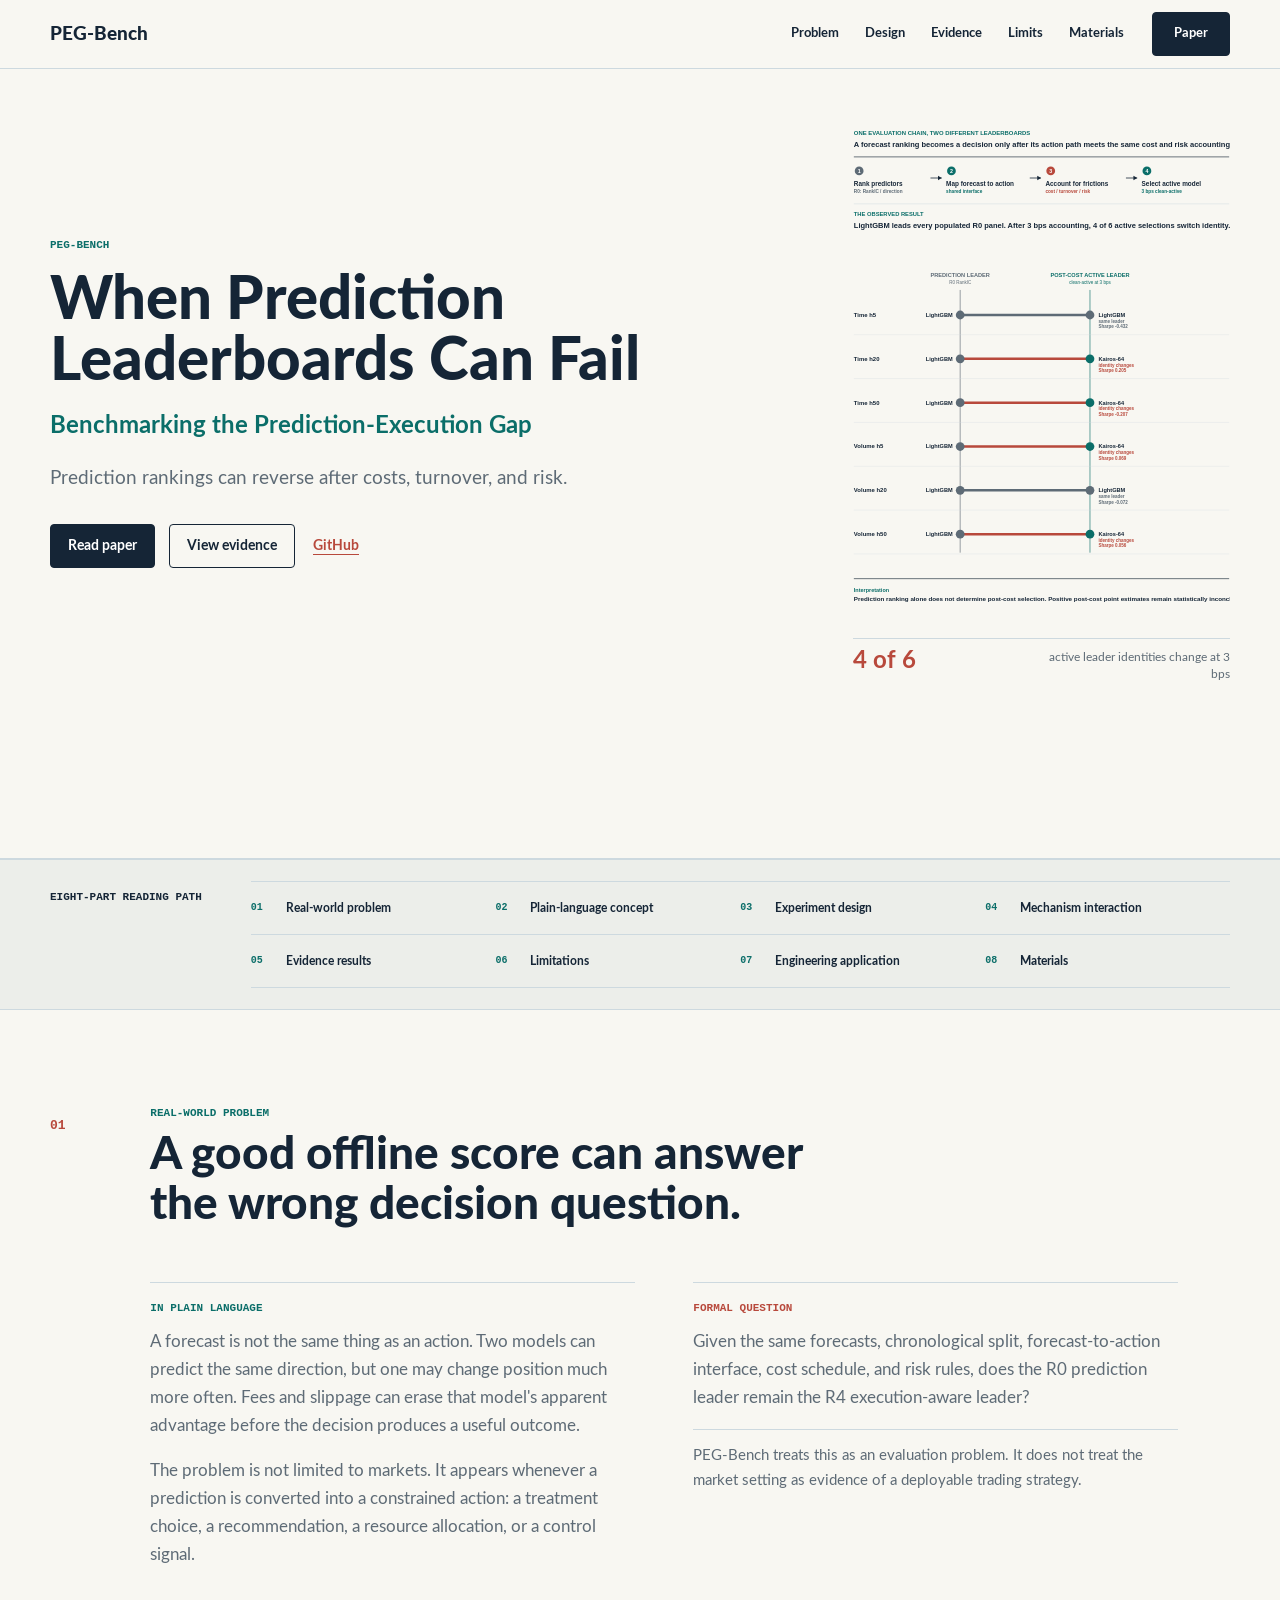
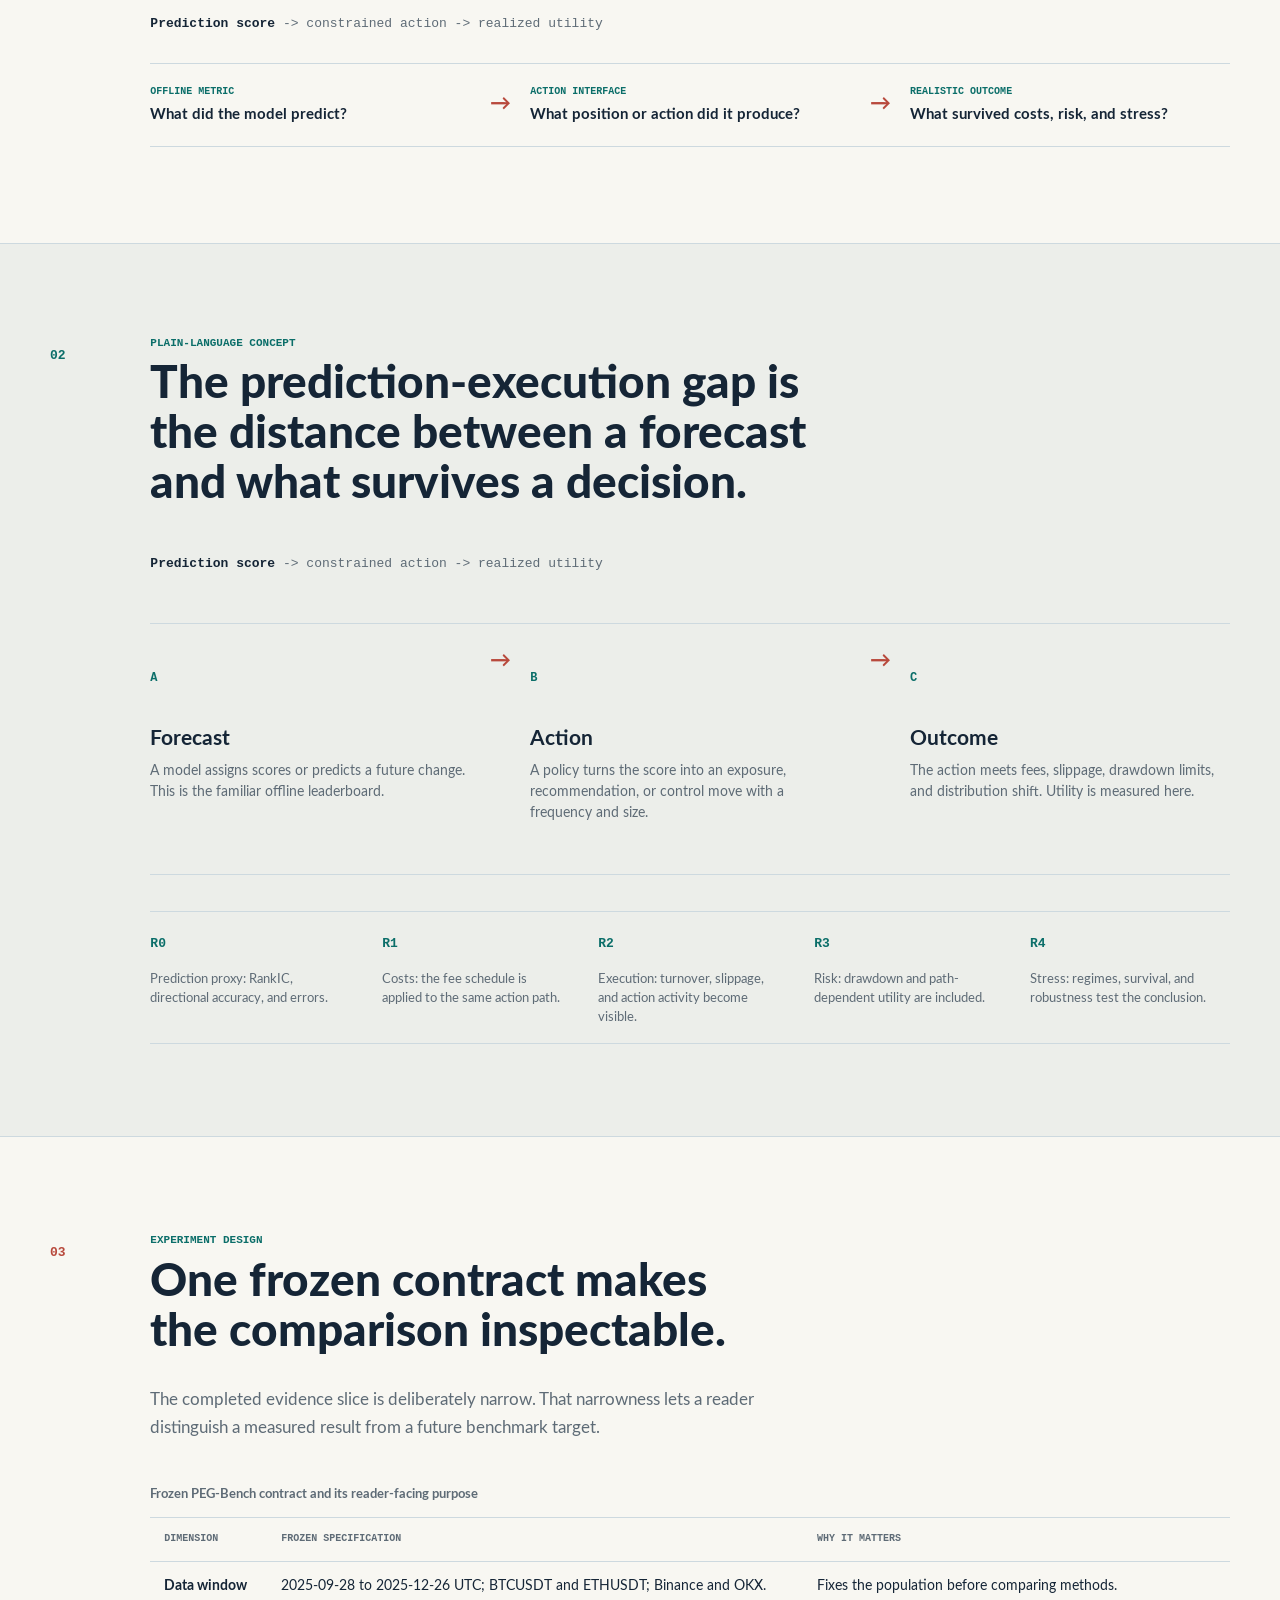
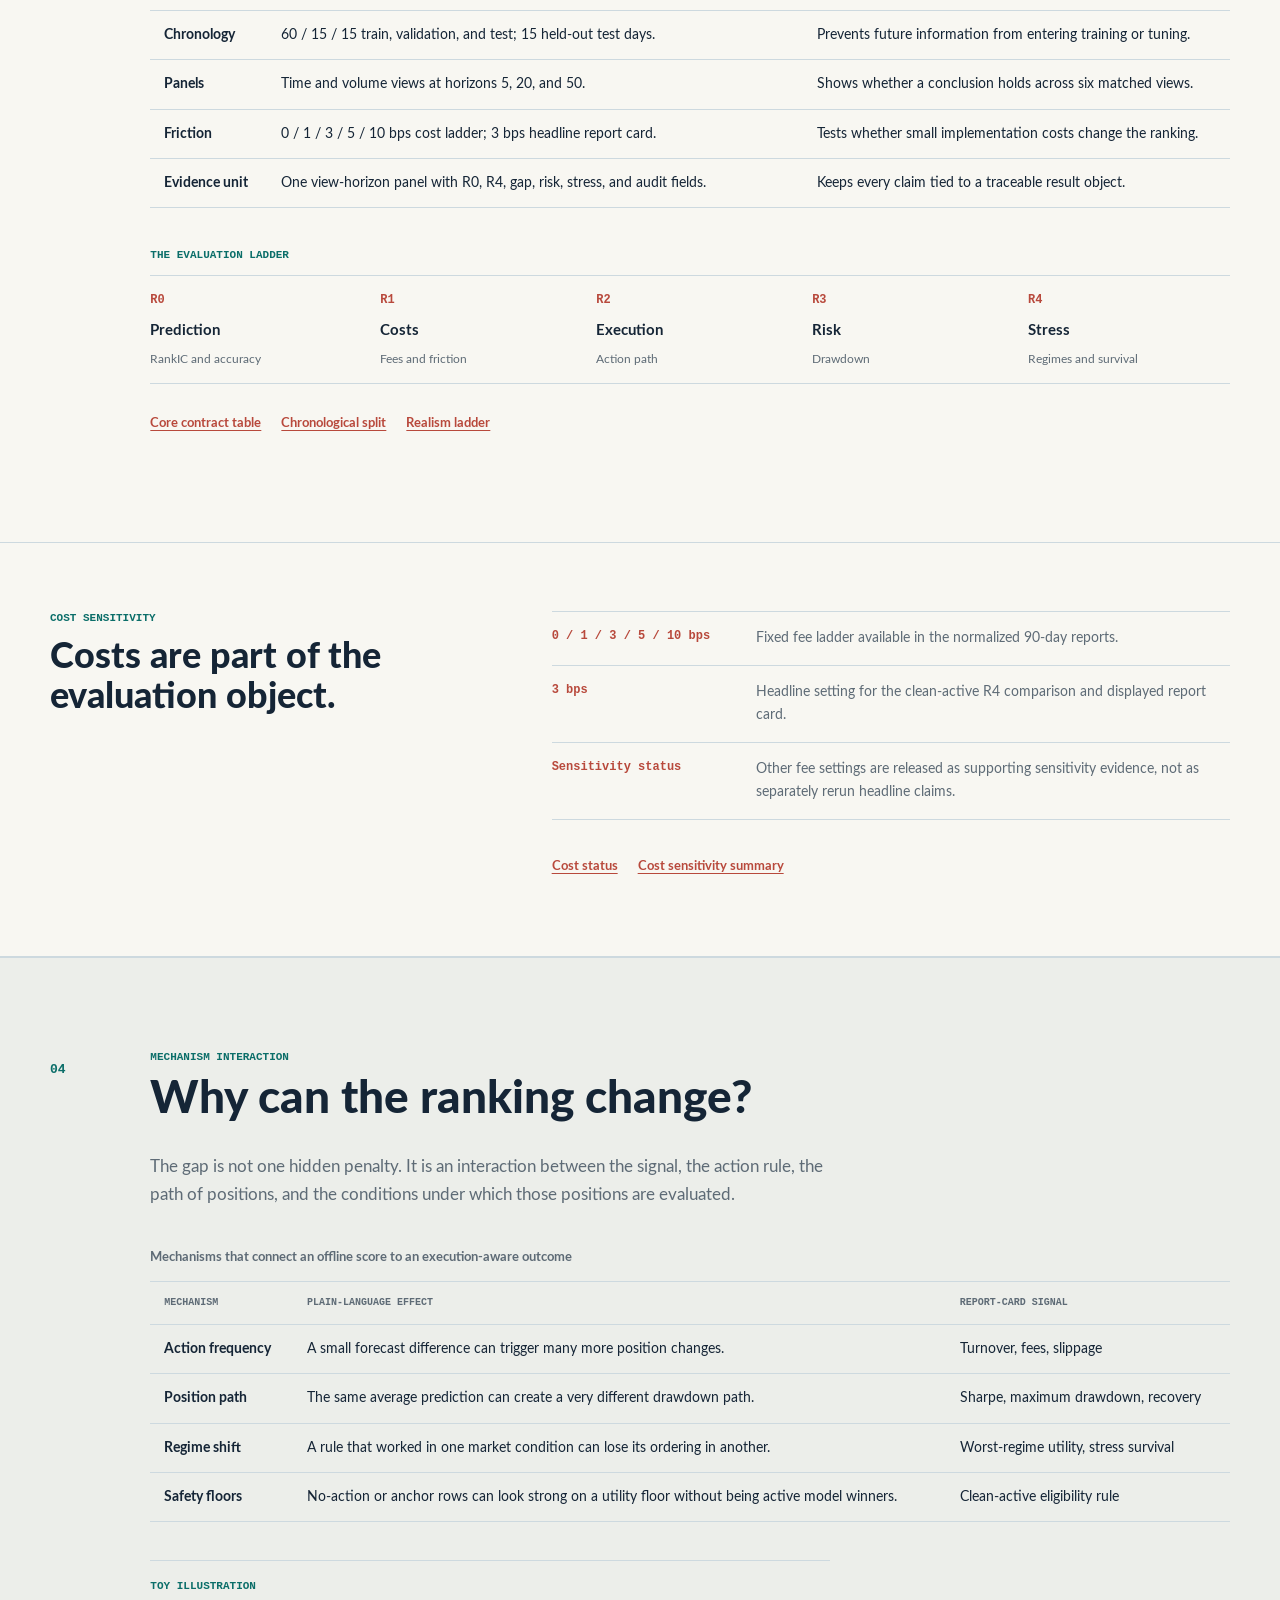
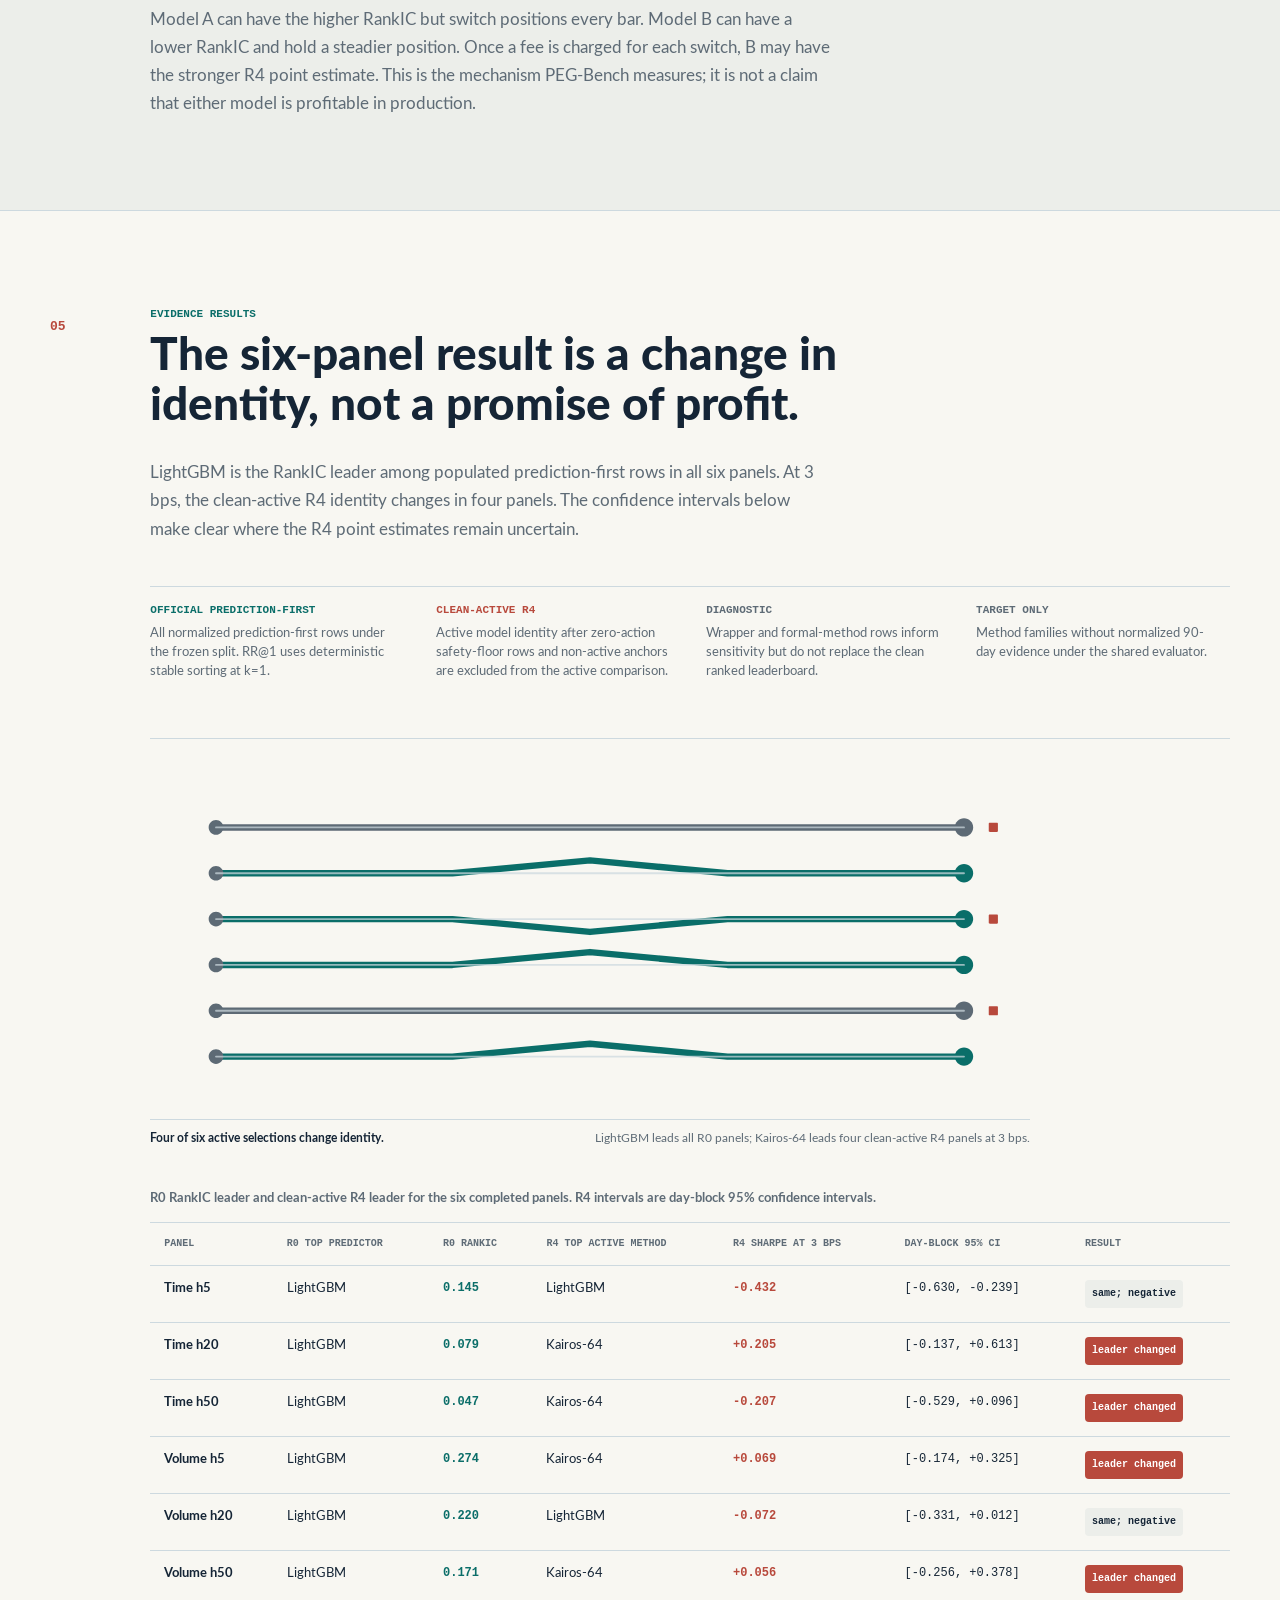
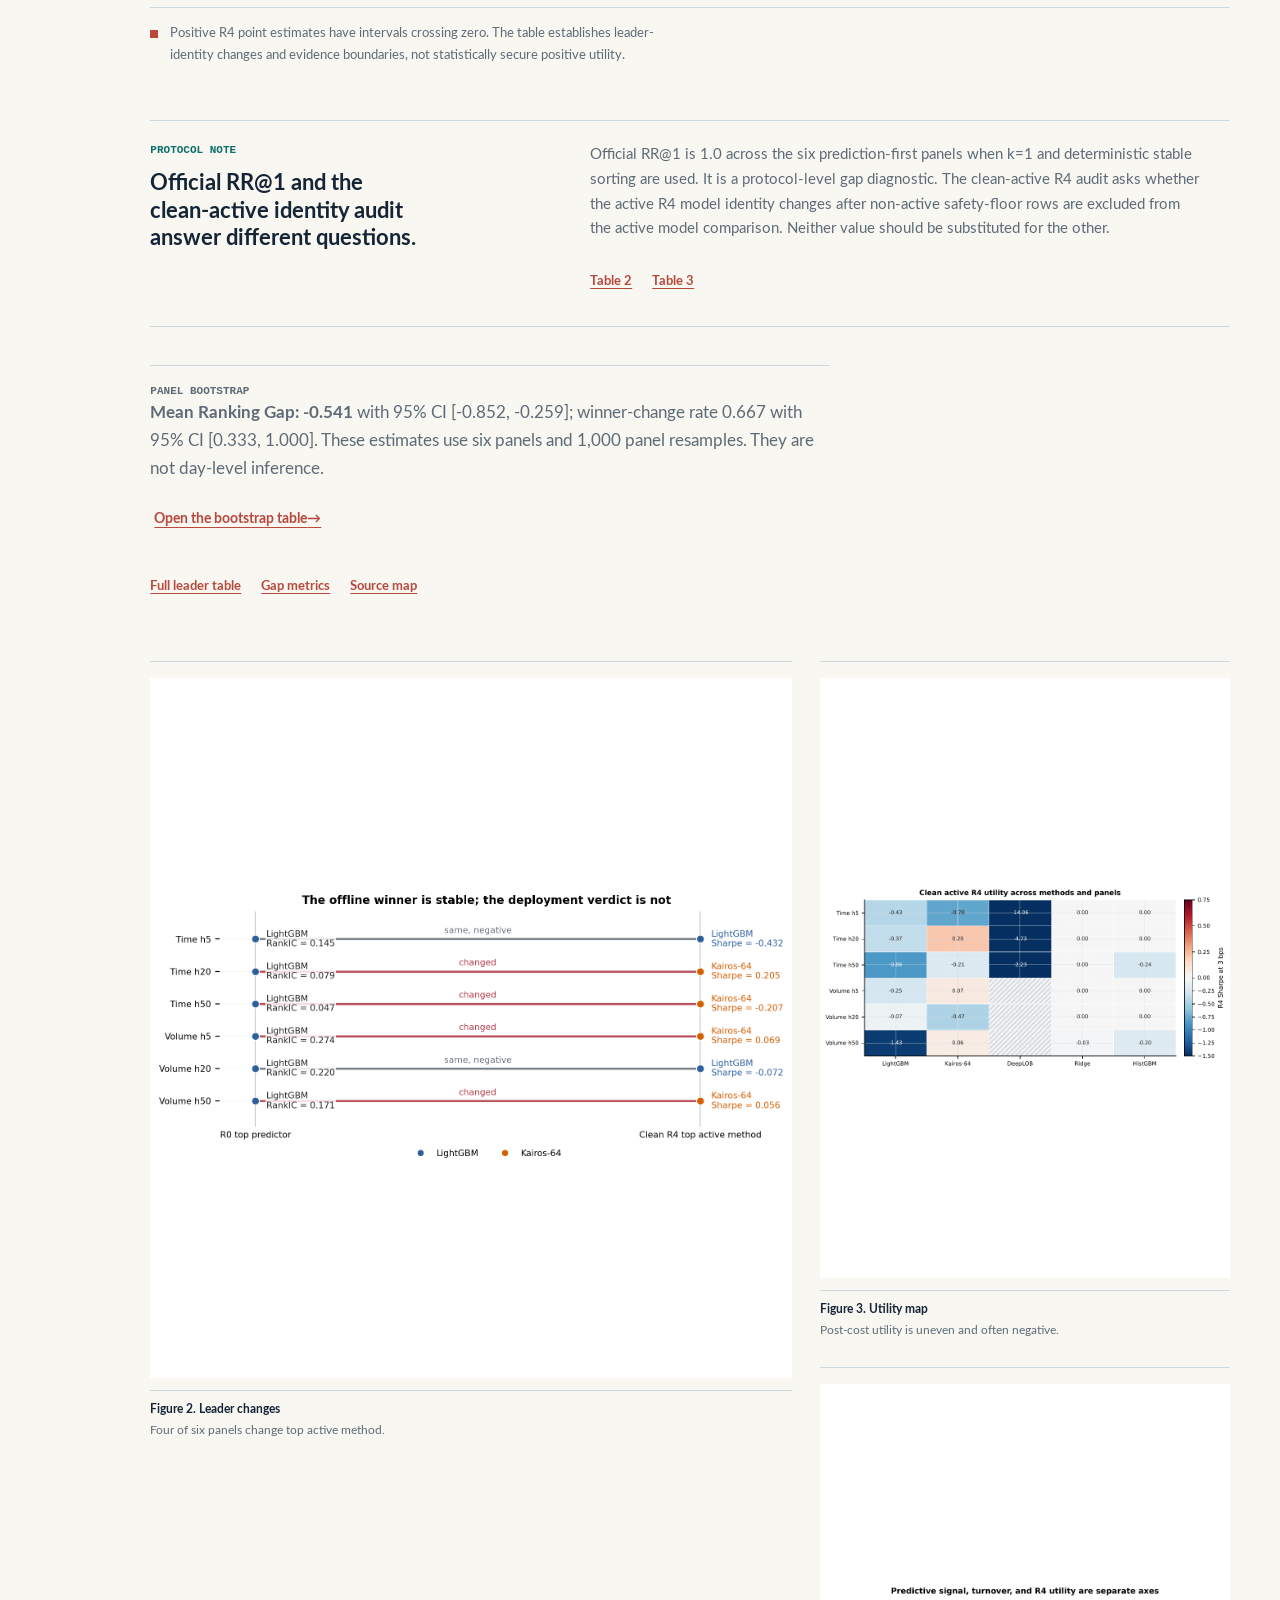
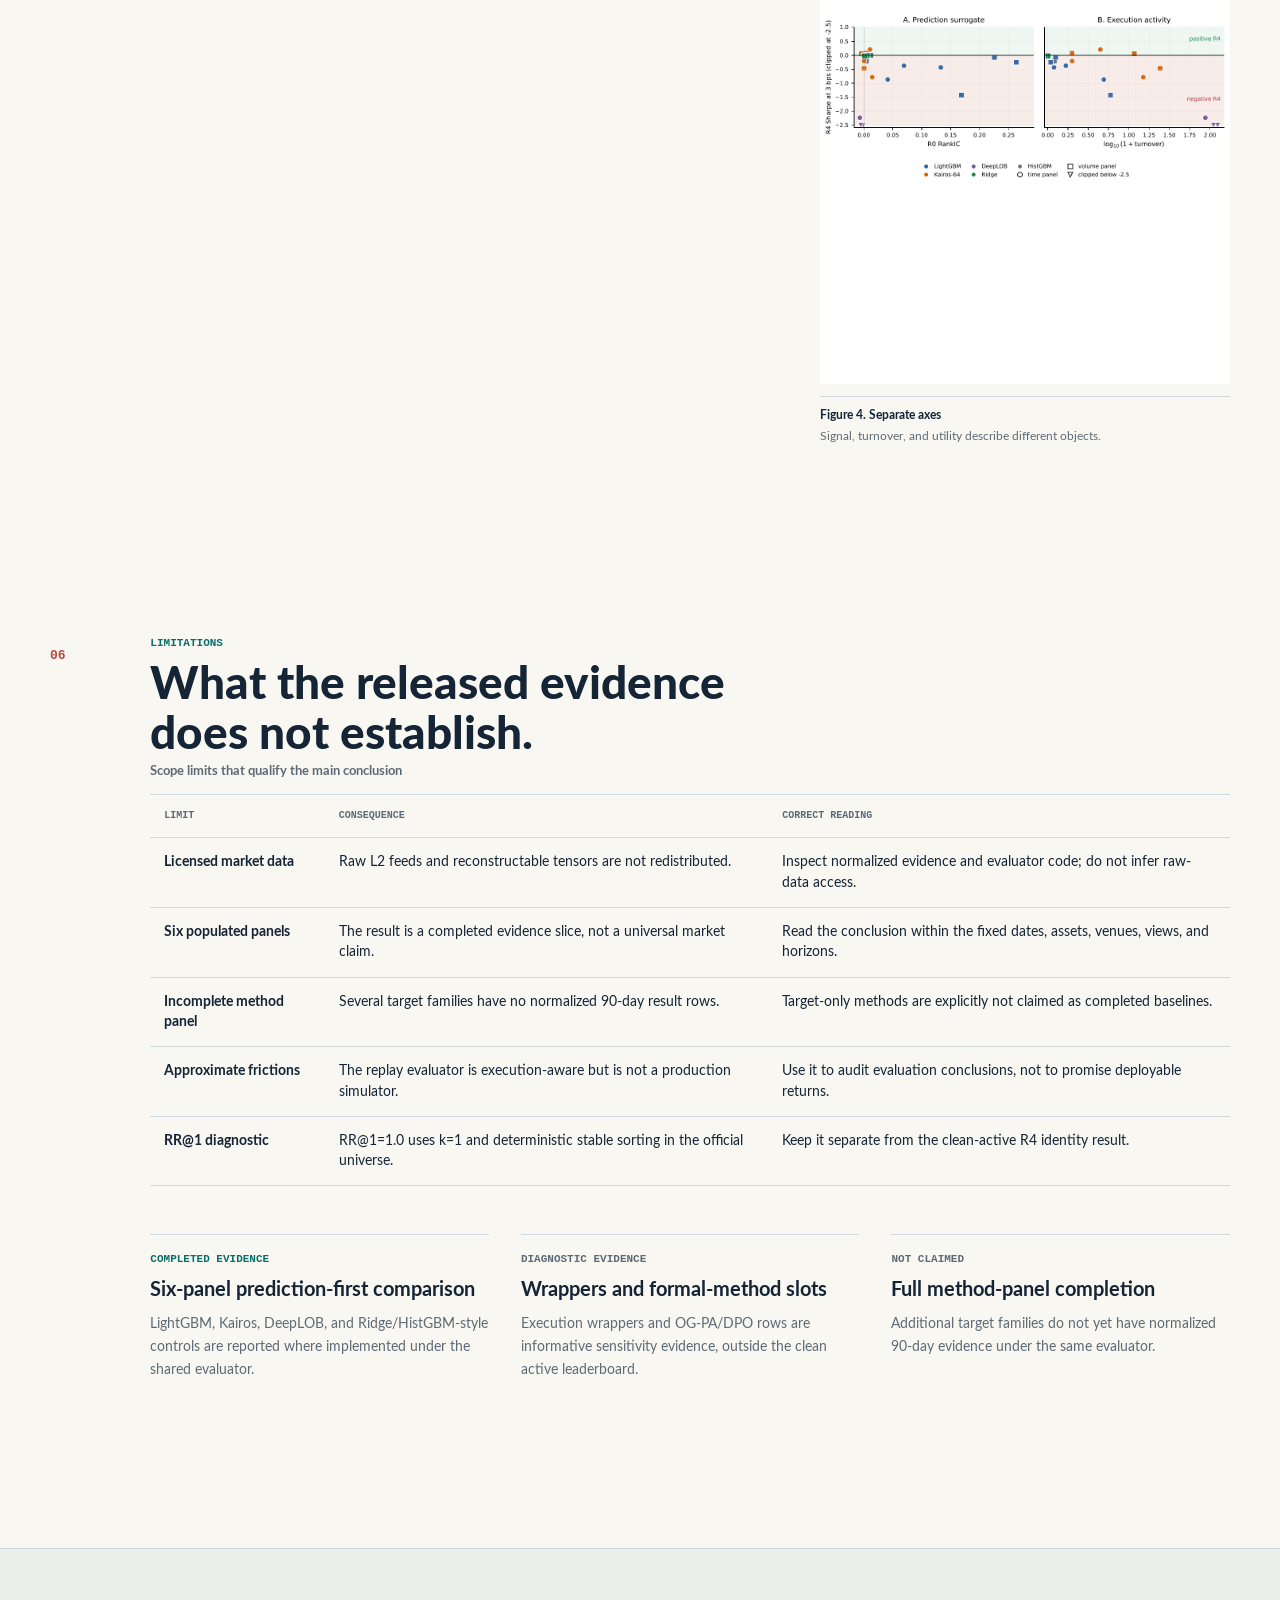
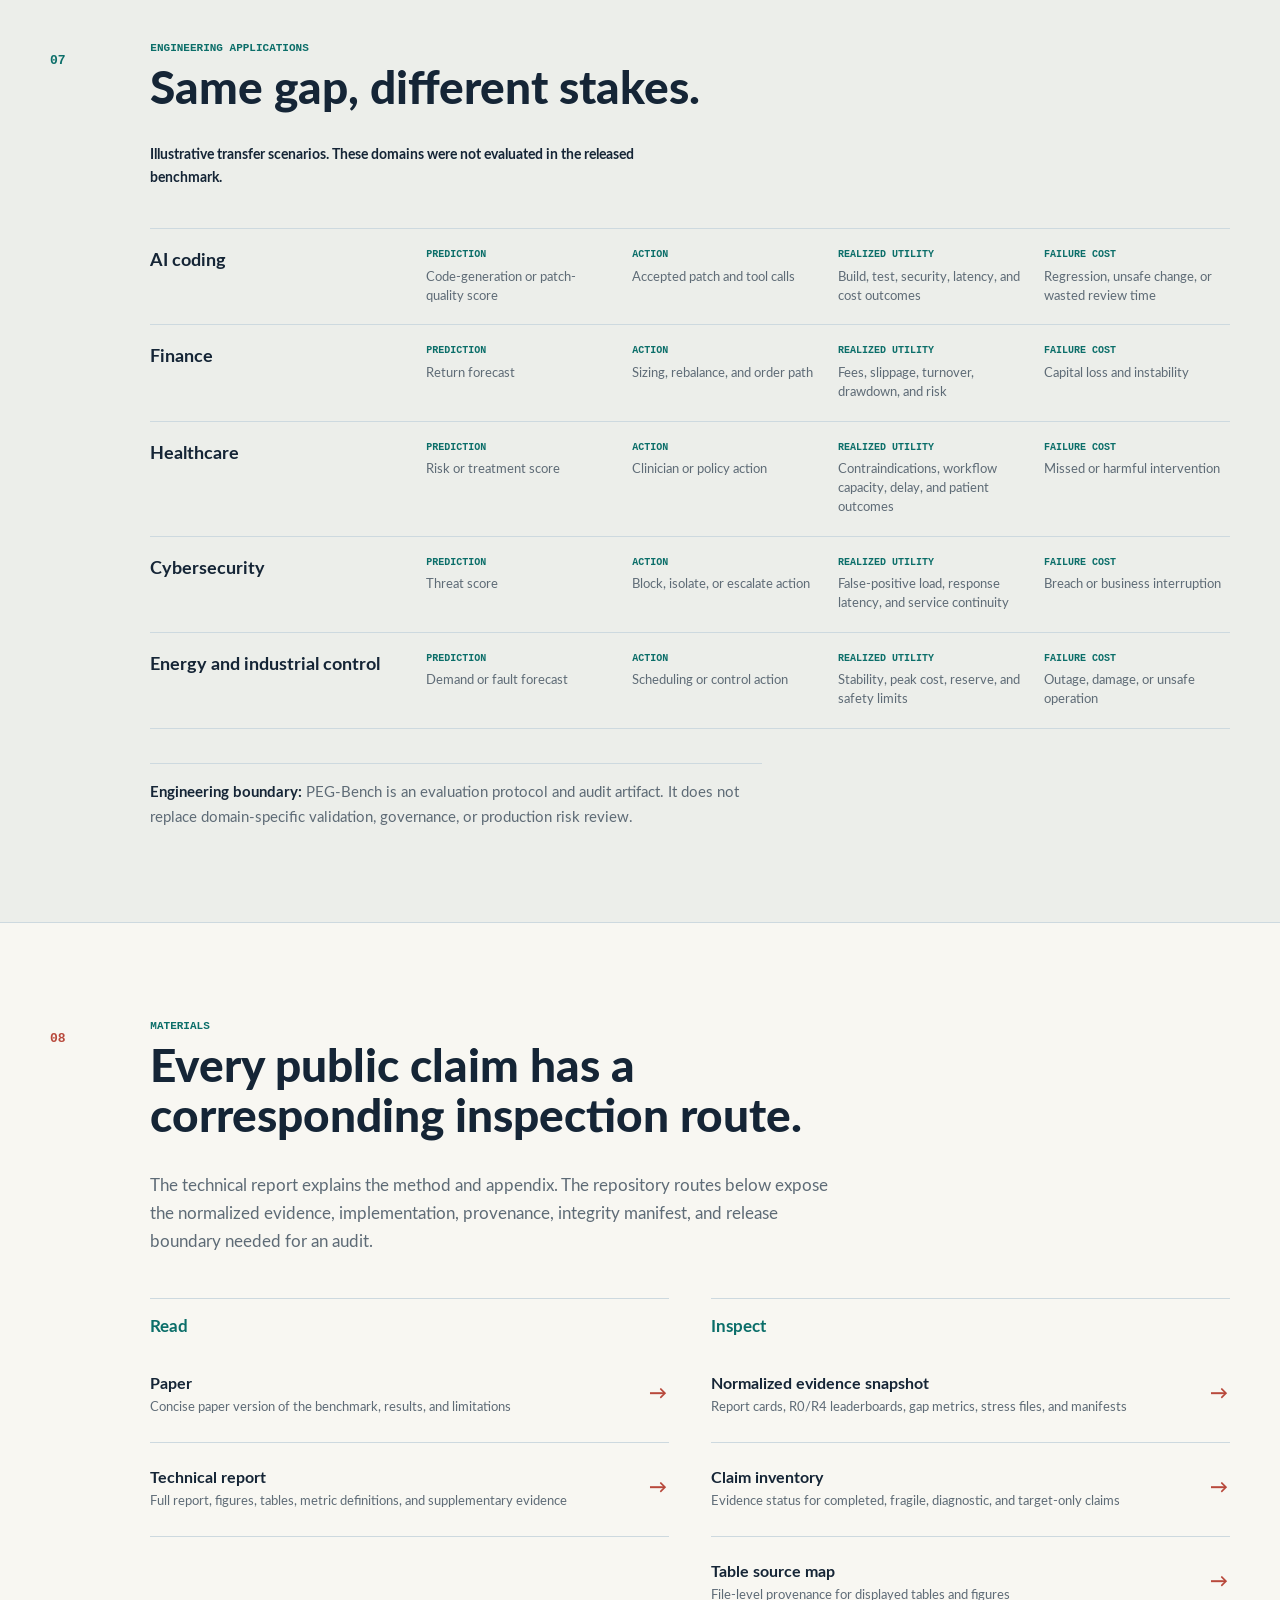
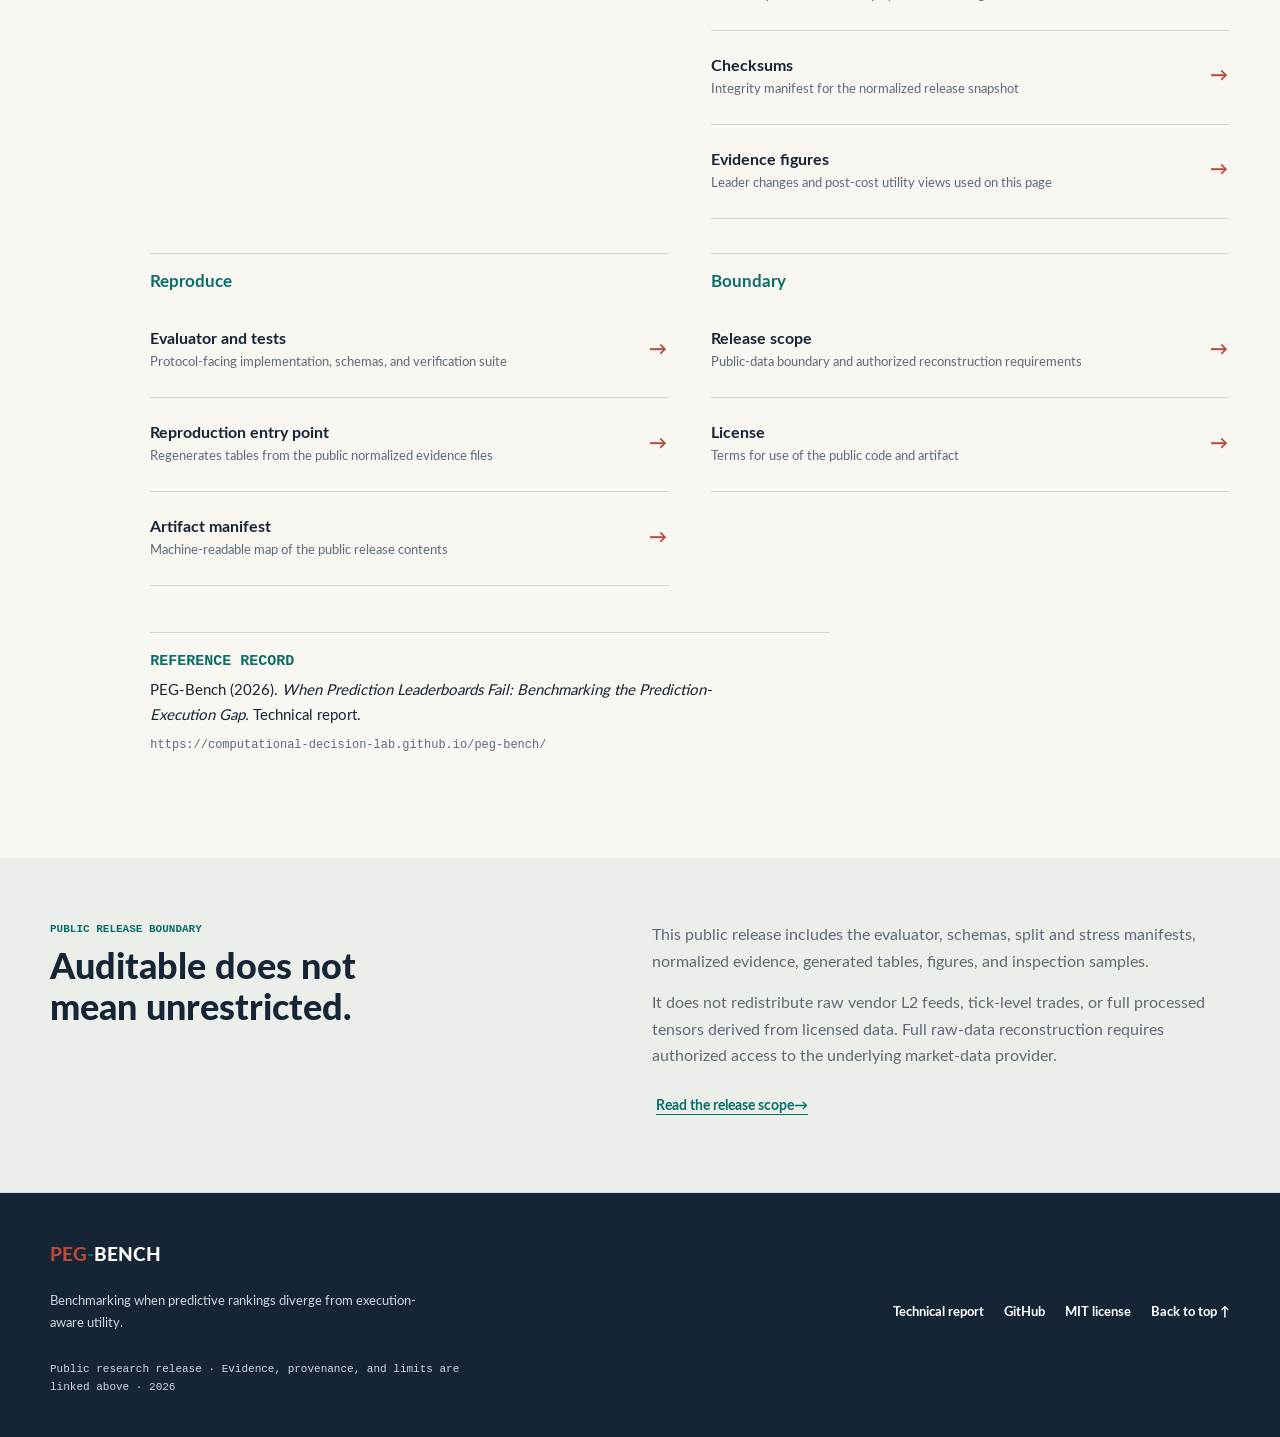
==== commit 99ae12c9: "feat: add evidence trace motion with static fallback" ====
--- a/docs/index.html
+++ b/docs/index.html
@@ -225,9 +225,12 @@
         <article><p class="evidence-label diagnostic">Diagnostic</p><p>Wrapper and formal-method rows inform sensitivity but do not replace the clean ranked leaderboard.</p></article>
         <article><p class="evidence-label target">Target only</p><p>Method families without normalized 90-day evidence under the shared evaluator.</p></article>
       </div>
-      <figure class="ranking-shift-figure">
-        <img src="./assets/peg-ranking-shift.svg" width="2400" height="3200" loading="lazy" alt="Six-panel ranking shift showing four clean-active leader identities changing between R0 prediction ranking and R4 execution-aware evaluation">
-        <figcaption><strong>Four of six leader identities change.</strong><span>R4 values are point estimates at 3 bps; uncertainty remains visible in the table below.</span></figcaption>
+      <figure class="ranking-figure" aria-labelledby="ranking-caption">
+        <div id="ranking-motion" class="motion-stage" data-lottie-src="./assets/peg-ranking-trace.json" data-motion-state="fallback">
+          <img class="motion-fallback" src="./assets/peg-ranking-shift.svg" width="2500" height="2475" loading="lazy" alt="Six-panel comparison showing four active leader identity changes after 3 bps accounting">
+          <div class="motion-canvas" aria-hidden="true"></div>
+        </div>
+        <figcaption id="ranking-caption"><strong>Four of six active selections change identity.</strong> LightGBM leads all R0 panels; Kairos-64 leads four clean-active R4 panels at 3 bps.</figcaption>
       </figure>
       <div class="result-table-wrap">
         <table class="result-table">
@@ -390,6 +393,7 @@
       <p class="footer-meta">Public research release <span aria-hidden="true">&middot;</span> Evidence, provenance, and limits are linked above <span aria-hidden="true">&middot;</span> <span id="year">2026</span></p>
     </div>
   </footer>
+  <script src="./assets/vendor/lottie-light.min.js" defer></script>
   <script src="./site.js" defer></script>
 </body>
 </html>
--- a/docs/styles.css
+++ b/docs/styles.css
@@ -880,19 +880,41 @@
   line-height: 1.45;
 }
 
-.ranking-shift-figure {
+.ranking-figure {
   margin: 0 0 42px calc((100% + 24px) / 12);
 }
 
-.ranking-shift-figure img {
+.motion-stage,
+.ranking-figure figcaption {
   width: min(100%, 880px);
+}
+
+.motion-fallback {
+  display: block;
+  width: 100%;
   height: auto;
   aspect-ratio: 2500 / 2475;
   object-fit: contain;
 }
 
-.ranking-shift-figure figcaption {
-  width: min(100%, 880px);
+.motion-canvas {
+  display: none;
+  width: 100%;
+  aspect-ratio: 8 / 3;
+}
+
+.motion-canvas svg {
+  display: block;
+  width: 100%;
+  height: 100%;
+}
+
+.motion-stage[data-motion-state="ready"] .motion-fallback {
+  display: none;
+}
+
+.motion-stage[data-motion-state="ready"] .motion-canvas {
+  display: block;
 }
 
 .result-table th,
@@ -1348,7 +1370,7 @@
   .inline-links,
   .mechanism-example,
   .evidence-legend,
-  .ranking-shift-figure,
+  .ranking-figure,
   .table-note,
   .figure-grid,
   .protocol-caveat,
@@ -1809,7 +1831,7 @@
     padding: 14px 0;
   }
 
-  .ranking-shift-figure {
+  .ranking-figure {
     margin-bottom: 34px;
   }
 
@@ -1939,6 +1961,14 @@
     transition-duration: .01ms !important;
     animation-duration: .01ms !important;
     animation-iteration-count: 1 !important;
+  }
+
+  .motion-stage[data-motion-state="ready"] .motion-fallback {
+    display: block;
+  }
+
+  .motion-stage[data-motion-state="ready"] .motion-canvas {
+    display: none;
   }
 }
 
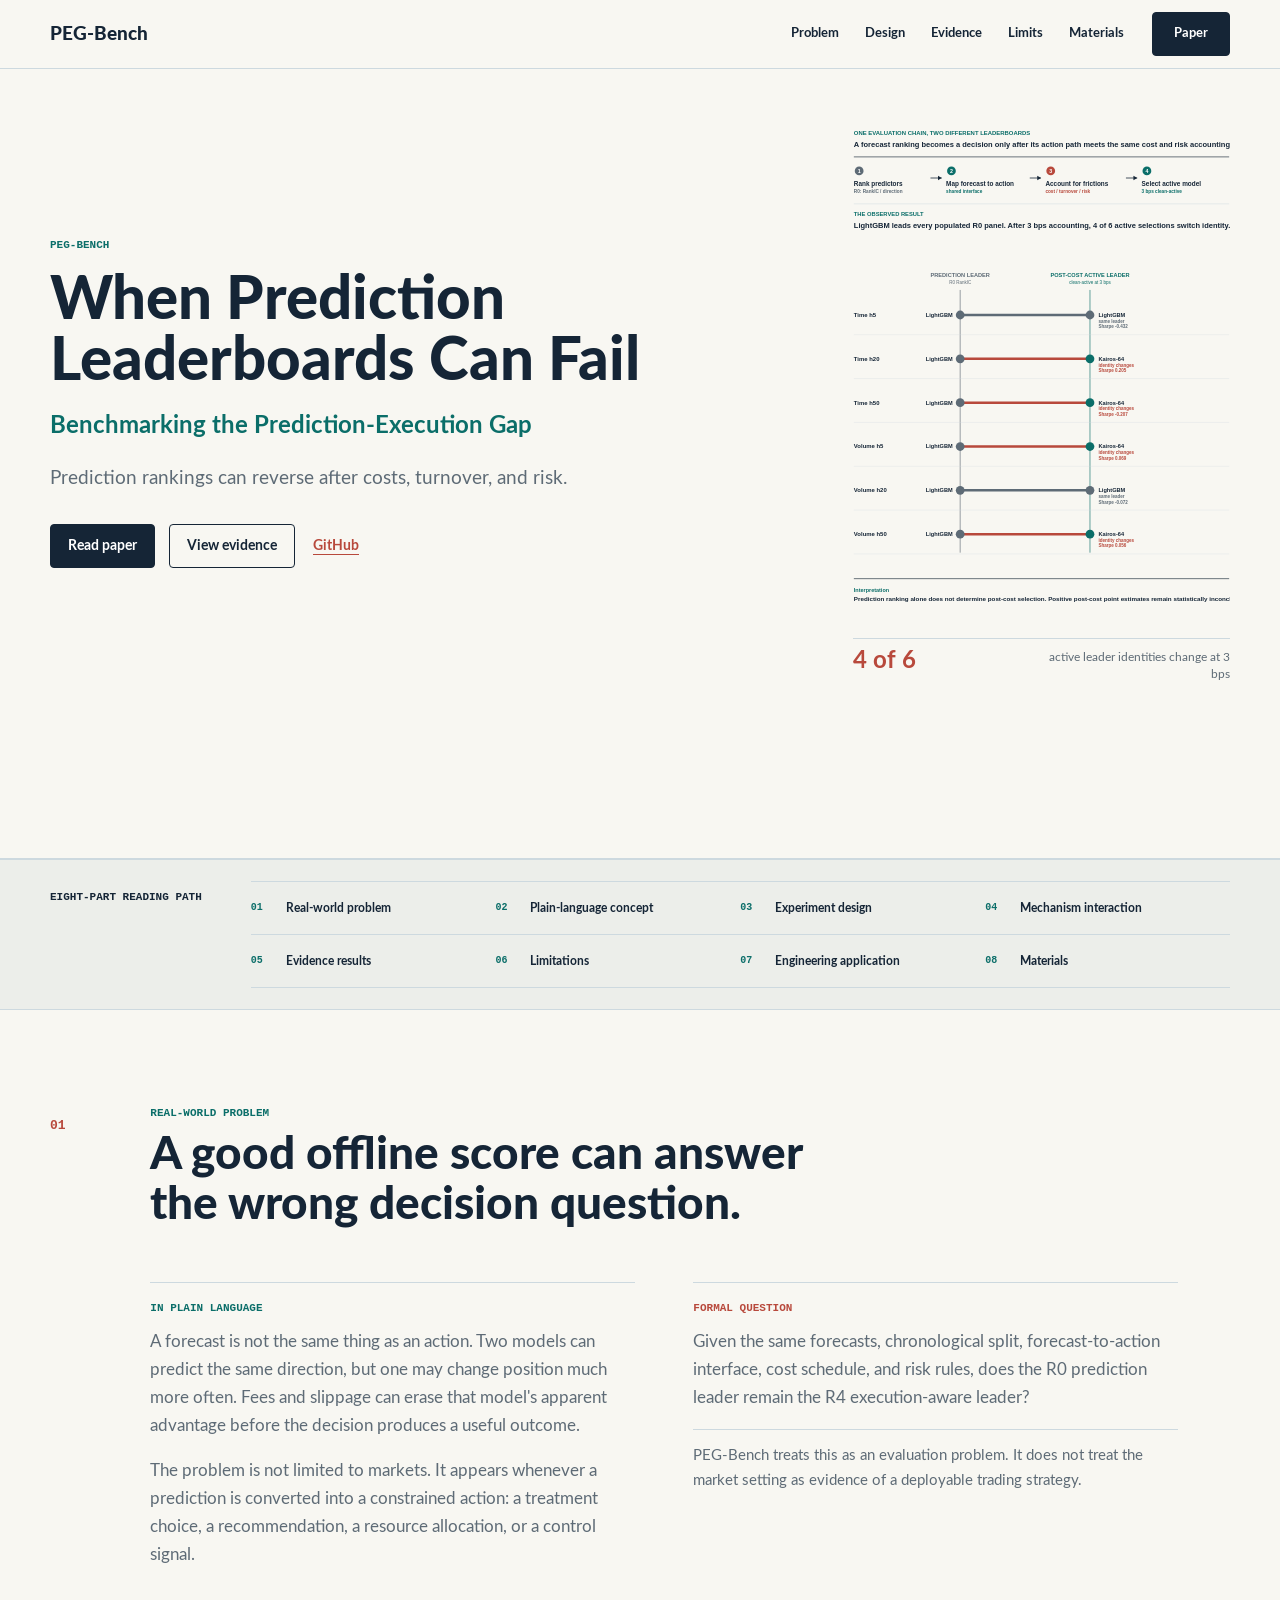
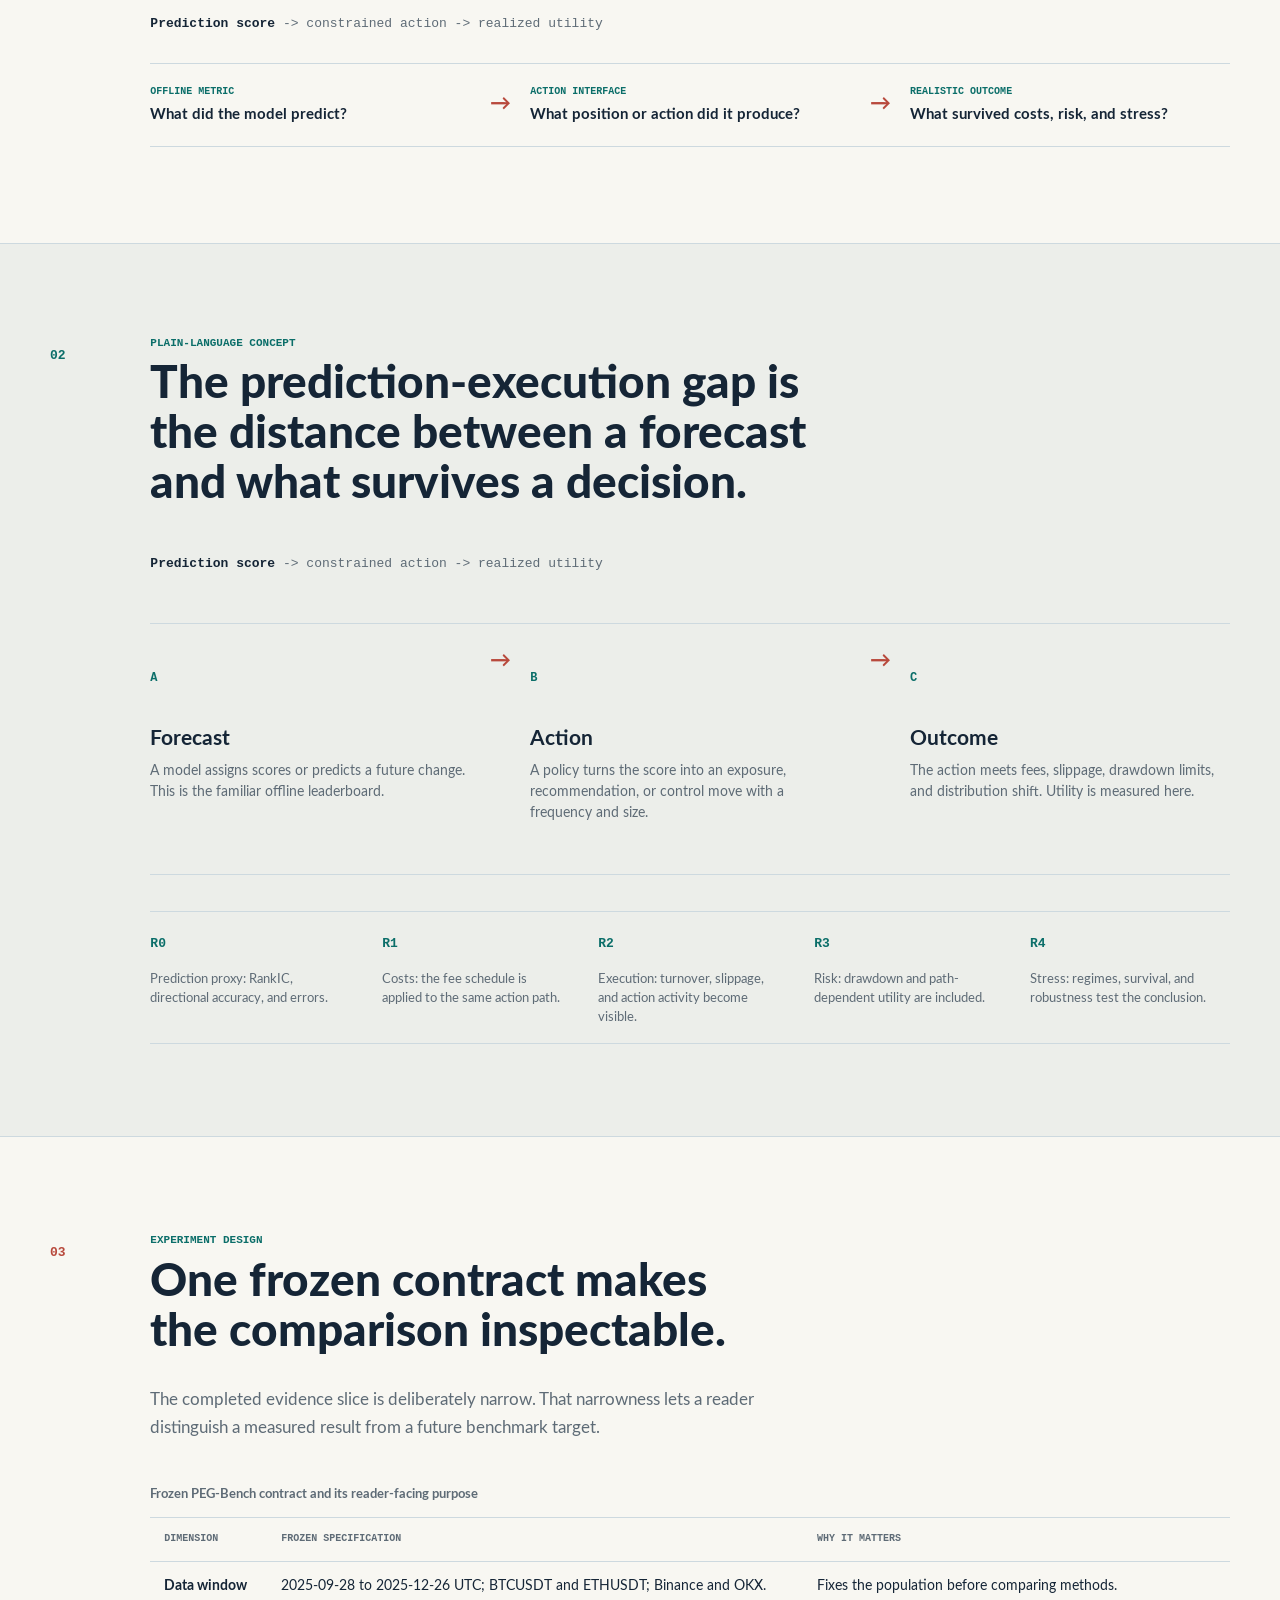
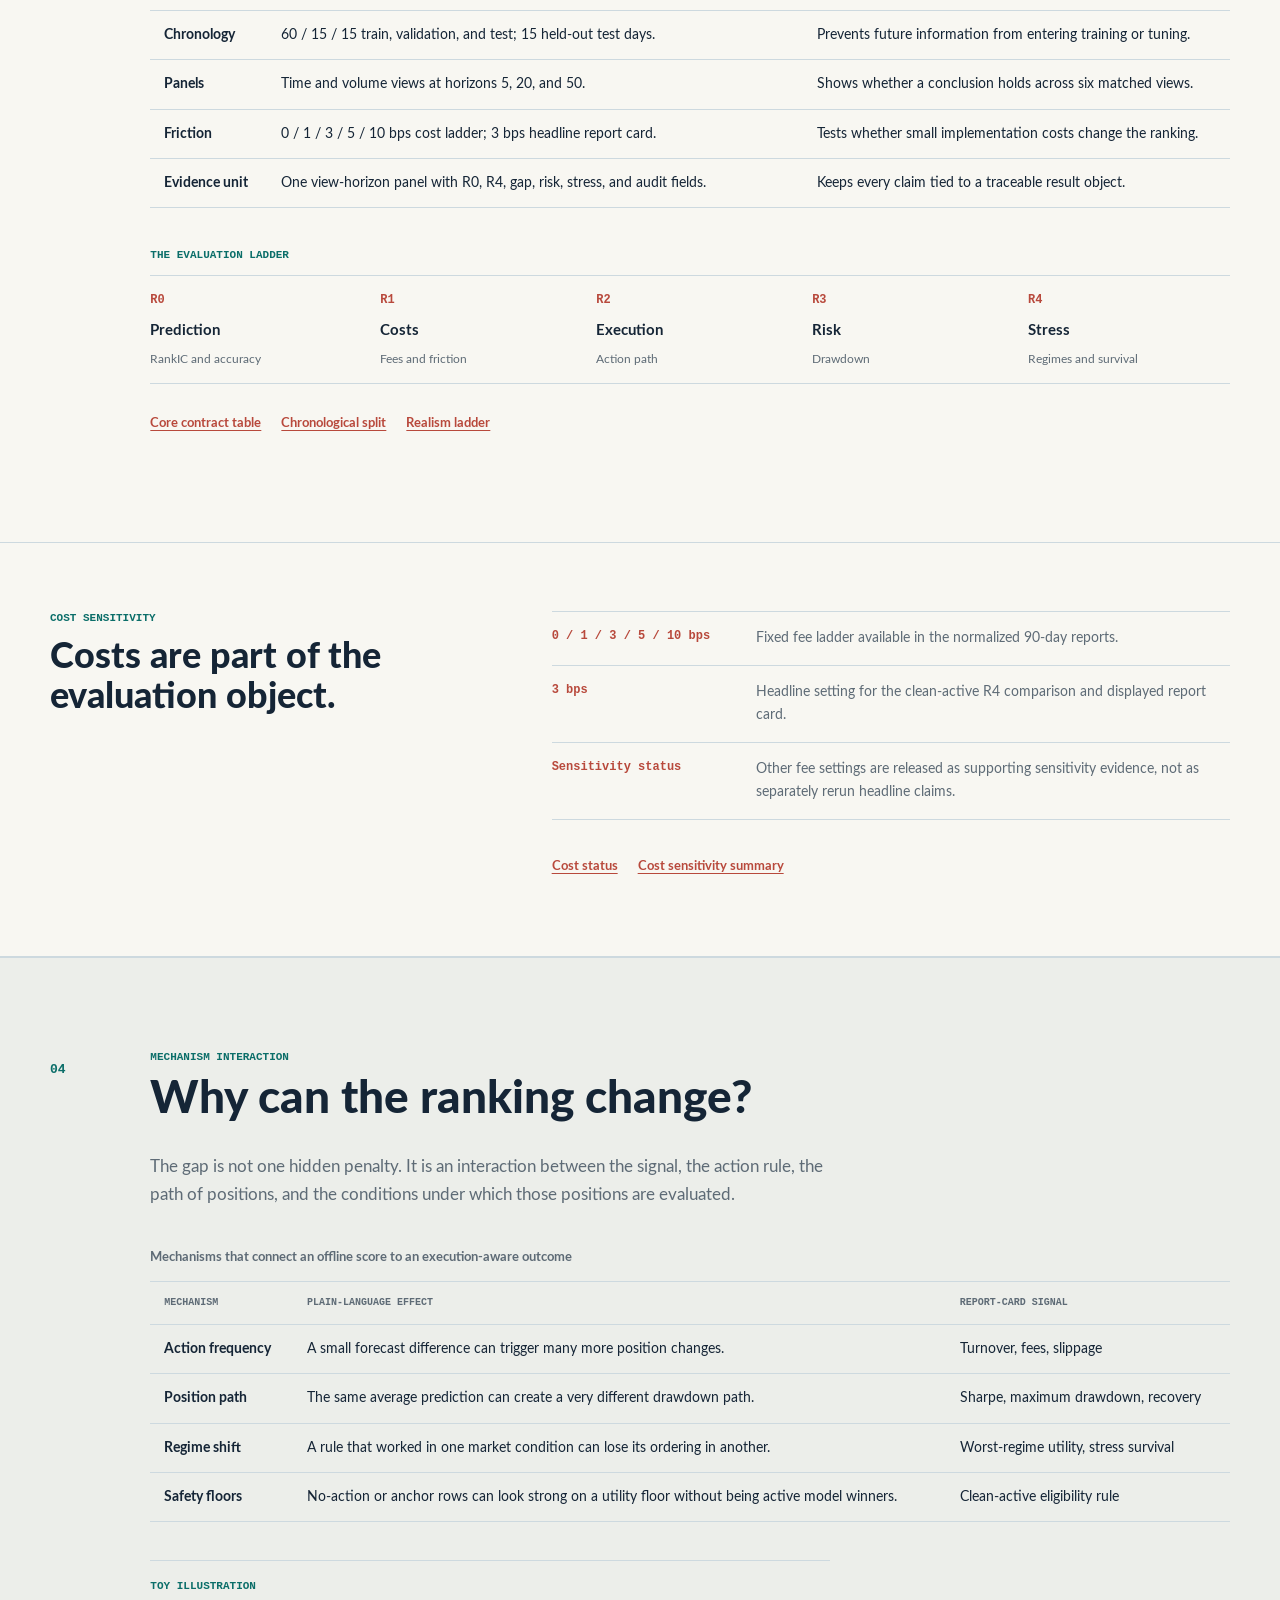
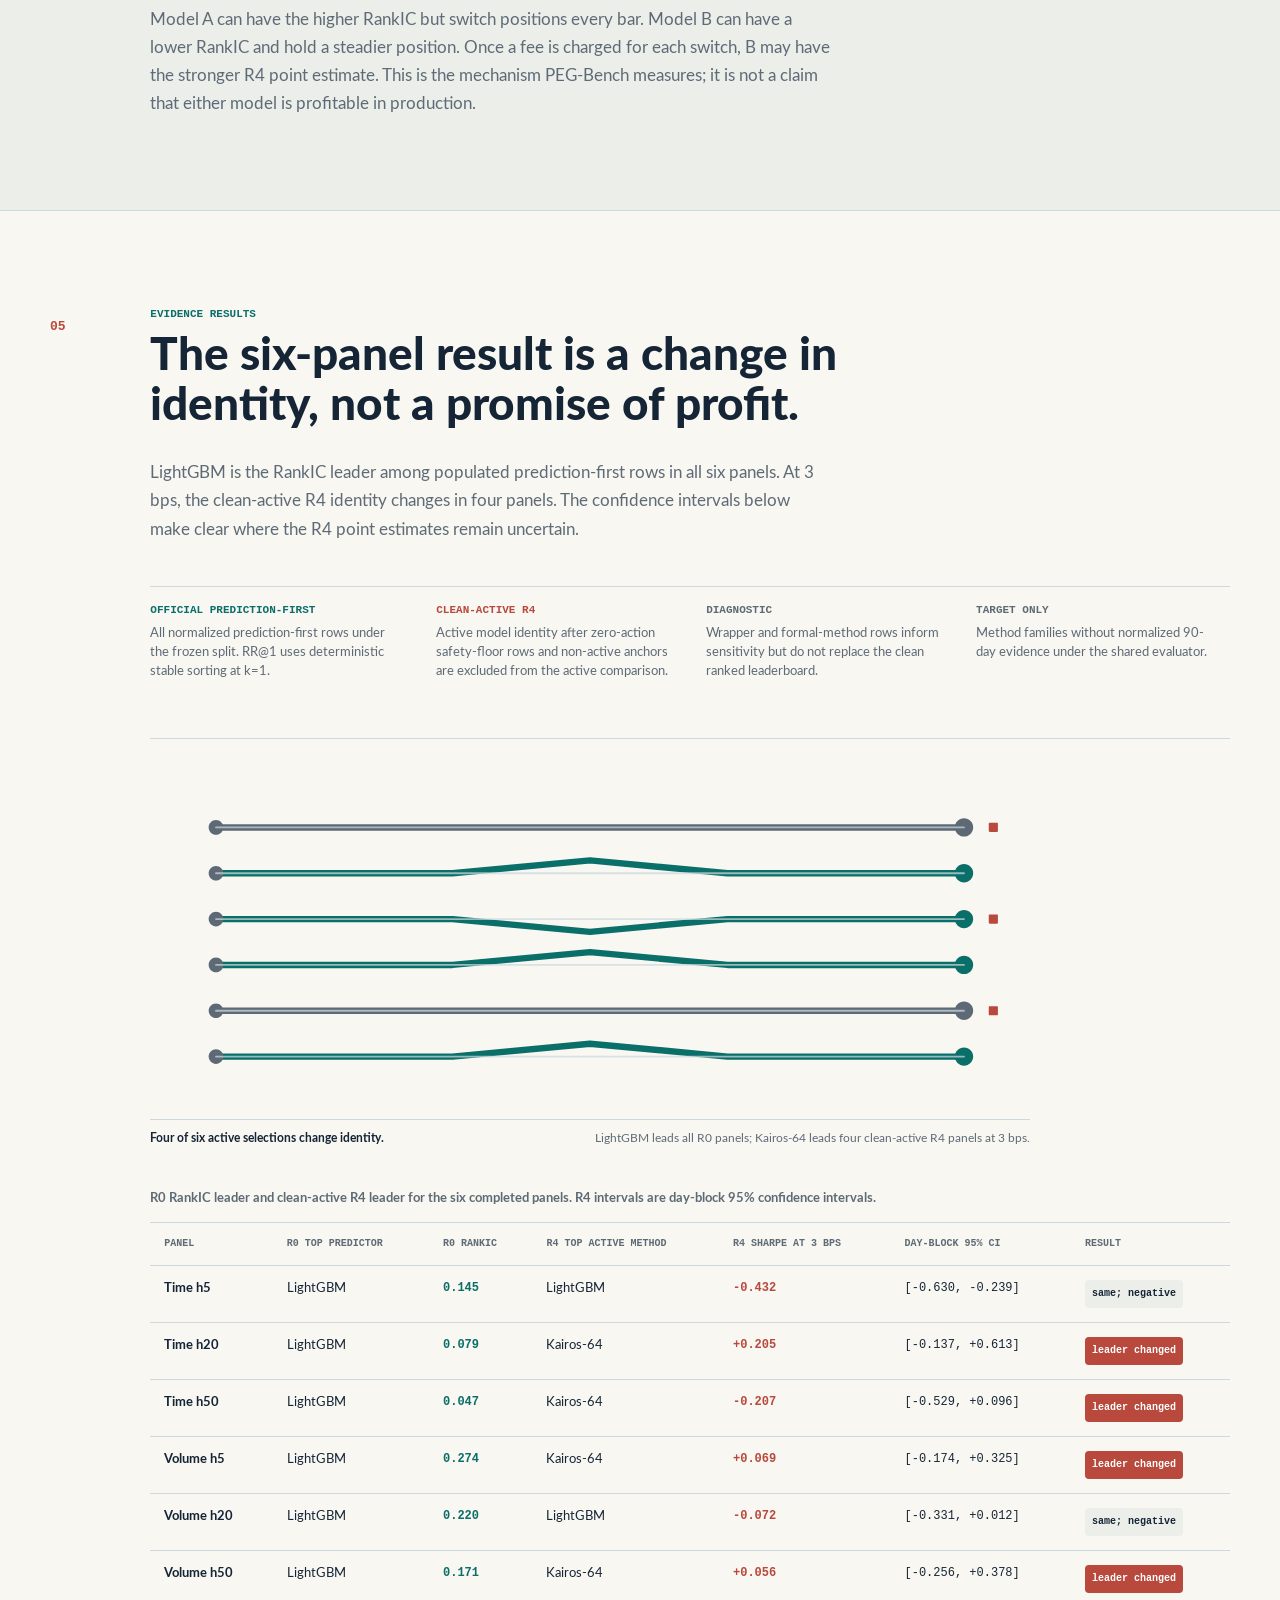
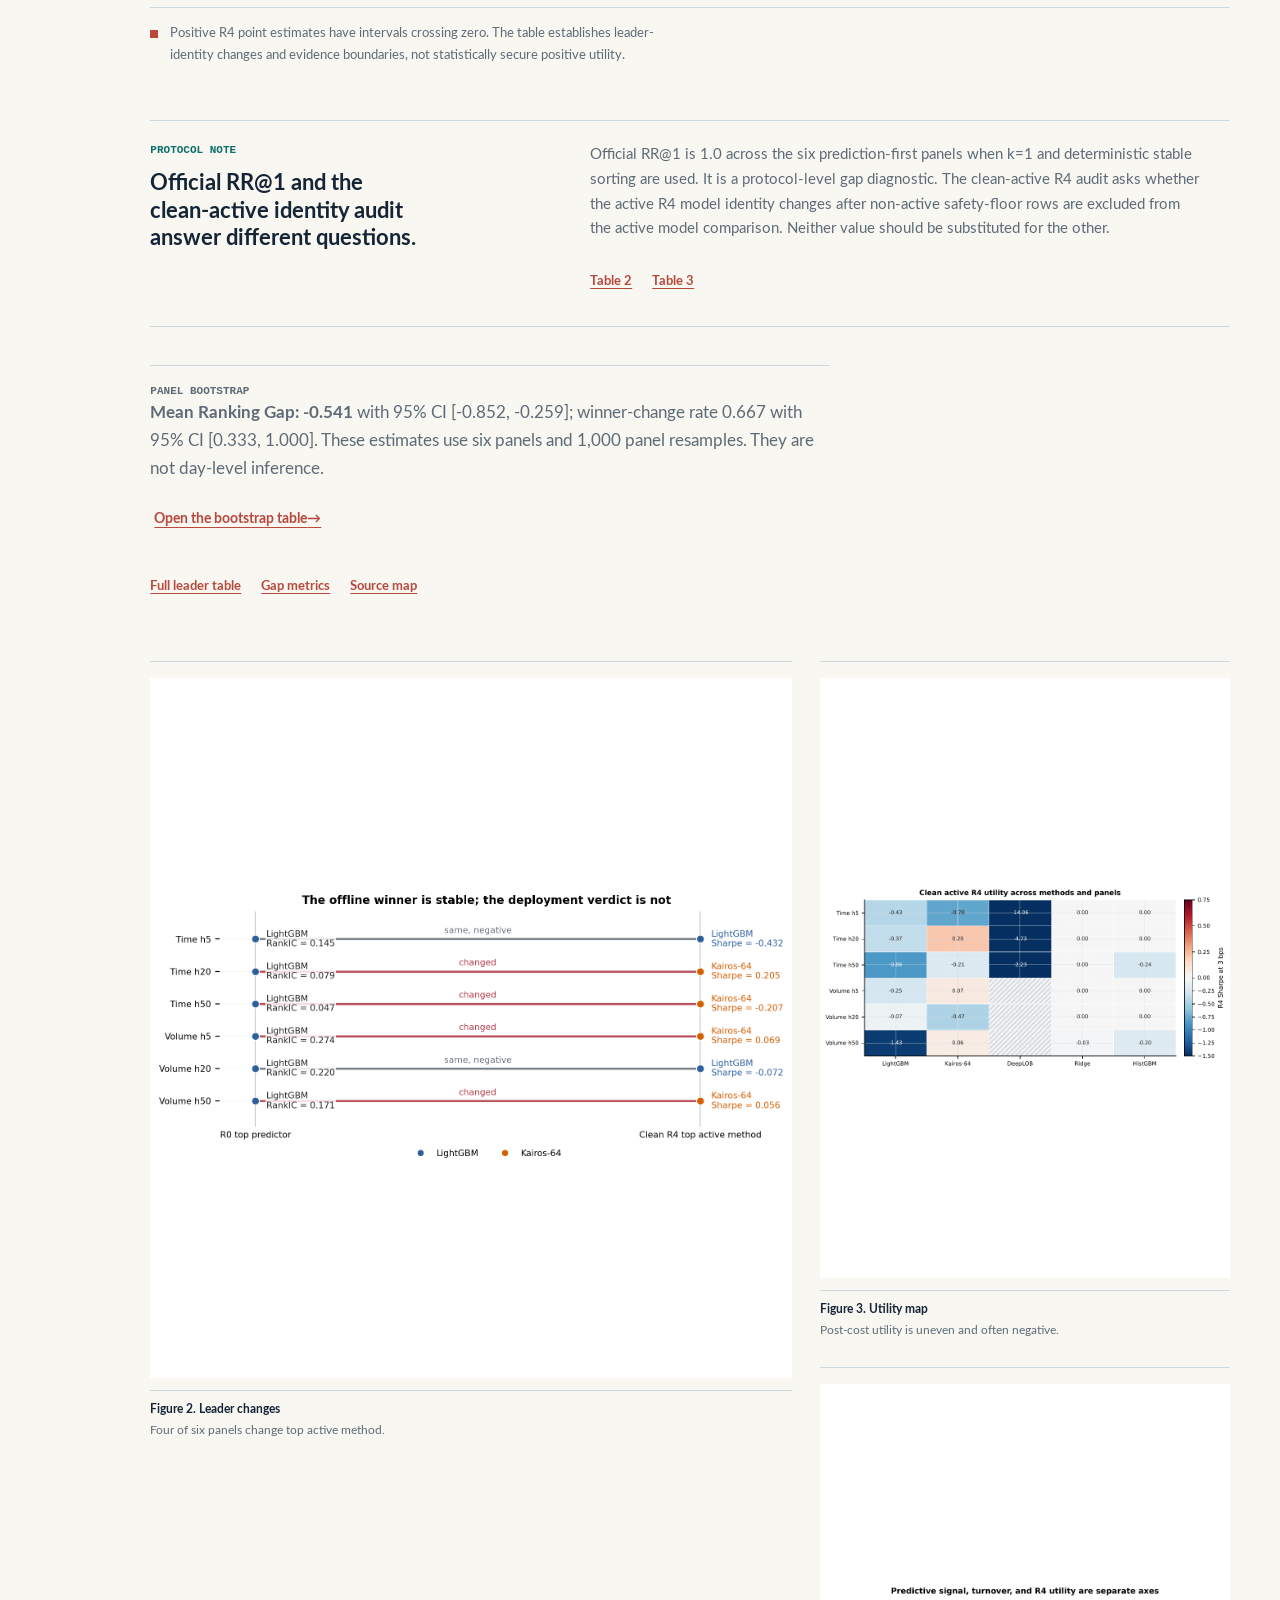
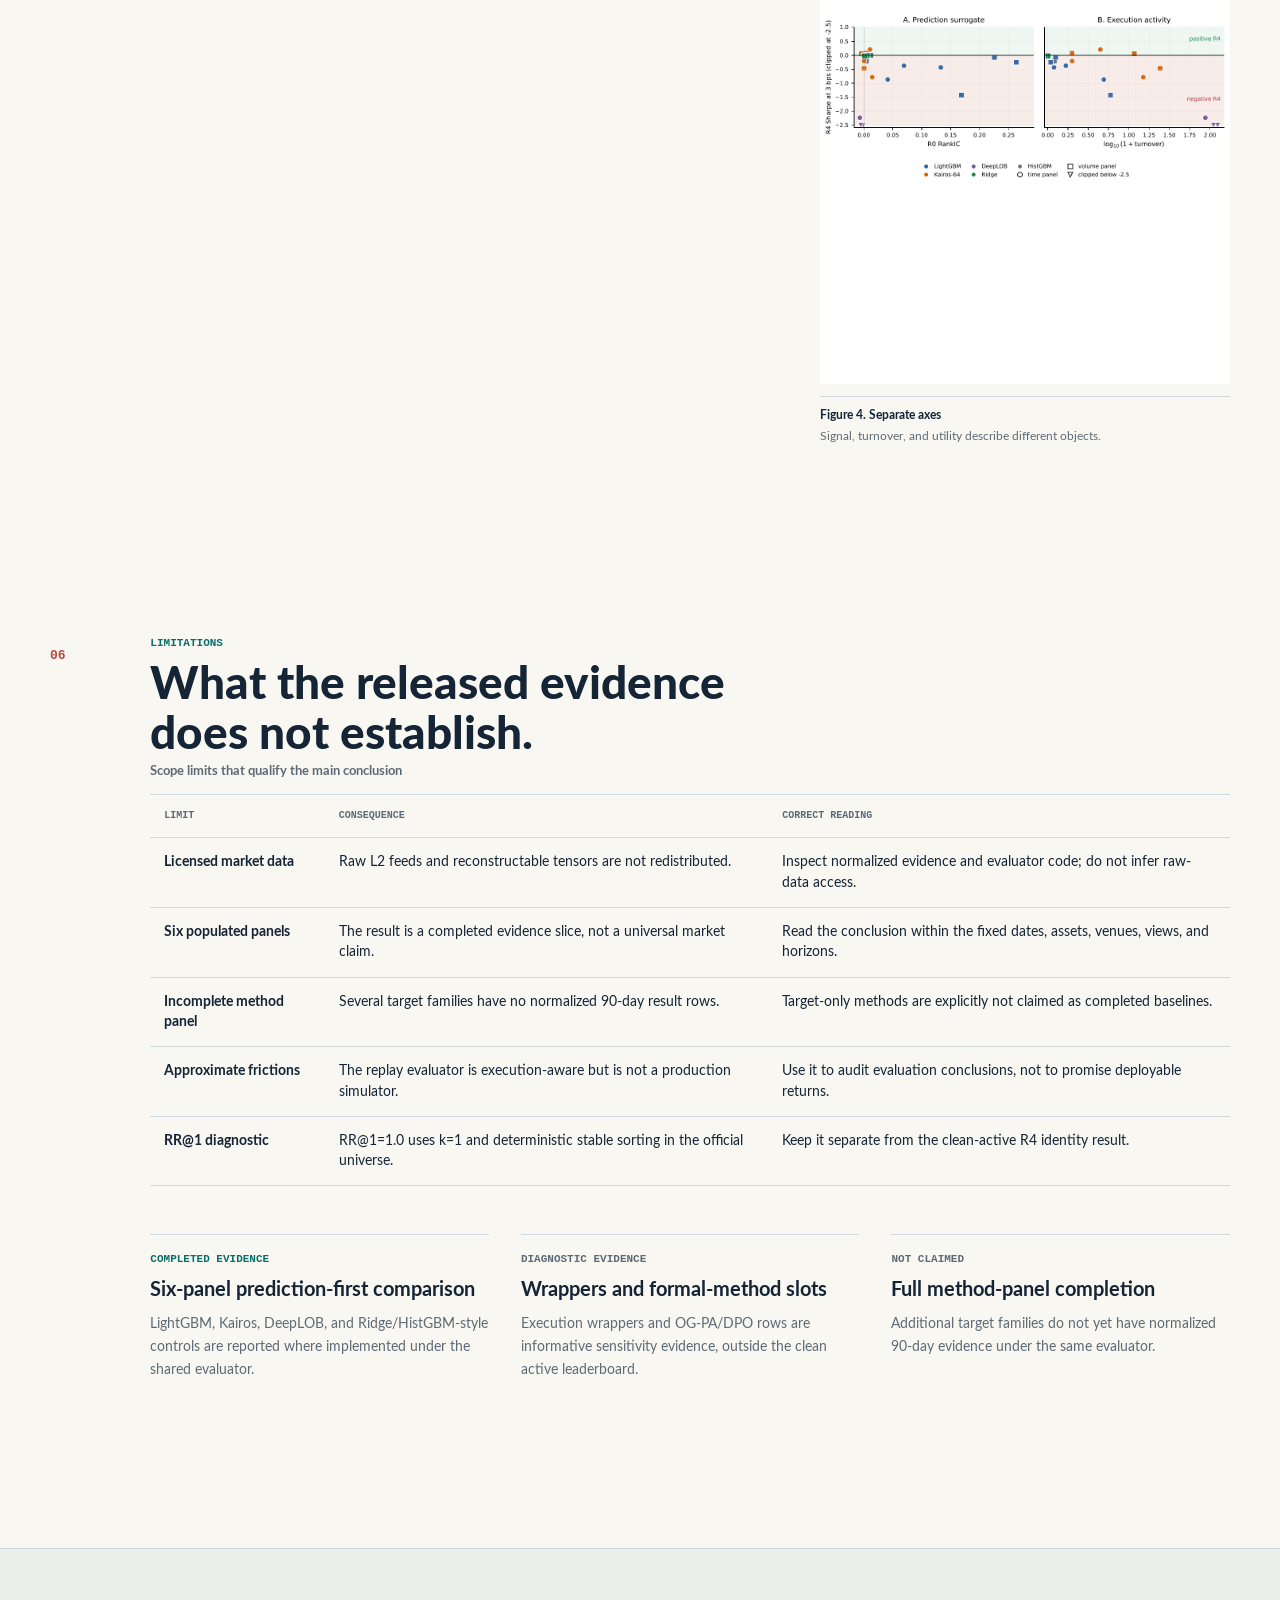
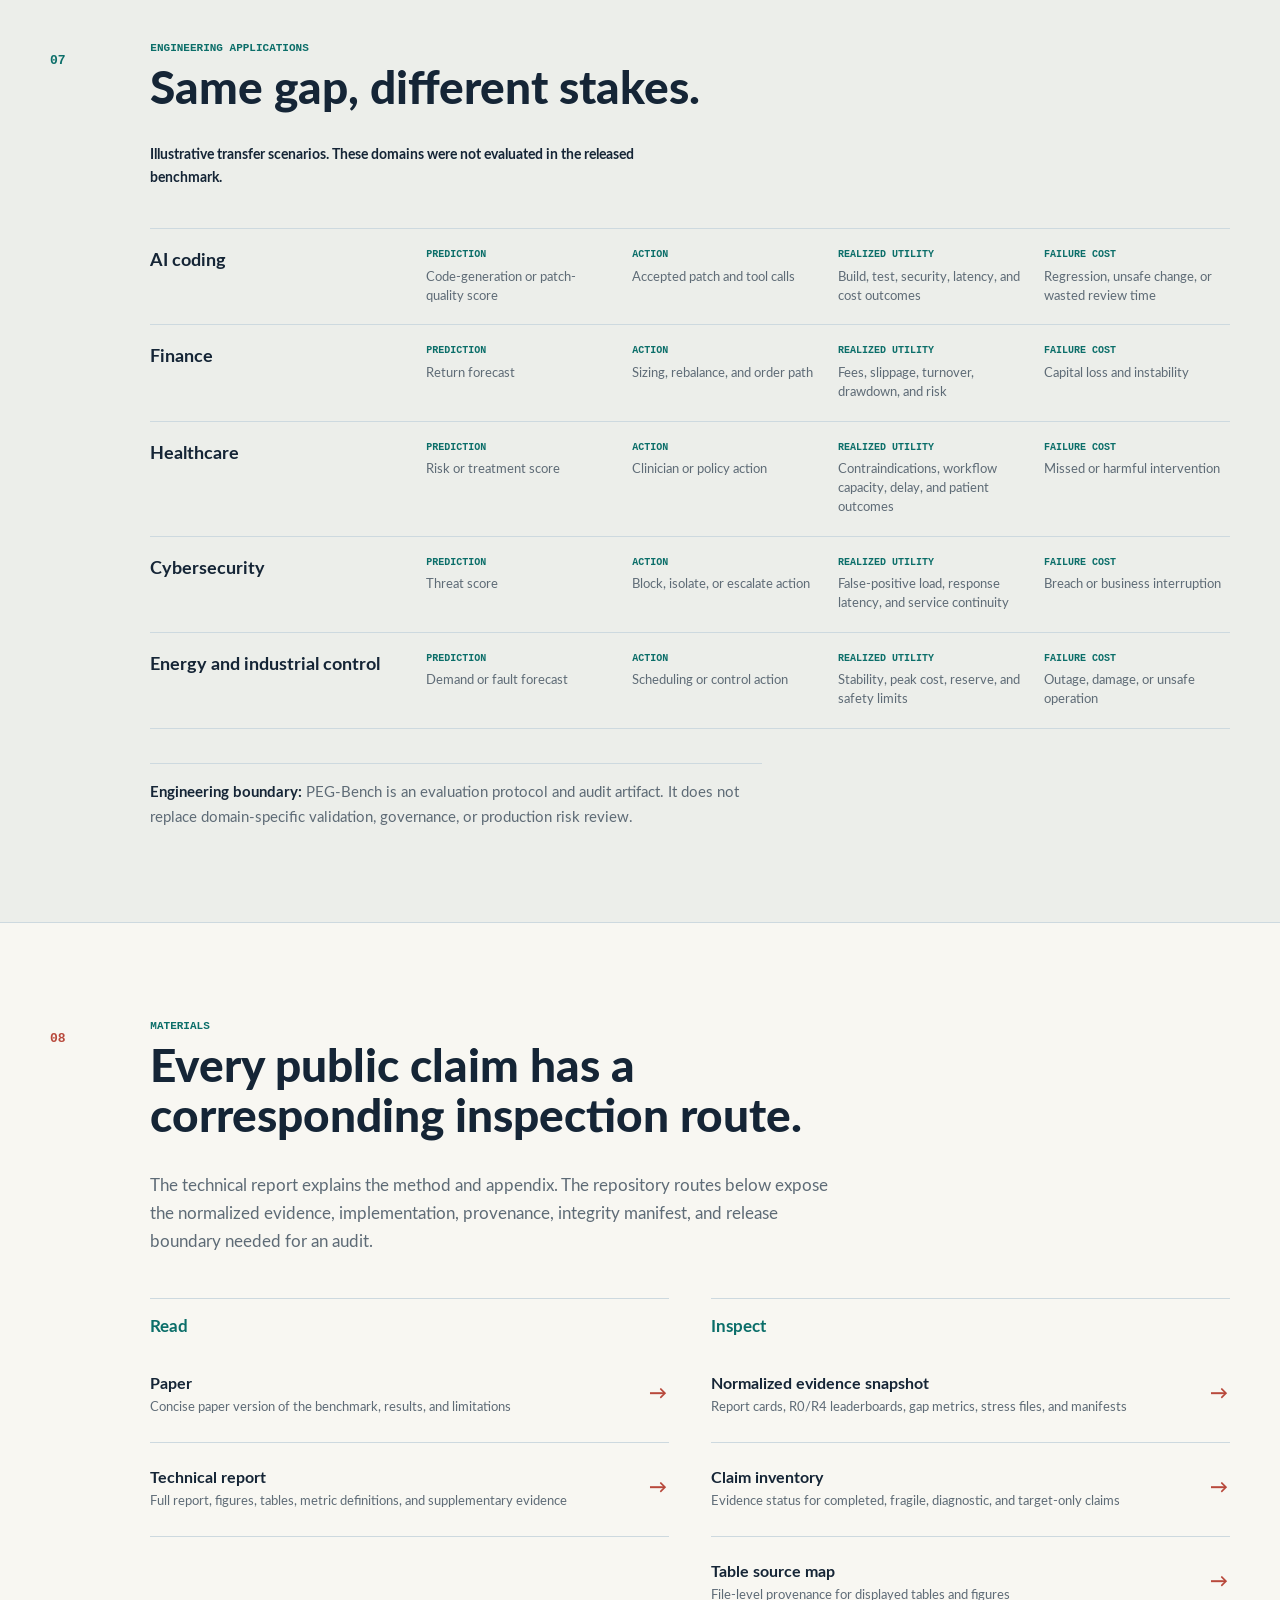
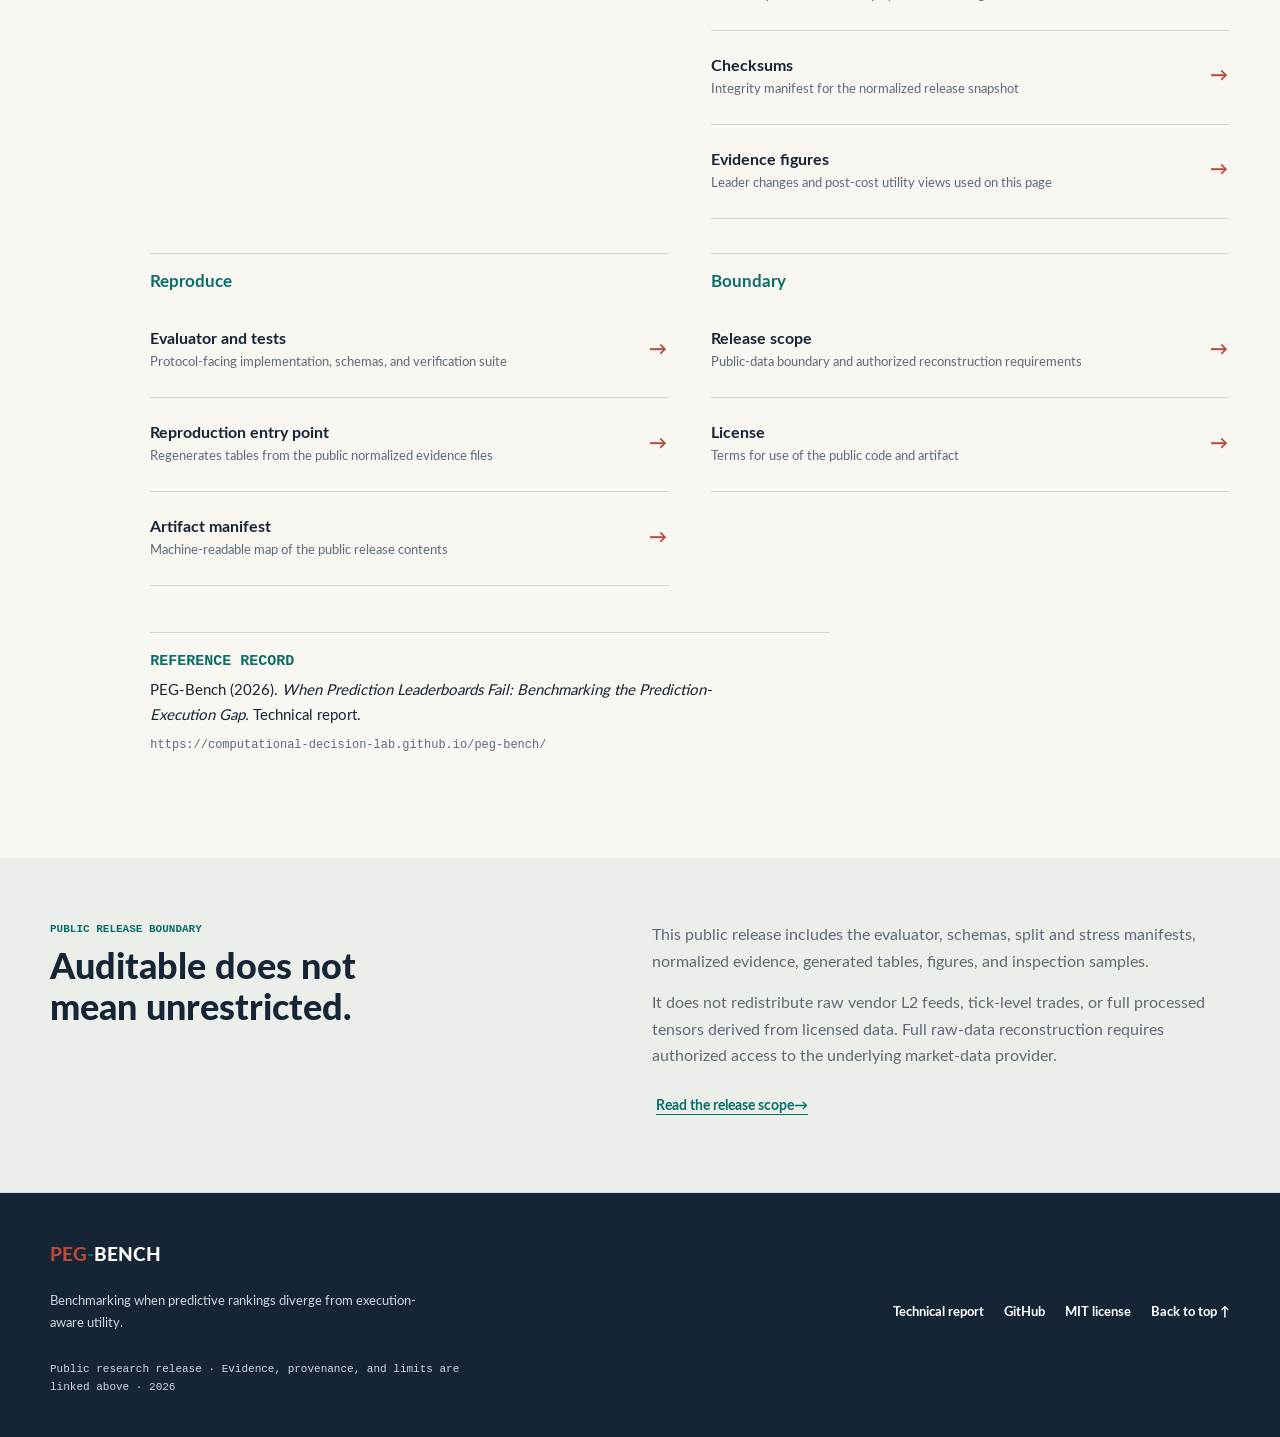
==== commit 1c2a0bc0: "chore: complete anonymous metadata and social preview" ====
--- a/docs/index.html
+++ b/docs/index.html
@@ -3,33 +3,41 @@
 <head>
   <meta charset="utf-8">
   <meta name="viewport" content="width=device-width, initial-scale=1">
-  <title>PEG-Bench | Prediction-Execution Gap Benchmark</title>
-  <meta name="description" content="PEG-Bench is an execution-aware benchmark protocol for testing when offline prediction rankings stop supporting utility conclusions.">
+  <title>When Prediction Leaderboards Can Fail | PEG-Bench</title>
+  <meta name="description" content="PEG-Bench tests when offline prediction rankings fail to preserve execution-aware model selection after costs, turnover, and risk.">
   <link rel="canonical" href="https://computational-decision-lab.github.io/peg-bench/">
-  <meta name="theme-color" content="#f7f8f6">
+  <meta name="theme-color" content="#F8F7F2">
   <meta property="og:type" content="article">
   <meta property="og:site_name" content="PEG-Bench">
-  <meta property="og:title" content="PEG-Bench | Prediction-Execution Gap Benchmark">
-  <meta property="og:description" content="A plain-language research portal for an execution-aware benchmark of prediction-to-decision systems.">
+  <meta property="og:title" content="When Prediction Leaderboards Can Fail | PEG-Bench">
+  <meta property="og:description" content="Prediction rankings can reverse after costs, turnover, and risk.">
   <meta property="og:url" content="https://computational-decision-lab.github.io/peg-bench/">
-  <meta property="og:image" content="https://computational-decision-lab.github.io/peg-bench/assets/peg-bench-thesis-overview.png">
-  <meta property="og:image:alt" content="PEG-Bench evaluation ladder from a data contract to an execution-aware verdict">
+  <meta property="og:image" content="https://computational-decision-lab.github.io/peg-bench/assets/peg-bench-social.png">
+  <meta property="og:image:type" content="image/png">
+  <meta property="og:image:width" content="1200">
+  <meta property="og:image:height" content="630">
+  <meta property="og:image:alt" content="PEG-Bench six-panel leader trace showing four of six identities changing at 3 bps">
   <meta name="twitter:card" content="summary_large_image">
-  <meta name="twitter:title" content="PEG-Bench | Prediction-Execution Gap Benchmark">
-  <meta name="twitter:description" content="A plain-language research portal for an execution-aware benchmark of prediction-to-decision systems.">
-  <meta name="twitter:image" content="https://computational-decision-lab.github.io/peg-bench/assets/peg-bench-thesis-overview.png">
-  <link rel="icon" href="data:image/svg+xml,%3Csvg xmlns='http://www.w3.org/2000/svg' viewBox='0 0 64 64'%3E%3Crect width='64' height='64' fill='%231b252d'/%3E%3Cpath d='M13 17h38M13 32h38M13 47h38' stroke='%23b4574e' stroke-width='6'/%3E%3C/svg%3E">
+  <meta name="twitter:title" content="When Prediction Leaderboards Can Fail | PEG-Bench">
+  <meta name="twitter:description" content="Prediction rankings can reverse after costs, turnover, and risk.">
+  <meta name="twitter:image" content="https://computational-decision-lab.github.io/peg-bench/assets/peg-bench-social.png">
+  <meta name="twitter:image:alt" content="PEG-Bench six-panel leader trace showing four of six identities changing at 3 bps">
+  <link rel="icon" href="data:image/svg+xml,%3Csvg xmlns='http://www.w3.org/2000/svg' viewBox='0 0 64 64'%3E%3Crect width='64' height='64' fill='%23152536'/%3E%3Cpath d='M13 17h38M13 32h38M13 47h38' stroke='%23B8493C' stroke-width='6'/%3E%3C/svg%3E">
   <link rel="stylesheet" href="./styles.css">
   <script type="application/ld+json">
   {
     "@context": "https://schema.org",
     "@type": "ScholarlyArticle",
-    "name": "When Prediction Leaderboards Fail: Benchmarking the Prediction-Execution Gap",
+    "name": "When Prediction Leaderboards Can Fail",
+    "headline": "When Prediction Leaderboards Can Fail",
     "url": "https://computational-decision-lab.github.io/peg-bench/",
-    "dateModified": "2026-08-02",
+    "mainEntityOfPage": "https://computational-decision-lab.github.io/peg-bench/",
+    "dateModified": "2026-08-05",
+    "inLanguage": "en",
     "isAccessibleForFree": true,
-    "abstract": "PEG-Bench is a licensed-data benchmark protocol and auditable evaluation artifact for measuring when offline prediction rankings cease to support execution-aware utility conclusions.",
+    "abstract": "PEG-Bench tests when offline prediction rankings fail to preserve execution-aware model selection after costs, turnover, and risk.",
     "keywords": ["benchmark", "sequential decision making", "execution-aware evaluation", "limit order book"],
+    "image": "https://computational-decision-lab.github.io/peg-bench/assets/peg-bench-social.png",
     "encoding": {
       "@type": "MediaObject",
       "contentUrl": "https://computational-decision-lab.github.io/peg-bench/assets/peg-bench-technical-report.pdf",
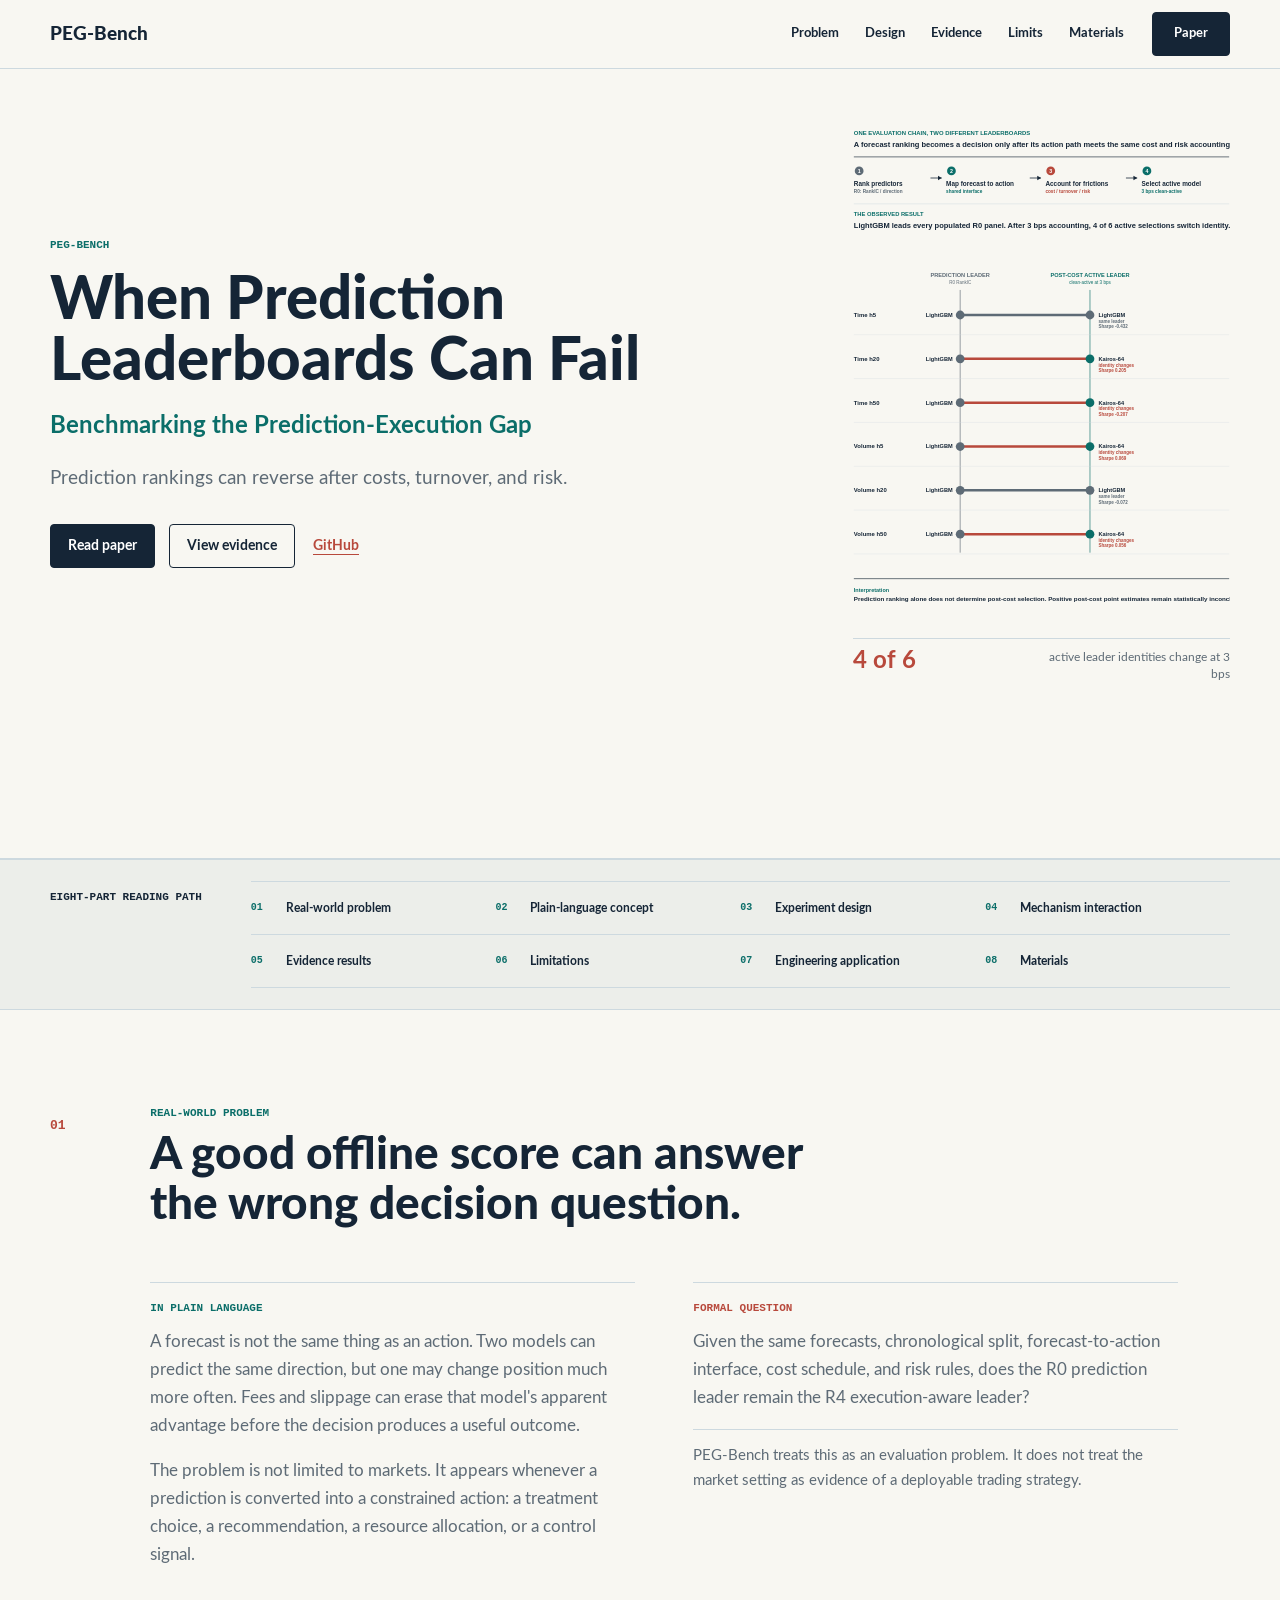
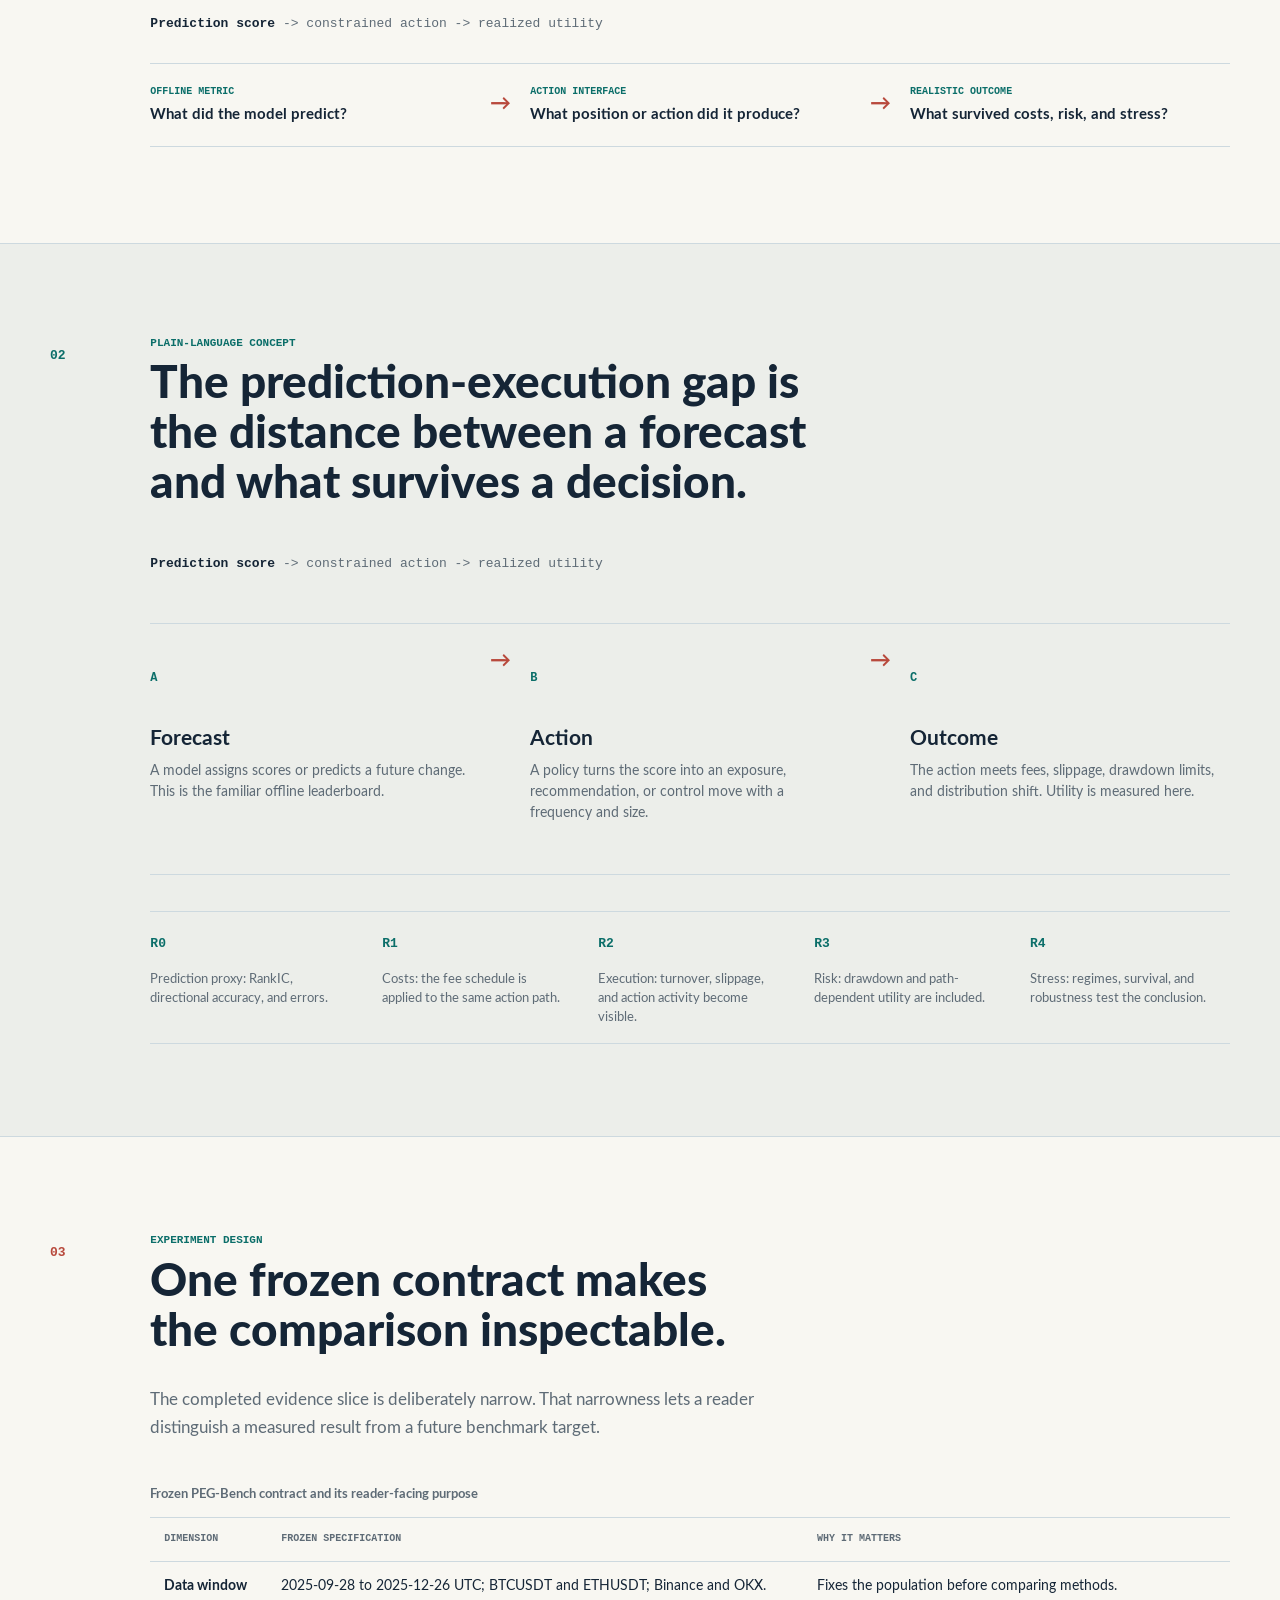
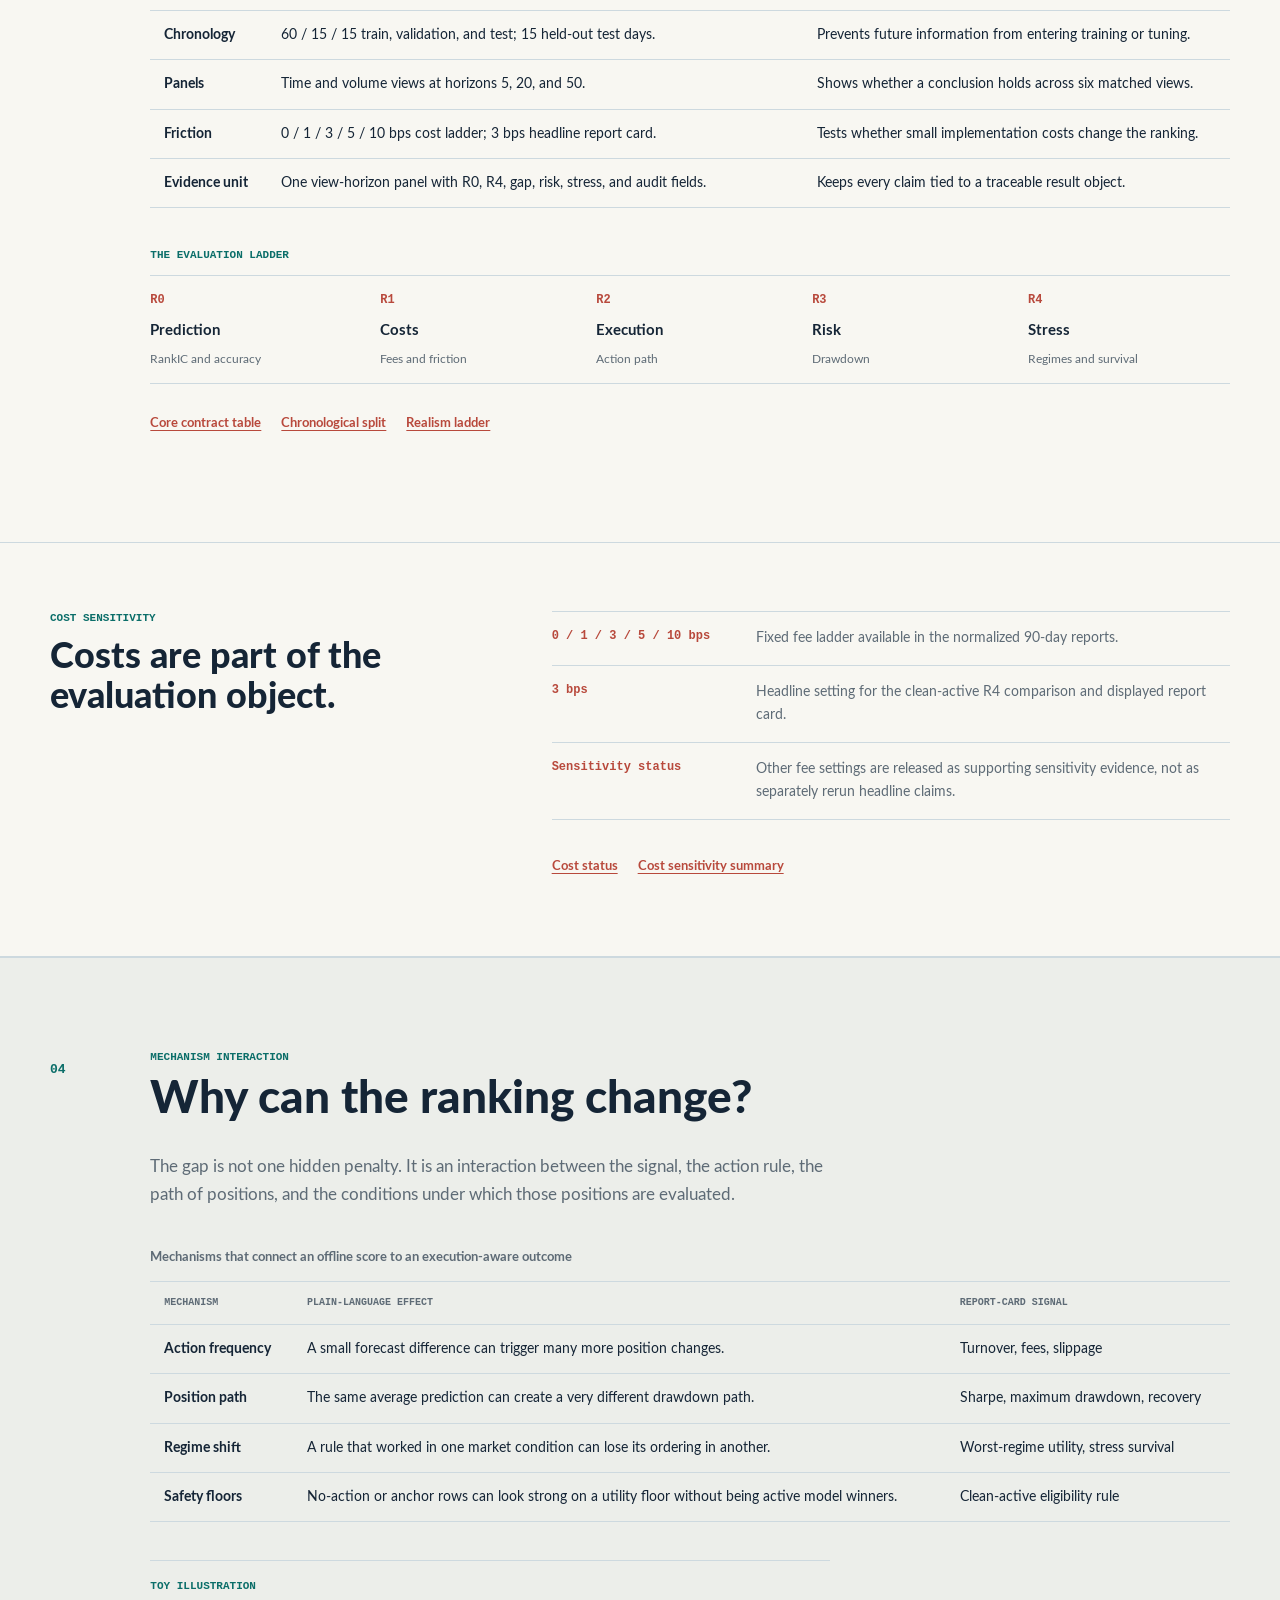
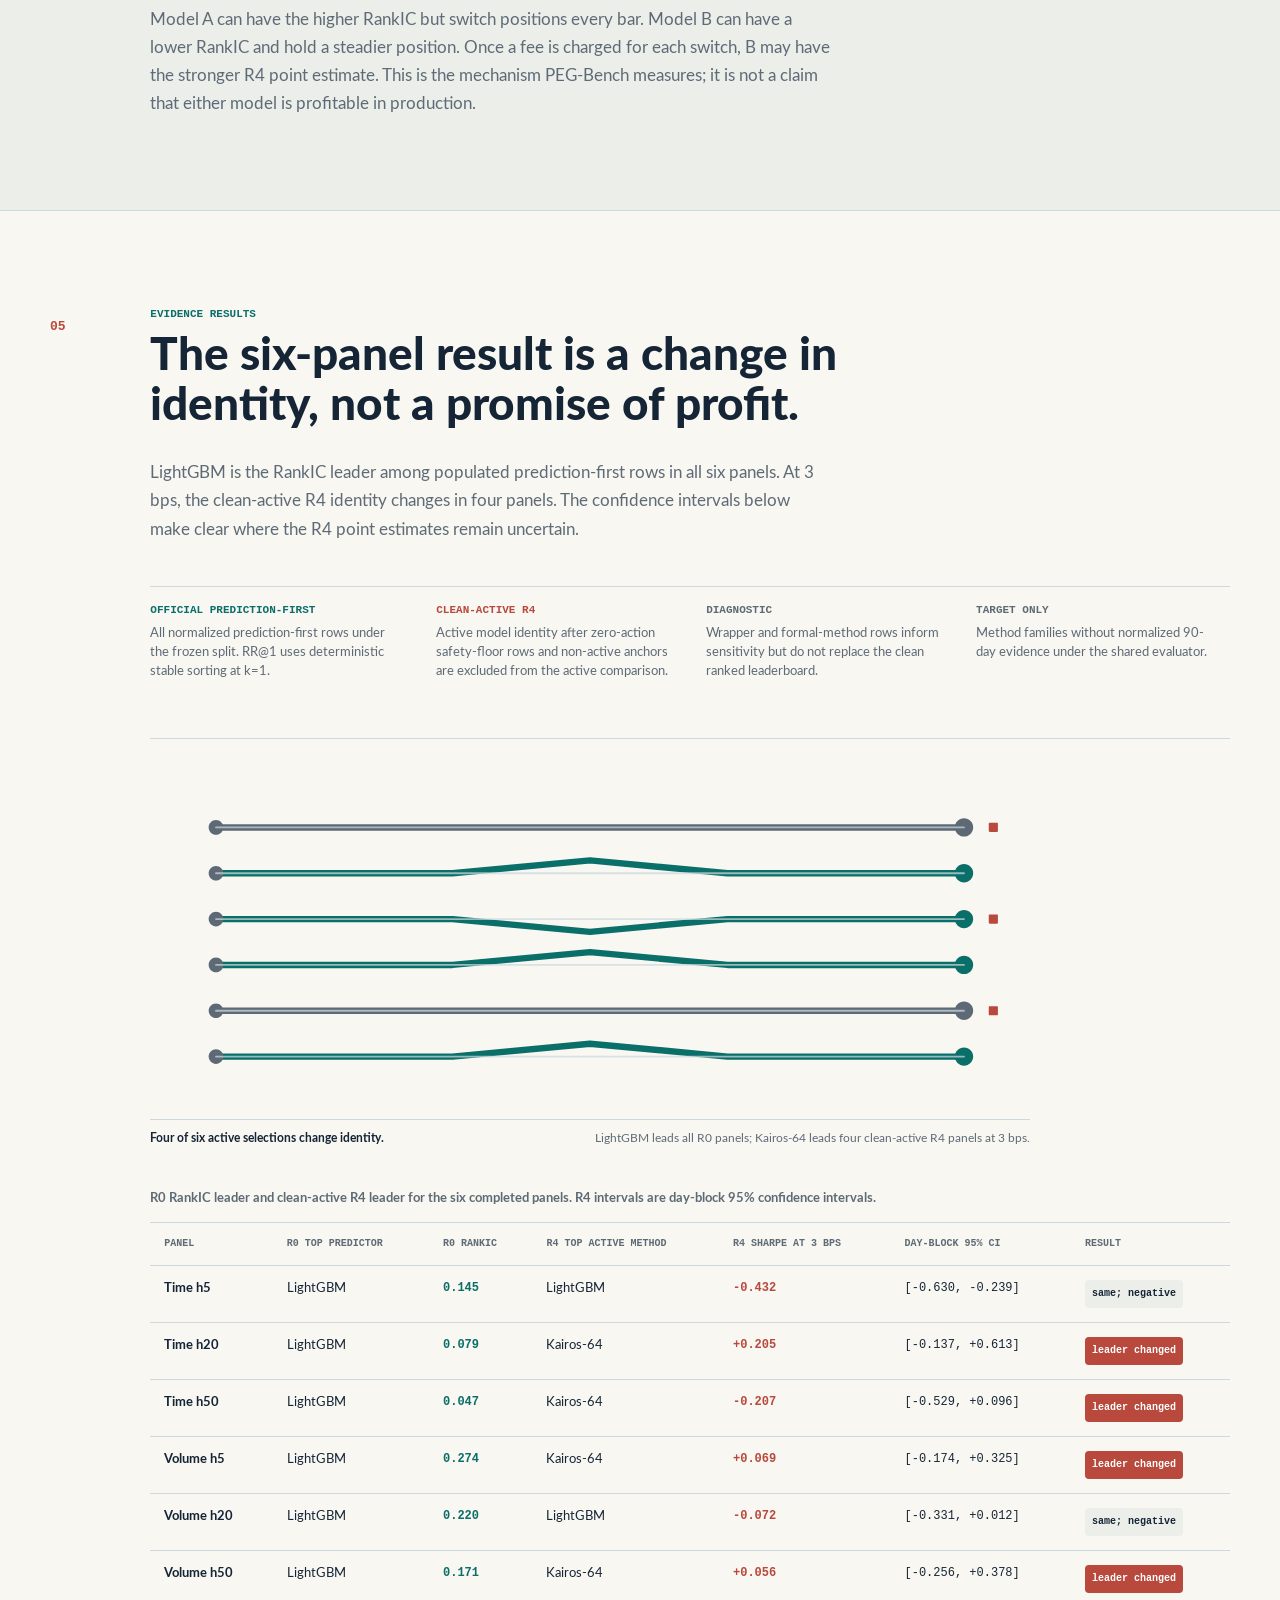
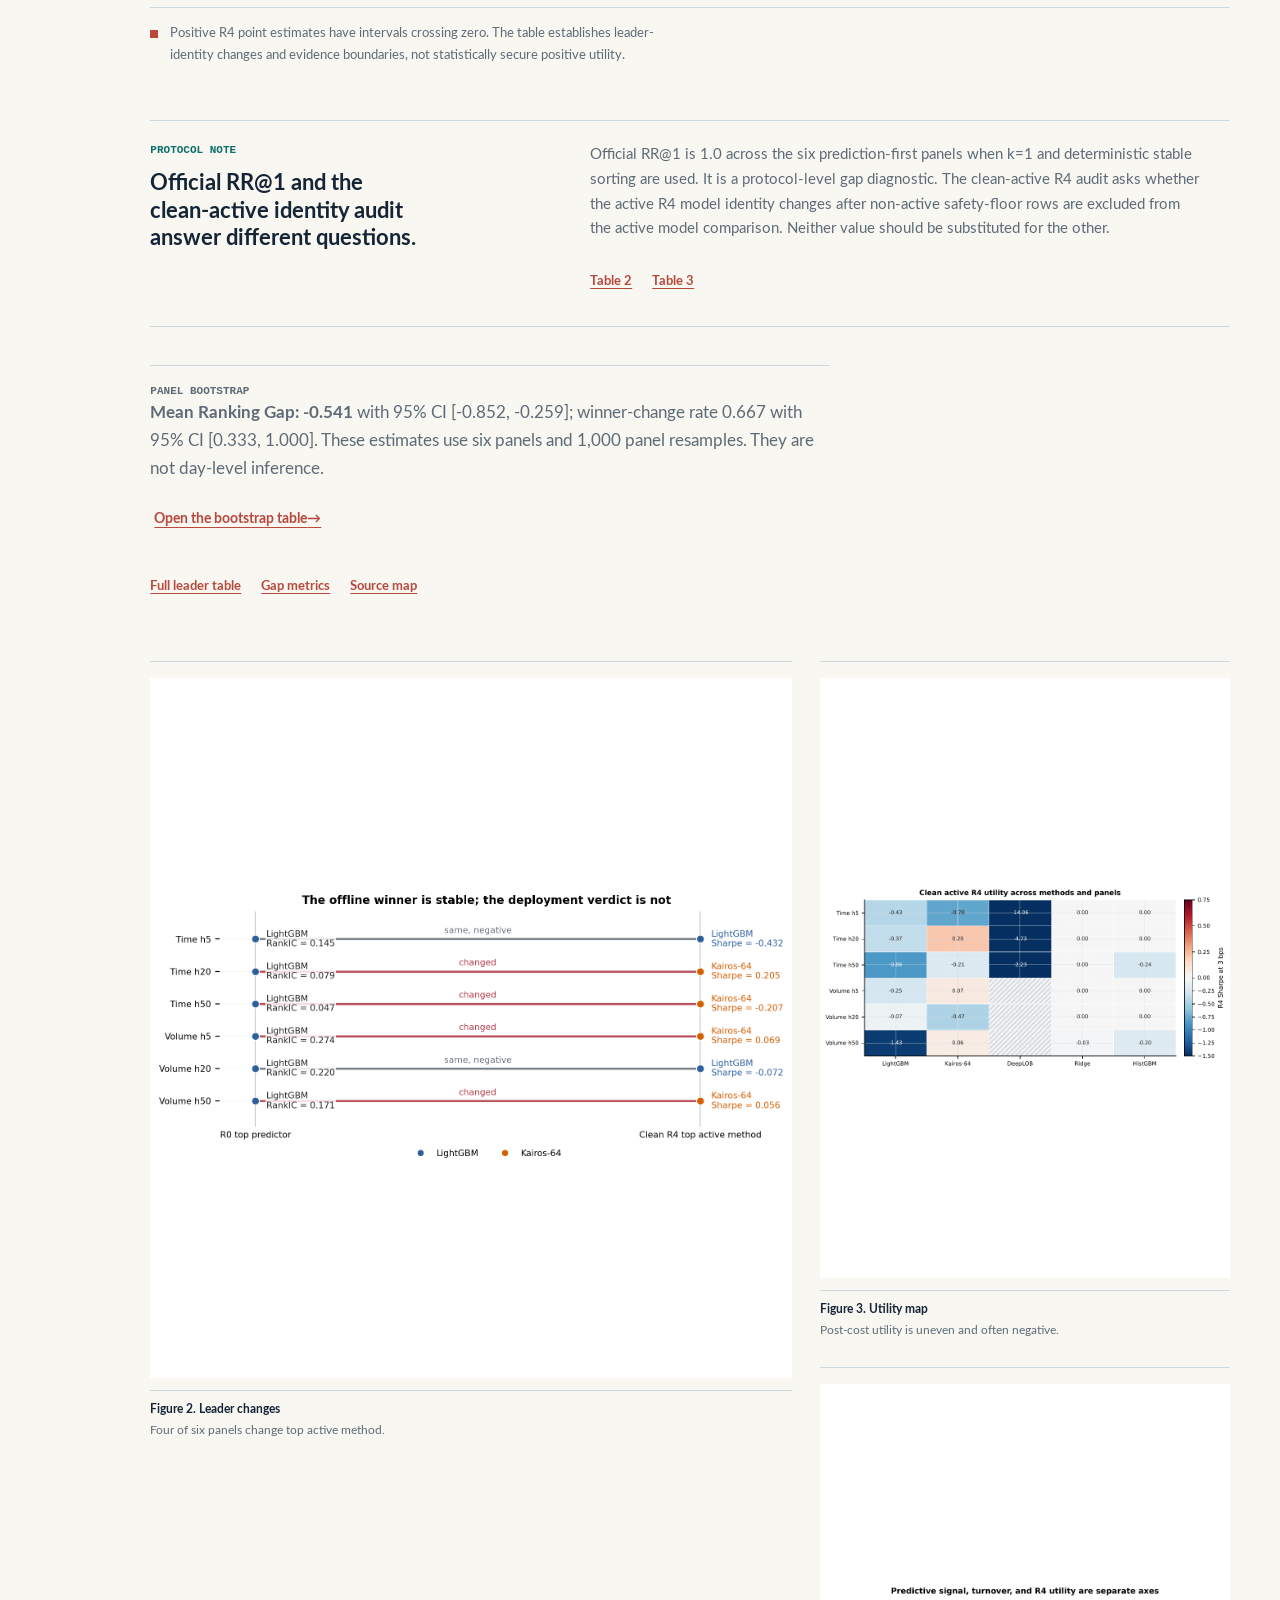
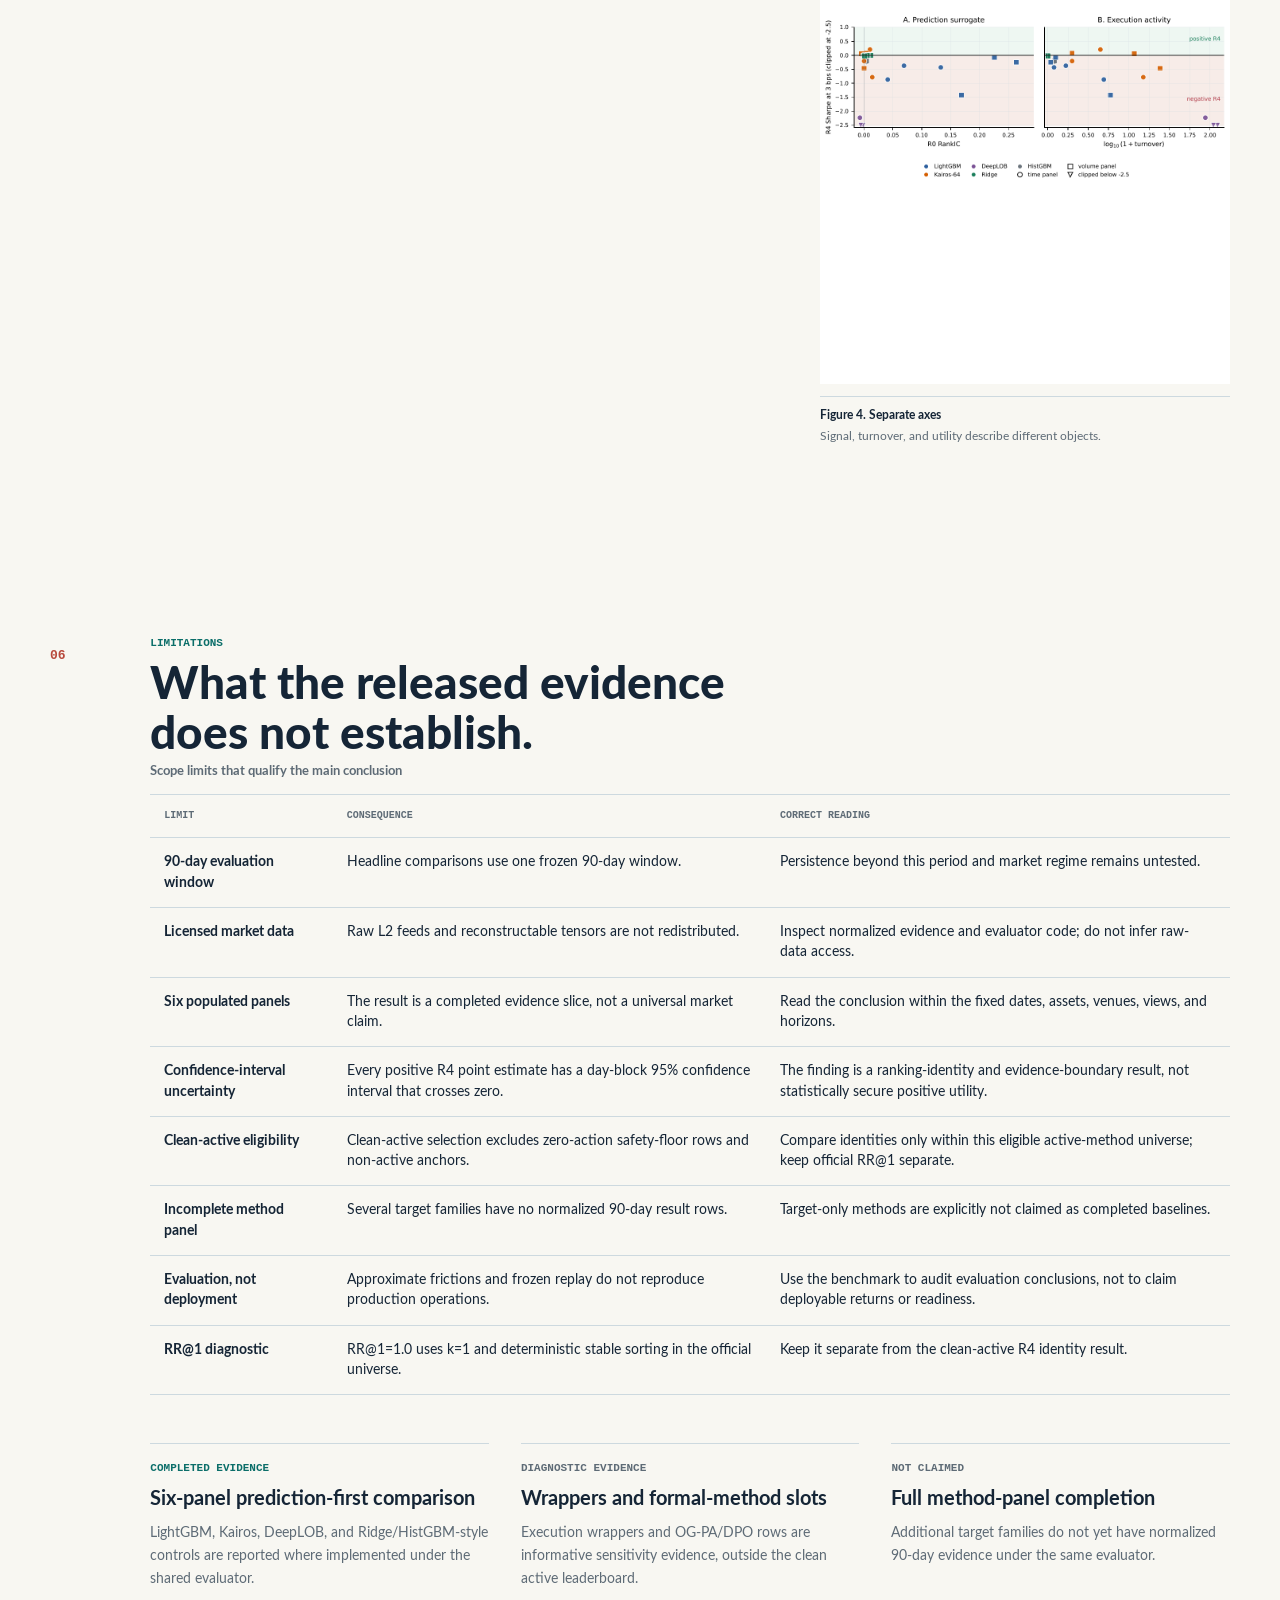
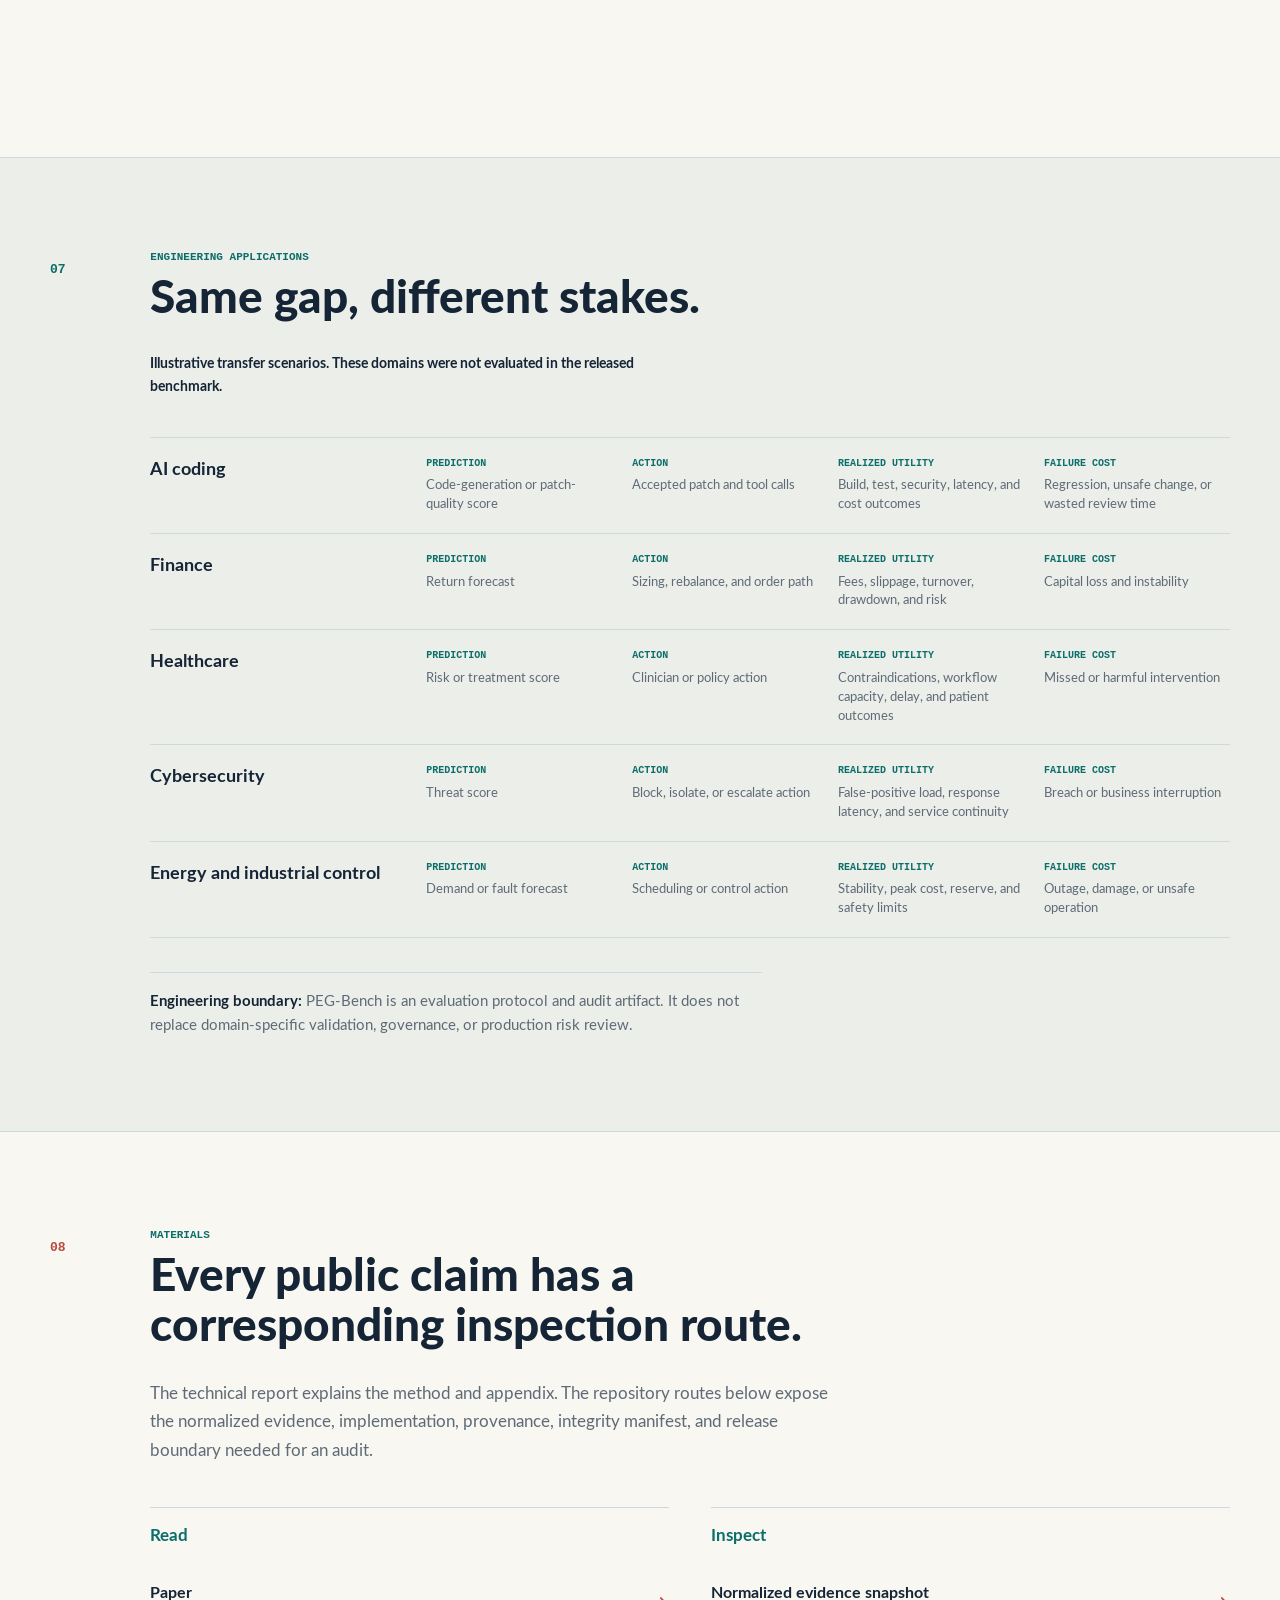
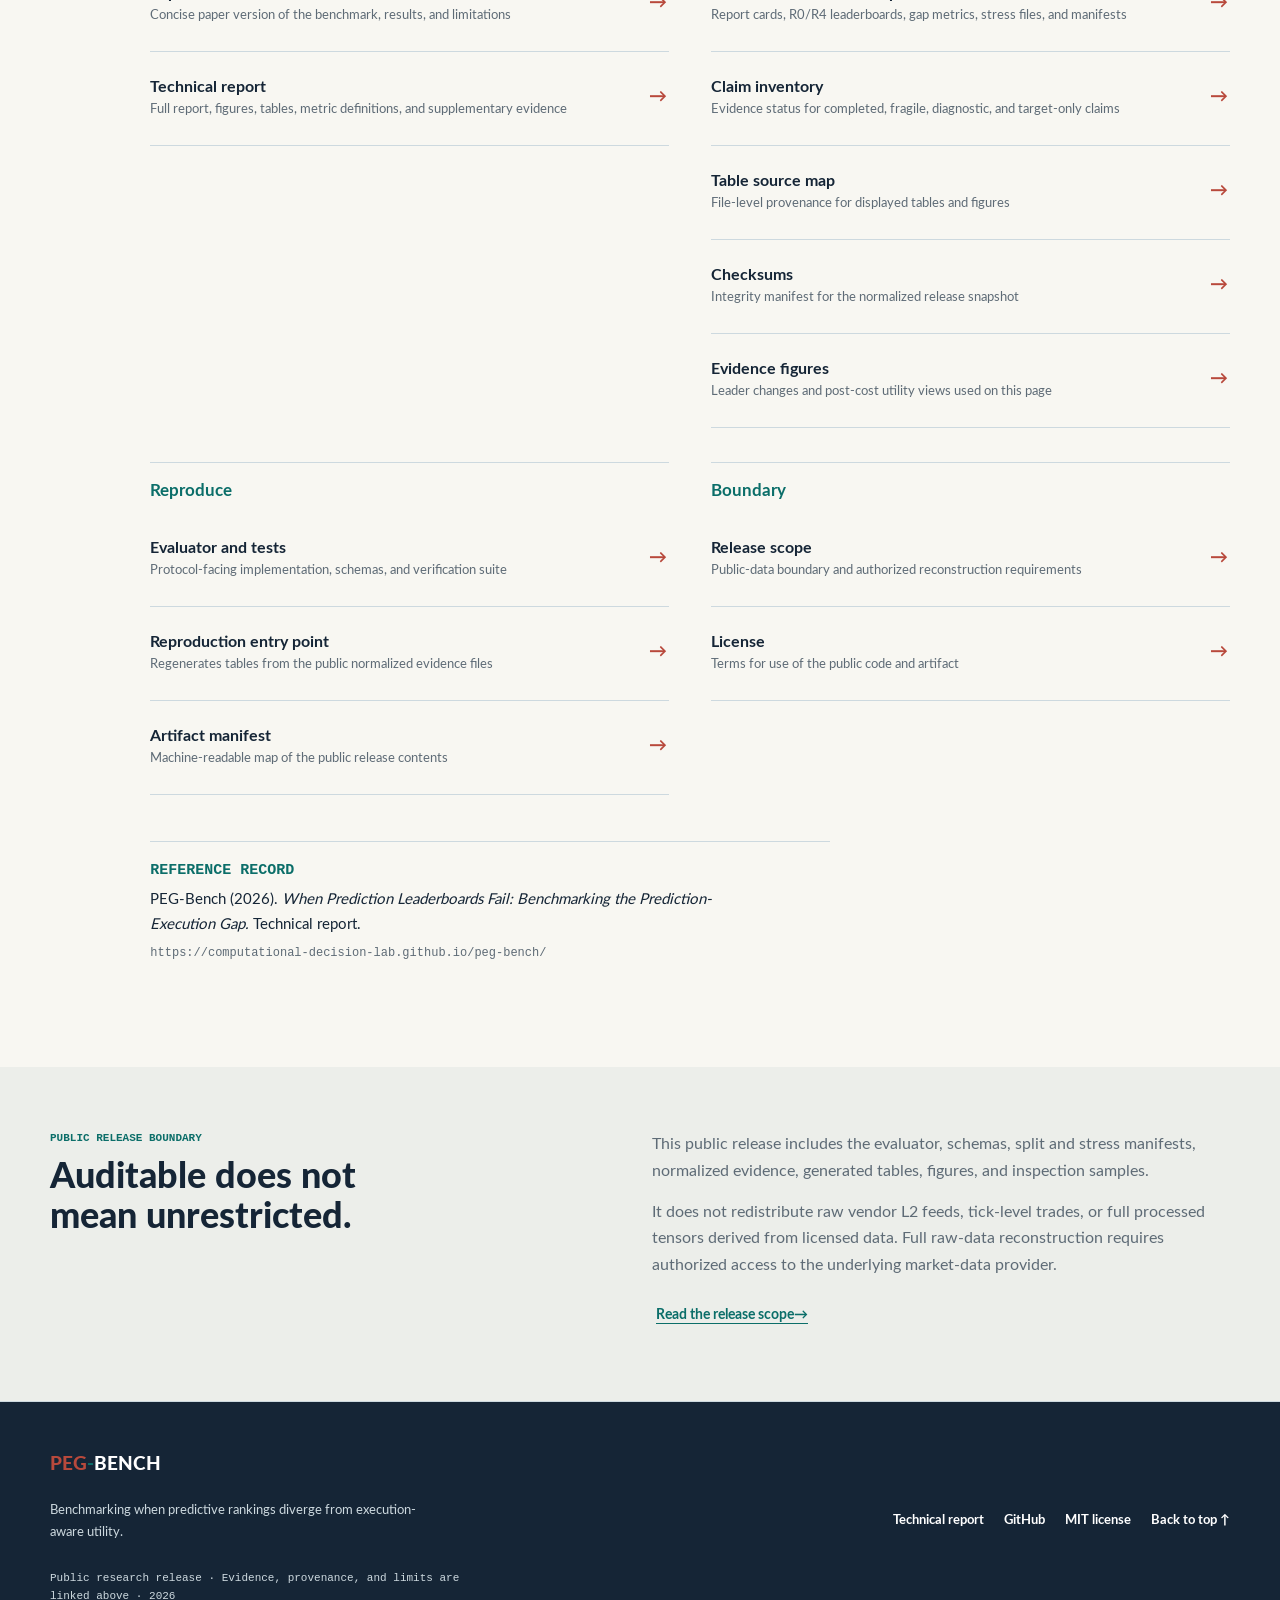
==== commit a74b36b6: "fix: complete limitations and stable section links" ====
--- a/docs/index.html
+++ b/docs/index.html
@@ -279,10 +279,13 @@
           <caption>Scope limits that qualify the main conclusion</caption>
           <thead><tr><th scope="col">Limit</th><th scope="col">Consequence</th><th scope="col">Correct reading</th></tr></thead>
           <tbody>
+            <tr><th scope="row">90-day evaluation window</th><td data-label="Consequence">Headline comparisons use one frozen 90-day window.</td><td data-label="Correct reading">Persistence beyond this period and market regime remains untested.</td></tr>
             <tr><th scope="row">Licensed market data</th><td data-label="Consequence">Raw L2 feeds and reconstructable tensors are not redistributed.</td><td data-label="Correct reading">Inspect normalized evidence and evaluator code; do not infer raw-data access.</td></tr>
             <tr><th scope="row">Six populated panels</th><td data-label="Consequence">The result is a completed evidence slice, not a universal market claim.</td><td data-label="Correct reading">Read the conclusion within the fixed dates, assets, venues, views, and horizons.</td></tr>
+            <tr><th scope="row">Confidence-interval uncertainty</th><td data-label="Consequence">Every positive R4 point estimate has a day-block 95% confidence interval that crosses zero.</td><td data-label="Correct reading">The finding is a ranking-identity and evidence-boundary result, not statistically secure positive utility.</td></tr>
+            <tr><th scope="row">Clean-active eligibility</th><td data-label="Consequence">Clean-active selection excludes zero-action safety-floor rows and non-active anchors.</td><td data-label="Correct reading">Compare identities only within this eligible active-method universe; keep official RR@1 separate.</td></tr>
             <tr><th scope="row">Incomplete method panel</th><td data-label="Consequence">Several target families have no normalized 90-day result rows.</td><td data-label="Correct reading">Target-only methods are explicitly not claimed as completed baselines.</td></tr>
-            <tr><th scope="row">Approximate frictions</th><td data-label="Consequence">The replay evaluator is execution-aware but is not a production simulator.</td><td data-label="Correct reading">Use it to audit evaluation conclusions, not to promise deployable returns.</td></tr>
+            <tr><th scope="row">Evaluation, not deployment</th><td data-label="Consequence">Approximate frictions and frozen replay do not reproduce production operations.</td><td data-label="Correct reading">Use the benchmark to audit evaluation conclusions, not to claim deployable returns or readiness.</td></tr>
             <tr><th scope="row">RR@1 diagnostic</th><td data-label="Consequence">RR@1=1.0 uses k=1 and deterministic stable sorting in the official universe.</td><td data-label="Correct reading">Keep it separate from the clean-active R4 identity result.</td></tr>
           </tbody>
         </table>
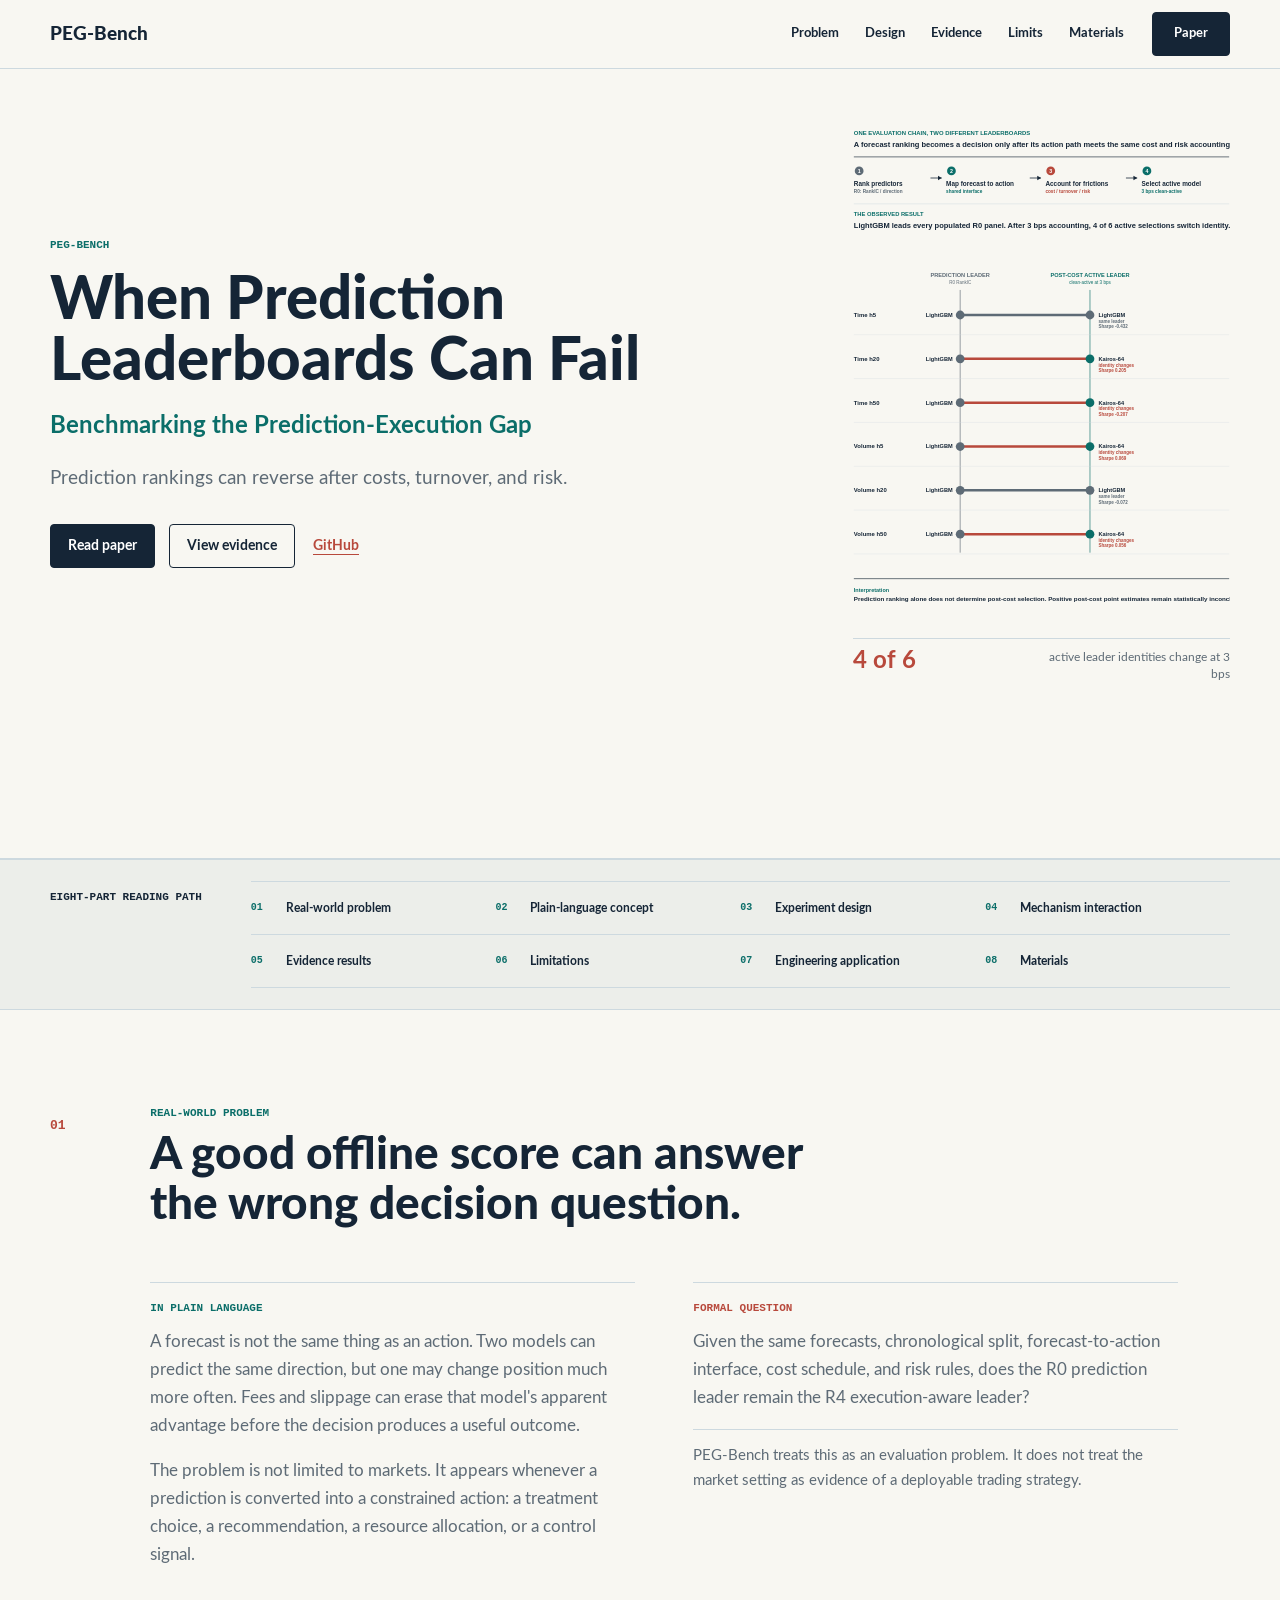
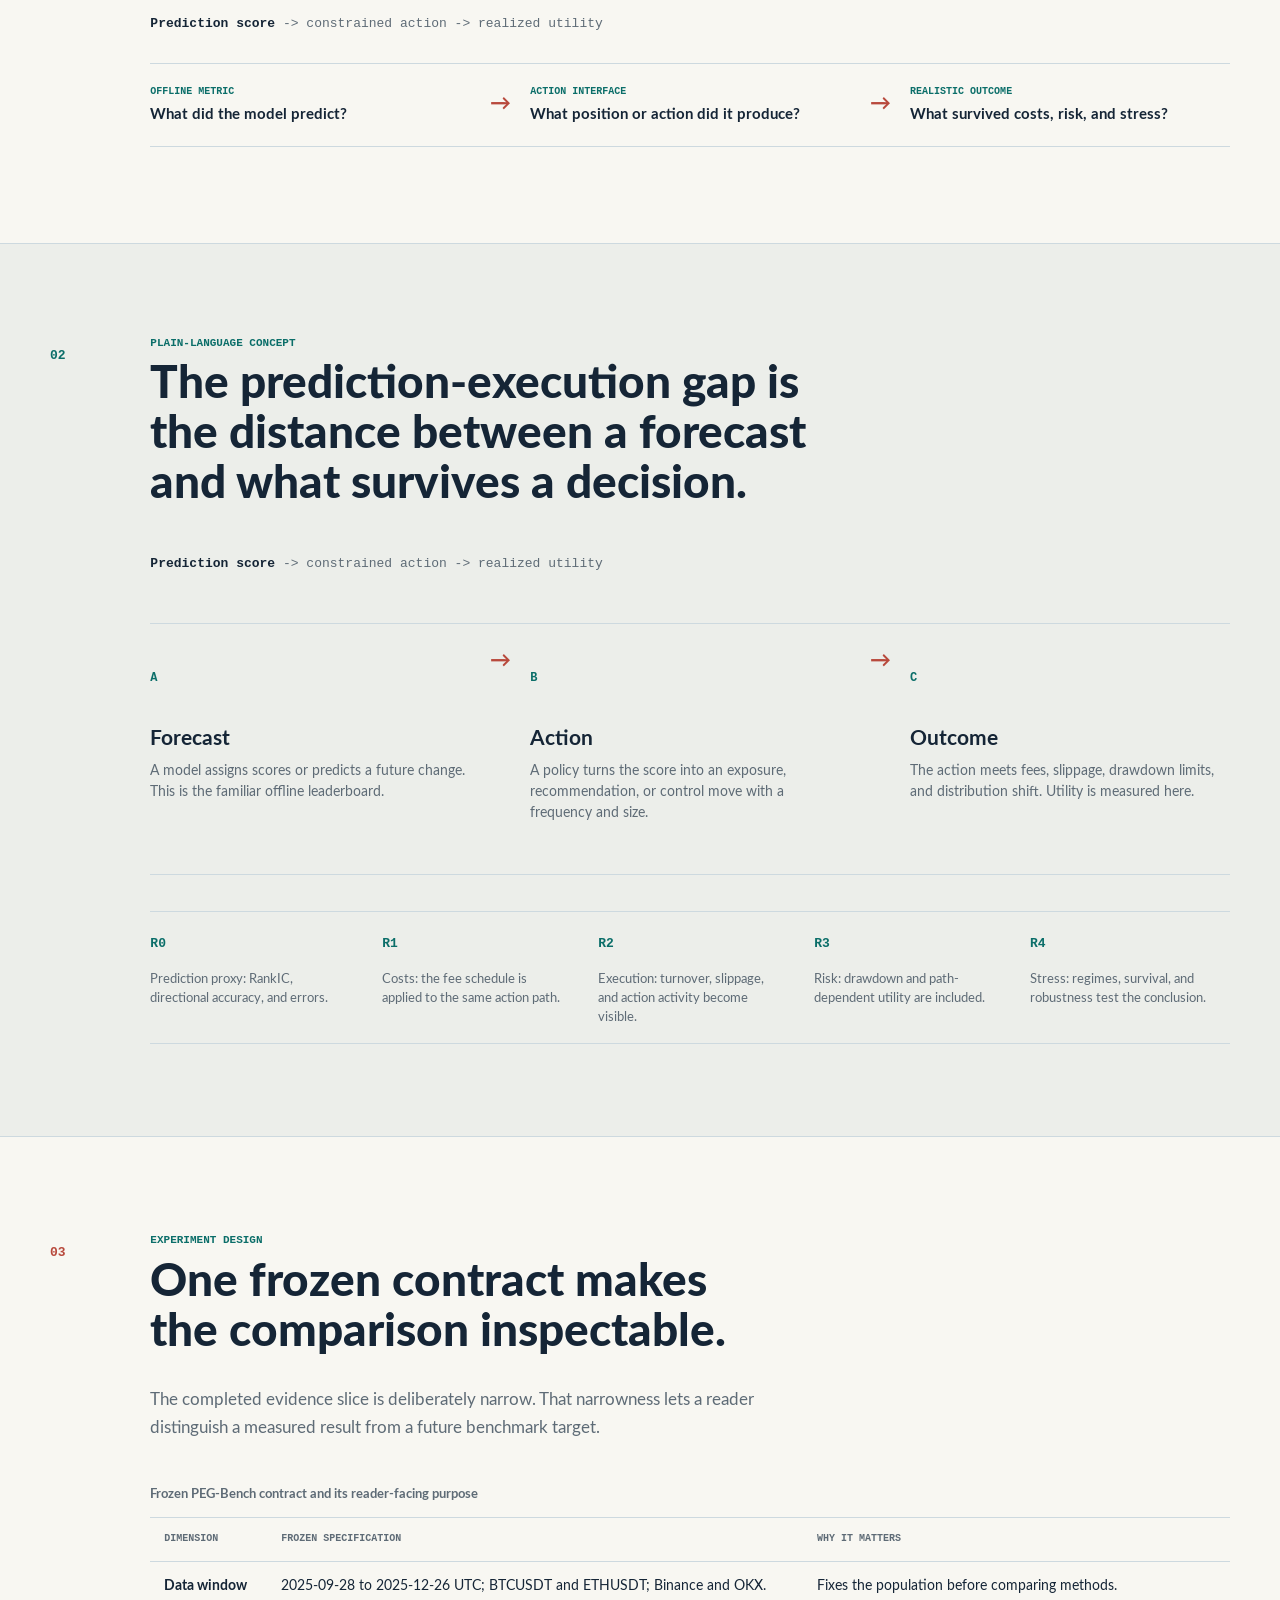
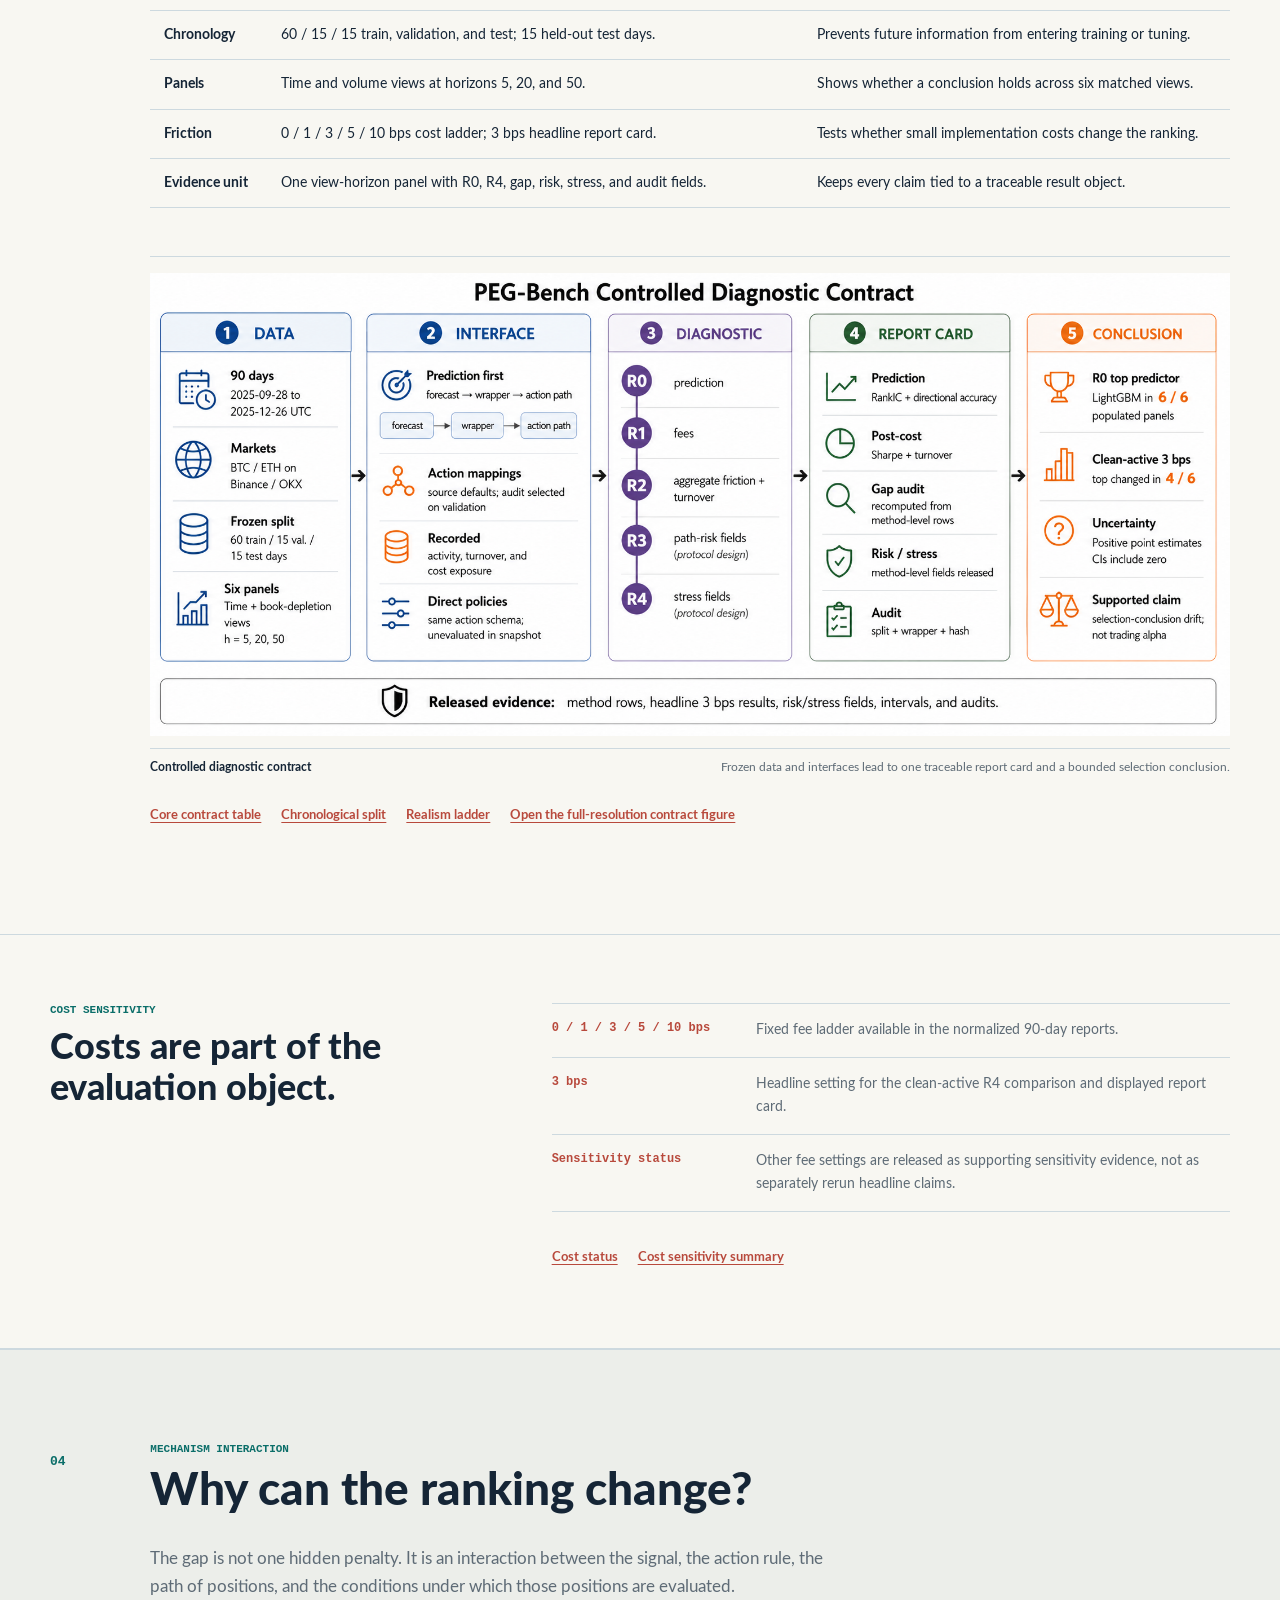
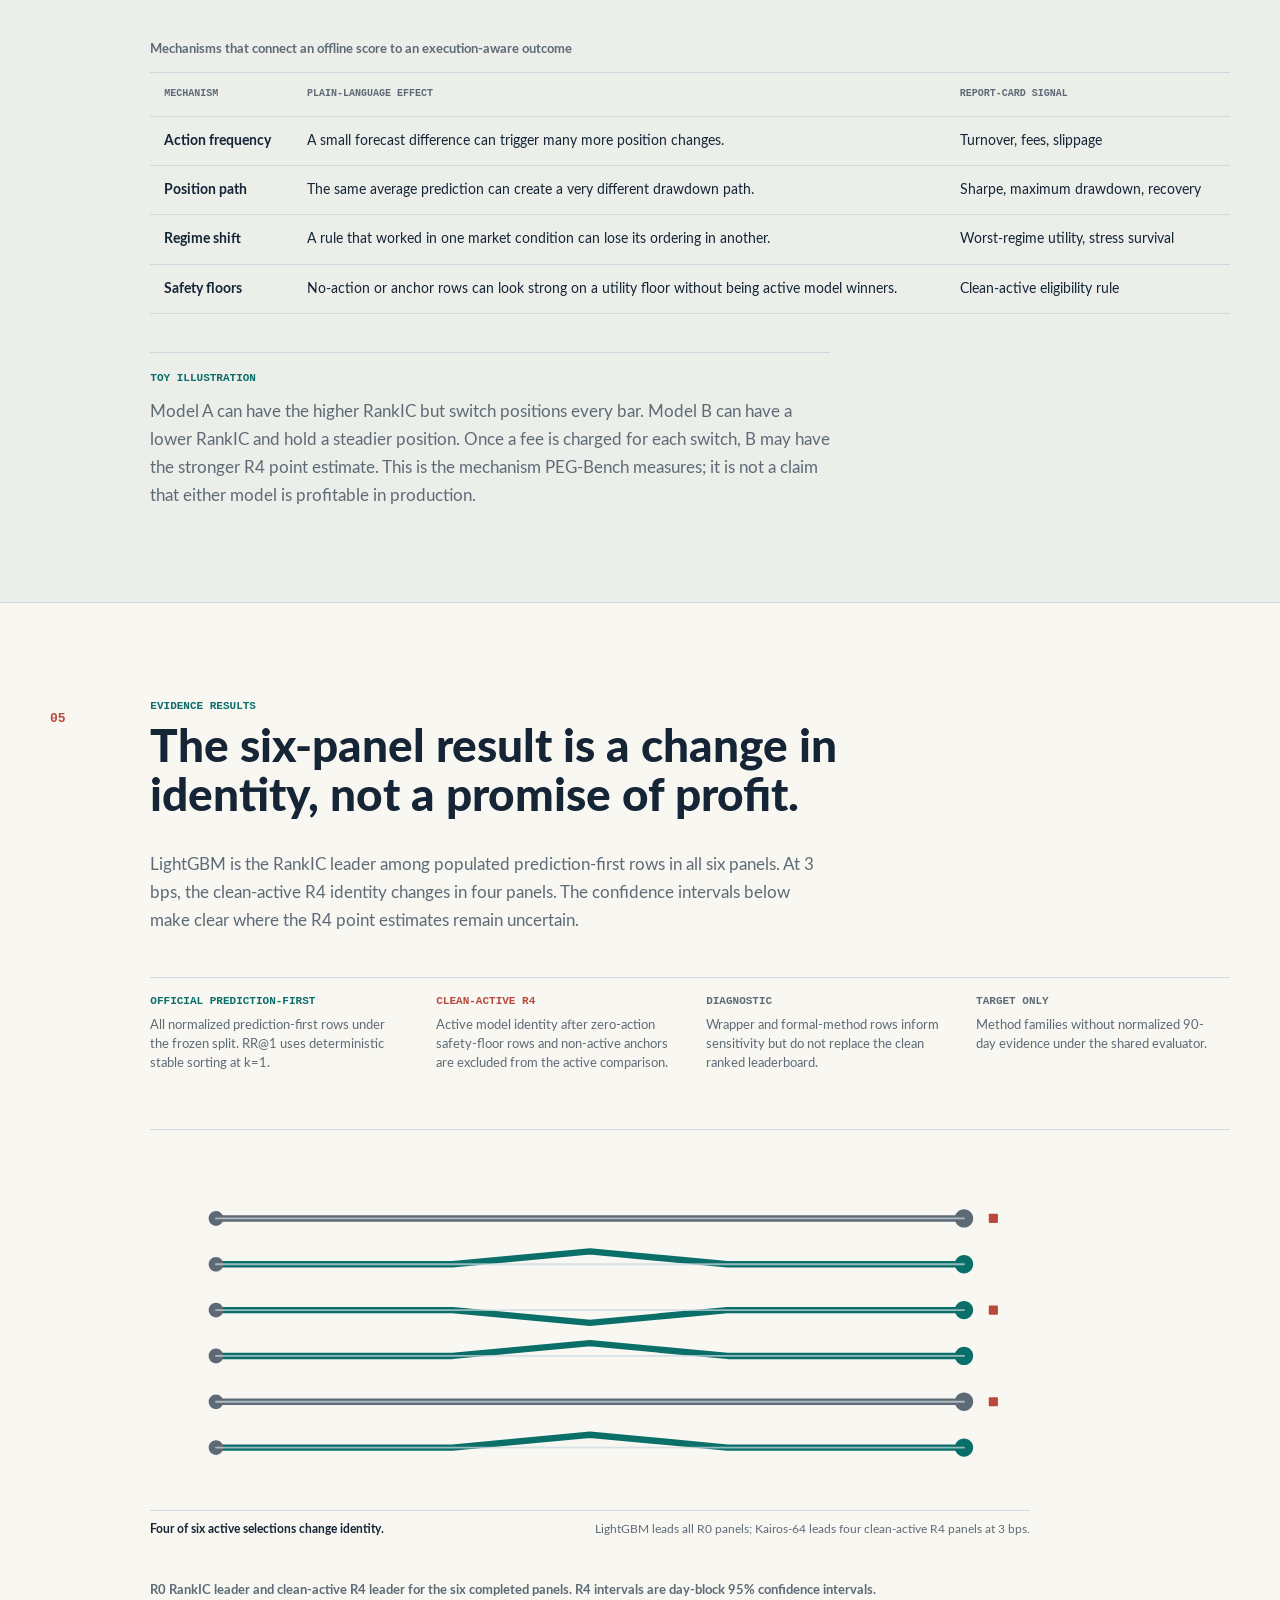
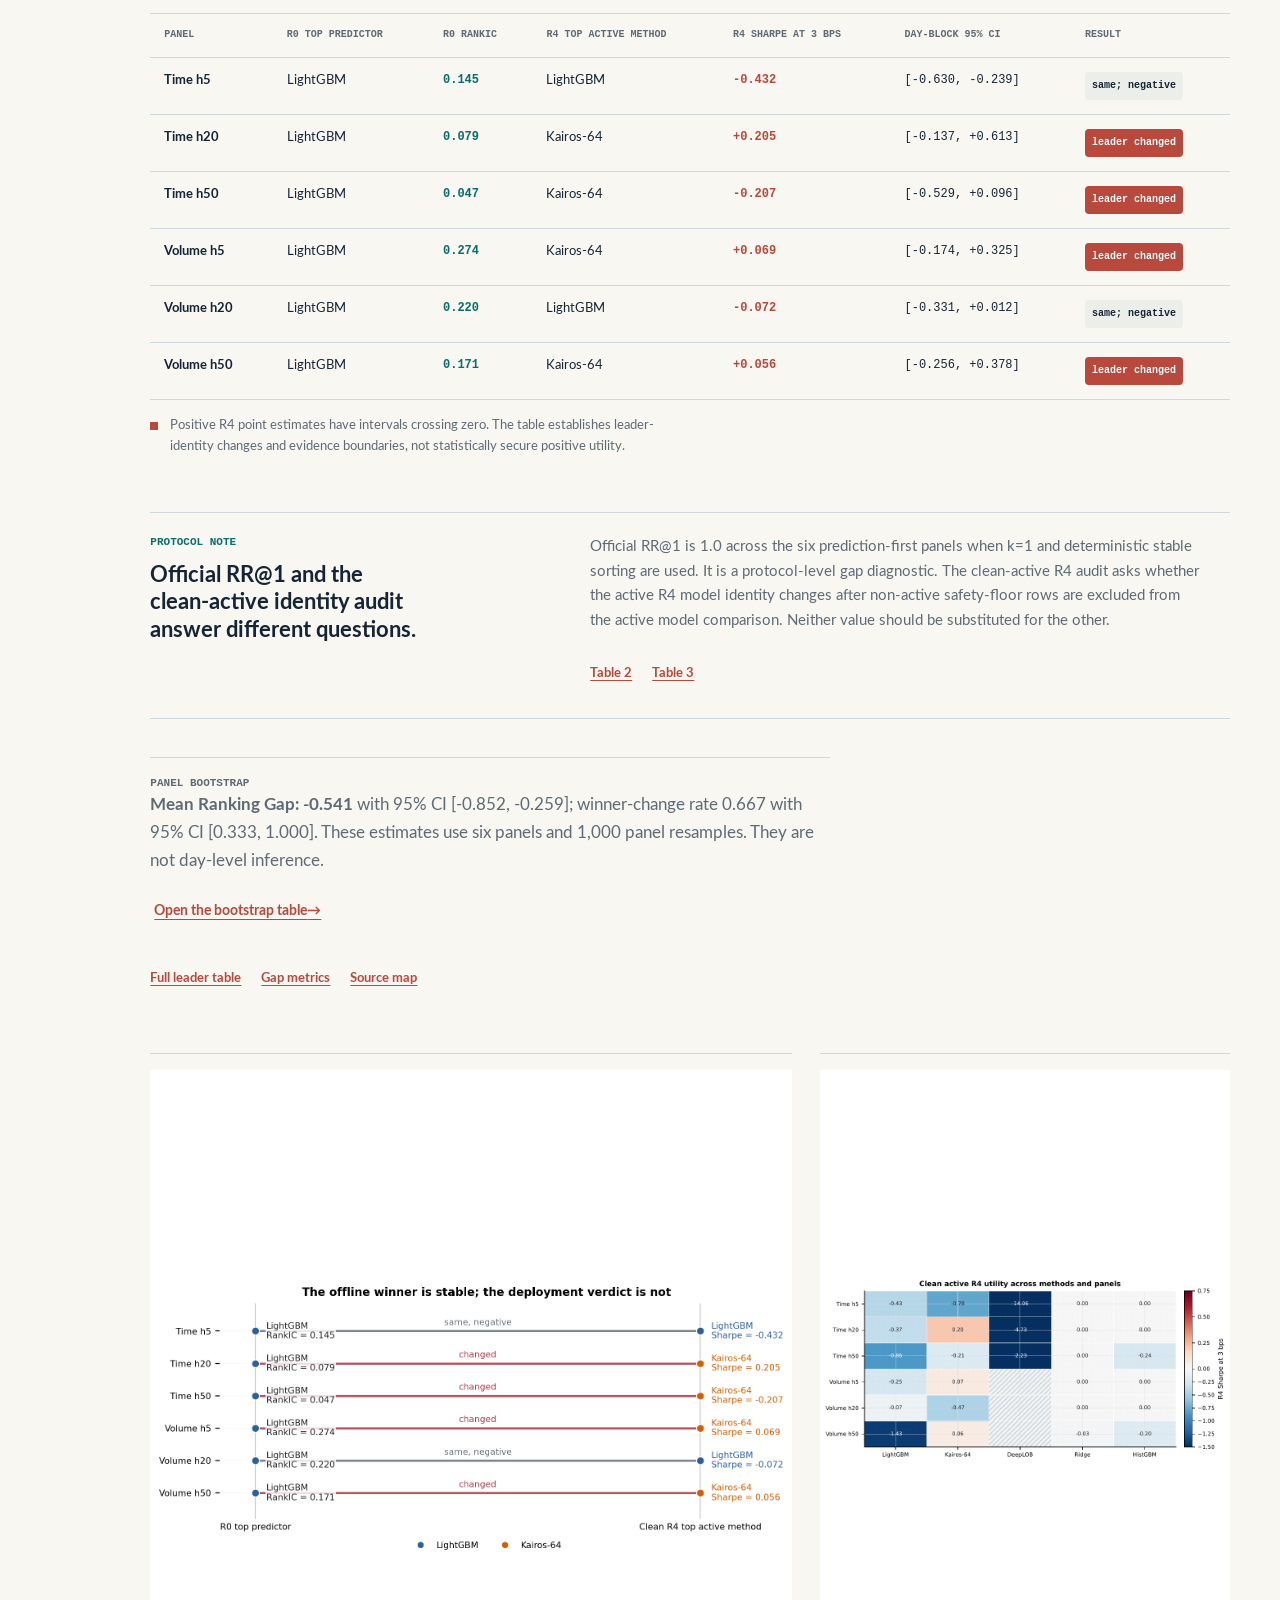
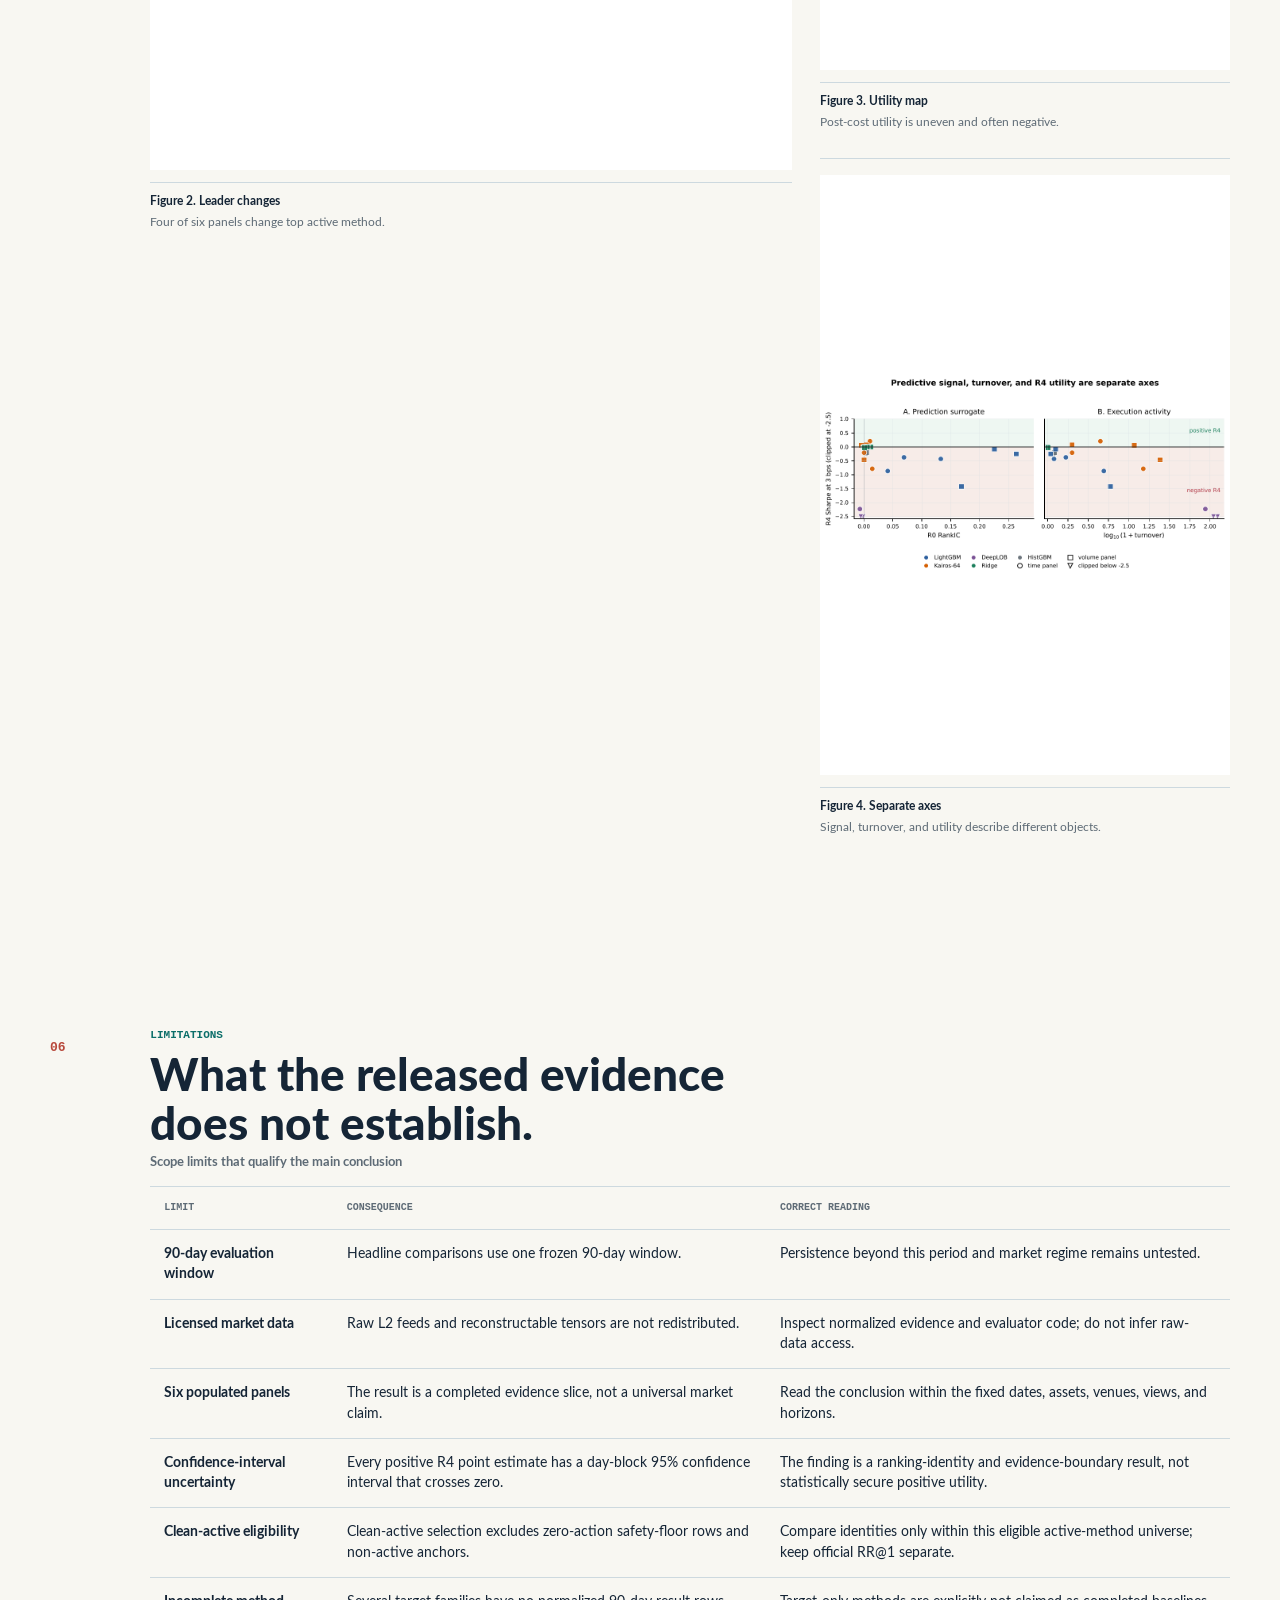
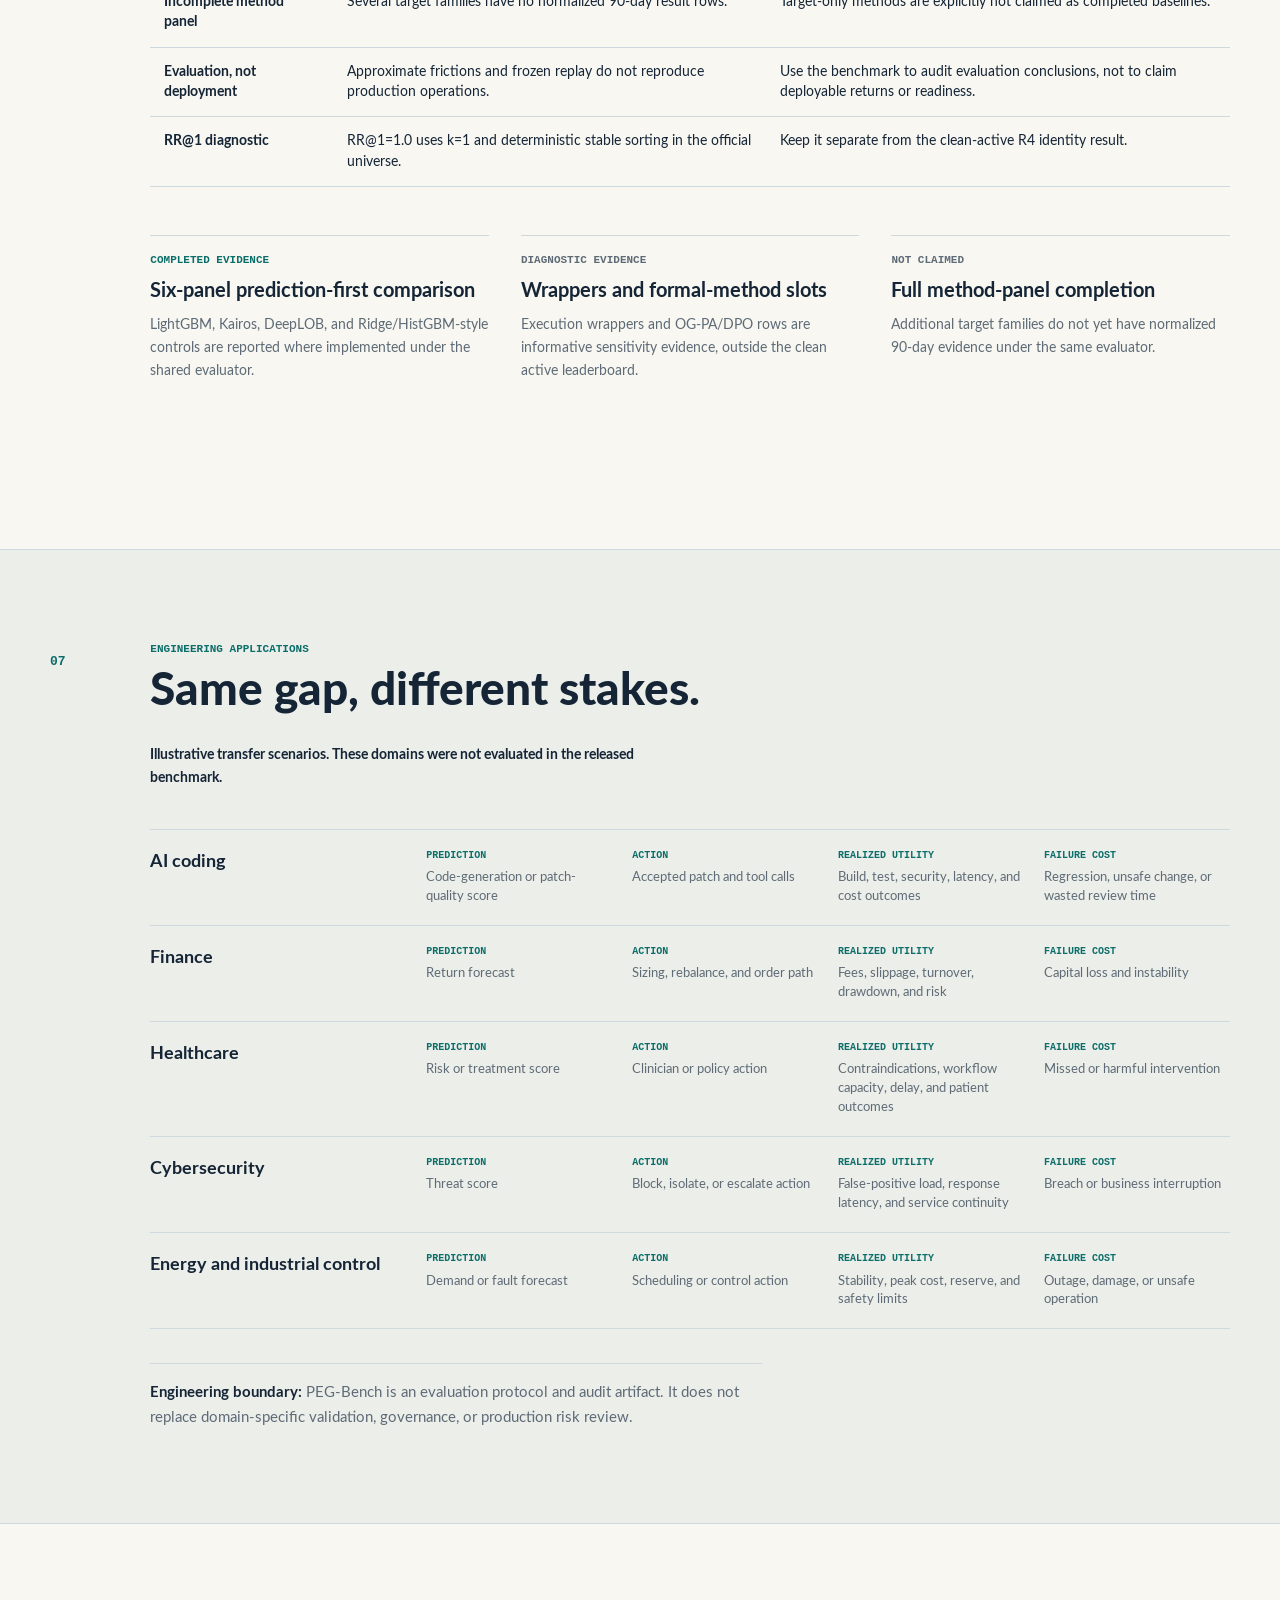
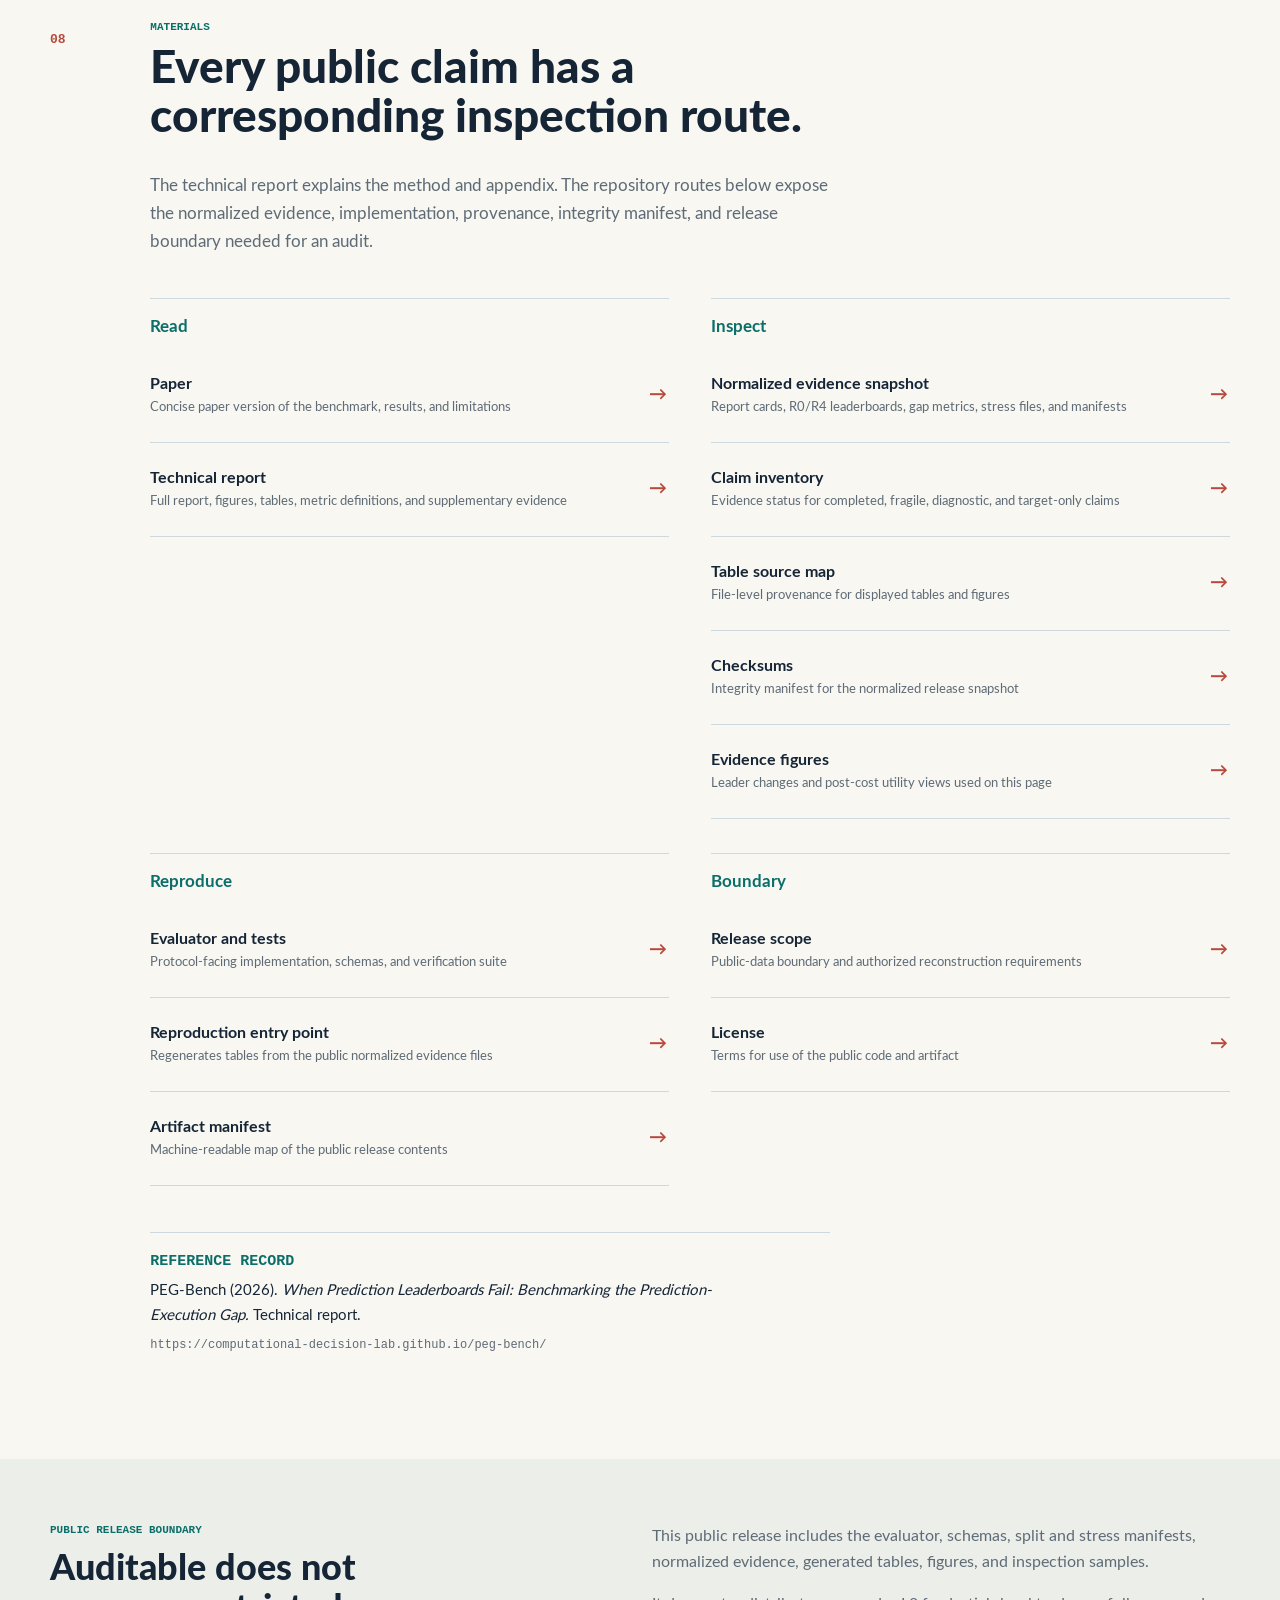
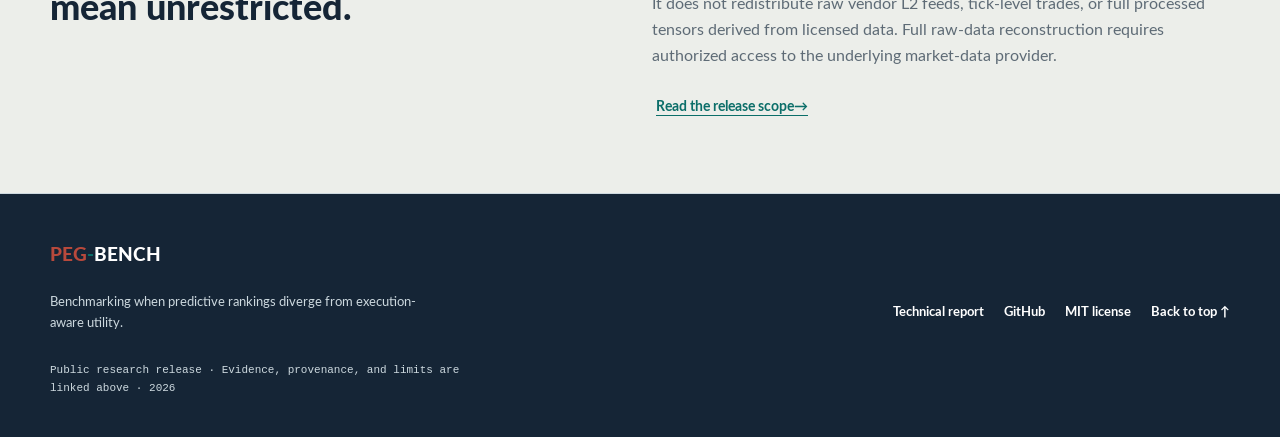
==== commit 9c4b89af: "feat: add controlled diagnostic contract figure" ====
--- a/docs/index.html
+++ b/docs/index.html
@@ -172,17 +172,11 @@
           </tbody>
         </table>
       </div>
-      <div class="ladder-inline">
-        <p class="plain-label">The evaluation ladder</p>
-        <ol>
-          <li><span>R0</span><strong>Prediction</strong><small>RankIC and accuracy</small></li>
-          <li><span>R1</span><strong>Costs</strong><small>Fees and friction</small></li>
-          <li><span>R2</span><strong>Execution</strong><small>Action path</small></li>
-          <li><span>R3</span><strong>Risk</strong><small>Drawdown</small></li>
-          <li><span>R4</span><strong>Stress</strong><small>Regimes and survival</small></li>
-        </ol>
-      </div>
-      <p class="inline-links"><a href="https://github.com/computational-decision-lab/peg-bench/blob/main/paper_tables/generated_20260503/table_01_core_contract.md" target="_blank" rel="noreferrer">Core contract table</a><a href="https://github.com/computational-decision-lab/peg-bench/blob/main/paper_tables/generated_20260503/table_09_split.md" target="_blank" rel="noreferrer">Chronological split</a><a href="https://github.com/computational-decision-lab/peg-bench/blob/main/paper_tables/generated_20260503/table_10_realism_ladder.md" target="_blank" rel="noreferrer">Realism ladder</a></p>
+      <figure class="contract-figure">
+        <img src="./assets/peg-controlled-diagnostic-contract.png" width="1916" height="821" loading="lazy" alt="Controlled diagnostic contract connecting a frozen 90-day six-panel data design, shared action interface, R0-to-R4 diagnostic, unified report card, and the bounded result that four of six clean-active leader identities change at 3 bps without establishing trading alpha">
+        <figcaption><strong>Controlled diagnostic contract</strong><span>Frozen data and interfaces lead to one traceable report card and a bounded selection conclusion.</span></figcaption>
+      </figure>
+      <p class="inline-links"><a href="https://github.com/computational-decision-lab/peg-bench/blob/main/paper_tables/generated_20260503/table_01_core_contract.md" target="_blank" rel="noreferrer">Core contract table</a><a href="https://github.com/computational-decision-lab/peg-bench/blob/main/paper_tables/generated_20260503/table_09_split.md" target="_blank" rel="noreferrer">Chronological split</a><a href="https://github.com/computational-decision-lab/peg-bench/blob/main/paper_tables/generated_20260503/table_10_realism_ladder.md" target="_blank" rel="noreferrer">Realism ladder</a><a href="./assets/peg-controlled-diagnostic-contract.png" target="_blank" rel="noreferrer">Open the full-resolution contract figure</a></p>
     </section>
 
     <section class="cost-band band" aria-labelledby="cost-title">
--- a/docs/styles.css
+++ b/docs/styles.css
@@ -715,32 +715,6 @@
   font-weight: 700;
 }
 
-.ladder-inline {
-  margin: 40px 0 0 calc((100% + 24px) / 12);
-}
-
-.ladder-inline ol {
-  display: grid;
-  grid-template-columns: repeat(5, minmax(0, 1fr));
-  margin: 0;
-  padding: 0;
-  border-top: 1px solid var(--rule);
-  list-style: none;
-}
-
-.ladder-inline li {
-  display: grid;
-  gap: 7px;
-  min-height: 108px;
-  padding: 15px 14px 15px 0;
-  border-bottom: 1px solid var(--rule);
-}
-
-.ladder-inline li + li {
-  padding-left: 14px;
-}
-
-.ladder-inline span,
 .cost-list span {
   color: var(--brick);
   font-family: var(--mono);
@@ -748,14 +722,22 @@
   font-weight: 700;
 }
 
-.ladder-inline strong {
-  font-size: 15px;
-}
-
-.ladder-inline small {
-  color: var(--grey);
-  font-size: 12px;
-  line-height: 1.35;
+.contract-figure {
+  margin: 48px 0 0 calc((100% + 24px) / 12);
+  padding-top: 16px;
+  border-top: 1px solid var(--rule);
+}
+
+.contract-figure img {
+  width: 100%;
+  height: auto;
+  aspect-ratio: 1916 / 821;
+  object-fit: contain;
+  background: var(--white);
+}
+
+.contract-figure figcaption {
+  align-items: start;
 }
 
 .inline-links {
@@ -1366,7 +1348,7 @@
   .mechanism-table-wrap,
   .limits-table-wrap,
   .result-table-wrap,
-  .ladder-inline,
+  .contract-figure,
   .inline-links,
   .mechanism-example,
   .evidence-legend,
@@ -1448,6 +1430,12 @@
   }
 }
 
+@media (max-width: 767px) {
+  .contract-figure {
+    display: none;
+  }
+}
+
 @media (max-width: 720px) {
   .shell {
     width: min(calc(100% - 36px), 1180px);
@@ -1678,15 +1666,12 @@
     margin-top: 20px;
   }
 
-  .glossary-grid,
-  .ladder-inline ol {
+  .glossary-grid {
     grid-template-columns: 1fr;
   }
 
   .glossary-grid > div,
-  .glossary-grid > div + div,
-  .ladder-inline li,
-  .ladder-inline li + li {
+  .glossary-grid > div + div {
     min-height: 0;
     padding: 14px 0;
   }
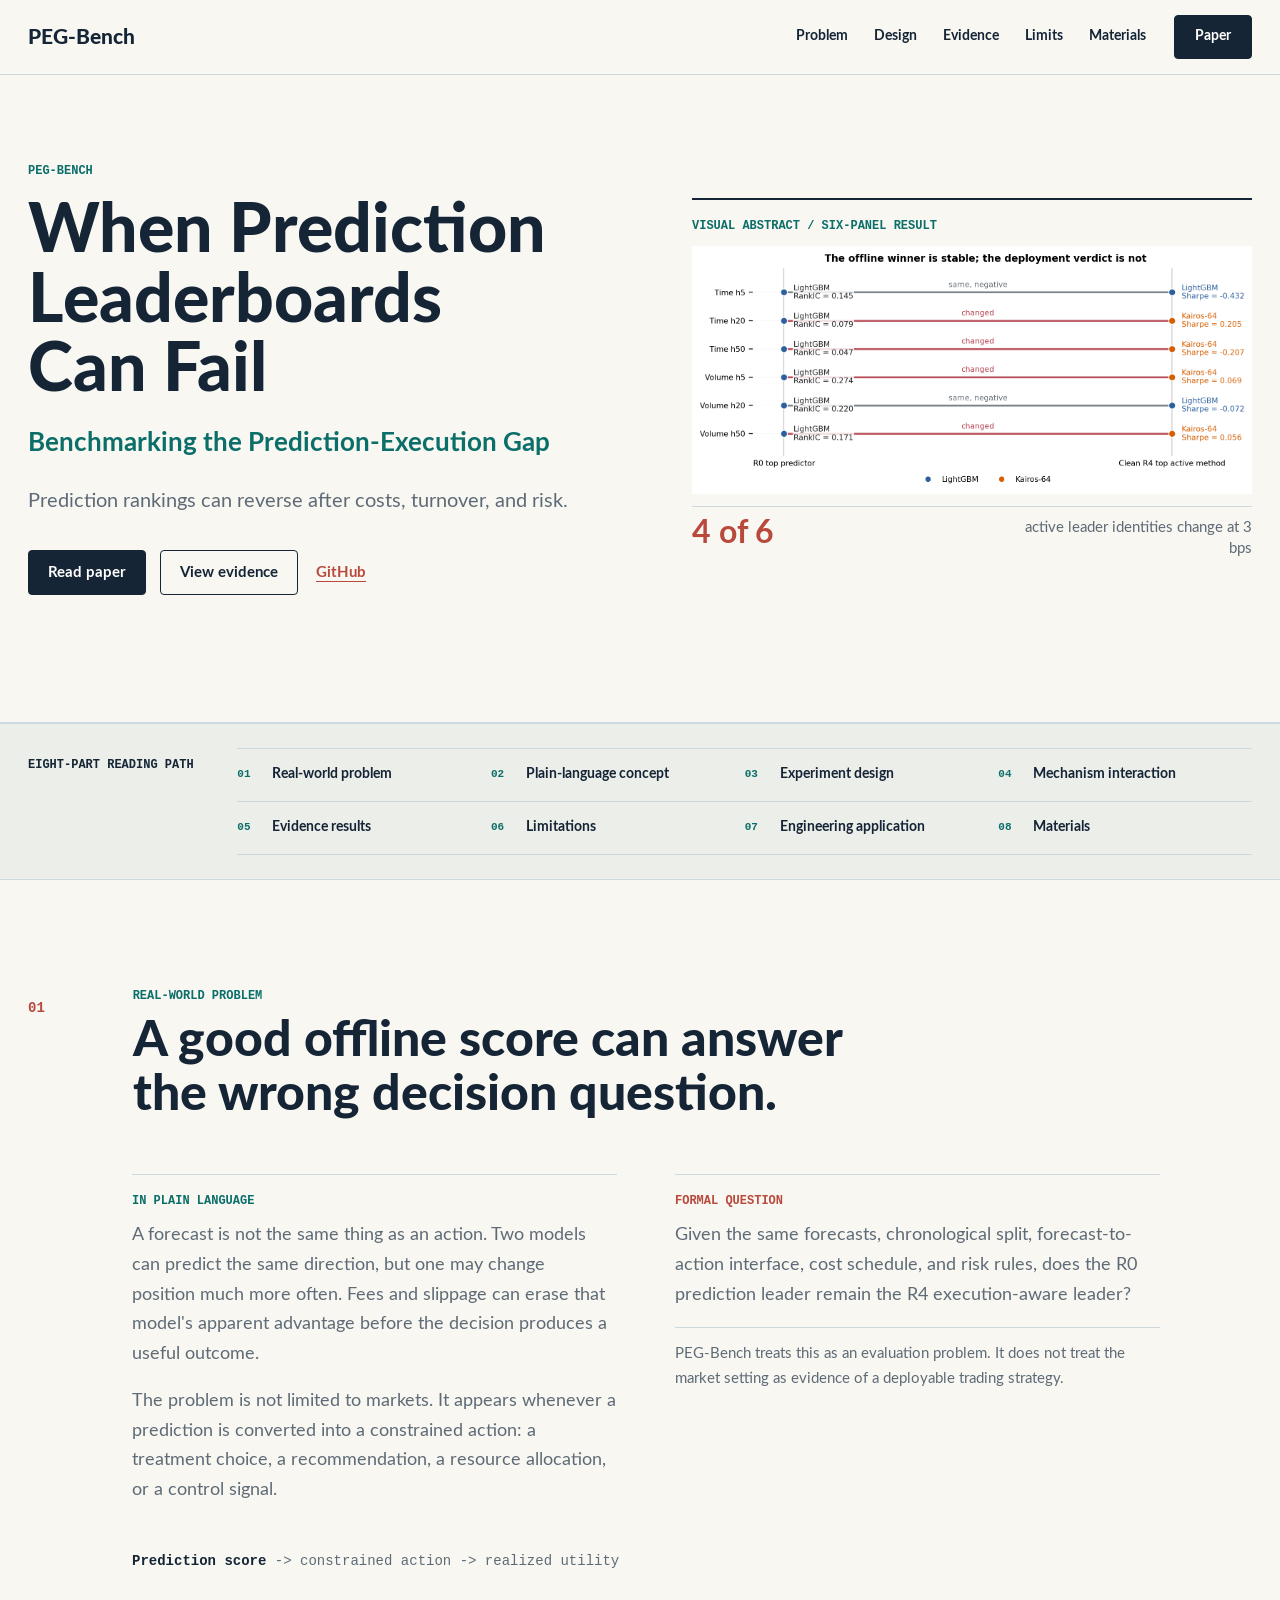
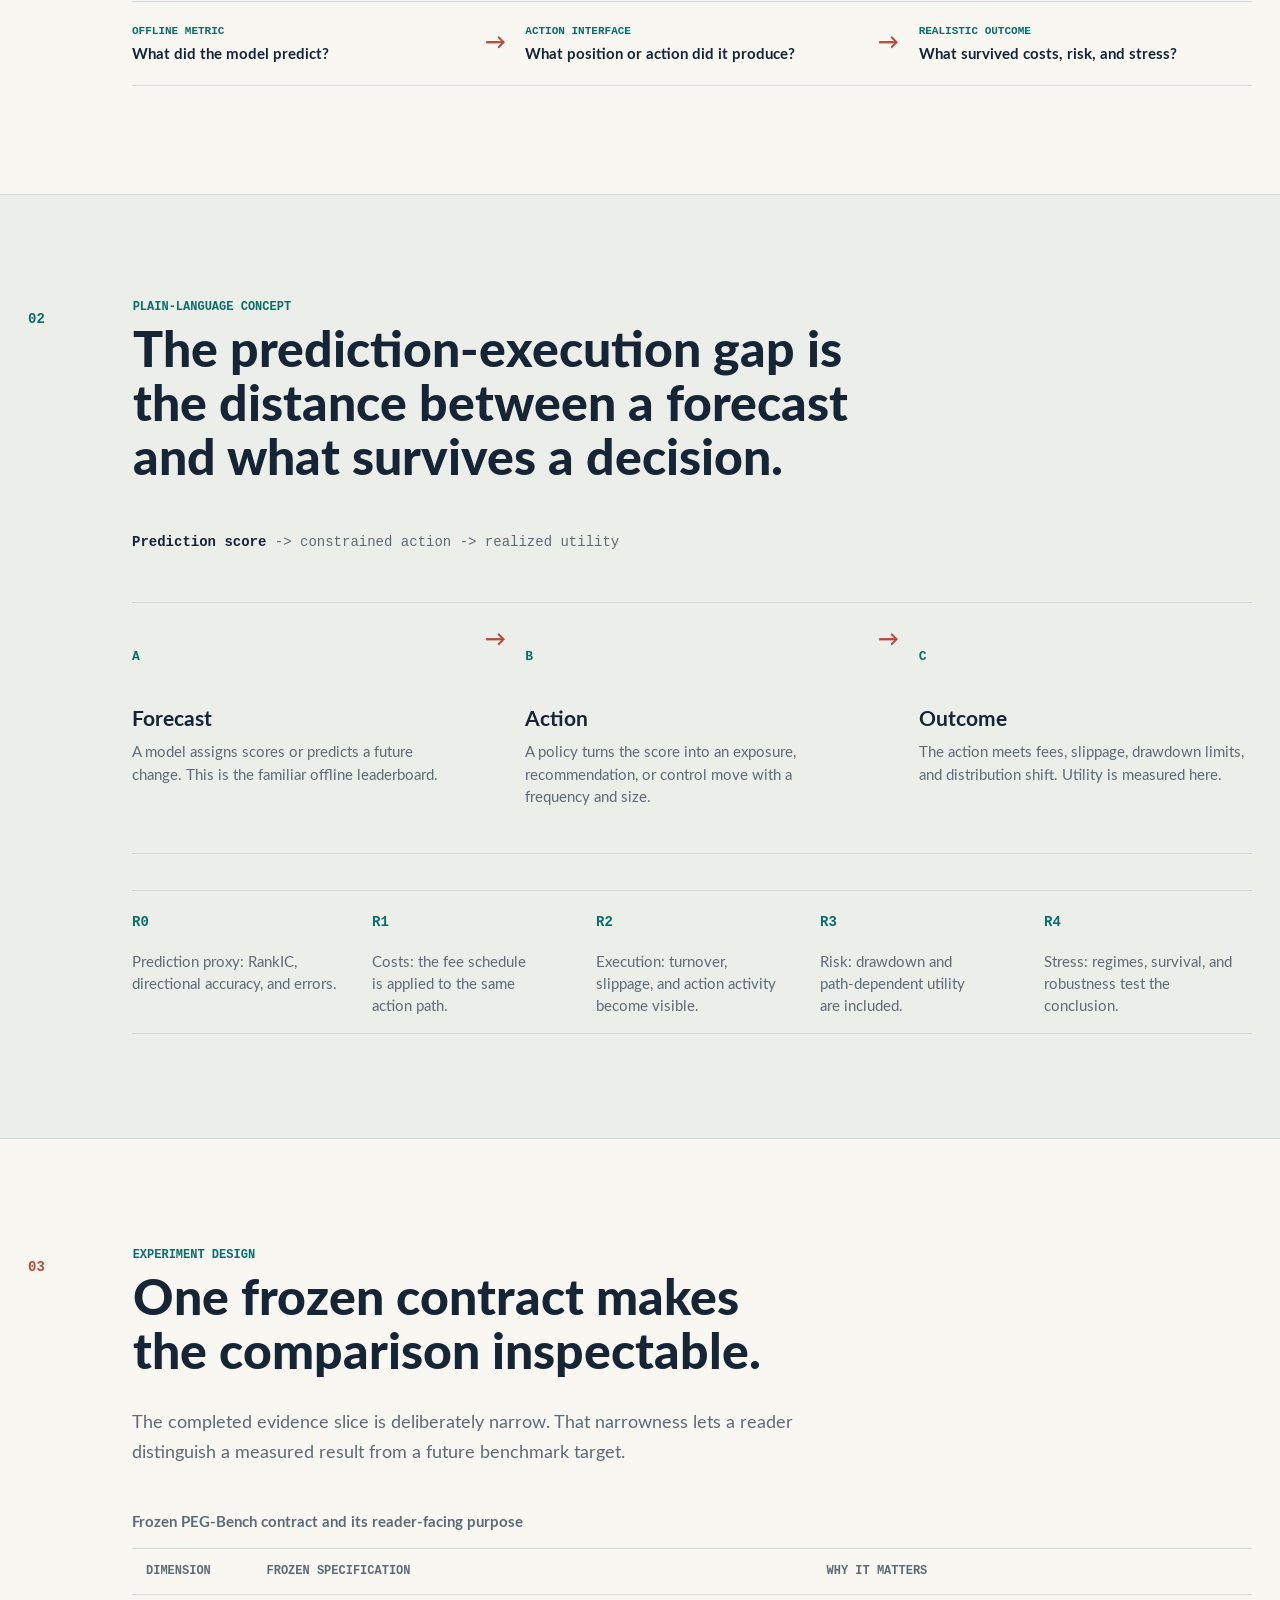
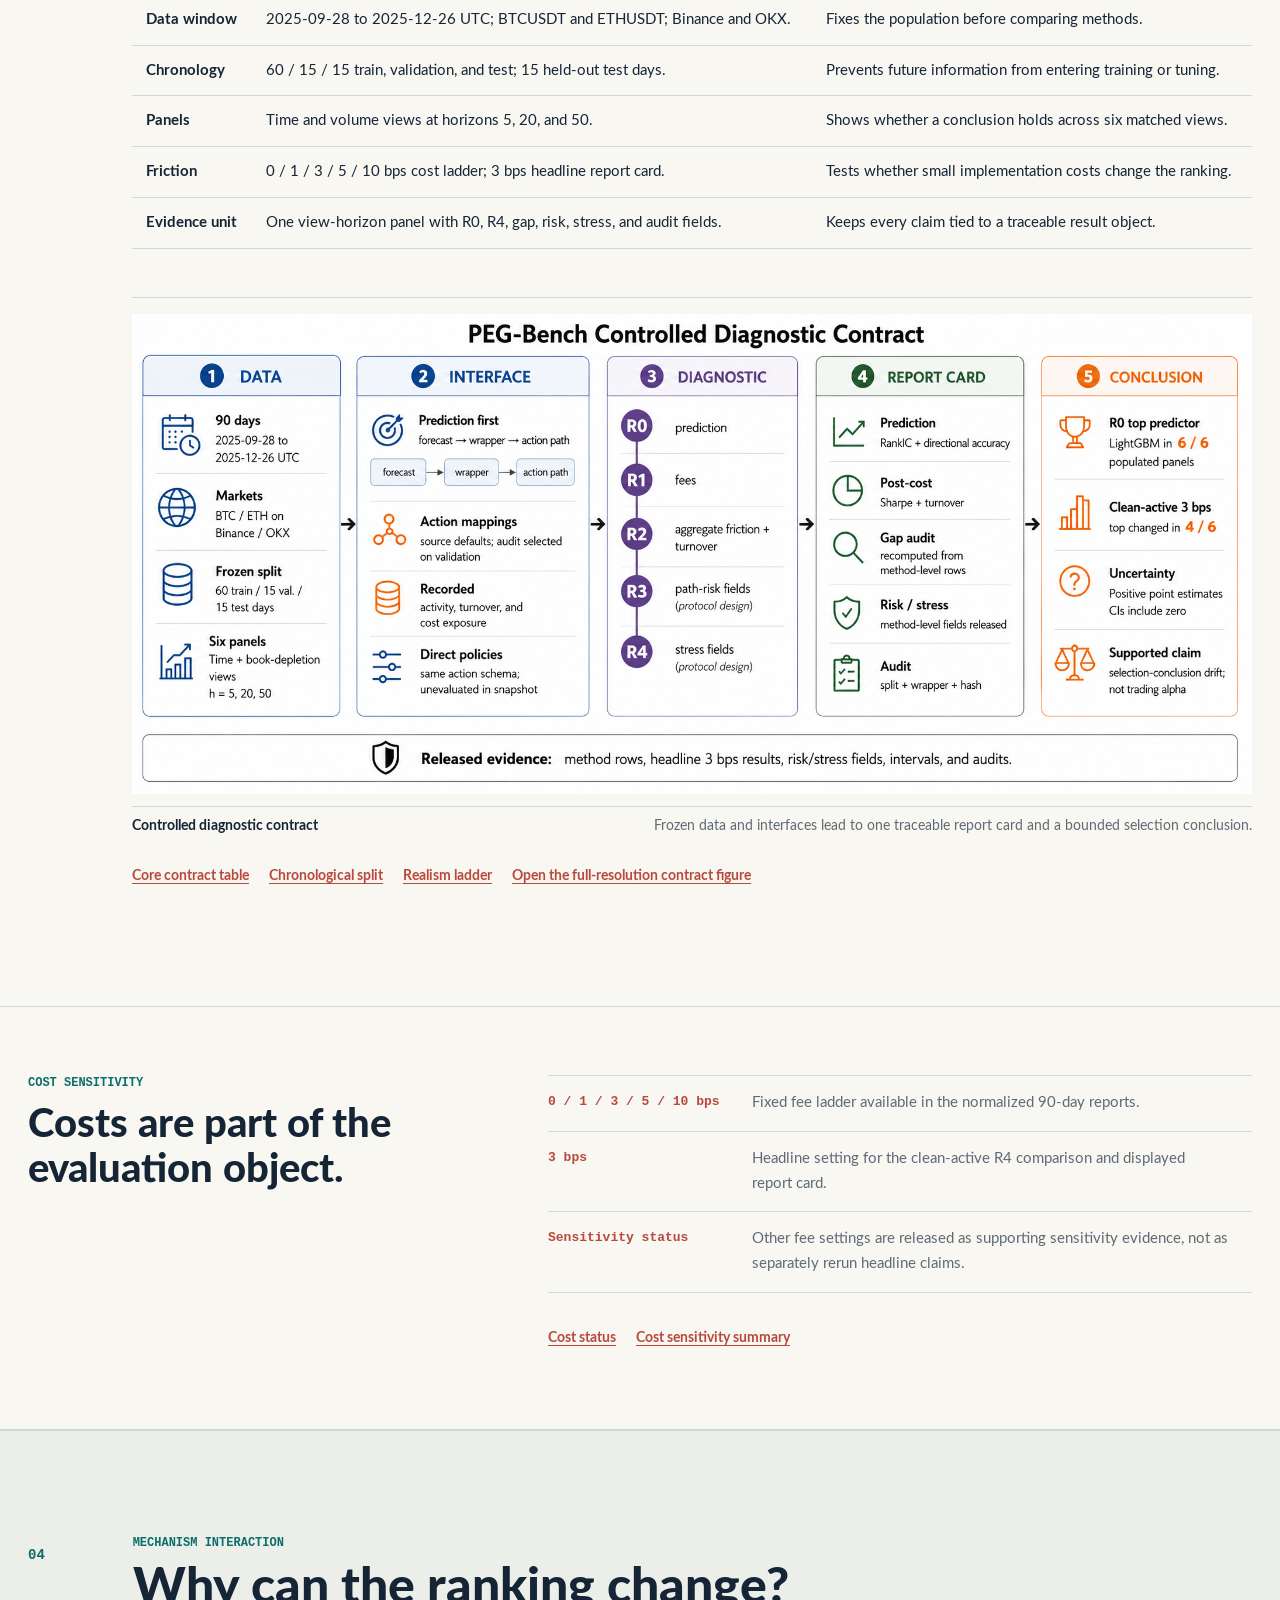
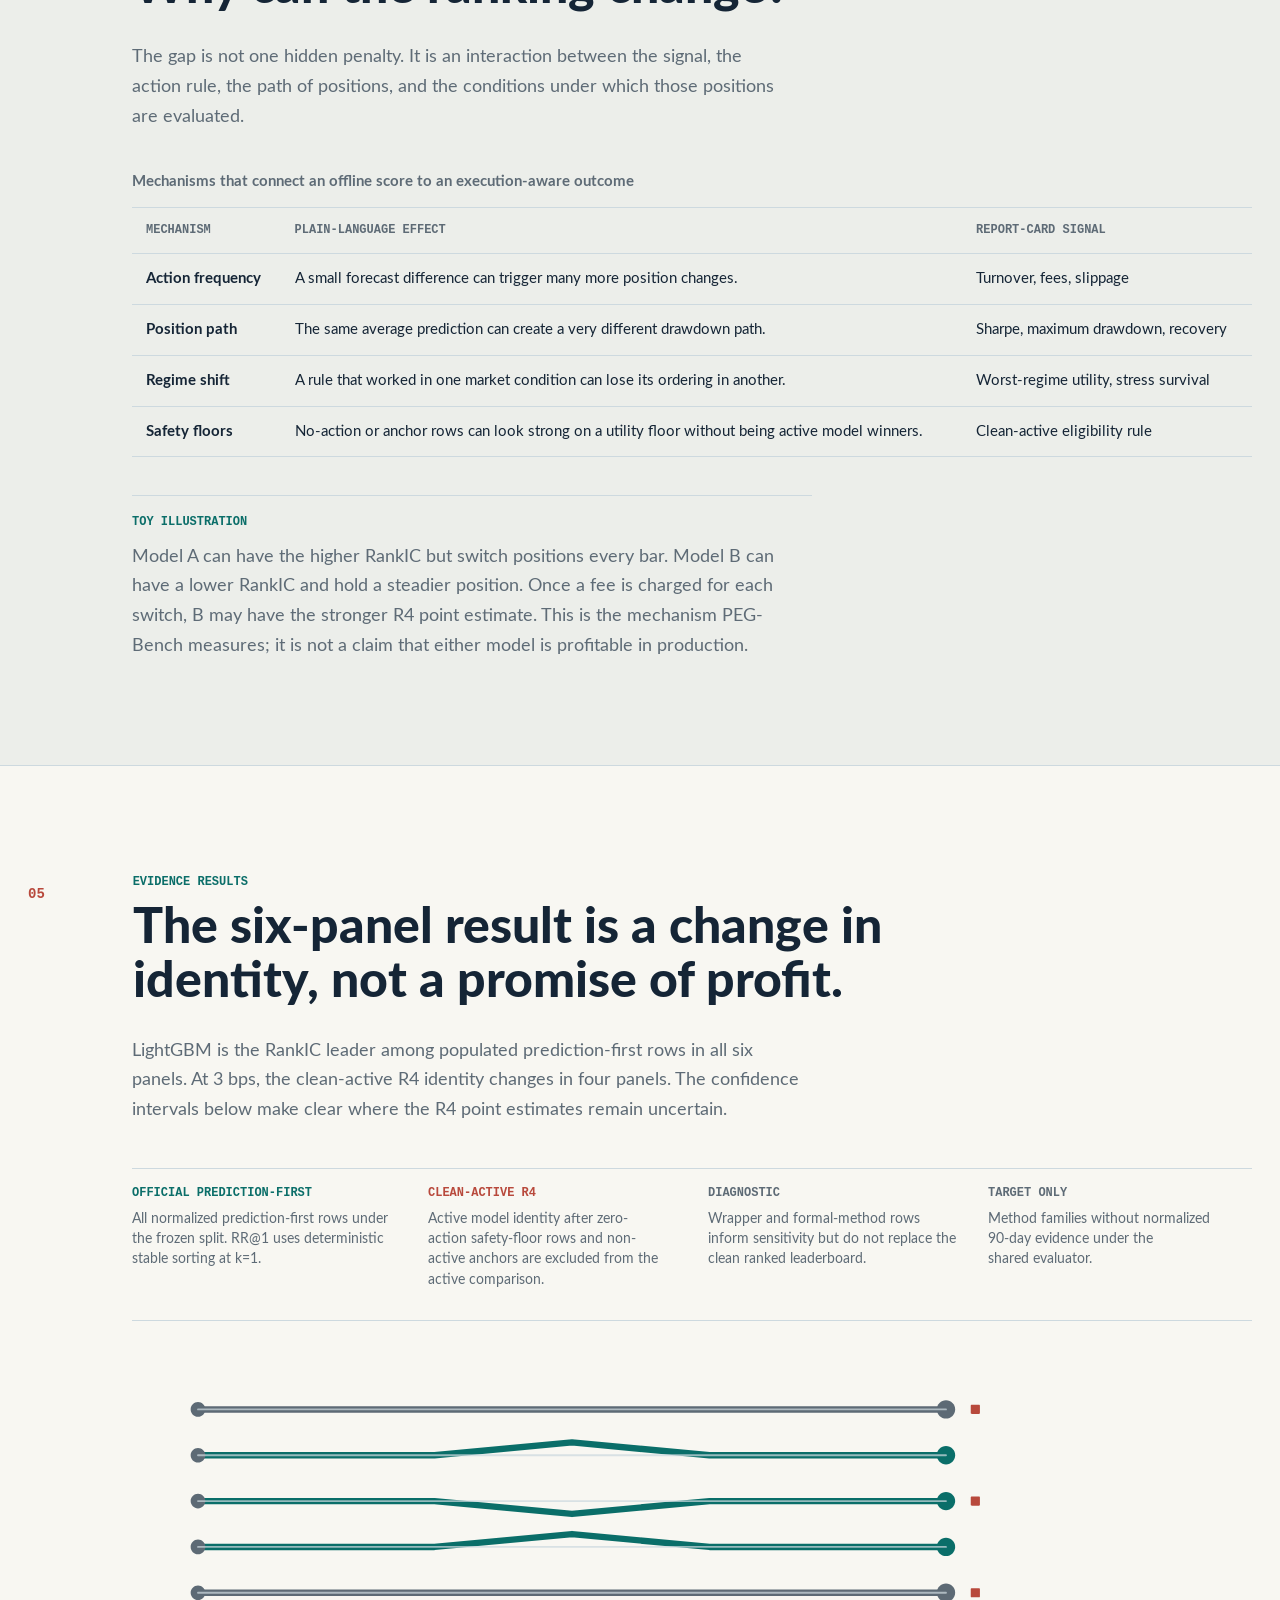
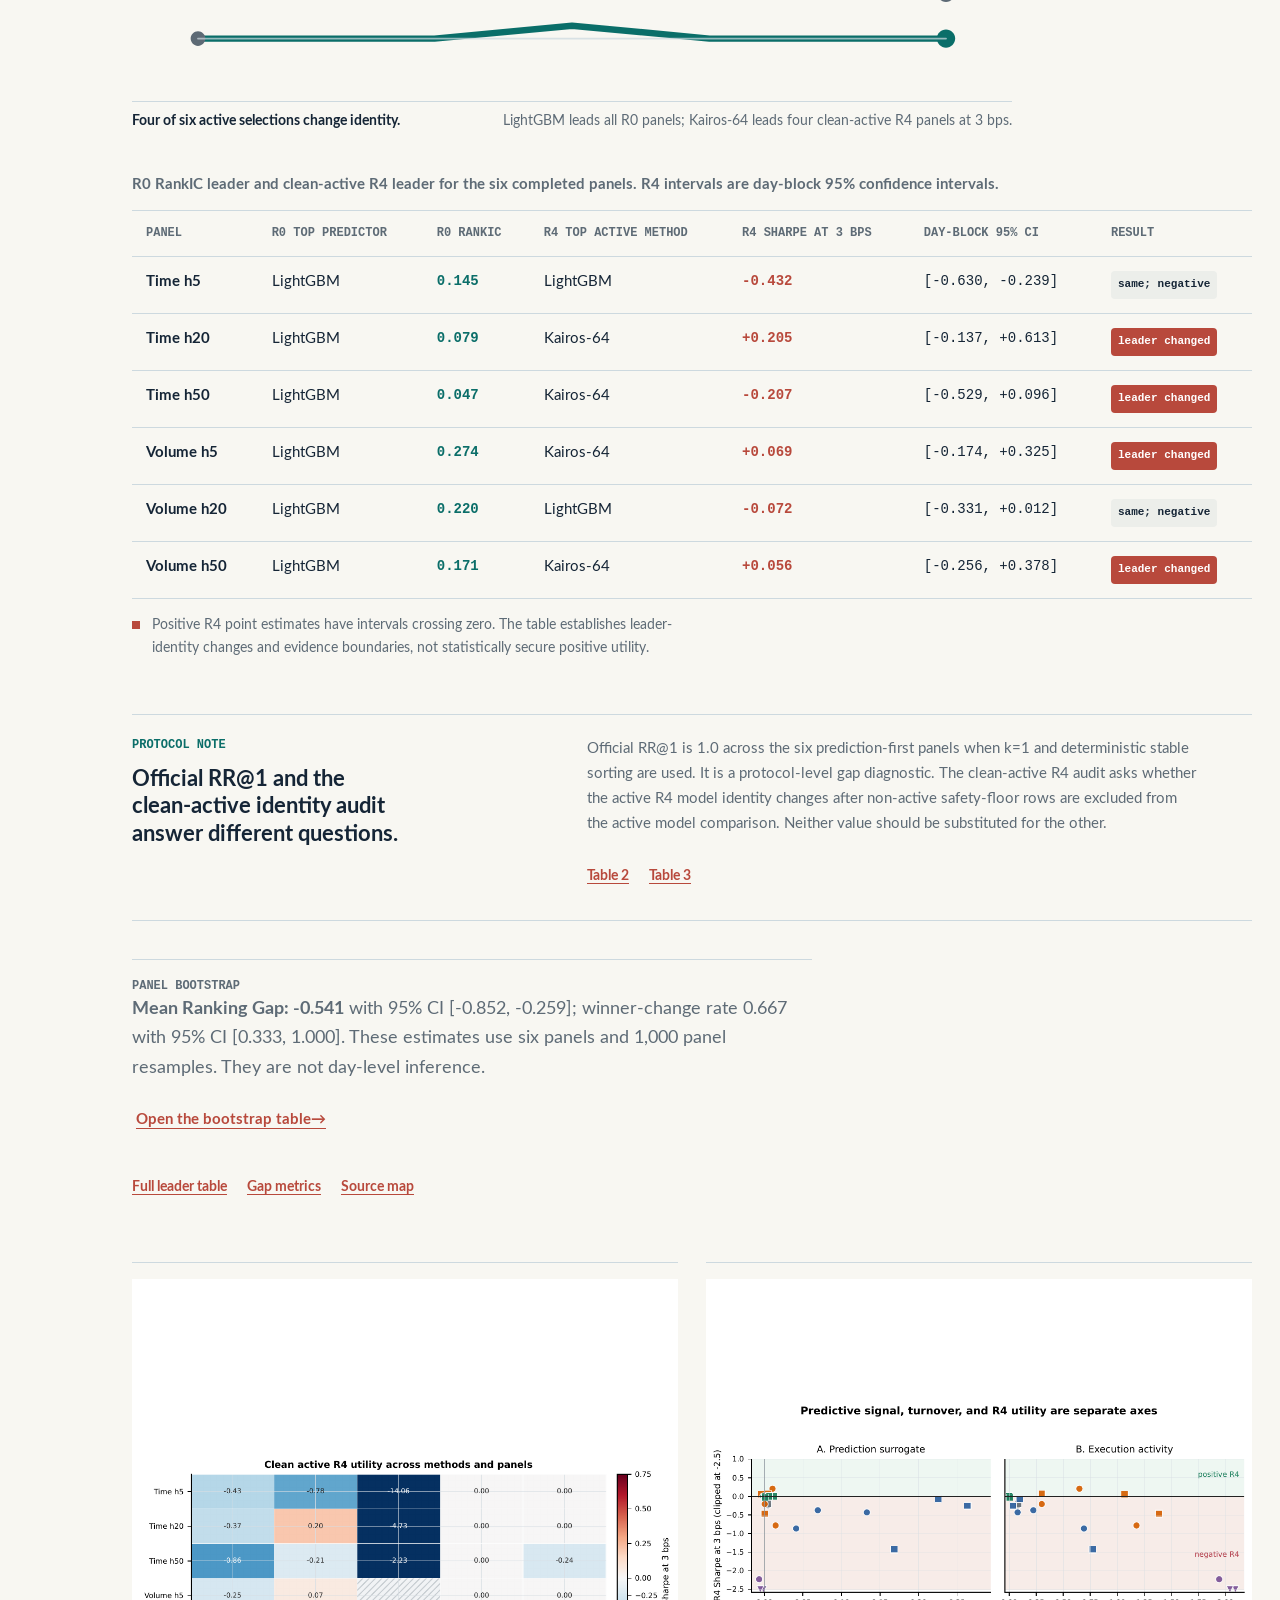
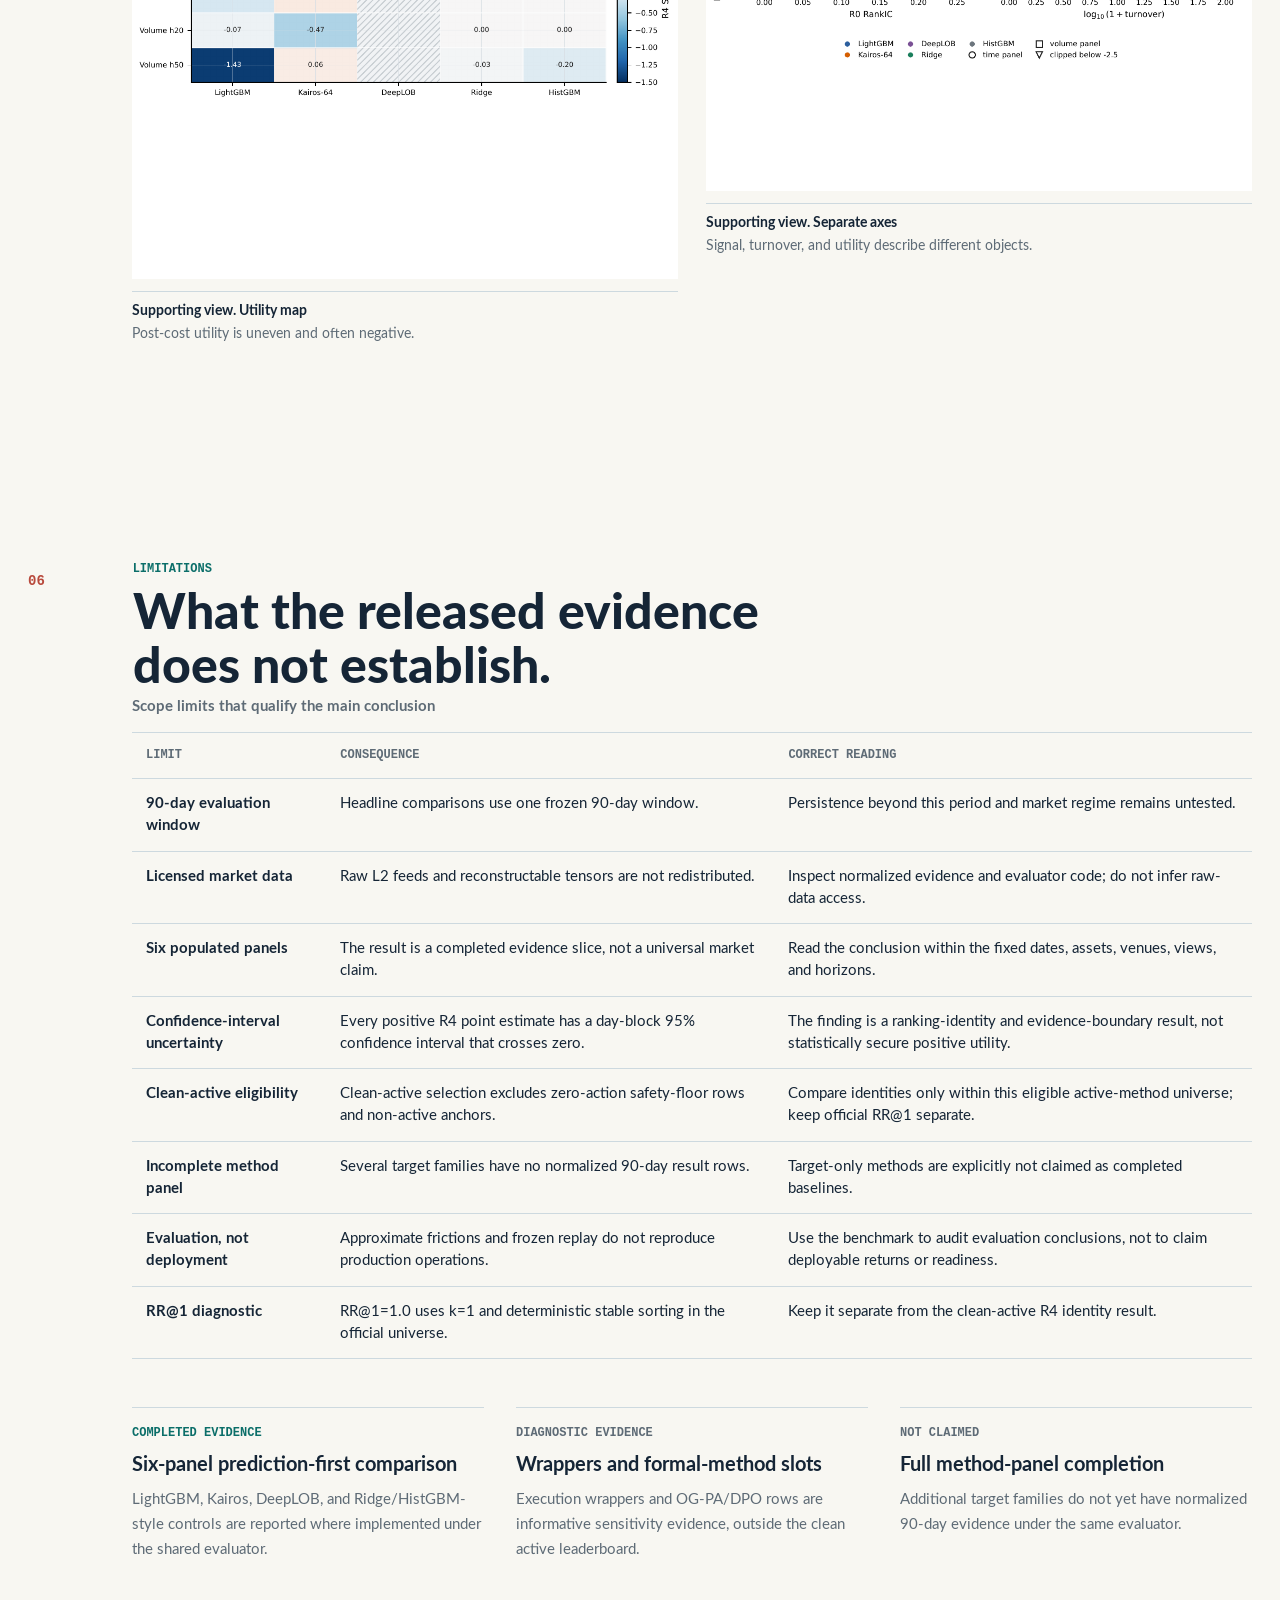
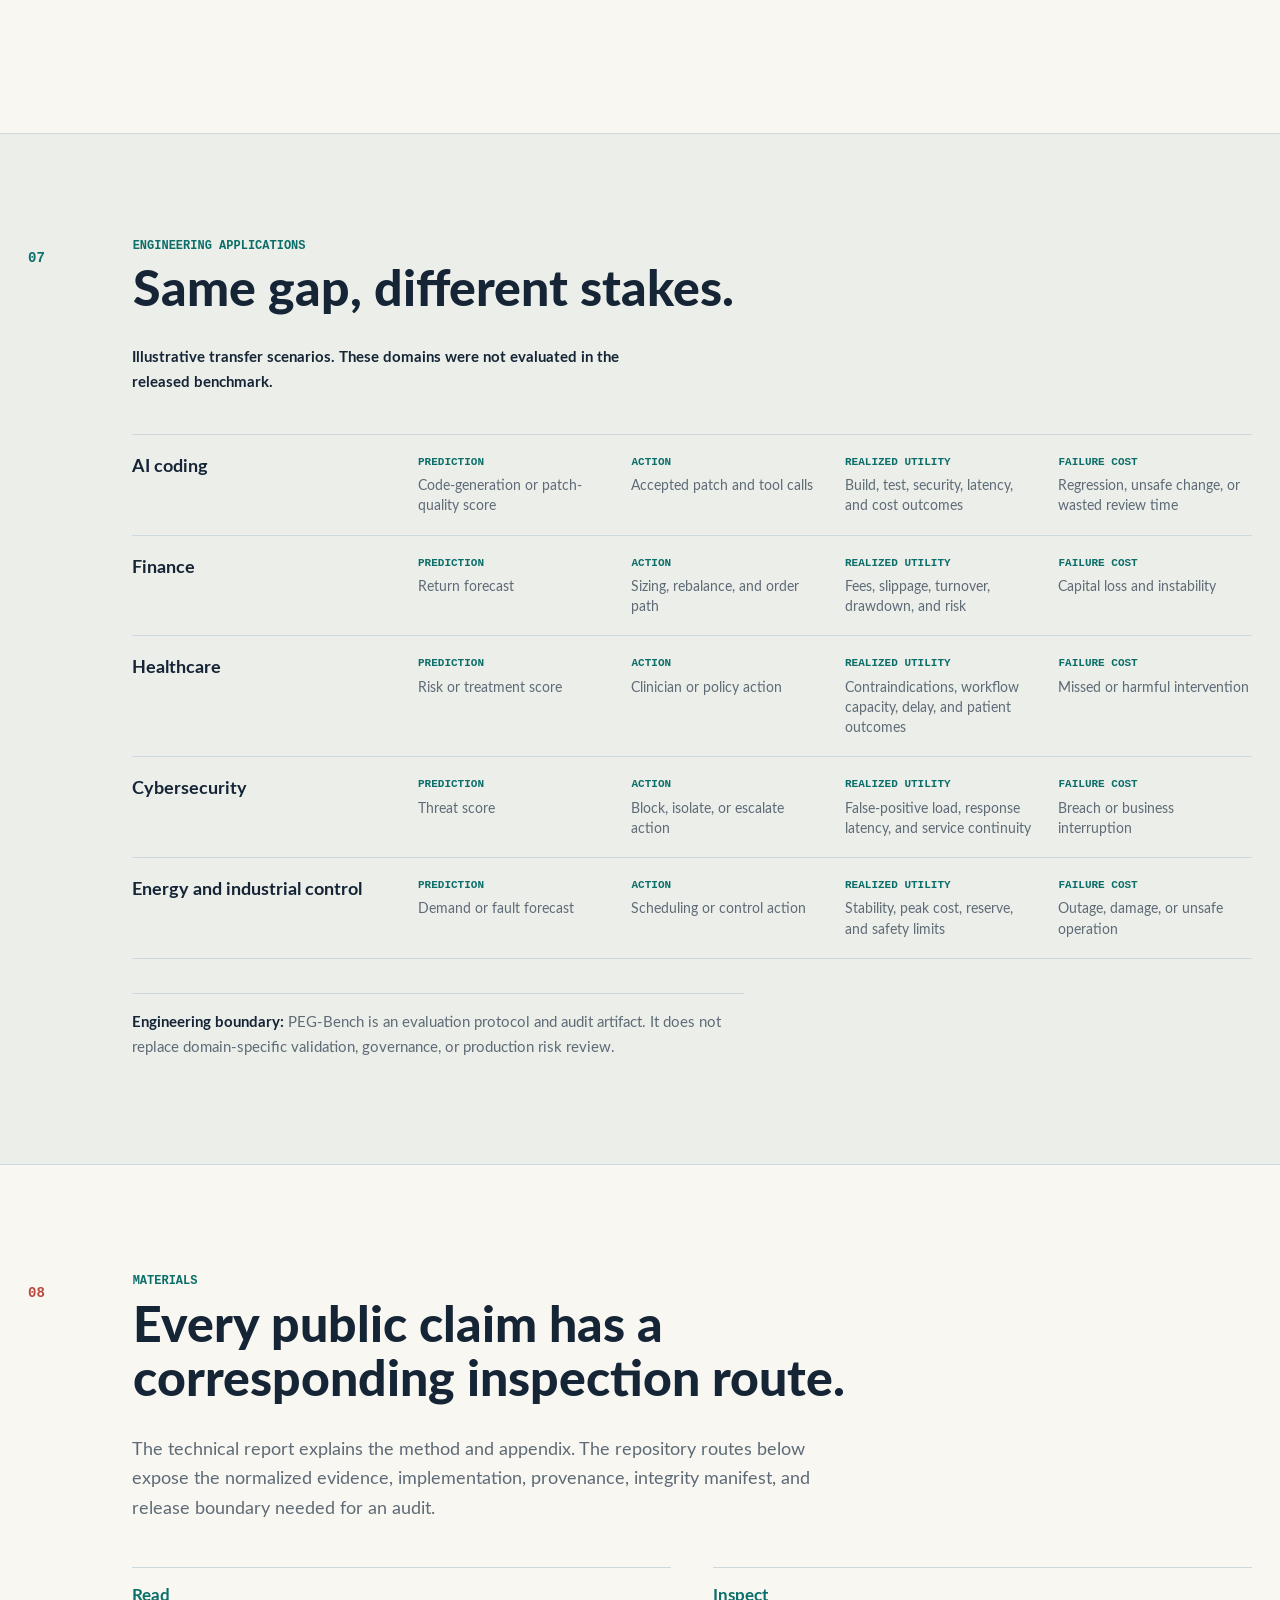
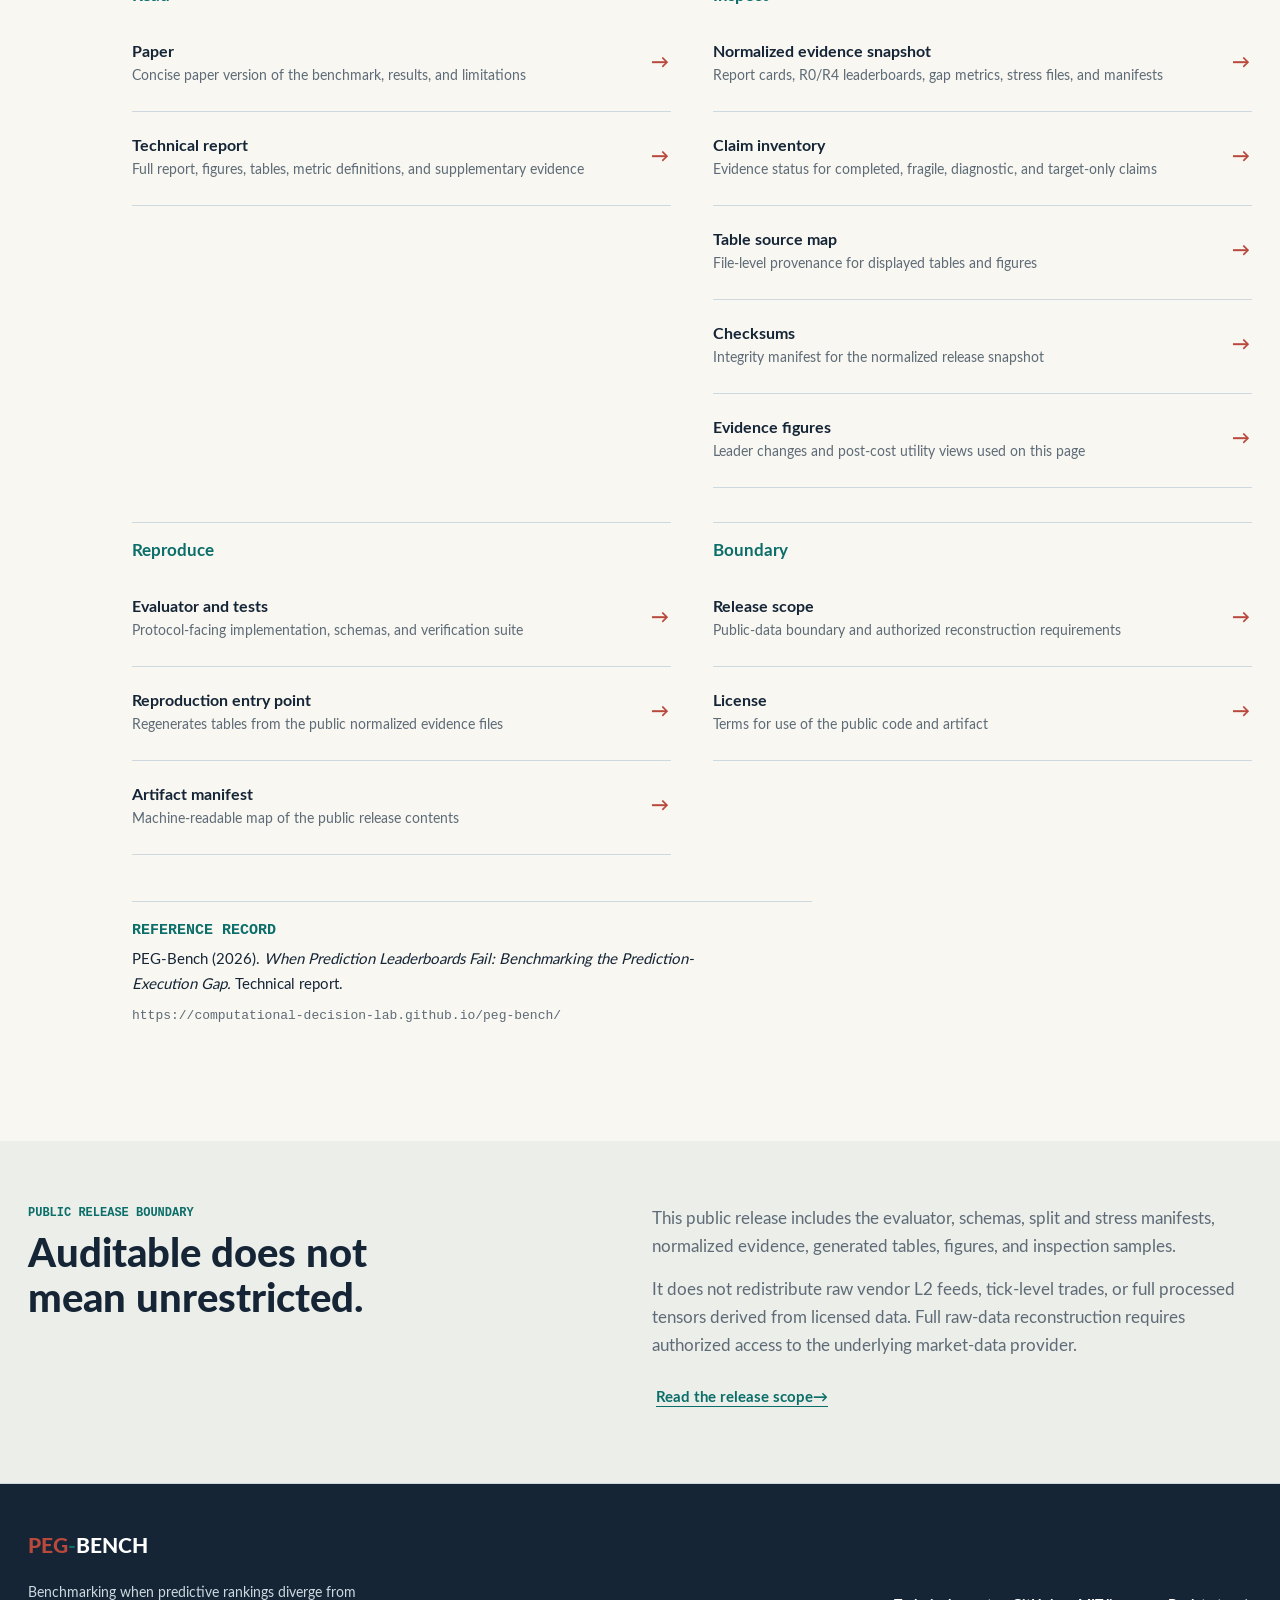
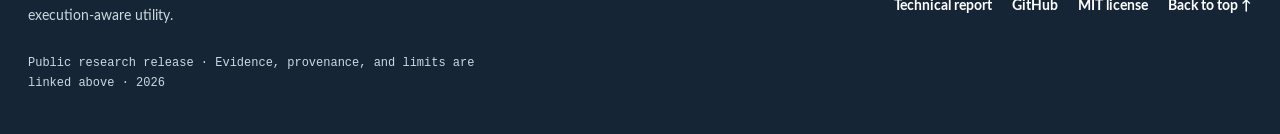
==== commit 1a61c511: "feat: enlarge hero evidence and refine research typography" ====
--- a/docs/index.html
+++ b/docs/index.html
@@ -90,7 +90,8 @@
           </div>
         </div>
         <figure class="hero-evidence">
-          <img src="./assets/peg-evaluation-chain.svg" width="2400" height="3200" alt="Evaluation chain from prediction ranking through a shared action interface and friction accounting to post-cost active selection">
+          <p class="hero-figure-label">Visual abstract / six-panel result</p>
+          <img src="./assets/winner-shift.png" width="1567" height="694" fetchpriority="high" alt="Leader-shift slopegraph showing LightGBM as the R0 top predictor and four Kairos-64 leader changes at clean-active R4">
           <figcaption aria-label="4 of 6 active leader identities change at 3 bps"><strong>4 of 6</strong><span>active leader identities change at 3 bps</span></figcaption>
         </figure>
       </div>
@@ -260,9 +261,8 @@
       </div>
       <div class="results-links inline-links"><a href="https://github.com/computational-decision-lab/peg-bench/blob/main/paper_tables/generated_20260503/table_02_r0_r4_leaders.md" target="_blank" rel="noreferrer">Full leader table</a><a href="https://github.com/computational-decision-lab/peg-bench/blob/main/paper_tables/generated_20260503/table_03_gap_metrics.md" target="_blank" rel="noreferrer">Gap metrics</a><a href="https://github.com/computational-decision-lab/peg-bench/blob/main/artifact_snapshot/release/table_source_map.csv" target="_blank" rel="noreferrer">Source map</a></div>
       <div class="figure-grid">
-        <figure class="figure-card"><img src="./assets/winner-shift.png" width="1600" height="700" loading="lazy" alt="Slopegraph showing LightGBM as the R0 top predictor and four Kairos-64 leader changes at clean-active R4"><figcaption><strong>Figure 2. Leader changes</strong><span>Four of six panels change top active method.</span></figcaption></figure>
-        <figure class="figure-card"><img src="./assets/r4-sharpe-heatmap.png" width="1038" height="600" loading="lazy" alt="Heatmap of clean-active R4 Sharpe across methods and time or volume panels"><figcaption><strong>Figure 3. Utility map</strong><span>Post-cost utility is uneven and often negative.</span></figcaption></figure>
-        <figure class="figure-card"><img src="./assets/rankic-vs-r4-sharpe.png" width="1038" height="600" loading="lazy" alt="Scatter plots separating R0 RankIC, execution activity, and R4 Sharpe"><figcaption><strong>Figure 4. Separate axes</strong><span>Signal, turnover, and utility describe different objects.</span></figcaption></figure>
+        <figure class="figure-card figure-card-heatmap"><img src="./assets/r4-sharpe-heatmap.png" width="1038" height="600" loading="lazy" alt="Heatmap of clean-active R4 Sharpe across methods and time or volume panels"><figcaption><strong>Supporting view. Utility map</strong><span>Post-cost utility is uneven and often negative.</span></figcaption></figure>
+        <figure class="figure-card figure-card-scatter"><img src="./assets/rankic-vs-r4-sharpe.png" width="1038" height="512" loading="lazy" alt="Scatter plots separating R0 RankIC, execution activity, and R4 Sharpe"><figcaption><strong>Supporting view. Separate axes</strong><span>Signal, turnover, and utility describe different objects.</span></figcaption></figure>
       </div>
     </section>
 
--- a/docs/styles.css
+++ b/docs/styles.css
@@ -33,7 +33,7 @@
   --white: #FFFFFF;
   --sans: "Lato", "Avenir Next", "Segoe UI", sans-serif;
   --mono: "SFMono-Regular", Consolas, "Liberation Mono", monospace;
-  --header-height: 68px;
+  --header-height: 74px;
 }
 
 *,
@@ -52,7 +52,7 @@
   background: var(--paper);
   color: var(--ink);
   font-family: var(--sans);
-  font-size: 17px;
+  font-size: 18px;
   line-height: 1.65;
   letter-spacing: 0;
 }
@@ -95,10 +95,11 @@
 
 p {
   max-width: 68ch;
+  text-wrap: pretty;
 }
 
 .shell {
-  width: min(calc(100% - 48px), 1180px);
+  width: min(calc(100% - 56px), 1240px);
   margin-inline: auto;
 }
 
@@ -107,7 +108,7 @@
 }
 
 .section {
-  padding-block: 96px;
+  padding-block: 108px;
 }
 
 section[id],
@@ -165,7 +166,7 @@
   align-items: center;
   width: max-content;
   color: var(--ink);
-  font-size: 19px;
+  font-size: 21px;
   font-weight: 900;
   line-height: 1;
   text-decoration: none;
@@ -200,7 +201,7 @@
   display: inline-flex;
   align-items: center;
   color: var(--ink);
-  font-size: 13px;
+  font-size: 14px;
   font-weight: 700;
   text-decoration: none;
   white-space: nowrap;
@@ -232,21 +233,21 @@
 }
 
 .hero {
-  min-height: calc(100dvh - var(--header-height) - 42px);
-  padding-block: 54px 46px;
+  min-height: clamp(560px, 72vh, 720px);
+  padding-block: 72px 66px;
   border-top: 0;
 }
 
 .hero-grid {
   display: grid;
   grid-template-columns: repeat(12, minmax(0, 1fr));
-  gap: 24px;
+  gap: 32px;
   align-items: center;
 }
 
 .hero-copy {
-  grid-column: 1 / span 7;
-  padding-block: 22px;
+  grid-column: 1 / span 6;
+  padding-block: 16px;
 }
 
 .project-marker,
@@ -257,7 +258,7 @@
 .status-label {
   color: var(--teal);
   font-family: var(--mono);
-  font-size: 11px;
+  font-size: 12px;
   font-weight: 700;
   line-height: 1.35;
   text-transform: uppercase;
@@ -268,9 +269,9 @@
 }
 
 .hero h1 {
-  max-width: 690px;
-  margin-bottom: 18px;
-  font-size: 60px;
+  max-width: 760px;
+  margin-bottom: 22px;
+  font-size: 68px;
   font-weight: 900;
   line-height: 1.02;
   letter-spacing: 0;
@@ -278,18 +279,18 @@
 
 .hero-subtitle {
   max-width: 610px;
-  margin-bottom: 24px;
+  margin-bottom: 26px;
   color: var(--teal);
-  font-size: 24px;
+  font-size: 26px;
   font-weight: 700;
   line-height: 1.25;
 }
 
 .hero-thesis {
   max-width: 540px;
-  margin-bottom: 30px;
-  color: var(--grey);
-  font-size: 19px;
+  margin-bottom: 34px;
+  color: var(--grey);
+  font-size: 20px;
   line-height: 1.5;
 }
 
@@ -303,7 +304,7 @@
   align-items: center;
   justify-content: center;
   border-radius: 4px;
-  font-size: 14px;
+  font-size: 15px;
   font-weight: 700;
   line-height: 1;
   text-decoration: none;
@@ -311,7 +312,7 @@
 }
 
 .button {
-  padding: 12px 17px;
+  padding: 14px 19px;
   border: 1px solid var(--ink);
 }
 
@@ -348,17 +349,30 @@
 }
 
 .hero-evidence {
-  grid-column: 9 / -1;
-  width: min(100%, 388px);
+  grid-column: 7 / -1;
+  width: min(100%, 560px);
+  max-width: 560px;
   margin: 0 0 0 auto;
+  padding-top: 18px;
+  border-top: 2px solid var(--ink);
+}
+
+.hero-figure-label {
+  margin: 0 0 12px;
+  color: var(--teal);
+  font-family: var(--mono);
+  font-size: 12px;
+  font-weight: 700;
+  line-height: 1.35;
+  text-transform: uppercase;
 }
 
 .hero-evidence img {
   width: 100%;
   height: auto;
-  aspect-ratio: 3 / 4;
+  aspect-ratio: 1567 / 694;
   object-fit: contain;
-  background: var(--paper);
+  background: var(--white);
 }
 
 figcaption {
@@ -369,7 +383,7 @@
   padding-top: 10px;
   border-top: 1px solid var(--rule);
   color: var(--grey);
-  font-size: 12px;
+  font-size: 14px;
   line-height: 1.4;
 }
 
@@ -380,12 +394,13 @@
 .hero-evidence figcaption strong {
   flex: 0 0 auto;
   color: var(--brick);
-  font-size: 24px;
+  font-size: 32px;
   line-height: 1;
 }
 
 .hero-evidence figcaption span {
-  max-width: 190px;
+  max-width: 240px;
+  font-size: 15px;
   text-align: right;
 }
 
@@ -396,8 +411,8 @@
 .reader-map-grid {
   display: grid;
   grid-template-columns: repeat(12, minmax(0, 1fr));
-  gap: 24px;
-  padding-block: 21px;
+  gap: 32px;
+  padding-block: 24px;
   align-items: start;
 }
 
@@ -430,7 +445,7 @@
   min-height: 52px;
   padding: 4px 12px 4px 0;
   color: var(--ink);
-  font-size: 12px;
+  font-size: 14px;
   font-weight: 700;
   line-height: 1.25;
   text-decoration: none;
@@ -443,13 +458,13 @@
 .reader-map a span {
   color: var(--teal);
   font-family: var(--mono);
-  font-size: 10px;
+  font-size: 11px;
 }
 
 .numbered-heading {
   display: grid;
   grid-template-columns: repeat(12, minmax(0, 1fr));
-  gap: 24px;
+  gap: 32px;
   align-items: start;
 }
 
@@ -458,7 +473,7 @@
   padding-top: 9px;
   color: var(--brick);
   font-family: var(--mono);
-  font-size: 13px;
+  font-size: 14px;
   font-weight: 700;
 }
 
@@ -473,7 +488,7 @@
 .numbered-heading h2 {
   max-width: 840px;
   margin-bottom: 0;
-  font-size: 46px;
+  font-size: 50px;
   font-weight: 900;
   line-height: 1.08;
   letter-spacing: 0;
@@ -532,7 +547,7 @@
   margin: 44px 0 0 calc((100% + 24px) / 12);
   color: var(--grey);
   font-family: var(--mono);
-  font-size: 13px;
+  font-size: 14px;
 }
 
 .decision-chain strong {
@@ -558,7 +573,7 @@
 .problem-flow div > span {
   color: var(--teal);
   font-family: var(--mono);
-  font-size: 10px;
+  font-size: 11px;
   font-weight: 700;
   text-transform: uppercase;
 }
@@ -578,7 +593,7 @@
 .concept-band,
 .mechanism-band,
 .engineering-band {
-  padding-block: 92px;
+  padding-block: 104px;
   background: var(--soft);
 }
 
@@ -604,7 +619,7 @@
 .concept-index {
   color: var(--teal);
   font-family: var(--mono);
-  font-size: 12px;
+  font-size: 13px;
   font-weight: 700;
 }
 
@@ -617,7 +632,7 @@
 .concept-flow p {
   margin-bottom: 0;
   color: var(--grey);
-  font-size: 14px;
+  font-size: 15px;
   line-height: 1.5;
 }
 
@@ -641,14 +656,14 @@
 .glossary-grid span {
   color: var(--teal);
   font-family: var(--mono);
-  font-size: 13px;
+  font-size: 14px;
   font-weight: 700;
 }
 
 .glossary-grid p {
   margin: 15px 0 0;
   color: var(--grey);
-  font-size: 13px;
+  font-size: 15px;
   line-height: 1.45;
 }
 
@@ -675,7 +690,7 @@
 .result-table caption {
   padding-bottom: 12px;
   color: var(--grey);
-  font-size: 13px;
+  font-size: 15px;
   font-weight: 700;
   text-align: left;
   caption-side: top;
@@ -693,7 +708,7 @@
   border-bottom: 1px solid var(--rule);
   text-align: left;
   vertical-align: top;
-  font-size: 14px;
+  font-size: 15px;
   line-height: 1.45;
 }
 
@@ -703,7 +718,7 @@
 .result-table thead th {
   color: var(--grey);
   font-family: var(--mono);
-  font-size: 10px;
+  font-size: 12px;
   font-weight: 700;
   text-transform: uppercase;
 }
@@ -718,7 +733,7 @@
 .cost-list span {
   color: var(--brick);
   font-family: var(--mono);
-  font-size: 12px;
+  font-size: 13px;
   font-weight: 700;
 }
 
@@ -749,7 +764,7 @@
   display: inline-flex;
   align-items: center;
   color: var(--brick);
-  font-size: 13px;
+  font-size: 14px;
   font-weight: 700;
   text-decoration-thickness: 1px;
   text-underline-offset: 3px;
@@ -778,7 +793,7 @@
 .cost-grid h2,
 .boundary-grid h2 {
   margin-bottom: 0;
-  font-size: 36px;
+  font-size: 40px;
   font-weight: 900;
   line-height: 1.12;
 }
@@ -799,7 +814,7 @@
 .cost-list p {
   margin: 0;
   color: var(--grey);
-  font-size: 14px;
+  font-size: 15px;
 }
 
 .cost-grid > .inline-links {
@@ -858,7 +873,7 @@
 .evidence-legend article > p:last-child {
   margin-bottom: 0;
   color: var(--grey);
-  font-size: 13px;
+  font-size: 14px;
   line-height: 1.45;
 }
 
@@ -901,12 +916,12 @@
 
 .result-table th,
 .result-table td {
-  font-size: 13px;
+  font-size: 15px;
 }
 
 .num {
   font-family: var(--mono);
-  font-size: 12px !important;
+  font-size: 14px !important;
   font-variant-numeric: tabular-nums;
 }
 
@@ -927,7 +942,7 @@
   padding: 3px 7px;
   border-radius: 4px;
   font-family: var(--mono);
-  font-size: 10px;
+  font-size: 11px;
   font-weight: 700;
   line-height: 1.25;
 }
@@ -949,7 +964,7 @@
   max-width: 68ch;
   margin: 15px 0 0 calc((100% + 24px) / 12);
   color: var(--grey);
-  font-size: 13px;
+  font-size: 14px;
 }
 
 .note-dot {
@@ -965,7 +980,7 @@
 
 .figure-grid {
   display: grid;
-  grid-template-columns: 1.22fr .78fr;
+  grid-template-columns: repeat(2, minmax(0, 1fr));
   gap: 28px;
   margin: 52px 0 0 calc((100% + 24px) / 12);
 }
@@ -976,22 +991,18 @@
   border-top: 1px solid var(--rule);
 }
 
-.figure-card:first-child {
-  grid-row: span 2;
-}
-
 .figure-card img {
   width: 100%;
   background: var(--white);
   object-fit: contain;
 }
 
-.figure-card:first-child img {
-  aspect-ratio: 16 / 7;
-}
-
-.figure-card:not(:first-child) img {
+.figure-card-heatmap img {
   aspect-ratio: 1038 / 600;
+}
+
+.figure-card-scatter img {
+  aspect-ratio: 1038 / 512;
 }
 
 .figure-card figcaption {
@@ -1059,13 +1070,13 @@
 .status-panel p:last-child {
   margin-bottom: 0;
   color: var(--grey);
-  font-size: 14px;
+  font-size: 15px;
 }
 
 .transfer-disclosure {
   margin: 28px 0 38px calc((100% + 24px) / 12);
   color: var(--ink);
-  font-size: 14px;
+  font-size: 15px;
   font-weight: 700;
 }
 
@@ -1100,7 +1111,7 @@
   margin-bottom: 5px;
   color: var(--teal);
   font-family: var(--mono);
-  font-size: 10px;
+  font-size: 11px;
   font-weight: 700;
   text-transform: uppercase;
 }
@@ -1108,7 +1119,7 @@
 .application-row dd {
   margin: 0;
   color: var(--grey);
-  font-size: 13px;
+  font-size: 14px;
   line-height: 1.45;
 }
 
@@ -1171,7 +1182,7 @@
 .material-link small {
   margin-top: 4px;
   color: var(--grey);
-  font-size: 13px;
+  font-size: 14px;
   line-height: 1.4;
 }
 
@@ -1200,7 +1211,7 @@
 .citation-url {
   color: var(--grey);
   font-family: var(--mono);
-  font-size: 12px !important;
+  font-size: 13px !important;
   overflow-wrap: anywhere;
 }
 
@@ -1227,7 +1238,7 @@
 .boundary-copy p {
   margin-bottom: 15px;
   color: var(--grey);
-  font-size: 16px;
+  font-size: 17px;
 }
 
 .boundary-band .text-link {
@@ -1258,7 +1269,7 @@
   max-width: 390px;
   margin: 14px 0 0;
   color: var(--rule);
-  font-size: 13px;
+  font-size: 14px;
 }
 
 .footer-links {
@@ -1271,7 +1282,7 @@
   margin-bottom: 0;
   color: var(--rule);
   font-family: var(--mono);
-  font-size: 11px;
+  font-size: 12px;
 }
 
 .not-found {
@@ -1326,15 +1337,20 @@
 
 @media (max-width: 1040px) {
   .hero h1 {
-    font-size: 52px;
+    font-size: 58px;
   }
 
   .numbered-heading h2 {
-    font-size: 41px;
+    font-size: 44px;
   }
 
   .hero-evidence {
-    grid-column: 8 / -1;
+    grid-column: 7 / -1;
+    max-width: 520px;
+  }
+
+  .hero-copy {
+    grid-column: 1 / span 6;
   }
 
   .section-intro,
@@ -1382,12 +1398,19 @@
     grid-template-columns: repeat(8, minmax(0, 1fr));
   }
 
+  .hero-grid {
+    grid-template-columns: 1fr;
+  }
+
   .hero-copy {
-    grid-column: 1 / span 5;
+    grid-column: auto;
   }
 
   .hero-evidence {
-    grid-column: 6 / -1;
+    grid-column: auto;
+    width: 100%;
+    max-width: 760px;
+    margin-left: 0;
   }
 
   .reader-map .kicker {
@@ -1406,12 +1429,11 @@
   }
 
   .figure-grid {
-    grid-template-columns: 1fr 1fr;
+    grid-template-columns: 1fr;
   }
 
   .figure-card:first-child {
-    grid-column: 1 / -1;
-    grid-row: auto;
+    grid-column: auto;
   }
 
   .cost-grid > div:first-child,
@@ -1437,6 +1459,10 @@
 }
 
 @media (max-width: 720px) {
+  body {
+    font-size: 17px;
+  }
+
   .shell {
     width: min(calc(100% - 36px), 1180px);
   }
@@ -1549,7 +1575,7 @@
 
   .hero {
     min-height: 0;
-    padding-block: 38px 42px;
+    padding-block: 44px 34px;
   }
 
   .hero-grid {
@@ -1563,32 +1589,45 @@
   }
 
   .hero-copy {
-    padding-block: 0;
+    padding: 0;
   }
 
   .hero h1 {
-    font-size: 40px;
-    line-height: 1.06;
+    font-size: 42px;
+    line-height: 1.04;
   }
 
   .hero-subtitle {
-    font-size: 20px;
+    font-size: 22px;
   }
 
   .hero-thesis {
-    margin-bottom: 24px;
-    font-size: 17px;
+    margin-bottom: 26px;
+    font-size: 18px;
   }
 
   .hero-evidence {
     width: 100%;
     margin-inline: auto;
+    padding-top: 14px;
   }
 
   .hero-evidence img {
-    aspect-ratio: 16 / 9;
-    object-fit: cover;
-    object-position: top;
+    aspect-ratio: 1567 / 694;
+    object-fit: contain;
+  }
+
+  .hero-figure-label {
+    margin-bottom: 10px;
+    font-size: 11px;
+  }
+
+  .hero-evidence figcaption strong {
+    font-size: 28px;
+  }
+
+  .hero-evidence figcaption span {
+    font-size: 14px;
   }
 
   .reader-map-grid {
@@ -1613,12 +1652,12 @@
   .concept-band,
   .mechanism-band,
   .engineering-band {
-    padding-block: 66px;
+    padding-block: 74px;
   }
 
   .numbered-heading {
     grid-template-columns: 40px minmax(0, 1fr);
-    gap: 12px;
+    gap: 14px;
   }
 
   .numbered-heading > span,
@@ -1627,7 +1666,7 @@
   }
 
   .numbered-heading h2 {
-    font-size: 34px;
+    font-size: 36px;
   }
 
   .section-intro,
@@ -1749,7 +1788,7 @@
     padding: 0 0 10px;
     border: 0;
     color: var(--ink);
-    font-size: 17px;
+    font-size: 18px;
   }
 
   .responsive-table td,
